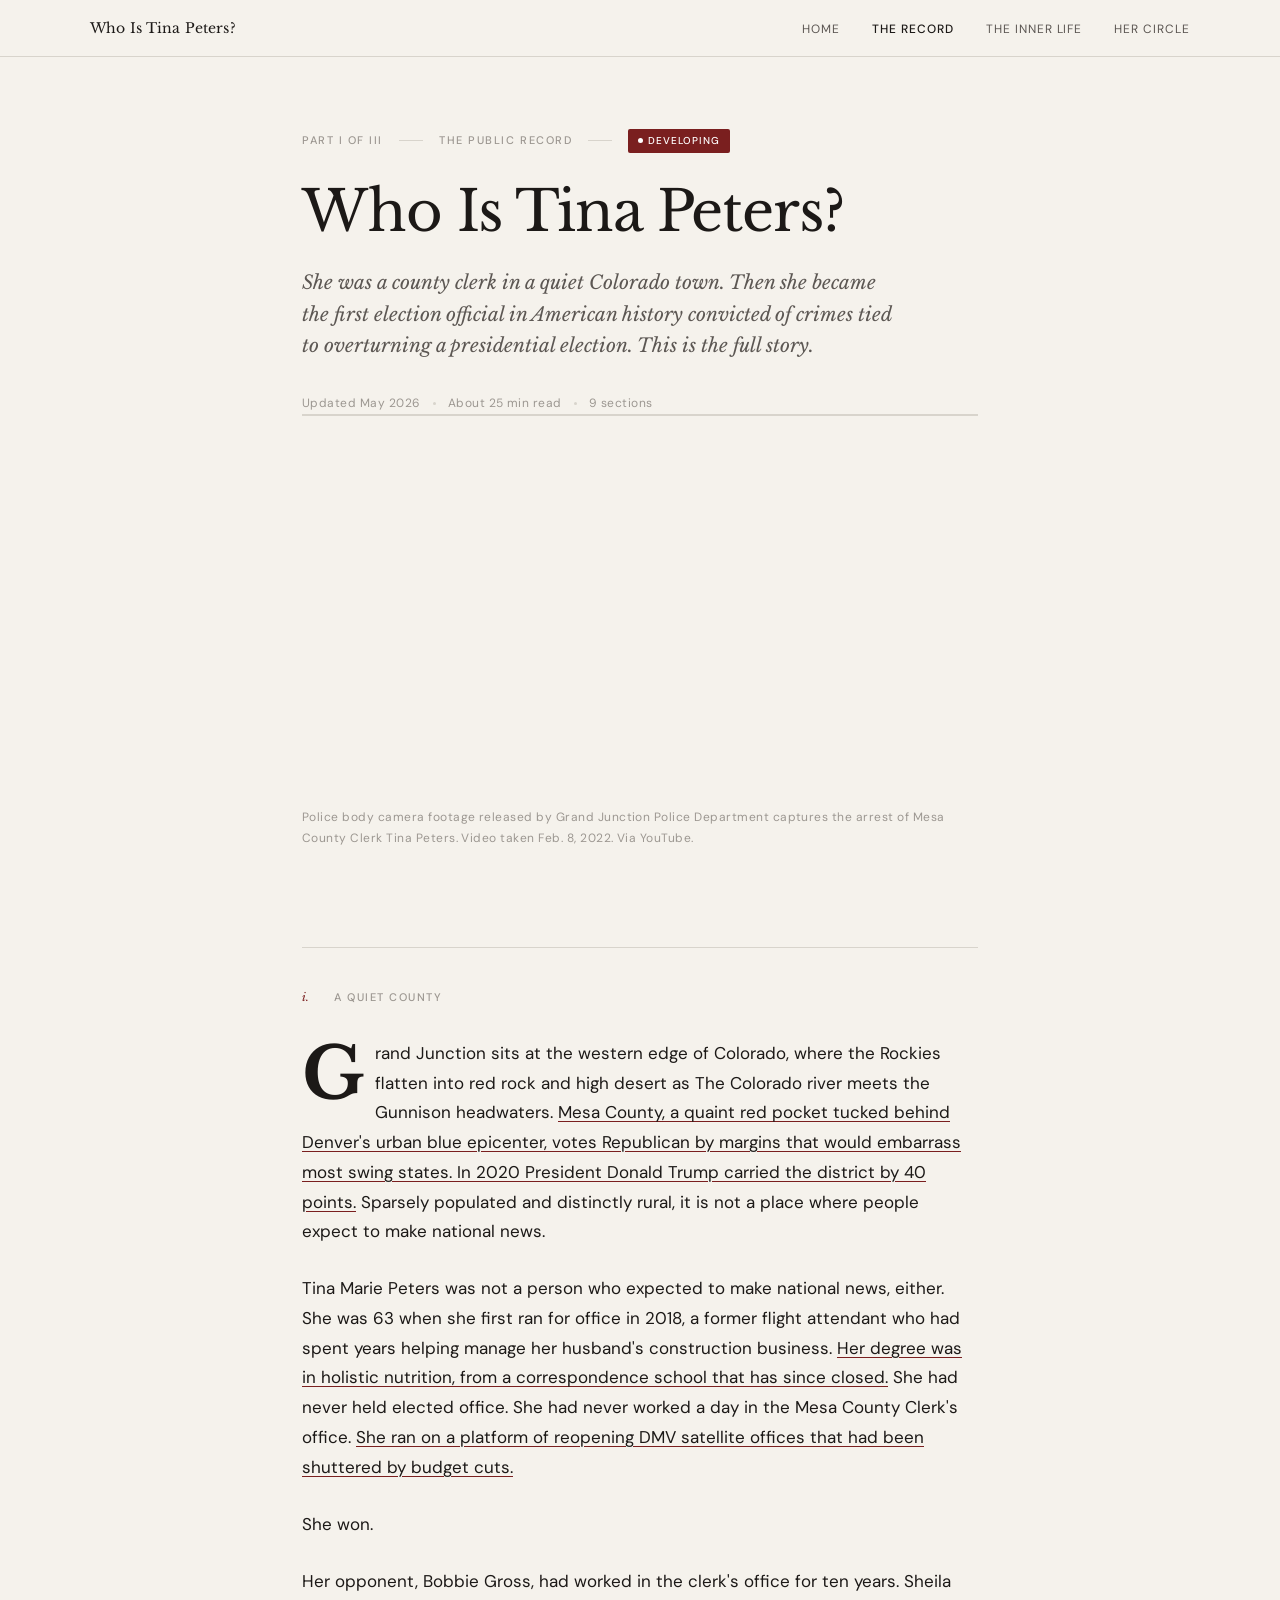
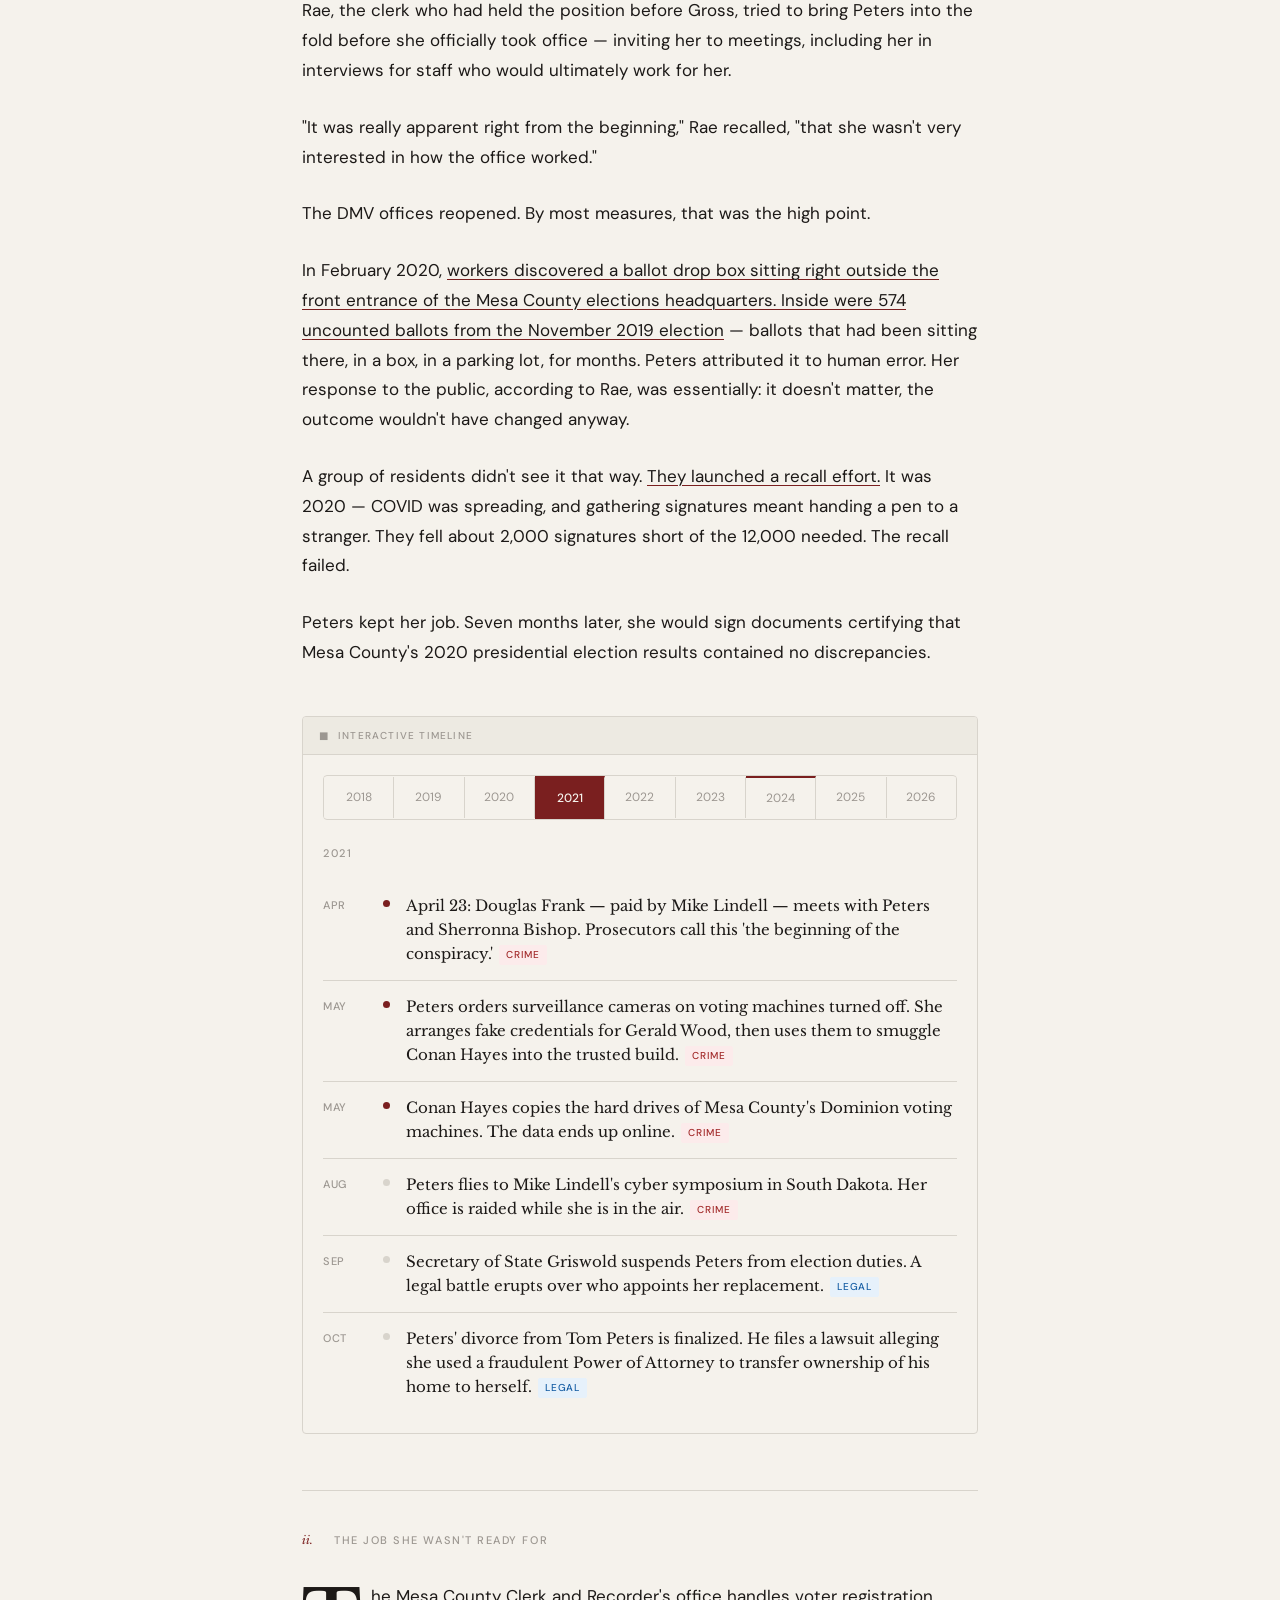
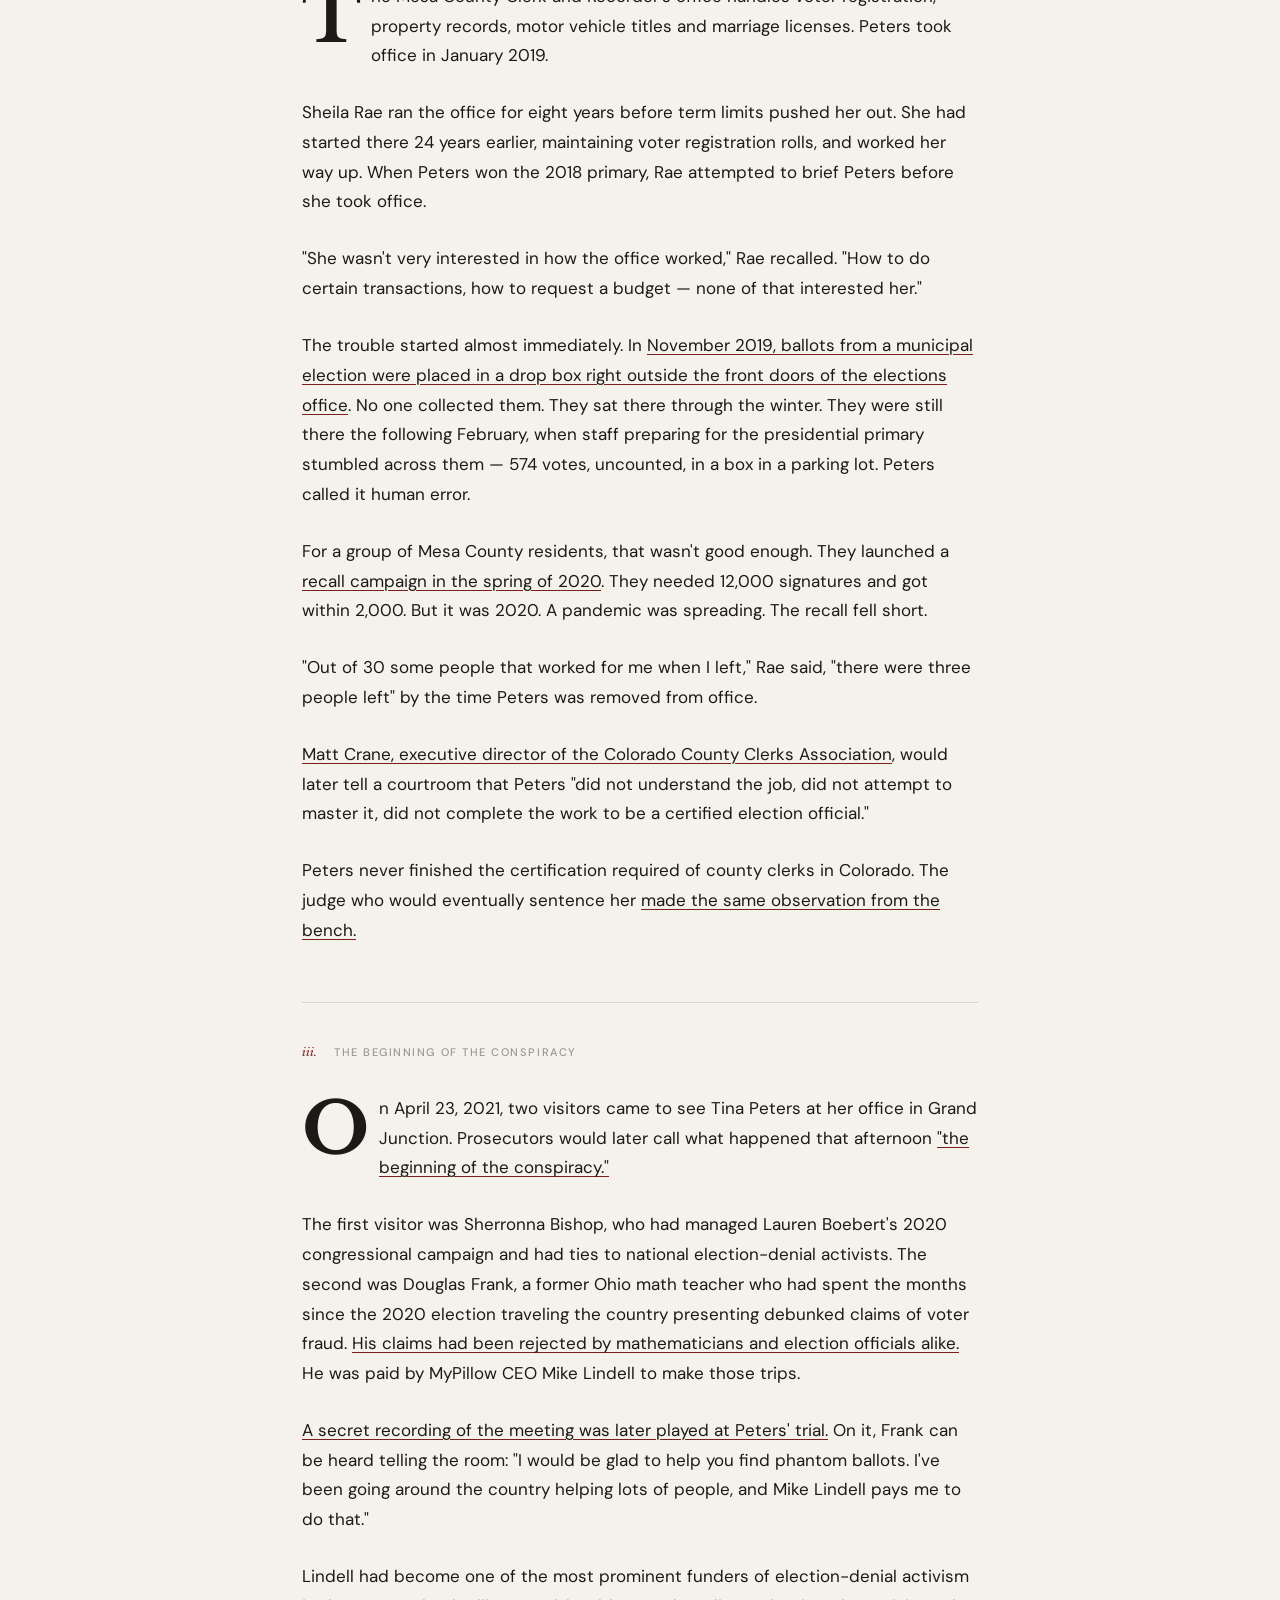
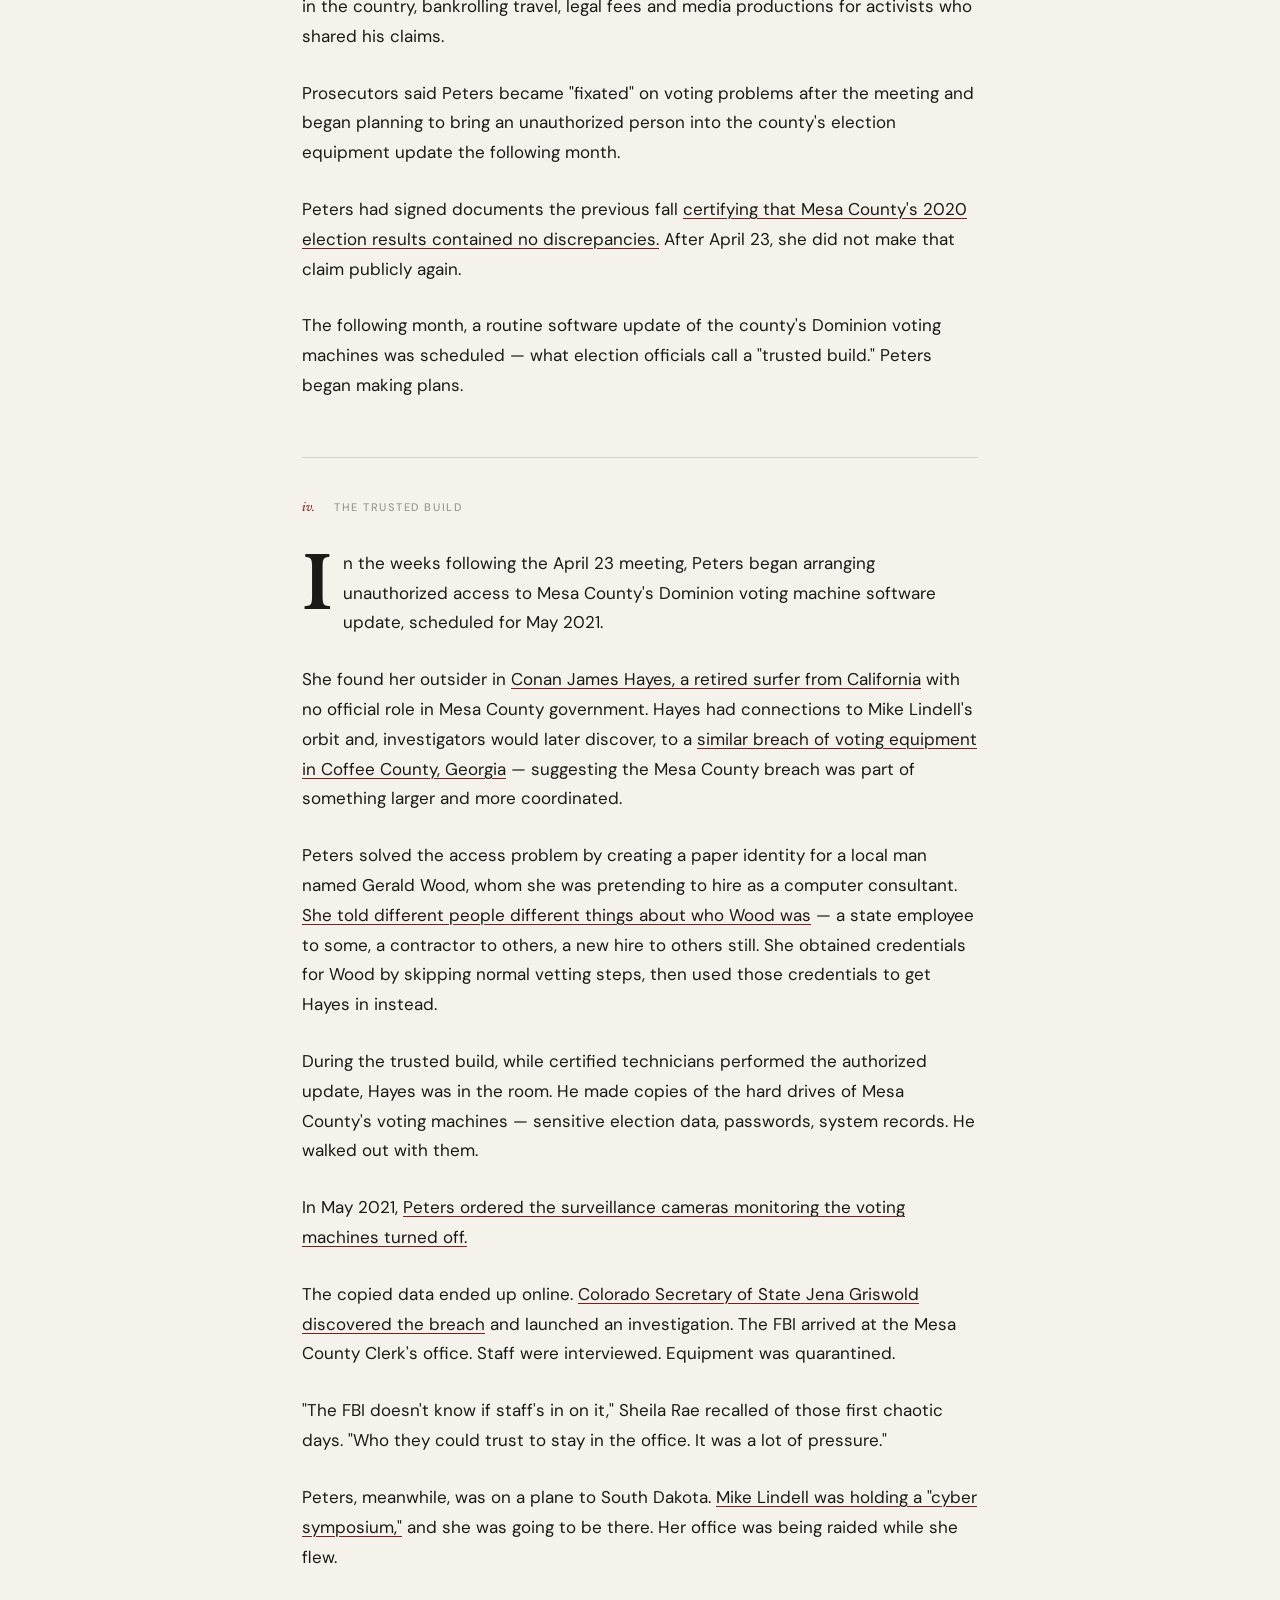
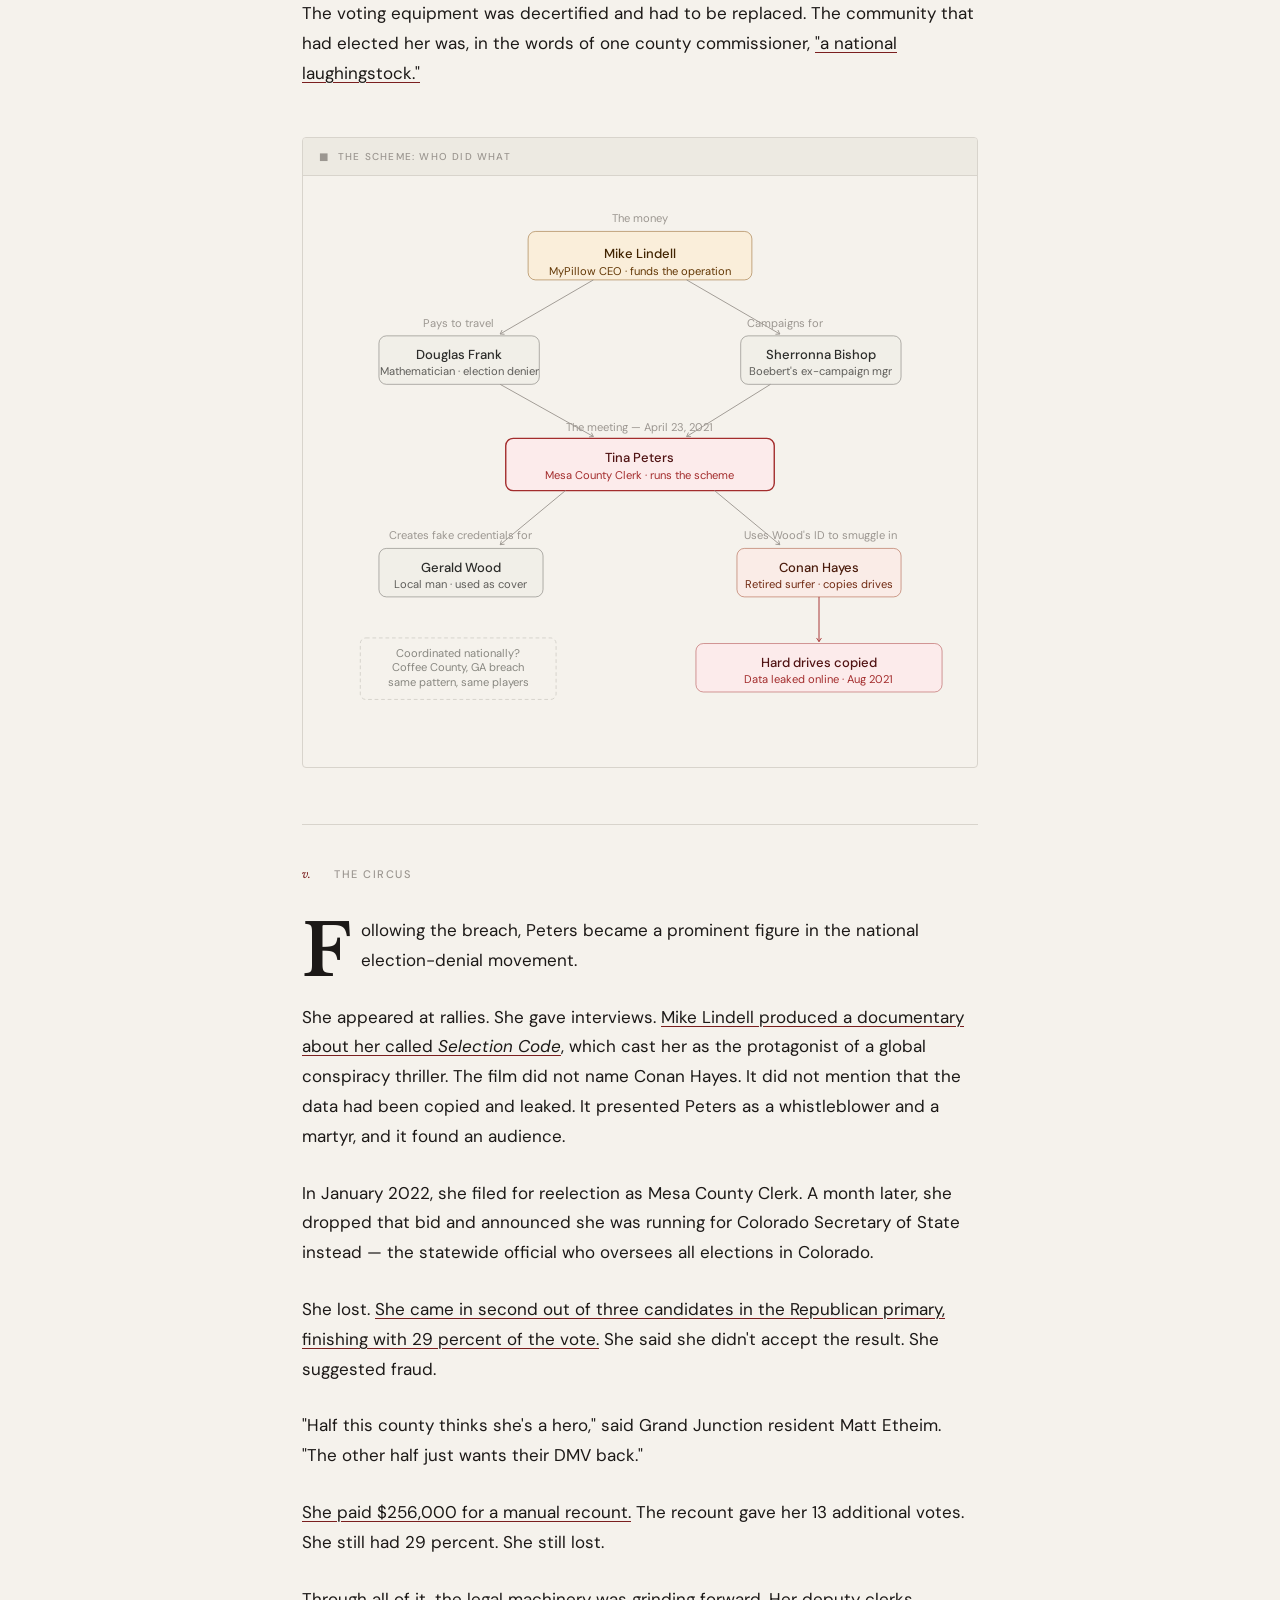
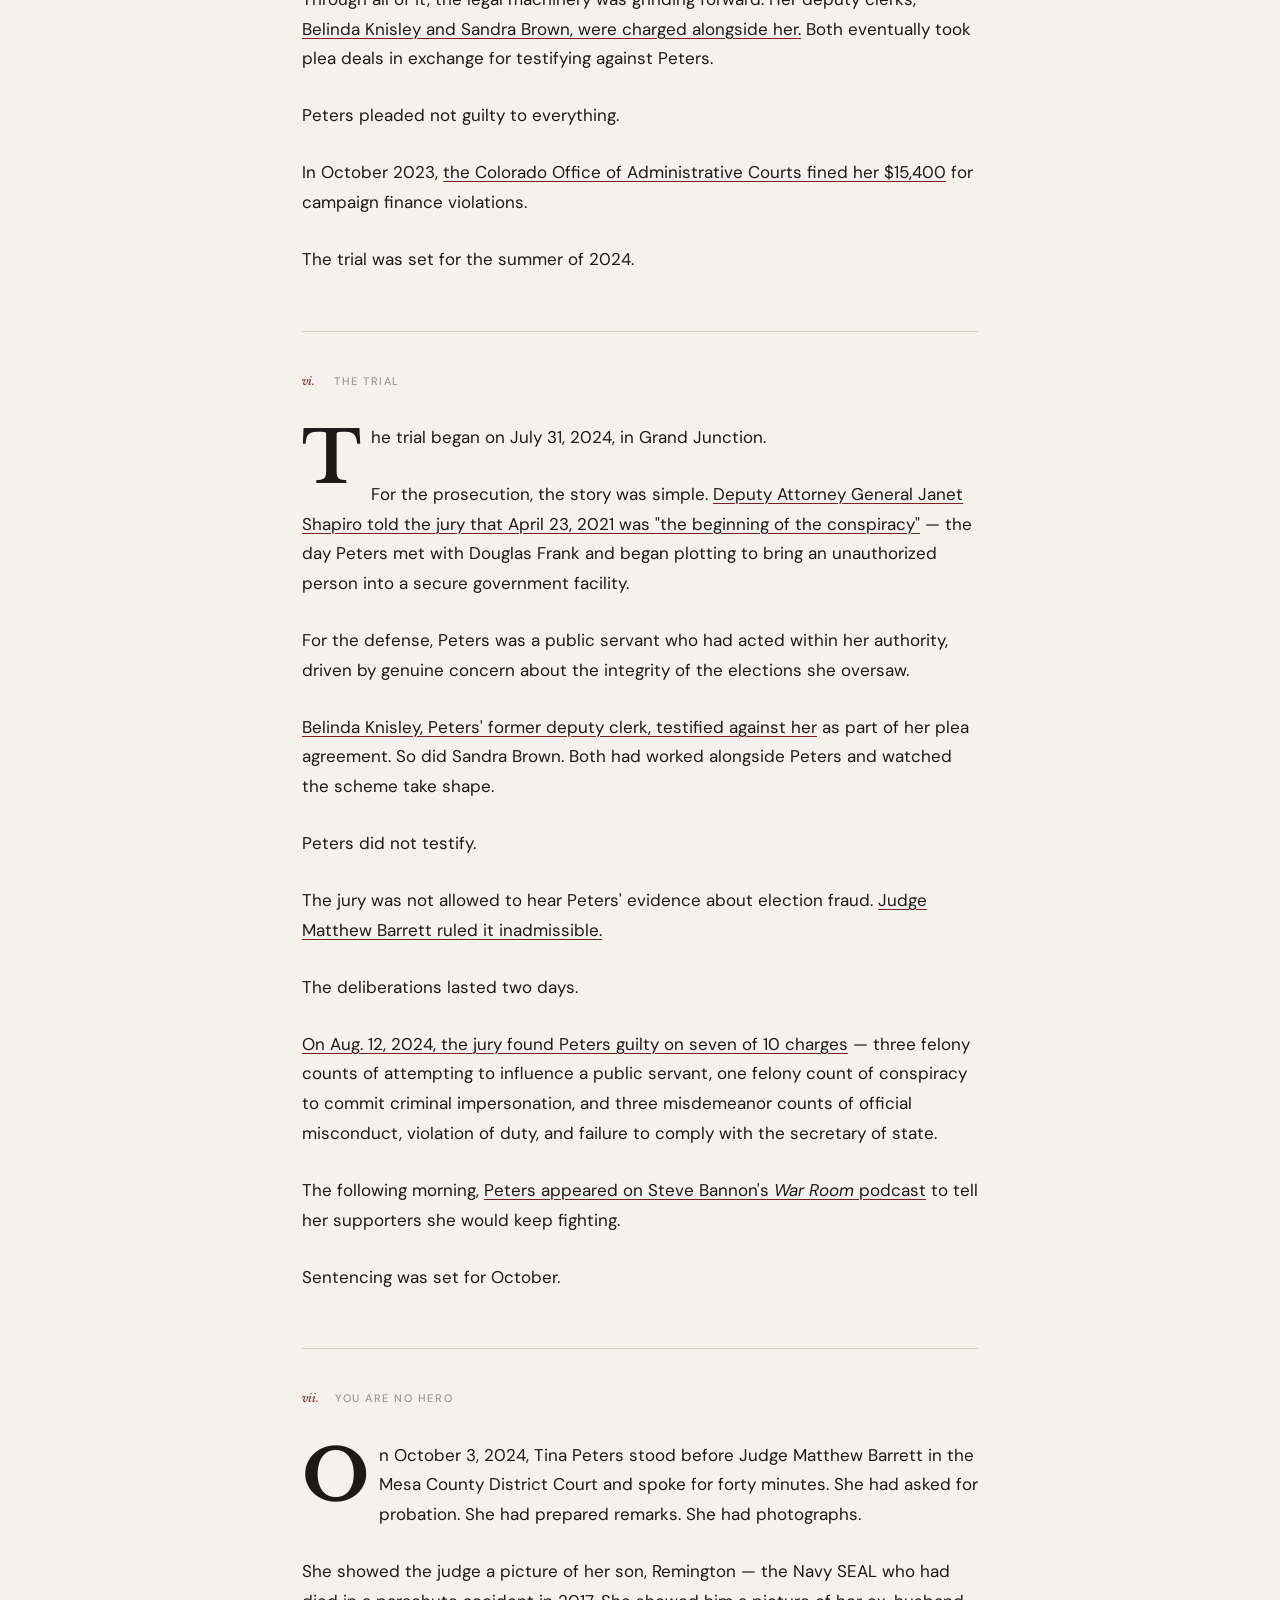
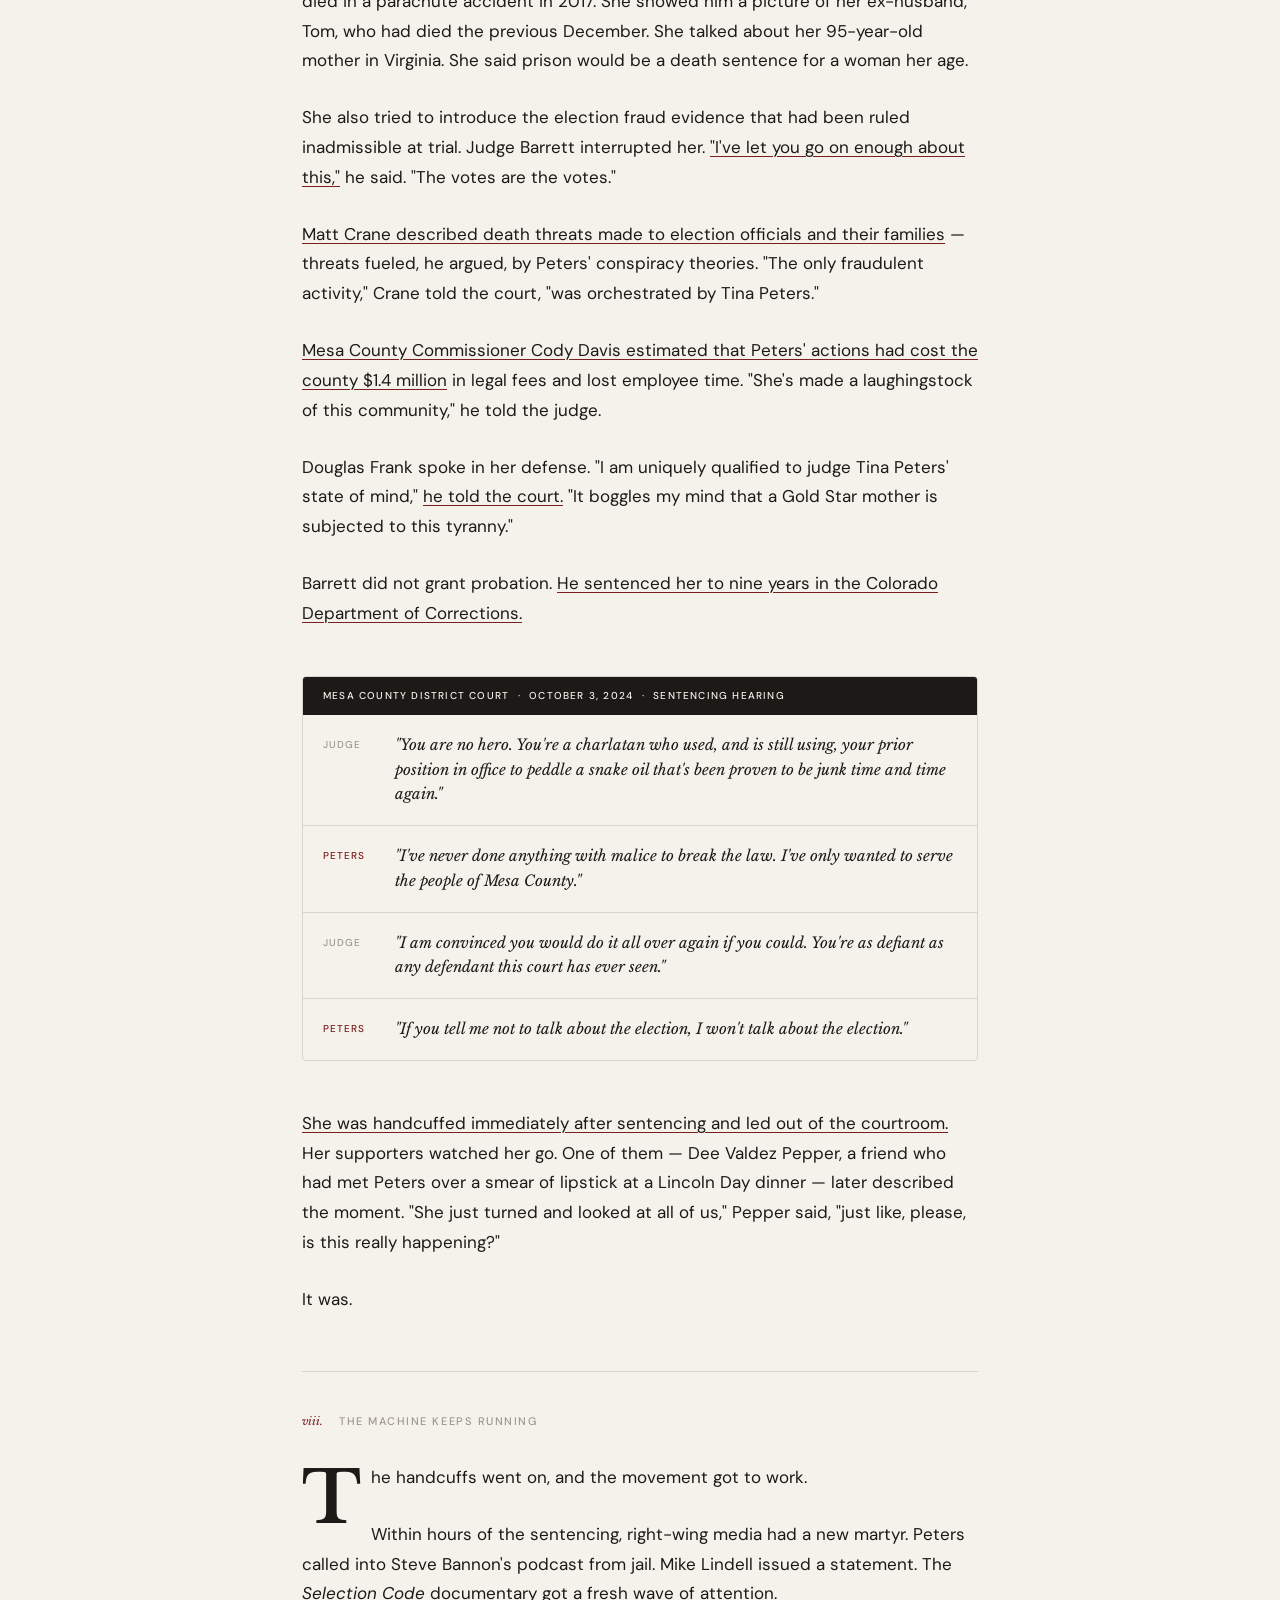
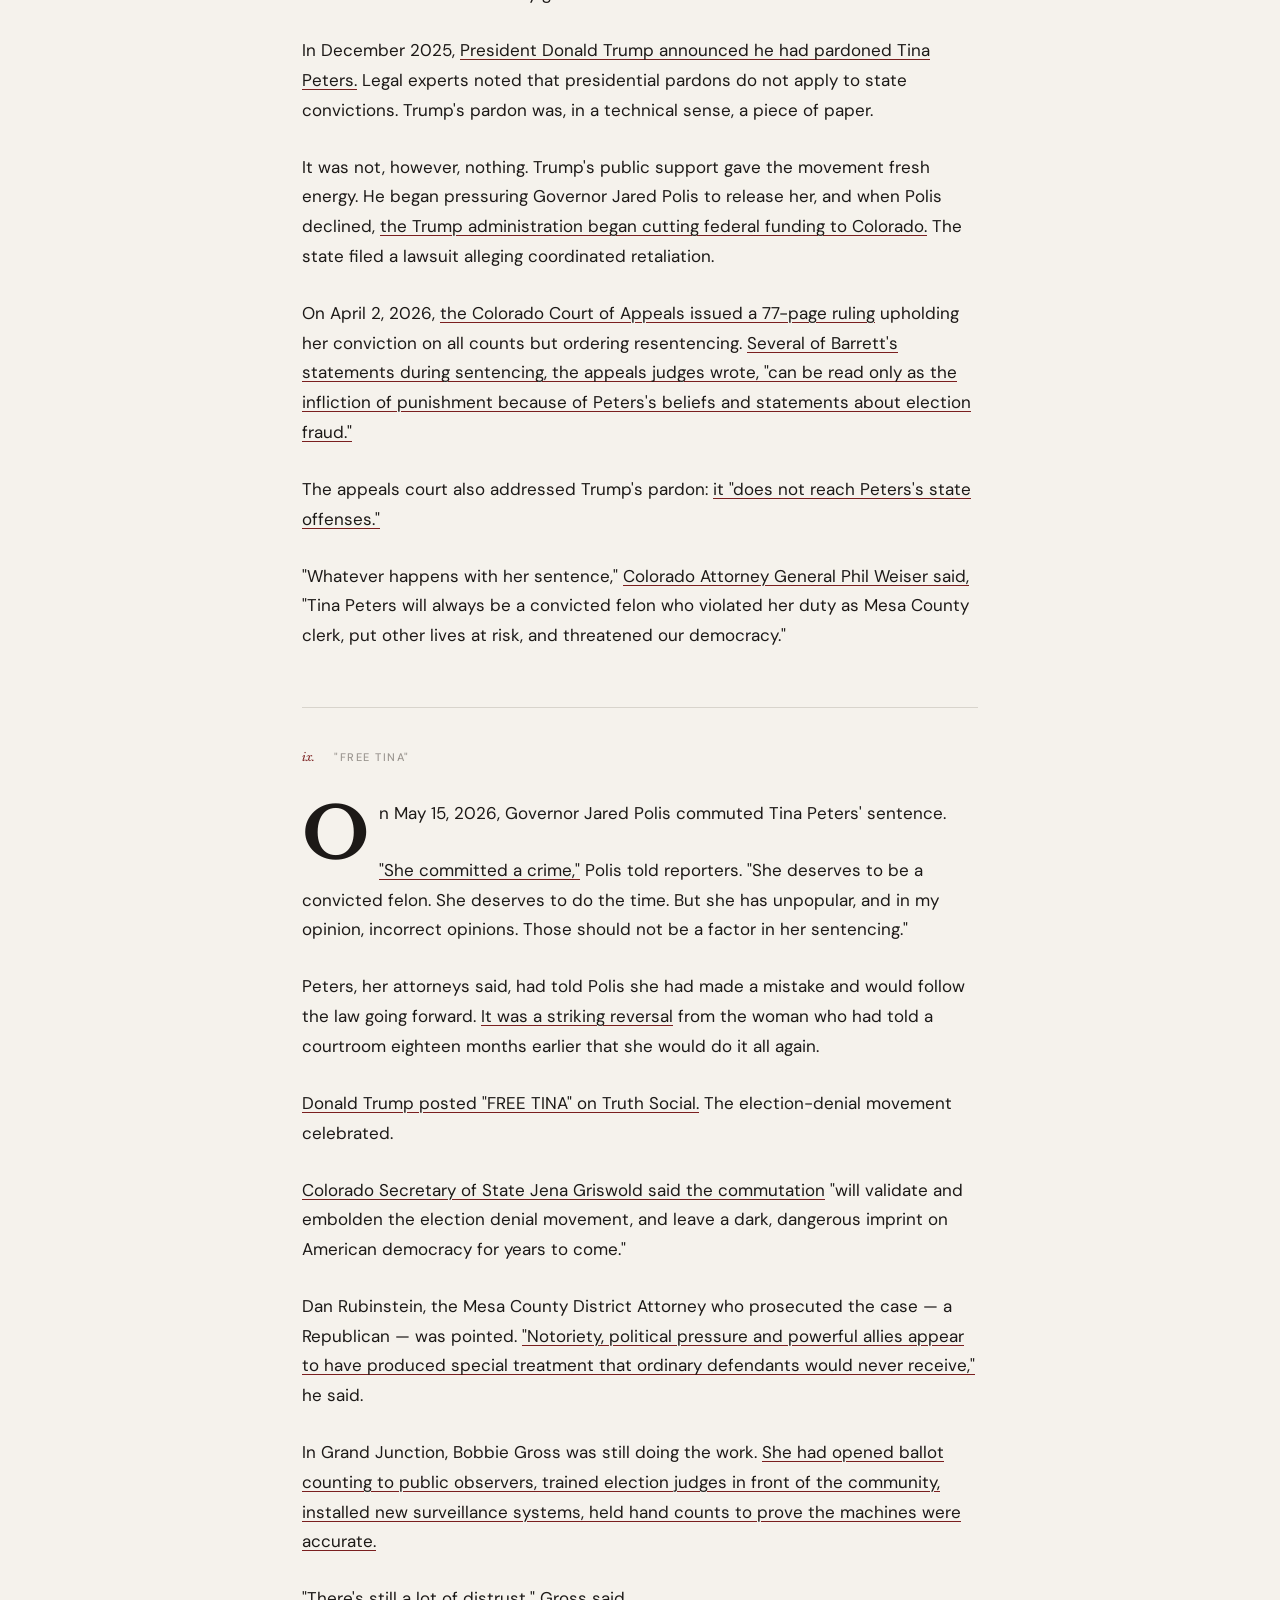
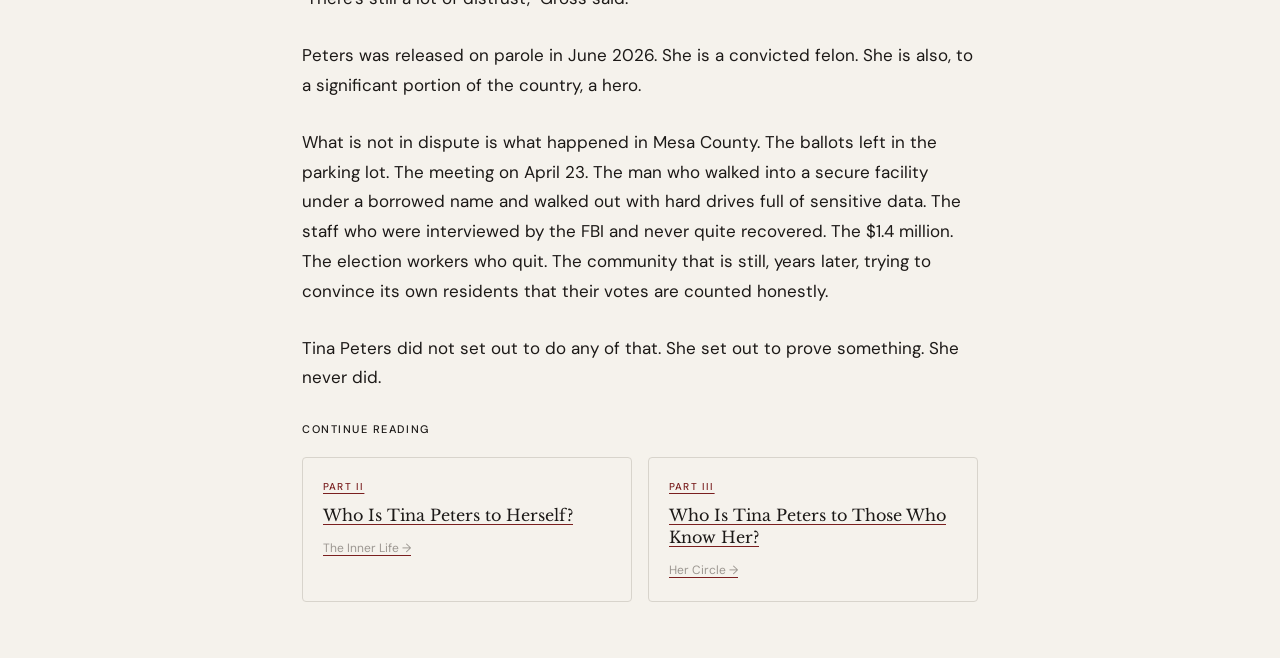
==== article1.html @ 59afc491 "Update article1.html" ====
<!DOCTYPE html>
<html lang="en">
<head>
  <meta charset="UTF-8">
  <meta name="viewport" content="width=device-width, initial-scale=1.0">
  <title>Who Is Tina Peters? — Part I: The Public Record</title>
  <meta name="description" content="The full documented story of Tina Peters: her election, her radicalization, her crime, her conviction, and her imminent release.">
  <link rel="stylesheet" href="style.css">
</head>
<body>

  <nav class="site-nav" aria-label="Site navigation">
    <div class="nav-inner">
      <a href="index.html" class="nav-brand">Who Is Tina Peters?</a>
      <ul class="nav-links">
        <li><a href="index.html">Home</a></li>
        <li><a href="article1.html" class="active">The Record</a></li>
        <li><a href="article2.html">The Inner Life</a></li>
        <li><a href="article3.html">Her Circle</a></li>
      </ul>
    </div>
  </nav>

  <div class="article-wrap">

    <header class="article-header">
      <div class="article-kicker">
        <span class="kicker-part">Part I of III</span>
        <span class="kicker-divider"></span>
        <span class="kicker-part">The Public Record</span>
        <span class="kicker-divider"></span>
        <span class="live-tag"><span class="live-dot"></span>Developing</span>
      </div>
      <h1 class="article-hed">Who Is Tina Peters?</h1>
      <p class="article-deck">She was a county clerk in a quiet Colorado town. Then she became the first election official in American history convicted of crimes tied to overturning a presidential election. This is the full story.</p>
      <div class="article-meta">
        <span>Updated May 2026</span>
        <span class="meta-dot"></span>
        <span>About 25 min read</span>
        <span class="meta-dot"></span>
        <span>9 sections</span>
      </div>
    </header>

    <figure style="margin: 0; border-top: 1px solid var(--border);">
      <div style="position: relative; padding-bottom: 56.25%; height: 0; overflow: hidden;">
        <iframe
          style="position: absolute; top: 0; left: 0; width: 100%; height: 100%; border: none;"
          src="https://www.youtube.com/embed/eYUF5rhIjxo?si=dyir1z9od_dv4leF&start=100"
          title="Police body camera footage of Tina Peters arrest, Grand Junction, February 2022"
          frameborder="0"
          allow="accelerometer; autoplay; clipboard-write; encrypted-media; gyroscope; picture-in-picture; web-share"
          referrerpolicy="strict-origin-when-cross-origin"
          allowfullscreen>
        </iframe>
      </div>
      <figcaption style="font-size: 12px; color: var(--ink-muted); padding: 10px 0; letter-spacing: 0.04em;">
        Police body camera footage released by Grand Junction Police Department captures the arrest of Mesa County Clerk Tina Peters. Video taken Feb. 8, 2022. Via YouTube.
      </figcaption>
    </figure>

    <div class="prose">

      <!-- SECTION I -->
      <div class="section-label">
        <span class="section-num">i.</span>
        <span class="section-title">A Quiet County</span>
      </div>

      <p class="drop-cap">Grand Junction sits at the western edge of Colorado, where the Rockies flatten into red rock and high desert as The Colorado river meets the Gunnison headwaters. <a href="https://coloradosun.com/2022/03/09/tina-peters-investigations-indictments/" target="_blank">Mesa County, a quaint red pocket tucked behind Denver's urban blue epicenter, votes Republican by margins that would embarrass most swing states. In 2020 President Donald Trump carried the district by 40 points.</a> Sparsely populated and distinctly rural, it is not a place where people expect to make national news.</p>

      <p>Tina Marie Peters was not a person who expected to make national news, either. She was 63 when she first ran for office in 2018, a former flight attendant who had spent years helping manage her husband's construction business. <a href="https://ballotpedia.org/Tina_Peters" target="_blank">Her degree was in holistic nutrition, from a correspondence school that has since closed.</a> She had never held elected office. She had never worked a day in the Mesa County Clerk's office. <a href="https://ballotpedia.org/Tina_Peters" target="_blank">She ran on a platform of reopening DMV satellite offices that had been shuttered by budget cuts.</a></p>

      <p>She won.</p>

      <p>Her opponent, Bobbie Gross, had worked in the clerk's office for ten years. Sheila Rae, the clerk who had held the position before Gross, tried to bring Peters into the fold before she officially took office — inviting her to meetings, including her in interviews for staff who would ultimately work for her.</p>

      <p>"It was really apparent right from the beginning," Rae recalled, "that she wasn't very interested in how the office worked."</p>

      <p>The DMV offices reopened. By most measures, that was the high point.</p>

      <p>In February 2020, <a href="https://coloradosun.com/2022/03/09/tina-peters-investigations-indictments/" target="_blank">workers discovered a ballot drop box sitting right outside the front entrance of the Mesa County elections headquarters. Inside were 574 uncounted ballots from the November 2019 election</a> — ballots that had been sitting there, in a box, in a parking lot, for months. Peters attributed it to human error. Her response to the public, according to Rae, was essentially: it doesn't matter, the outcome wouldn't have changed anyway.</p>

      <p>A group of residents didn't see it that way. <a href="https://coloradosun.com/2022/03/09/tina-peters-investigations-indictments/" target="_blank">They launched a recall effort.</a> It was 2020 — COVID was spreading, and gathering signatures meant handing a pen to a stranger. They fell about 2,000 signatures short of the 12,000 needed. The recall failed.</p>

      <p>Peters kept her job. Seven months later, she would sign documents certifying that Mesa County's 2020 presidential election results contained no discrepancies.</p>

      <div class="embed-block">
        <div class="embed-label-bar">&#9632;&nbsp; Interactive Timeline</div>
        <div style="padding: 20px;">
          <style>
            .tl-years { display: flex; align-items: center; gap: 0; border: 1px solid #D8D4CC; border-radius: 4px; overflow: hidden; margin-bottom: 24px; }
            .tl-yr { flex: 1; padding: 10px 4px; text-align: center; font-size: 12px; font-family: 'DM Sans', sans-serif; font-weight: 400; color: #9C9791; cursor: pointer; border-right: 1px solid #D8D4CC; background: #F5F2EC; transition: background 0.15s, color 0.15s; user-select: none; }
            .tl-yr:last-child { border-right: none; }
            .tl-yr:hover { background: #EDEAE2; color: #1C1917; }
            .tl-yr.tl-active { background: #1C1917; color: #F5F2EC; font-weight: 500; }
            .tl-yr.tl-pivot { border-top: 2px solid #7A1F1F; }
            .tl-yr.tl-pivot.tl-active { background: #7A1F1F; }
            .tl-content { min-height: 200px; }
            .tl-panel { display: none; }
            .tl-panel.tl-active { display: block; }
            .tl-year-label { font-size: 11px; font-family: 'DM Sans', sans-serif; font-weight: 500; letter-spacing: 0.14em; text-transform: uppercase; color: #9C9791; margin-bottom: 16px; }
            .tl-event { display: flex; gap: 16px; padding: 14px 0; border-bottom: 1px solid #D8D4CC; }
            .tl-event:last-child { border-bottom: none; }
            .tl-month { font-size: 11px; font-family: 'DM Sans', sans-serif; font-weight: 500; letter-spacing: 0.06em; color: #9C9791; min-width: 44px; padding-top: 2px; text-transform: uppercase; }
            .tl-dot { width: 7px; height: 7px; border-radius: 50%; background: #D8D4CC; margin-top: 6px; flex-shrink: 0; }
            .tl-dot.tl-red { background: #7A1F1F; }
            .tl-text { font-size: 15px; line-height: 1.6; color: #1C1917; font-family: 'Libre Baskerville', Georgia, serif; }
            .tl-tag { display: inline-block; font-size: 10px; font-family: 'DM Sans', sans-serif; font-weight: 500; letter-spacing: 0.08em; text-transform: uppercase; padding: 2px 7px; border-radius: 2px; margin-left: 6px; vertical-align: middle; }
            .tl-tag.crime { background: #FCEBEB; color: #A32D2D; }
            .tl-tag.legal { background: #E6F1FB; color: #185FA5; }
            .tl-tag.political { background: #F1EFE8; color: #5F5E5A; }
          </style>
          <div class="tl-years" id="tp-tl-years"></div>
          <div class="tl-content" id="tp-tl-content"></div>
          <script>
          (function() {
            var data = {
              2018: [
                { month: "Jun", text: "Peters wins Republican primary for Mesa County Clerk, defeating Bobbie Gross — a 10-year veteran of the office — with 53% of the vote.", tag: null },
                { month: "Nov", text: "Peters elected Clerk and Recorder. Her campaign platform: reopen shuttered DMV satellite offices.", tag: "political" }
              ],
              2019: [
                { month: "Jan", text: "Peters takes office. Outgoing Clerk Sheila Rae attempts to hand off institutional knowledge. Peters shows little interest.", tag: null },
                { month: "Jun", text: "Mesa County reopens a DMV satellite office in Fruita — Peters' signature campaign promise fulfilled.", tag: null },
                { month: "Nov", text: "574 ballots from a municipal election are placed in a drop box outside the clerk's office. No one collects them.", tag: "crime" }
              ],
              2020: [
                { month: "Feb", text: "Staff preparing for the presidential primary discover the 574 uncounted ballots — still in the box, in the parking lot, months later. Peters calls it human error.", tag: null },
                { month: "Apr", text: "A recall campaign launches. Organizers need 12,129 signatures. It is 2020. COVID is spreading.", tag: "political" },
                { month: "Aug", text: "The recall fails — about 2,000 signatures short. Peters keeps her job.", tag: "political" },
                { month: "Nov", text: "Presidential election. Trump loses. Peters signs documents certifying Mesa County's results contain no discrepancies.", tag: null }
              ],
              2021: [
                { month: "Apr", text: "April 23: Douglas Frank — paid by Mike Lindell — meets with Peters and Sherronna Bishop. Prosecutors call this 'the beginning of the conspiracy.'", tag: "crime", red: true },
                { month: "May", text: "Peters orders surveillance cameras on voting machines turned off. She arranges fake credentials for Gerald Wood, then uses them to smuggle Conan Hayes into the trusted build.", tag: "crime", red: true },
                { month: "May", text: "Conan Hayes copies the hard drives of Mesa County's Dominion voting machines. The data ends up online.", tag: "crime", red: true },
                { month: "Aug", text: "Peters flies to Mike Lindell's cyber symposium in South Dakota. Her office is raided while she is in the air.", tag: "crime" },
                { month: "Sep", text: "Secretary of State Griswold suspends Peters from election duties. A legal battle erupts over who appoints her replacement.", tag: "legal" },
                { month: "Oct", text: "Peters' divorce from Tom Peters is finalized. He files a lawsuit alleging she used a fraudulent Power of Attorney to transfer ownership of his home to herself.", tag: "legal" }
              ],
              2022: [
                { month: "Jan", text: "Peters files for reelection as Mesa County Clerk. One month later, she drops the bid and announces a run for Colorado Secretary of State.", tag: "political" },
                { month: "Mar", text: "Peters is indicted on 10 charges related to the security breach.", tag: "legal" },
                { month: "Jun", text: "Peters loses the Republican primary for Secretary of State with 29% of the vote. She says she doesn't accept the result.", tag: "political" },
                { month: "Jul", text: "Peters pays $256,000 for a manual recount. She gains 13 votes. She still has 29%. She still loses.", tag: "political" },
                { month: "Aug", text: "Deputy Clerk Belinda Knisley takes a plea deal, agreeing to testify against Peters.", tag: "legal" },
                { month: "Nov", text: "Sandra Brown, another deputy, takes a plea deal and agrees to testify.", tag: "legal" }
              ],
              2023: [
                { month: "Mar", text: "Peters convicted of misdemeanor obstruction for recording a court proceeding on her iPad.", tag: "legal" },
                { month: "Oct", text: "Fined $15,400 for Fair Campaign Practice Act violations.", tag: "legal" },
                { month: "Dec", text: "Tom Peters dies. He and Tina were married for 36 years.", tag: null }
              ],
              2024: [
                { month: "Jul", text: "Criminal trial begins in Grand Junction. Knisley and Brown testify against Peters. Peters does not take the stand.", tag: "legal" },
                { month: "Aug", text: "Jury convicts Peters on 7 of 10 charges — four felonies. The following morning, she appears on Steve Bannon's War Room podcast.", tag: "legal", red: true },
                { month: "Oct", text: "Judge Barrett sentences Peters to 9 years in prison. 'You are no hero. You're a charlatan.' She is handcuffed and taken into custody immediately.", tag: "legal", red: true }
              ],
              2025: [
                { month: "Dec", text: "President Trump announces he has pardoned Peters. Legal experts note that presidential pardons do not apply to state convictions. The pardon is legally meaningless.", tag: "political" }
              ],
              2026: [
                { month: "Apr", text: "Colorado Court of Appeals upholds Peters' conviction 3-0 but orders resentencing, finding that Judge Barrett improperly punished her for protected speech.", tag: "legal" },
                { month: "May", text: "Governor Polis commutes Peters' sentence. She reportedly admitted she 'made a mistake.' Trump posts 'FREE TINA.' Peters is eligible for parole June 1, 2026.", tag: "political", red: true }
              ]
            };
            var pivotYears = [2021, 2024];
            var yearsEl = document.getElementById('tp-tl-years');
            var contentEl = document.getElementById('tp-tl-content');
            var years = Object.keys(data).map(Number);
            years.forEach(function(yr) {
              var btn = document.createElement('div');
              btn.className = 'tl-yr' + (pivotYears.indexOf(yr) > -1 ? ' tl-pivot' : '');
              btn.textContent = yr;
              btn.dataset.year = yr;
              btn.addEventListener('click', function() { activate(yr); });
              yearsEl.appendChild(btn);
              var panel = document.createElement('div');
              panel.className = 'tl-panel';
              panel.id = 'tp-panel-' + yr;
              panel.innerHTML = '<div class="tl-year-label">' + yr + '</div>' +
                data[yr].map(function(e) {
                  return '<div class="tl-event"><div class="tl-month">' + e.month + '</div><div class="tl-dot' + (e.red ? ' tl-red' : '') + '"></div><div class="tl-text">' + e.text + (e.tag ? '<span class="tl-tag ' + e.tag + '">' + e.tag + '</span>' : '') + '</div></div>';
                }).join('');
              contentEl.appendChild(panel);
            });
            function activate(yr) {
              yearsEl.querySelectorAll('.tl-yr').forEach(function(b) { b.classList.toggle('tl-active', parseInt(b.dataset.year) === yr); });
              contentEl.querySelectorAll('.tl-panel').forEach(function(p) { p.classList.toggle('tl-active', p.id === 'tp-panel-' + yr); });
            }
            activate(2021);
          })();
          </script>
        </div>
      </div>

      <!-- SECTION II -->
      <div class="section-label">
        <span class="section-num">ii.</span>
        <span class="section-title">The Job She Wasn't Ready For</span>
      </div>

      <p class="drop-cap">The Mesa County Clerk and Recorder's office handles voter registration, property records, motor vehicle titles and marriage licenses. Peters took office in January 2019.</p>

      <p>Sheila Rae ran the office for eight years before term limits pushed her out. She had started there 24 years earlier, maintaining voter registration rolls, and worked her way up. When Peters won the 2018 primary, Rae attempted to brief Peters before she took office.</p>

      <p>"She wasn't very interested in how the office worked," Rae recalled. "How to do certain transactions, how to request a budget — none of that interested her."</p>

      <p>The trouble started almost immediately. In <a href="https://coloradosun.com/2022/03/09/tina-peters-investigations-indictments/" target="_blank">November 2019, ballots from a municipal election were placed in a drop box right outside the front doors of the elections office</a>. No one collected them. They sat there through the winter. They were still there the following February, when staff preparing for the presidential primary stumbled across them — 574 votes, uncounted, in a box in a parking lot. Peters called it human error.</p>

      <p>For a group of Mesa County residents, that wasn't good enough. They launched a <a href="https://coloradosun.com/2022/03/09/tina-peters-investigations-indictments/" target="_blank">recall campaign in the spring of 2020</a>. They needed 12,000 signatures and got within 2,000. But it was 2020. A pandemic was spreading. The recall fell short.</p>

      <p>"Out of 30 some people that worked for me when I left," Rae said, "there were three people left" by the time Peters was removed from office.</p>

      <p><a href="https://coloradonewsline.com/2024/10/03/tina-peters-former-mesa-county-clerk-sentenced-to-9-years-in-prison-over-voting-systems-breach/" target="_blank">Matt Crane, executive director of the Colorado County Clerks Association</a>, would later tell a courtroom that Peters "did not understand the job, did not attempt to master it, did not complete the work to be a certified election official."</p>

      <p>Peters never finished the certification required of county clerks in Colorado. The judge who would eventually sentence her <a href="https://www.cpr.org/2024/10/03/tina-peters-former-mesa-county-clerk-prison/" target="_blank">made the same observation from the bench.</a></p>

      <!-- SECTION III -->
      <div class="section-label">
        <span class="section-num">iii.</span>
        <span class="section-title">The Beginning of the Conspiracy</span>
      </div>

      <p class="drop-cap">On April 23, 2021, two visitors came to see Tina Peters at her office in Grand Junction. Prosecutors would later call what happened that afternoon <a href="https://www.cpr.org/2024/07/31/tina-peters-trial-opening-statements/" target="_blank">"the beginning of the conspiracy."</a></p>

      <p>The first visitor was Sherronna Bishop, who had managed Lauren Boebert's 2020 congressional campaign and had ties to national election-denial activists. The second was Douglas Frank, a former Ohio math teacher who had spent the months since the 2020 election traveling the country presenting debunked claims of voter fraud. <a href="https://coloradotimesrecorder.com/2024/08/review-the-2022-documentary-defending-convicted-clerk-tina-peters-has-aged-worse-than-milk/63715/" target="_blank">His claims had been rejected by mathematicians and election officials alike.</a> He was paid by MyPillow CEO Mike Lindell to make those trips.</p>

      <p><a href="https://www.cpr.org/2024/07/31/tina-peters-trial-opening-statements/" target="_blank">A secret recording of the meeting was later played at Peters' trial.</a> On it, Frank can be heard telling the room: "I would be glad to help you find phantom ballots. I've been going around the country helping lots of people, and Mike Lindell pays me to do that."</p>

      <p>Lindell had become one of the most prominent funders of election-denial activism in the country, bankrolling travel, legal fees and media productions for activists who shared his claims.</p>

      <p>Prosecutors said Peters became "fixated" on voting problems after the meeting and began planning to bring an unauthorized person into the county's election equipment update the following month.</p>

      <p>Peters had signed documents the previous fall <a href="https://en.wikipedia.org/wiki/Tina_Peters_(politician)" target="_blank">certifying that Mesa County's 2020 election results contained no discrepancies.</a> After April 23, she did not make that claim publicly again.</p>

      <p>The following month, a routine software update of the county's Dominion voting machines was scheduled — what election officials call a "trusted build." Peters began making plans.</p>

      <!-- SECTION IV -->
      <div class="section-label">
        <span class="section-num">iv.</span>
        <span class="section-title">The Trusted Build</span>
      </div>

      <p class="drop-cap">In the weeks following the April 23 meeting, Peters began arranging unauthorized access to Mesa County's Dominion voting machine software update, scheduled for May 2021.</p>

      <p>She found her outsider in <a href="https://www.cpr.org/2024/07/31/tina-peters-trial-opening-statements/" target="_blank">Conan James Hayes, a retired surfer from California</a> with no official role in Mesa County government. Hayes had connections to Mike Lindell's orbit and, investigators would later discover, to a <a href="https://coloradosun.com/2022/03/09/tina-peters-investigations-indictments/" target="_blank">similar breach of voting equipment in Coffee County, Georgia</a> — suggesting the Mesa County breach was part of something larger and more coordinated.</p>

      <p>Peters solved the access problem by creating a paper identity for a local man named Gerald Wood, whom she was pretending to hire as a computer consultant. <a href="https://coloradosun.com/2024/10/03/tina-peters-election-security-trial-sentenced/" target="_blank">She told different people different things about who Wood was</a> — a state employee to some, a contractor to others, a new hire to others still. She obtained credentials for Wood by skipping normal vetting steps, then used those credentials to get Hayes in instead.</p>

      <p>During the trusted build, while certified technicians performed the authorized update, Hayes was in the room. He made copies of the hard drives of Mesa County's voting machines — sensitive election data, passwords, system records. He walked out with them.</p>

      <p>In May 2021, <a href="https://en.wikipedia.org/wiki/Tina_Peters_(politician)" target="_blank">Peters ordered the surveillance cameras monitoring the voting machines turned off.</a></p>

      <p>The copied data ended up online. <a href="https://www.cpr.org/2024/10/03/tina-peters-former-mesa-county-clerk-prison/" target="_blank">Colorado Secretary of State Jena Griswold discovered the breach</a> and launched an investigation. The FBI arrived at the Mesa County Clerk's office. Staff were interviewed. Equipment was quarantined.</p>

      <p>"The FBI doesn't know if staff's in on it," Sheila Rae recalled of those first chaotic days. "Who they could trust to stay in the office. It was a lot of pressure."</p>

      <p>Peters, meanwhile, was on a plane to South Dakota. <a href="https://coloradosun.com/2022/03/09/tina-peters-investigations-indictments/" target="_blank">Mike Lindell was holding a "cyber symposium,"</a> and she was going to be there. Her office was being raided while she flew.</p>

      <p>The voting equipment was decertified and had to be replaced. The community that had elected her was, in the words of one county commissioner, <a href="https://coloradonewsline.com/2024/10/03/tina-peters-former-mesa-county-clerk-sentenced-to-9-years-in-prison-over-voting-systems-breach/" target="_blank">"a national laughingstock."</a></p>

      <div class="embed-block">
        <div class="embed-label-bar">&#9632;&nbsp; The Scheme: Who Did What</div>
        <div style="padding: 20px;">
          <svg width="100%" viewBox="0 0 680 580" role="img">
            <title>The scheme: how Peters got an unauthorized person into Mesa County's voting machines</title>
            <desc>A flowchart showing the chain of people involved in the Mesa County election security breach.</desc>
            <defs>
              <marker id="arrow2" viewBox="0 0 10 10" refX="8" refY="5" markerWidth="6" markerHeight="6" orient="auto-start-reverse">
                <path d="M2 1L8 5L2 9" fill="none" stroke="context-stroke" stroke-width="1.5" stroke-linecap="round" stroke-linejoin="round"/>
              </marker>
            </defs>
            <text font-size="12" font-family="'DM Sans', sans-serif" fill="#9C9791" x="340" y="28" text-anchor="middle">The money</text>
            <rect x="220" y="38" width="240" height="52" rx="8" fill="#FAEEDA" stroke="#854F0B" stroke-width="0.5"/>
            <text font-size="14" font-weight="500" font-family="'DM Sans', sans-serif" fill="#412402" x="340" y="62" text-anchor="middle" dominant-baseline="central">Mike Lindell</text>
            <text font-size="12" font-family="'DM Sans', sans-serif" fill="#633806" x="340" y="80" text-anchor="middle" dominant-baseline="central">MyPillow CEO · funds the operation</text>
            <line x1="290" y1="90" x2="190" y2="148" stroke="#9C9791" stroke-width="1" marker-end="url(#arrow2)" fill="none"/>
            <line x1="390" y1="90" x2="490" y2="148" stroke="#9C9791" stroke-width="1" marker-end="url(#arrow2)" fill="none"/>
            <text font-size="12" font-family="'DM Sans', sans-serif" fill="#9C9791" x="145" y="140" text-anchor="middle">Pays to travel</text>
            <rect x="60" y="150" width="172" height="52" rx="8" fill="#F1EFE8" stroke="#5F5E5A" stroke-width="0.5"/>
            <text font-size="14" font-weight="500" font-family="'DM Sans', sans-serif" fill="#2C2C2A" x="146" y="170" text-anchor="middle" dominant-baseline="central">Douglas Frank</text>
            <text font-size="12" font-family="'DM Sans', sans-serif" fill="#5F5E5A" x="146" y="188" text-anchor="middle" dominant-baseline="central">Mathematician · election denier</text>
            <text font-size="12" font-family="'DM Sans', sans-serif" fill="#9C9791" x="495" y="140" text-anchor="middle">Campaigns for</text>
            <rect x="448" y="150" width="172" height="52" rx="8" fill="#F1EFE8" stroke="#5F5E5A" stroke-width="0.5"/>
            <text font-size="14" font-weight="500" font-family="'DM Sans', sans-serif" fill="#2C2C2A" x="534" y="170" text-anchor="middle" dominant-baseline="central">Sherronna Bishop</text>
            <text font-size="12" font-family="'DM Sans', sans-serif" fill="#5F5E5A" x="534" y="188" text-anchor="middle" dominant-baseline="central">Boebert's ex-campaign mgr</text>
            <line x1="190" y1="202" x2="290" y2="258" stroke="#9C9791" stroke-width="1" marker-end="url(#arrow2)" fill="none"/>
            <line x1="480" y1="202" x2="390" y2="258" stroke="#9C9791" stroke-width="1" marker-end="url(#arrow2)" fill="none"/>
            <text font-size="12" font-family="'DM Sans', sans-serif" fill="#9C9791" x="340" y="252" text-anchor="middle">The meeting — April 23, 2021</text>
            <rect x="196" y="260" width="288" height="56" rx="8" fill="#FCEBEB" stroke="#A32D2D" stroke-width="1.5"/>
            <text font-size="14" font-weight="500" font-family="'DM Sans', sans-serif" fill="#501313" x="340" y="281" text-anchor="middle" dominant-baseline="central">Tina Peters</text>
            <text font-size="12" font-family="'DM Sans', sans-serif" fill="#A32D2D" x="340" y="299" text-anchor="middle" dominant-baseline="central">Mesa County Clerk · runs the scheme</text>
            <line x1="260" y1="316" x2="190" y2="374" stroke="#9C9791" stroke-width="1" marker-end="url(#arrow2)" fill="none"/>
            <line x1="420" y1="316" x2="490" y2="374" stroke="#9C9791" stroke-width="1" marker-end="url(#arrow2)" fill="none"/>
            <text font-size="12" font-family="'DM Sans', sans-serif" fill="#9C9791" x="148" y="368" text-anchor="middle">Creates fake credentials for</text>
            <rect x="60" y="378" width="176" height="52" rx="8" fill="#F1EFE8" stroke="#5F5E5A" stroke-width="0.5"/>
            <text font-size="14" font-weight="500" font-family="'DM Sans', sans-serif" fill="#2C2C2A" x="148" y="398" text-anchor="middle" dominant-baseline="central">Gerald Wood</text>
            <text font-size="12" font-family="'DM Sans', sans-serif" fill="#5F5E5A" x="148" y="416" text-anchor="middle" dominant-baseline="central">Local man · used as cover</text>
            <text font-size="12" font-family="'DM Sans', sans-serif" fill="#9C9791" x="534" y="368" text-anchor="middle">Uses Wood's ID to smuggle in</text>
            <rect x="444" y="378" width="176" height="52" rx="8" fill="#FAECE7" stroke="#993C1D" stroke-width="0.5"/>
            <text font-size="14" font-weight="500" font-family="'DM Sans', sans-serif" fill="#4A1B0C" x="532" y="398" text-anchor="middle" dominant-baseline="central">Conan Hayes</text>
            <text font-size="12" font-family="'DM Sans', sans-serif" fill="#712B13" x="532" y="416" text-anchor="middle" dominant-baseline="central">Retired surfer · copies drives</text>
            <line x1="532" y1="430" x2="532" y2="478" stroke="#A32D2D" stroke-width="1" marker-end="url(#arrow2)" fill="none"/>
            <rect x="400" y="480" width="264" height="52" rx="8" fill="#FCEBEB" stroke="#A32D2D" stroke-width="0.5"/>
            <text font-size="14" font-weight="500" font-family="'DM Sans', sans-serif" fill="#501313" x="532" y="500" text-anchor="middle" dominant-baseline="central">Hard drives copied</text>
            <text font-size="12" font-family="'DM Sans', sans-serif" fill="#A32D2D" x="532" y="518" text-anchor="middle" dominant-baseline="central">Data leaked online · Aug 2021</text>
            <rect x="40" y="474" width="210" height="66" rx="6" fill="none" stroke="#B4B2A9" stroke-width="0.5" stroke-dasharray="4 3"/>
            <text font-size="12" font-family="'DM Sans', sans-serif" fill="#888780" x="145" y="494" text-anchor="middle">Coordinated nationally?</text>
            <text font-size="12" font-family="'DM Sans', sans-serif" fill="#888780" x="145" y="510" text-anchor="middle">Coffee County, GA breach</text>
            <text font-size="12" font-family="'DM Sans', sans-serif" fill="#888780" x="145" y="526" text-anchor="middle">same pattern, same players</text>
          </svg>
        </div>
      </div>

      <!-- SECTION V -->
      <div class="section-label">
        <span class="section-num">v.</span>
        <span class="section-title">The Circus</span>
      </div>

      <p class="drop-cap">Following the breach, Peters became a prominent figure in the national election-denial movement.</p>

      <p>She appeared at rallies. She gave interviews. <a href="https://coloradotimesrecorder.com/2024/08/review-the-2022-documentary-defending-convicted-clerk-tina-peters-has-aged-worse-than-milk/63715/" target="_blank">Mike Lindell produced a documentary about her called <em>Selection Code</em></a>, which cast her as the protagonist of a global conspiracy thriller. The film did not name Conan Hayes. It did not mention that the data had been copied and leaked. It presented Peters as a whistleblower and a martyr, and it found an audience.</p>

      <p>In January 2022, she filed for reelection as Mesa County Clerk. A month later, she dropped that bid and announced she was running for Colorado Secretary of State instead — the statewide official who oversees all elections in Colorado.</p>

      <p>She lost. <a href="https://en.wikipedia.org/wiki/Tina_Peters_(politician)" target="_blank">She came in second out of three candidates in the Republican primary, finishing with 29 percent of the vote.</a> She said she didn't accept the result. She suggested fraud.</p>

      <p>"Half this county thinks she's a hero," said Grand Junction resident Matt Etheim. "The other half just wants their DMV back."</p>

      <p><a href="https://en.wikipedia.org/wiki/Tina_Peters_(politician)" target="_blank">She paid $256,000 for a manual recount.</a> The recount gave her 13 additional votes. She still had 29 percent. She still lost.</p>

      <p>Through all of it, the legal machinery was grinding forward. Her deputy clerks, <a href="https://coloradosun.com/2022/03/09/tina-peters-investigations-indictments/" target="_blank">Belinda Knisley and Sandra Brown, were charged alongside her.</a> Both eventually took plea deals in exchange for testifying against Peters.</p>

      <p>Peters pleaded not guilty to everything.</p>

      <p>In October 2023, <a href="https://en.wikipedia.org/wiki/Tina_Peters_(politician)" target="_blank">the Colorado Office of Administrative Courts fined her $15,400</a> for campaign finance violations.</p>

      <p>The trial was set for the summer of 2024.</p>

      <!-- SECTION VI -->
      <div class="section-label">
        <span class="section-num">vi.</span>
        <span class="section-title">The Trial</span>
      </div>

      <p class="drop-cap">The trial began on July 31, 2024, in Grand Junction.</p>

      <p>For the prosecution, the story was simple. <a href="https://www.cpr.org/2024/07/31/tina-peters-trial-opening-statements/" target="_blank">Deputy Attorney General Janet Shapiro told the jury that April 23, 2021 was "the beginning of the conspiracy"</a> — the day Peters met with Douglas Frank and began plotting to bring an unauthorized person into a secure government facility.</p>

      <p>For the defense, Peters was a public servant who had acted within her authority, driven by genuine concern about the integrity of the elections she oversaw.</p>

      <p><a href="https://coloradosun.com/2022/03/09/tina-peters-investigations-indictments/" target="_blank">Belinda Knisley, Peters' former deputy clerk, testified against her</a> as part of her plea agreement. So did Sandra Brown. Both had worked alongside Peters and watched the scheme take shape.</p>

      <p>Peters did not testify.</p>

      <p>The jury was not allowed to hear Peters' evidence about election fraud. <a href="https://www.cpr.org/2024/10/03/tina-peters-former-mesa-county-clerk-prison/" target="_blank">Judge Matthew Barrett ruled it inadmissible.</a></p>

      <p>The deliberations lasted two days.</p>

      <p><a href="https://coloradonewsline.com/2024/10/03/tina-peters-former-mesa-county-clerk-sentenced-to-9-years-in-prison-over-voting-systems-breach/" target="_blank">On Aug. 12, 2024, the jury found Peters guilty on seven of 10 charges</a> — three felony counts of attempting to influence a public servant, one felony count of conspiracy to commit criminal impersonation, and three misdemeanor counts of official misconduct, violation of duty, and failure to comply with the secretary of state.</p>

      <p>The following morning, <a href="https://en.wikipedia.org/wiki/Tina_Peters_(politician)" target="_blank">Peters appeared on Steve Bannon's <em>War Room</em> podcast</a> to tell her supporters she would keep fighting.</p>

      <p>Sentencing was set for October.</p>

      <!-- SECTION VII -->
      <div class="section-label">
        <span class="section-num">vii.</span>
        <span class="section-title">You Are No Hero</span>
      </div>

      <p class="drop-cap">On October 3, 2024, Tina Peters stood before Judge Matthew Barrett in the Mesa County District Court and spoke for forty minutes. She had asked for probation. She had prepared remarks. She had photographs.</p>

      <p>She showed the judge a picture of her son, Remington — the Navy SEAL who had died in a parachute accident in 2017. She showed him a picture of her ex-husband, Tom, who had died the previous December. She talked about her 95-year-old mother in Virginia. She said prison would be a death sentence for a woman her age.</p>

      <p>She also tried to introduce the election fraud evidence that had been ruled inadmissible at trial. Judge Barrett interrupted her. <a href="https://www.cpr.org/2024/10/03/tina-peters-former-mesa-county-clerk-prison/" target="_blank">"I've let you go on enough about this,"</a> he said. "The votes are the votes."</p>

      <p><a href="https://coloradonewsline.com/2024/10/03/tina-peters-former-mesa-county-clerk-sentenced-to-9-years-in-prison-over-voting-systems-breach/" target="_blank">Matt Crane described death threats made to election officials and their families</a> — threats fueled, he argued, by Peters' conspiracy theories. "The only fraudulent activity," Crane told the court, "was orchestrated by Tina Peters."</p>

      <p><a href="https://coloradonewsline.com/2024/10/03/tina-peters-former-mesa-county-clerk-sentenced-to-9-years-in-prison-over-voting-systems-breach/" target="_blank">Mesa County Commissioner Cody Davis estimated that Peters' actions had cost the county $1.4 million</a> in legal fees and lost employee time. "She's made a laughingstock of this community," he told the judge.</p>

      <p>Douglas Frank spoke in her defense. "I am uniquely qualified to judge Tina Peters' state of mind," <a href="https://coloradonewsline.com/2024/10/03/tina-peters-former-mesa-county-clerk-sentenced-to-9-years-in-prison-over-voting-systems-breach/" target="_blank">he told the court.</a> "It boggles my mind that a Gold Star mother is subjected to this tyranny."</p>

      <p>Barrett did not grant probation. <a href="https://coloradosun.com/2024/10/03/tina-peters-election-security-trial-sentenced/" target="_blank">He sentenced her to nine years in the Colorado Department of Corrections.</a></p>

      <div class="court-exchange">
        <div class="exchange-header">Mesa County District Court &nbsp;·&nbsp; October 3, 2024 &nbsp;·&nbsp; Sentencing Hearing</div>
        <div class="exchange-line">
          <span class="exchange-speaker judge">Judge</span>
          <span class="exchange-words">"You are no hero. You're a charlatan who used, and is still using, your prior position in office to peddle a snake oil that's been proven to be junk time and time again."</span>
        </div>
        <div class="exchange-line">
          <span class="exchange-speaker peters">Peters</span>
          <span class="exchange-words">"I've never done anything with malice to break the law. I've only wanted to serve the people of Mesa County."</span>
        </div>
        <div class="exchange-line">
          <span class="exchange-speaker judge">Judge</span>
          <span class="exchange-words">"I am convinced you would do it all over again if you could. You're as defiant as any defendant this court has ever seen."</span>
        </div>
        <div class="exchange-line">
          <span class="exchange-speaker peters">Peters</span>
          <span class="exchange-words">"If you tell me not to talk about the election, I won't talk about the election."</span>
        </div>
      </div>

      <p><a href="https://coloradosun.com/2024/10/03/tina-peters-election-security-trial-sentenced/" target="_blank">She was handcuffed immediately after sentencing and led out of the courtroom.</a> Her supporters watched her go. One of them — Dee Valdez Pepper, a friend who had met Peters over a smear of lipstick at a Lincoln Day dinner — later described the moment. "She just turned and looked at all of us," Pepper said, "just like, please, is this really happening?"</p>

      <p>It was.</p>

      <!-- SECTION VIII -->
      <div class="section-label">
        <span class="section-num">viii.</span>
        <span class="section-title">The Machine Keeps Running</span>
      </div>

      <p class="drop-cap">The handcuffs went on, and the movement got to work.</p>

      <p>Within hours of the sentencing, right-wing media had a new martyr. Peters called into Steve Bannon's podcast from jail. Mike Lindell issued a statement. The <em>Selection Code</em> documentary got a fresh wave of attention.</p>

      <p>In December 2025, <a href="https://en.wikipedia.org/wiki/Tina_Peters_(politician)" target="_blank">President Donald Trump announced he had pardoned Tina Peters.</a> Legal experts noted that presidential pardons do not apply to state convictions. Trump's pardon was, in a technical sense, a piece of paper.</p>

      <p>It was not, however, nothing. Trump's public support gave the movement fresh energy. He began pressuring Governor Jared Polis to release her, and when Polis declined, <a href="https://www.cpr.org/2026/04/02/tina-peters-appeal/" target="_blank">the Trump administration began cutting federal funding to Colorado.</a> The state filed a lawsuit alleging coordinated retaliation.</p>

      <p>On April 2, 2026, <a href="https://coloradosun.com/2026/04/02/colorado-court-of-appeals-overturns-tina-peters-sentence/" target="_blank">the Colorado Court of Appeals issued a 77-page ruling</a> upholding her conviction on all counts but ordering resentencing. <a href="https://coloradosun.com/2026/04/02/colorado-court-of-appeals-overturns-tina-peters-sentence/" target="_blank">Several of Barrett's statements during sentencing, the appeals judges wrote, "can be read only as the infliction of punishment because of Peters's beliefs and statements about election fraud."</a></p>

      <p>The appeals court also addressed Trump's pardon: <a href="https://www.kktv.com/2026/04/02/colorado-court-appeals-upholds-conviction-former-mesa-county-clerk-tina-peters-asks-resentencing/" target="_blank">it "does not reach Peters's state offenses."</a></p>

      <p>"Whatever happens with her sentence," <a href="https://coloradosun.com/2026/04/02/colorado-court-of-appeals-overturns-tina-peters-sentence/" target="_blank">Colorado Attorney General Phil Weiser said,</a> "Tina Peters will always be a convicted felon who violated her duty as Mesa County clerk, put other lives at risk, and threatened our democracy."</p>

      <!-- SECTION IX -->
      <div class="section-label">
        <span class="section-num">ix.</span>
        <span class="section-title">"Free Tina"</span>
      </div>

      <p class="drop-cap">On May 15, 2026, Governor Jared Polis commuted Tina Peters' sentence.</p>

      <p><a href="https://www.denver7.com/news/politics/gov-jared-polis-grants-tina-peters-clemency-cuts-sentence-of-disgraced-former-mesa-county-clerk-in-half" target="_blank">"She committed a crime,"</a> Polis told reporters. "She deserves to be a convicted felon. She deserves to do the time. But she has unpopular, and in my opinion, incorrect opinions. Those should not be a factor in her sentencing."</p>

      <p>Peters, her attorneys said, had told Polis she had made a mistake and would follow the law going forward. <a href="https://www.cnn.com/2026/05/15/politics/tina-peters-clemency-elections-jared-polis-colorado" target="_blank">It was a striking reversal</a> from the woman who had told a courtroom eighteen months earlier that she would do it all again.</p>

      <p><a href="https://www.denver7.com/news/politics/gov-jared-polis-grants-tina-peters-clemency-cuts-sentence-of-disgraced-former-mesa-county-clerk-in-half" target="_blank">Donald Trump posted "FREE TINA" on Truth Social.</a> The election-denial movement celebrated.</p>

      <p><a href="https://coloradosun.com/2026/04/02/colorado-court-of-appeals-overturns-tina-peters-sentence/" target="_blank">Colorado Secretary of State Jena Griswold said the commutation</a> "will validate and embolden the election denial movement, and leave a dark, dangerous imprint on American democracy for years to come."</p>

      <p>Dan Rubinstein, the Mesa County District Attorney who prosecuted the case — a Republican — was pointed. <a href="https://en.wikipedia.org/wiki/Tina_Peters_(politician)" target="_blank">"Notoriety, political pressure and powerful allies appear to have produced special treatment that ordinary defendants would never receive,"</a> he said.</p>

      <p>In Grand Junction, Bobbie Gross was still doing the work. <a href="https://www.rmpbs.org/news/election-2024/mesa-county-election-security" target="_blank">She had opened ballot counting to public observers, trained election judges in front of the community, installed new surveillance systems, held hand counts to prove the machines were accurate.</a></p>

      <p>"There's still a lot of distrust," Gross said.</p>

      <p>Peters was released on parole in June 2026. She is a convicted felon. She is also, to a significant portion of the country, a hero.</p>

      <p>What is not in dispute is what happened in Mesa County. The ballots left in the parking lot. The meeting on April 23. The man who walked into a secure facility under a borrowed name and walked out with hard drives full of sensitive data. The staff who were interviewed by the FBI and never quite recovered. The $1.4 million. The election workers who quit. The community that is still, years later, trying to convince its own residents that their votes are counted honestly.</p>

      <p>Tina Peters did not set out to do any of that. She set out to prove something. She never did.</p>


      <p class="footer-label">Continue Reading</p>
      <div class="footer-series">
        <a href="article2.html" class="series-card">
          <div class="series-card-part">Part II</div>
          <div class="series-card-title">Who Is Tina Peters to Herself?</div>
          <div class="series-card-arrow">The Inner Life &rarr;</div>
        </a>
        <a href="article3.html" class="series-card">
          <div class="series-card-part">Part III</div>
          <div class="series-card-title">Who Is Tina Peters to Those Who Know Her?</div>
          <div class="series-card-arrow">Her Circle &rarr;</div>
        </a>
      </div>
    </footer>

  </div>

</body>
</html>
---- style.css ----
@import url('https://fonts.googleapis.com/css2?family=Libre+Baskerville:ital,wght@0,400;0,700;1,400&family=DM+Sans:ital,opsz,wght@0,9..40,300;0,9..40,400;0,9..40,500;1,9..40,300&display=swap');

/* ─── RESET ─── */
*, *::before, *::after { box-sizing: border-box; margin: 0; padding: 0; }
html { scroll-behavior: smooth; }
img { max-width: 100%; display: block; }
a { color: inherit; text-decoration: none; }

/* ─── TOKENS ─── */
:root {
  --bg:          #F5F2EC;
  --bg-card:     #EDEAE2;
  --ink:         #1C1917;
  --ink-mid:     #5C5753;
  --ink-muted:   #9C9791;
  --accent:      #7A1F1F;
  --accent-warm: #C4A882;
  --border:      #D8D4CC;

  --serif:  'Libre Baskerville', Georgia, serif;
  --sans:   'DM Sans', system-ui, sans-serif;

  --max-w: 740px;
  --wide-w: 1100px;
}

/* ─── BASE ─── */
body {
  background: var(--bg);
  color: var(--ink);
  font-family: var(--sans);
  font-size: 17px;
  line-height: 1.75;
  -webkit-font-smoothing: antialiased;
}

/* ─── SITE NAV ─── */
.site-nav {
  position: sticky;
  top: 0;
  z-index: 100;
  background: var(--bg);
  border-bottom: 1px solid var(--border);
  padding: 0 2rem;
}
.nav-inner {
  max-width: var(--wide-w);
  margin: 0 auto;
  display: flex;
  align-items: center;
  justify-content: space-between;
  height: 56px;
}
.nav-brand {
  font-family: var(--serif);
  font-size: 14px;
  color: var(--ink);
  letter-spacing: 0.01em;
}
.nav-links {
  display: flex;
  gap: 2rem;
  list-style: none;
}
.nav-links a {
  font-size: 12px;
  font-weight: 400;
  letter-spacing: 0.08em;
  text-transform: uppercase;
  color: var(--ink-mid);
  transition: color 0.2s;
}
.nav-links a:hover,
.nav-links a.active {
  color: var(--ink);
}
.nav-links a.active {
  font-weight: 500;
}

/* ─── ARTICLE LAYOUT ─── */
.article-wrap {
  max-width: var(--max-w);
  margin: 0 auto;
  padding: 0 2rem;
}

/* ─── ARTICLE HEADER ─── */
.article-header {
  padding: 72px 0 0;
  border-bottom: 1px solid var(--border);
}
.article-kicker {
  display: flex;
  align-items: center;
  gap: 1rem;
  margin-bottom: 28px;
}
.kicker-part {
  font-size: 11px;
  font-weight: 500;
  letter-spacing: 0.14em;
  text-transform: uppercase;
  color: var(--ink-muted);
}
.kicker-divider {
  width: 24px;
  height: 1px;
  background: var(--border);
}
.live-tag {
  display: inline-flex;
  align-items: center;
  gap: 5px;
  background: var(--accent);
  color: #fff;
  font-size: 10px;
  font-weight: 500;
  letter-spacing: 0.1em;
  text-transform: uppercase;
  padding: 3px 10px;
  border-radius: 2px;
}
.live-dot {
  width: 5px;
  height: 5px;
  border-radius: 50%;
  background: #fff;
  animation: pulse 1.8s ease-in-out infinite;
}
@keyframes pulse {
  0%, 100% { opacity: 1; }
  50% { opacity: 0.3; }
}
.article-hed {
  font-family: var(--serif);
  font-size: clamp(36px, 5vw, 56px);
  font-weight: 400;
  line-height: 1.12;
  letter-spacing: -0.02em;
  color: var(--ink);
  margin-bottom: 24px;
}
.article-deck {
  font-size: 19px;
  line-height: 1.65;
  color: var(--ink-mid);
  max-width: 600px;
  margin-bottom: 32px;
  font-style: italic;
  font-family: var(--serif);
}
.article-meta {
  display: flex;
  align-items: center;
  gap: 12px;
  font-size: 12px;
  color: var(--ink-muted);
  letter-spacing: 0.04em;
}
.meta-dot {
  width: 3px;
  height: 3px;
  border-radius: 50%;
  background: var(--border);
}

/* ─── PROSE ─── */
.prose {
  padding: 32px 0 56px;
}
.prose p {
  margin-bottom: 1.6em;
  color: var(--ink);
}
.prose p.drop-cap::first-letter {
  font-family: var(--serif);
  font-size: 4.2em;
  font-weight: 700;
  float: left;
  line-height: 0.82;
  margin: 6px 10px 0 0;
  color: var(--ink);
}

/* Section labels */
.section-label {
  display: flex;
  align-items: center;
  gap: 16px;
  margin: 56px 0 32px;
  padding-top: 40px;
  border-top: 1px solid var(--border);
}
.section-num {
  font-family: var(--serif);
  font-size: 11px;
  color: var(--accent);
  font-style: italic;
  min-width: 16px;
}
.section-title {
  font-size: 11px;
  font-weight: 500;
  letter-spacing: 0.14em;
  text-transform: uppercase;
  color: var(--ink-muted);
}

/* Pull quotes */
.pullquote {
  margin: 48px -24px;
  padding: 32px 24px;
  border-left: 3px solid var(--accent);
  background: var(--bg-card);
}
.pullquote-text {
  font-family: var(--serif);
  font-size: 22px;
  line-height: 1.5;
  font-style: italic;
  color: var(--ink);
  margin-bottom: 12px;
}
.pullquote-attr {
  font-size: 11px;
  font-weight: 500;
  letter-spacing: 0.1em;
  text-transform: uppercase;
  color: var(--ink-muted);
}

/* Embed placeholder */
.embed-block {
  margin: 48px 0;
  border: 1px solid var(--border);
  border-radius: 4px;
  overflow: hidden;
}
.embed-label-bar {
  display: flex;
  align-items: center;
  gap: 8px;
  padding: 10px 16px;
  background: var(--bg-card);
  border-bottom: 1px solid var(--border);
  font-size: 10px;
  font-weight: 500;
  letter-spacing: 0.12em;
  text-transform: uppercase;
  color: var(--ink-muted);
}
.embed-content {
  padding: 24px;
}
.embed-title {
  font-family: var(--serif);
  font-size: 16px;
  margin-bottom: 6px;
}
.embed-desc {
  font-size: 13px;
  color: var(--ink-mid);
  line-height: 1.5;
}

/* Court exchange */
.court-exchange {
  margin: 48px 0;
  border: 1px solid var(--border);
  border-radius: 4px;
  overflow: hidden;
}
.exchange-header {
  padding: 10px 20px;
  background: var(--ink);
  color: var(--bg);
  font-size: 10px;
  font-weight: 500;
  letter-spacing: 0.12em;
  text-transform: uppercase;
}
.exchange-line {
  display: flex;
  gap: 16px;
  padding: 18px 20px;
  border-bottom: 1px solid var(--border);
}
.exchange-line:last-child { border-bottom: none; }
.exchange-speaker {
  font-size: 10px;
  font-weight: 500;
  letter-spacing: 0.1em;
  text-transform: uppercase;
  min-width: 56px;
  padding-top: 3px;
  flex-shrink: 0;
}
.exchange-speaker.judge { color: var(--ink-muted); }
.exchange-speaker.peters { color: var(--accent); }
.exchange-words {
  font-family: var(--serif);
  font-size: 15px;
  line-height: 1.65;
  font-style: italic;
  color: var(--ink);
}

/* Article footer nav */
.article-footer {
  border-top: 1px solid var(--border);
  padding: 56px 0 80px;
}
.footer-label {
  font-size: 11px;
  font-weight: 500;
  letter-spacing: 0.14em;
  text-transform: uppercase;
  color: var(--ink-muted);
  margin-bottom: 24px;
}
.footer-series {
  display: grid;
  grid-template-columns: 1fr 1fr;
  gap: 16px;
}
.series-card {
  border: 1px solid var(--border);
  border-radius: 4px;
  padding: 20px;
  background: var(--bg);
  transition: background 0.2s, border-color 0.2s;
  display: block;
}
.series-card:hover {
  background: var(--bg-card);
  border-color: var(--ink-mid);
}
.series-card-part {
  font-size: 10px;
  font-weight: 500;
  letter-spacing: 0.12em;
  text-transform: uppercase;
  color: var(--accent);
  margin-bottom: 8px;
}
.series-card-title {
  font-family: var(--serif);
  font-size: 16px;
  line-height: 1.4;
  color: var(--ink);
  margin-bottom: 12px;
}
.series-card-arrow {
  font-size: 12px;
  color: var(--ink-muted);
}

/* ─── HOME PAGE ─── */
.home-hero {
  max-width: var(--wide-w);
  margin: 0 auto;
  padding: 100px 2rem 80px;
  border-bottom: 1px solid var(--border);
}
.home-eyebrow {
  font-size: 11px;
  font-weight: 500;
  letter-spacing: 0.16em;
  text-transform: uppercase;
  color: var(--ink-muted);
  margin-bottom: 32px;
}
.home-hed {
  font-family: var(--serif);
  font-size: clamp(52px, 8vw, 96px);
  font-weight: 400;
  line-height: 1.0;
  letter-spacing: -0.03em;
  color: var(--ink);
  margin-bottom: 40px;
}
.home-hed em {
  font-style: italic;
  color: var(--ink-mid);
}
.home-intro {
  font-size: 18px;
  line-height: 1.7;
  color: var(--ink-mid);
  max-width: 580px;
  font-family: var(--serif);
  font-style: italic;
  margin-bottom: 48px;
}
.home-meta {
  display: flex;
  align-items: center;
  gap: 12px;
  font-size: 12px;
  color: var(--ink-muted);
}

/* Home series grid */
.home-series {
  max-width: var(--wide-w);
  margin: 0 auto;
  padding: 72px 2rem 100px;
}
.series-grid-label {
  font-size: 11px;
  font-weight: 500;
  letter-spacing: 0.16em;
  text-transform: uppercase;
  color: var(--ink-muted);
  margin-bottom: 40px;
  padding-bottom: 16px;
  border-bottom: 1px solid var(--border);
}
.home-series-grid {
  display: grid;
  grid-template-columns: repeat(3, 1fr);
  gap: 2px;
  background: var(--border);
  border: 1px solid var(--border);
}
.home-series-card {
  background: var(--bg);
  padding: 40px 32px 48px;
  display: flex;
  flex-direction: column;
  transition: background 0.25s;
}
.home-series-card:hover { background: var(--bg-card); }
.card-part-num {
  font-family: var(--serif);
  font-size: 72px;
  font-weight: 400;
  line-height: 1;
  color: var(--border);
  margin-bottom: 24px;
  letter-spacing: -0.04em;
}
.card-part-label {
  font-size: 10px;
  font-weight: 500;
  letter-spacing: 0.14em;
  text-transform: uppercase;
  color: var(--accent);
  margin-bottom: 12px;
}
.card-title {
  font-family: var(--serif);
  font-size: 22px;
  line-height: 1.3;
  color: var(--ink);
  margin-bottom: 16px;
}
.card-subtitle {
  font-size: 11px;
  font-weight: 500;
  letter-spacing: 0.1em;
  text-transform: uppercase;
  color: var(--ink-muted);
  margin-bottom: 20px;
}
.card-desc {
  font-size: 14px;
  line-height: 1.65;
  color: var(--ink-mid);
  flex: 1;
  margin-bottom: 32px;
}
.card-read-link {
  font-size: 12px;
  font-weight: 500;
  letter-spacing: 0.06em;
  color: var(--ink);
  display: flex;
  align-items: center;
  gap: 6px;
  transition: gap 0.2s;
}
.home-series-card:hover .card-read-link { gap: 10px; }

/* ─── UTILITIES ─── */
.visually-hidden {
  position: absolute;
  width: 1px; height: 1px;
  padding: 0; margin: -1px;
  overflow: hidden;
  clip: rect(0,0,0,0);
  white-space: nowrap;
  border: 0;
}

/* ─── RESPONSIVE ─── */
@media (max-width: 700px) {
  .nav-links { display: none; }
  .home-series-grid { grid-template-columns: 1fr; }
  .footer-series { grid-template-columns: 1fr; }
  .pullquote { margin: 40px 0; }
  .home-hero { padding: 64px 1.25rem 56px; }
  .home-series { padding: 48px 1.25rem 72px; }
  .article-wrap { padding: 0 1.25rem; }
}
@media (max-width: 700px) {
  .home-hero > div {
    grid-template-columns: 1fr !important;
  }
}
/* ─── CITATION LINKS ─── */
.prose a {
  color: inherit;
  text-decoration: underline;
  text-decoration-color: var(--accent);
  text-decoration-thickness: 1px;
  text-underline-offset: 3px;
  transition: color 0.2s, text-decoration-color 0.2s;
}
.prose a:hover {
  color: var(--accent);
  text-decoration-color: var(--accent);
}
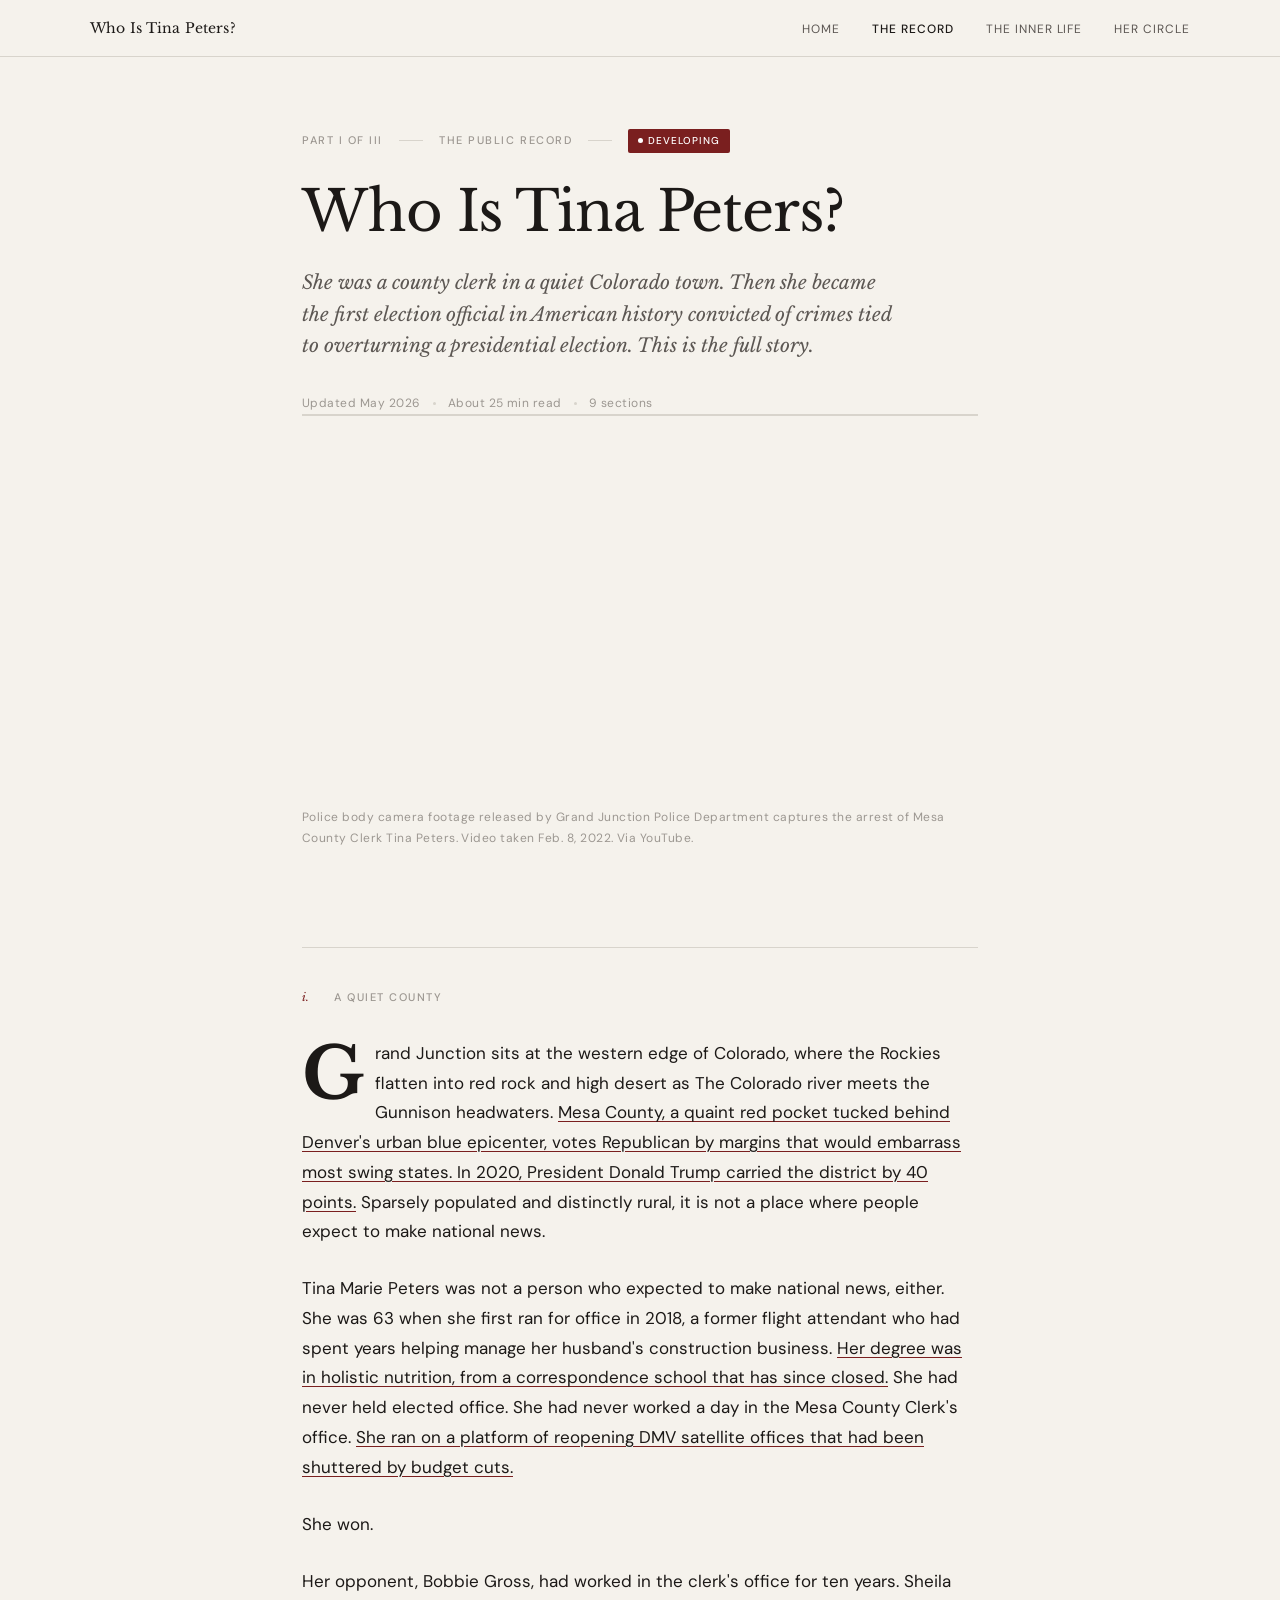
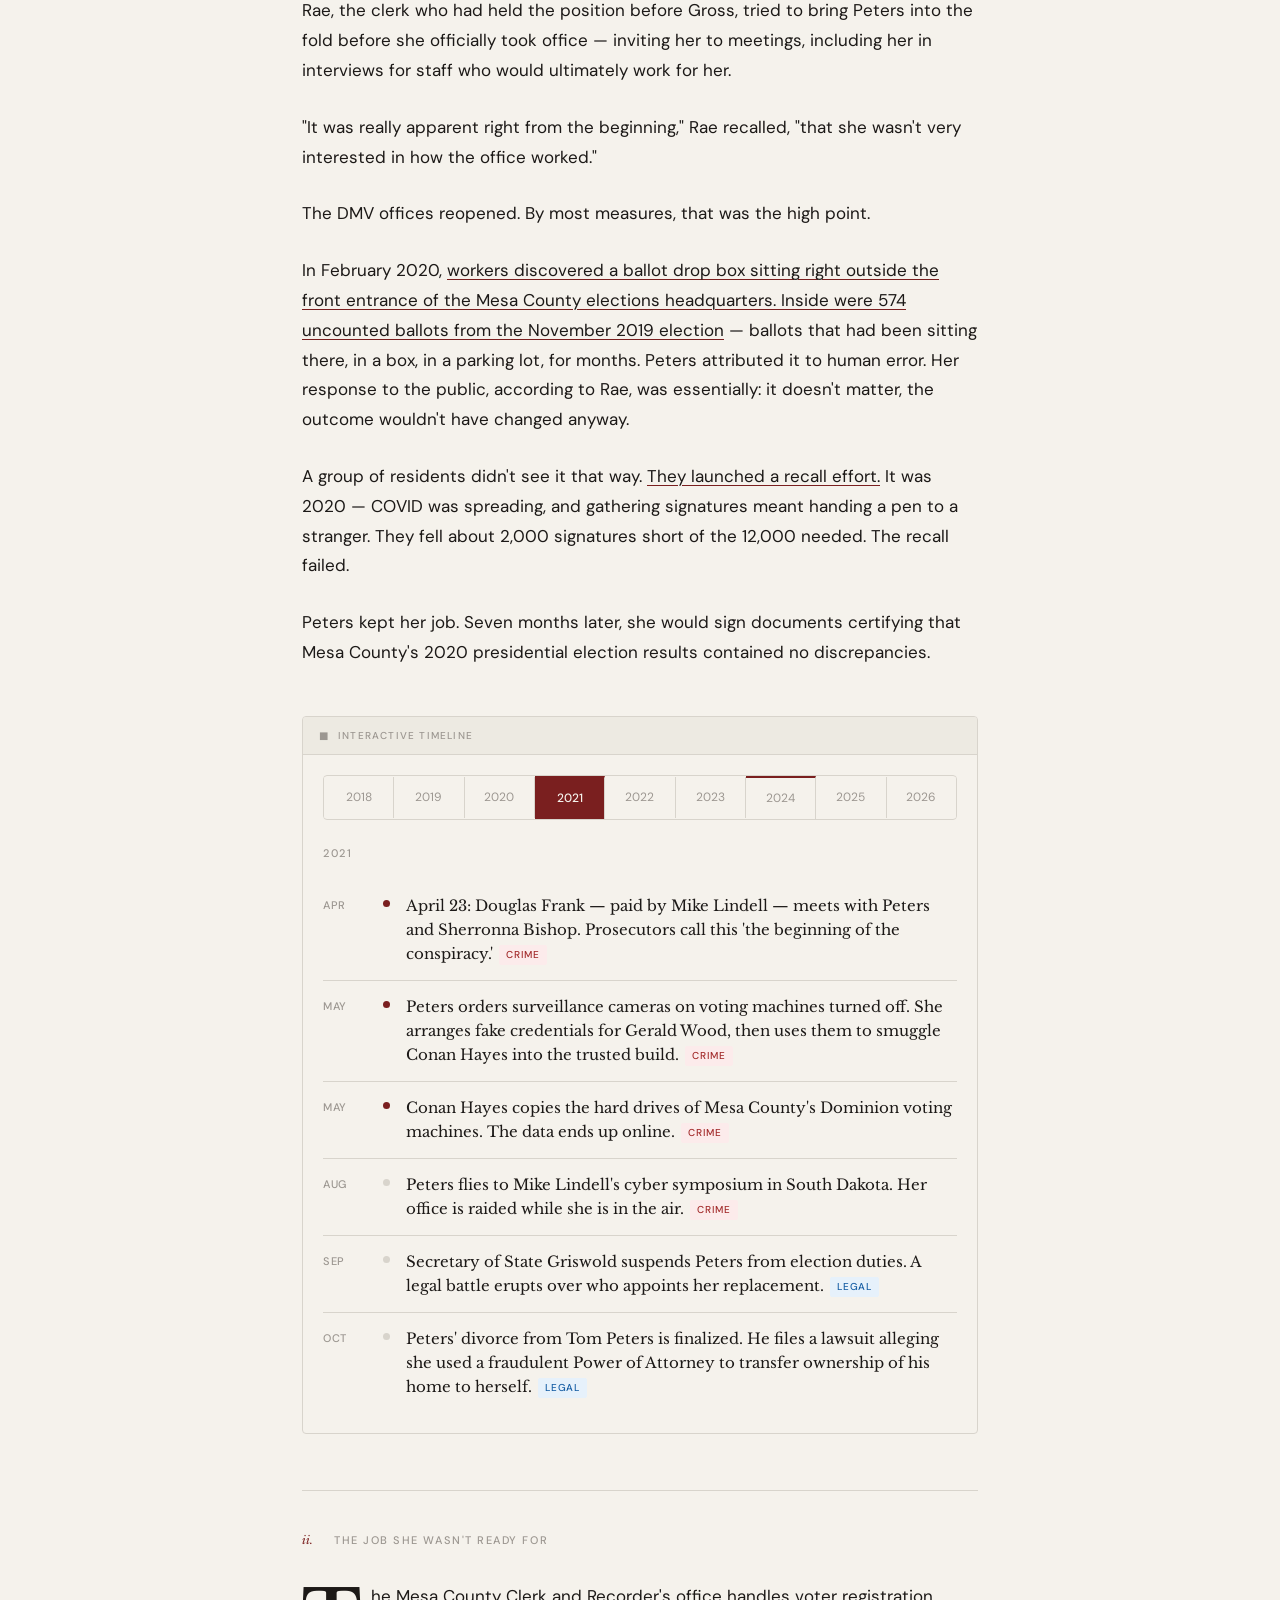
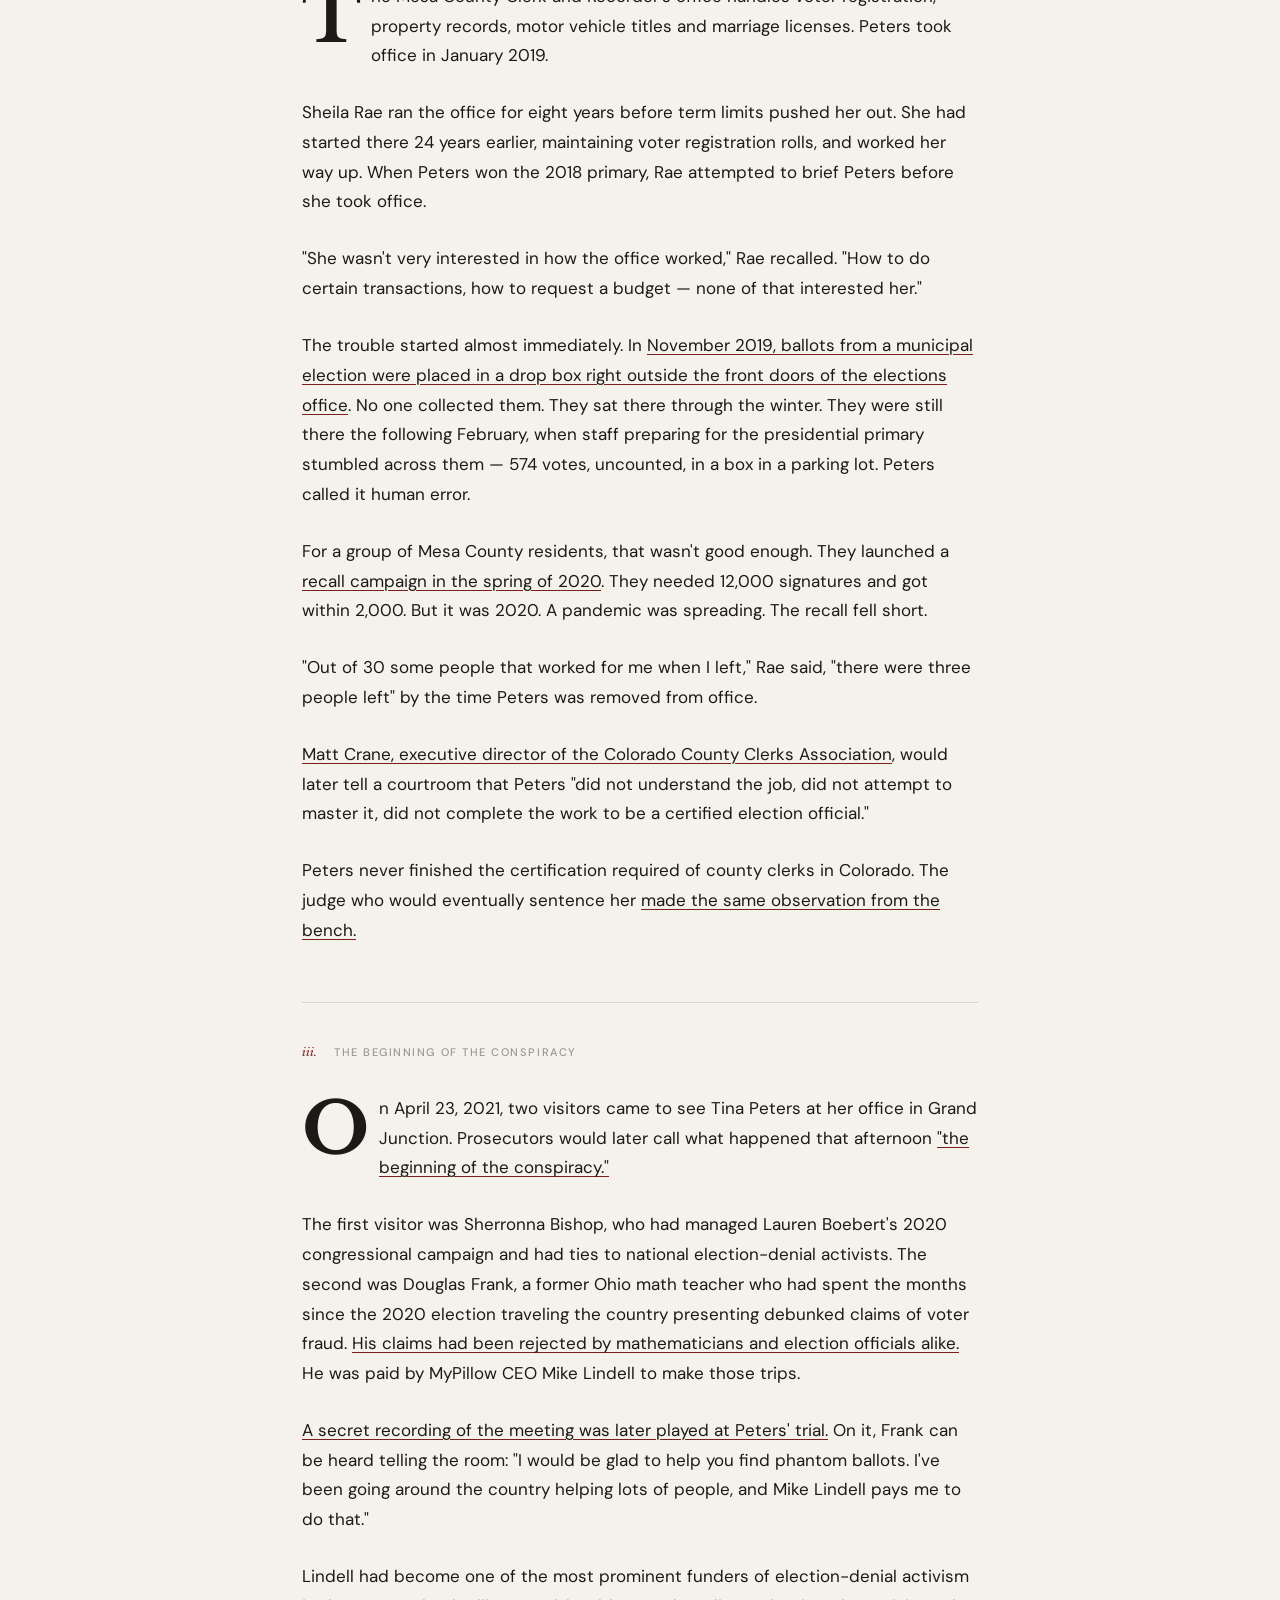
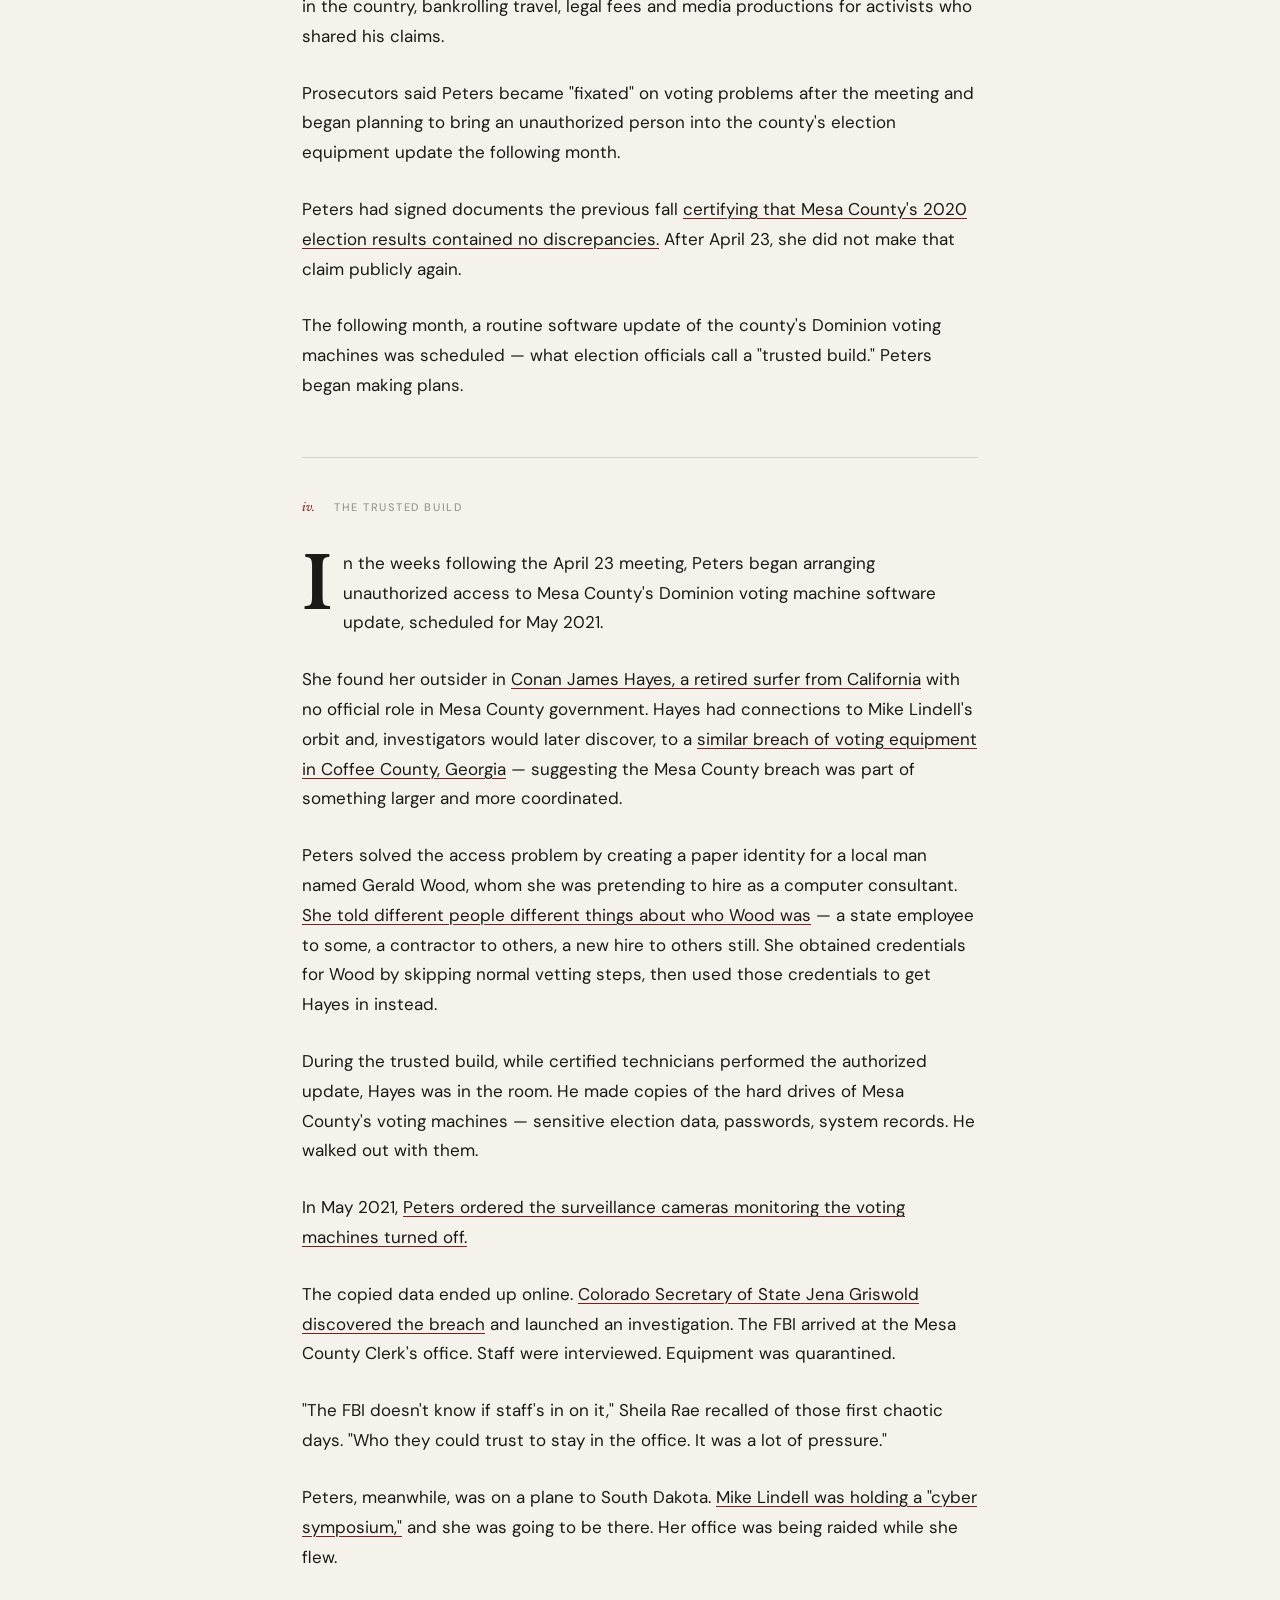
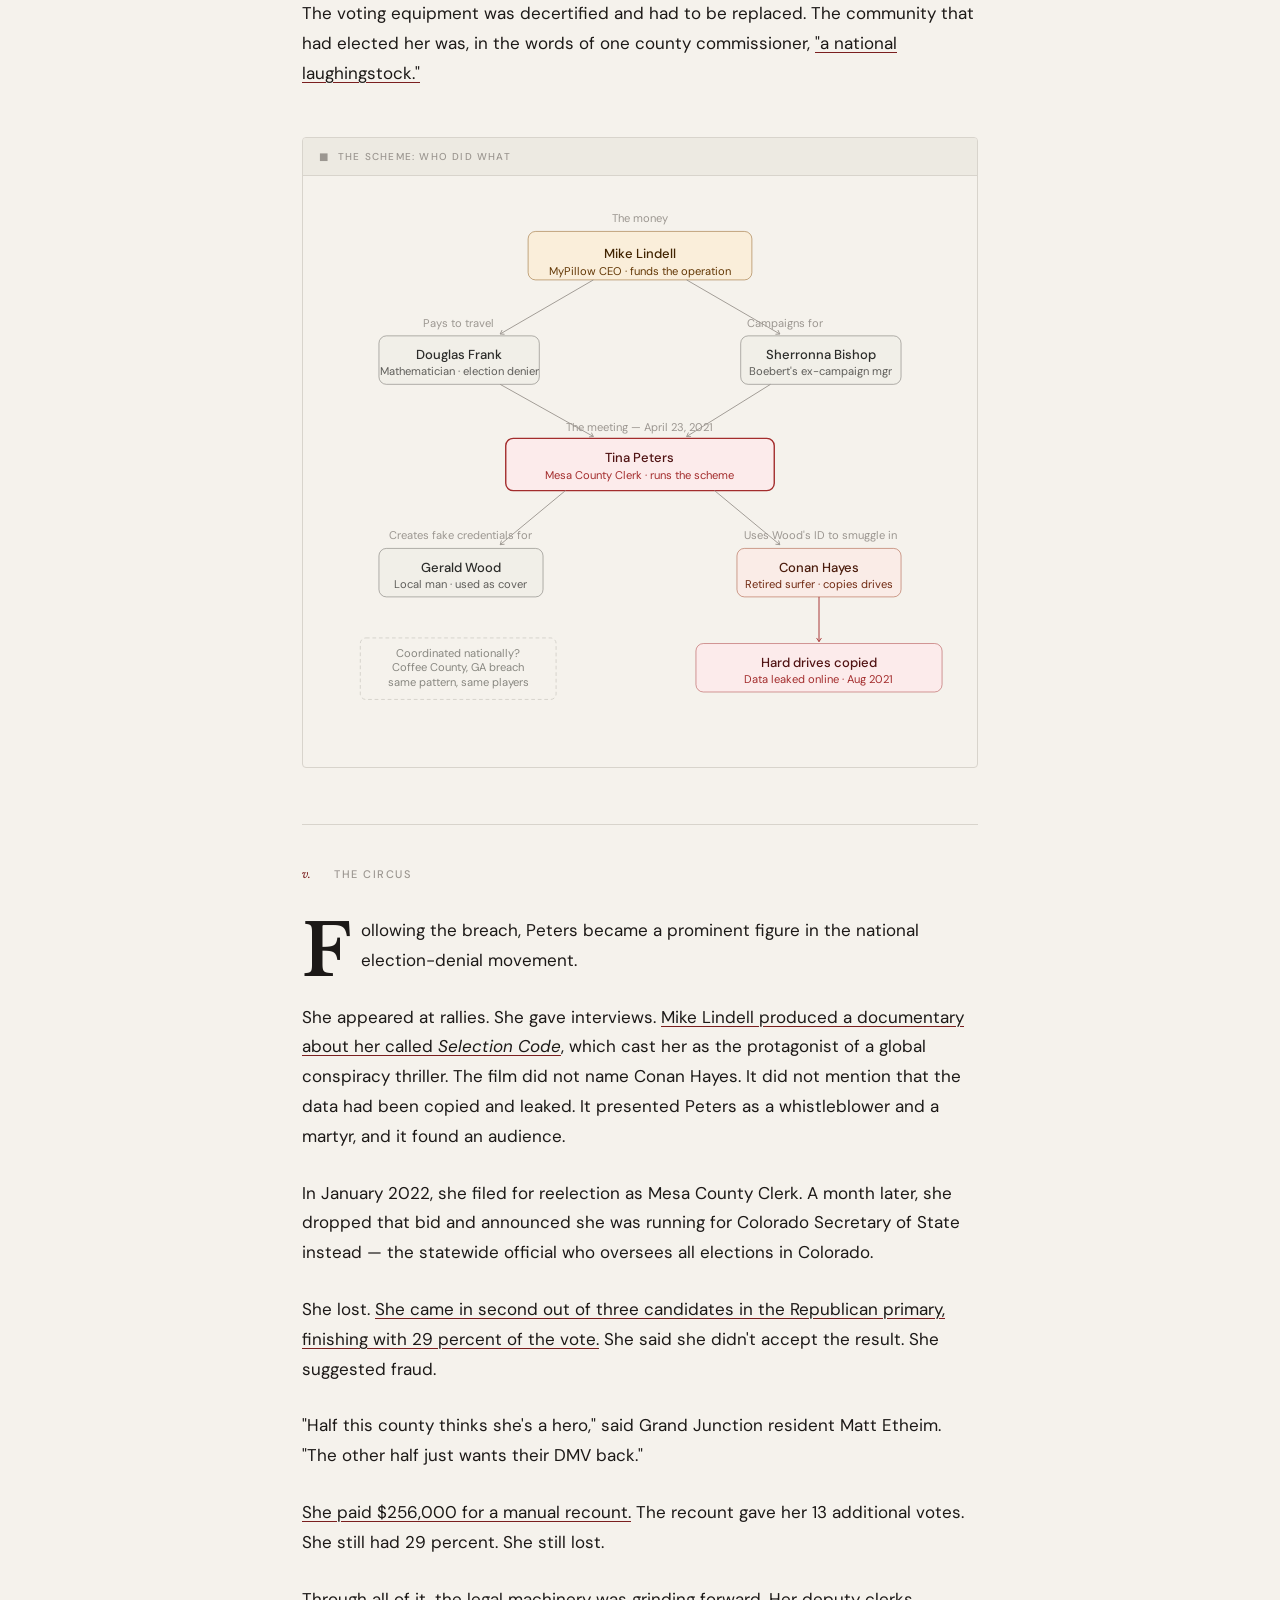
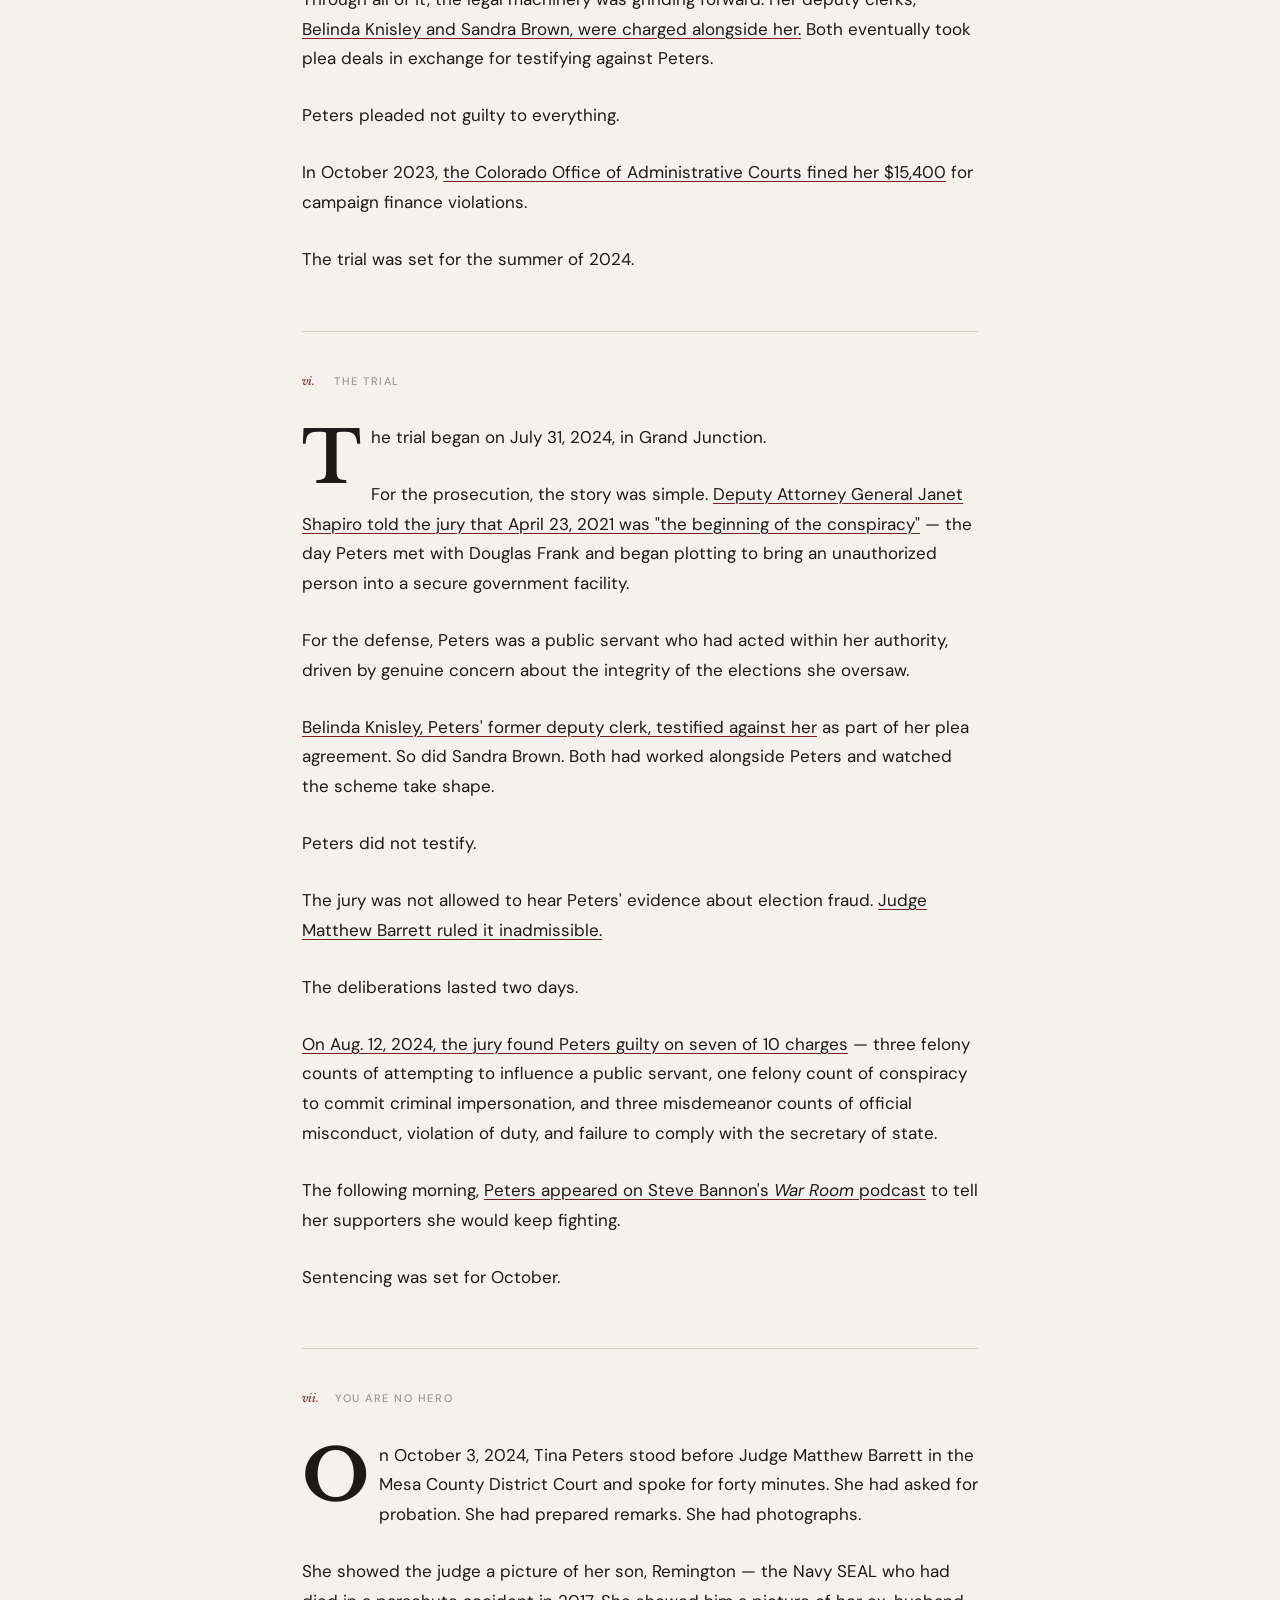
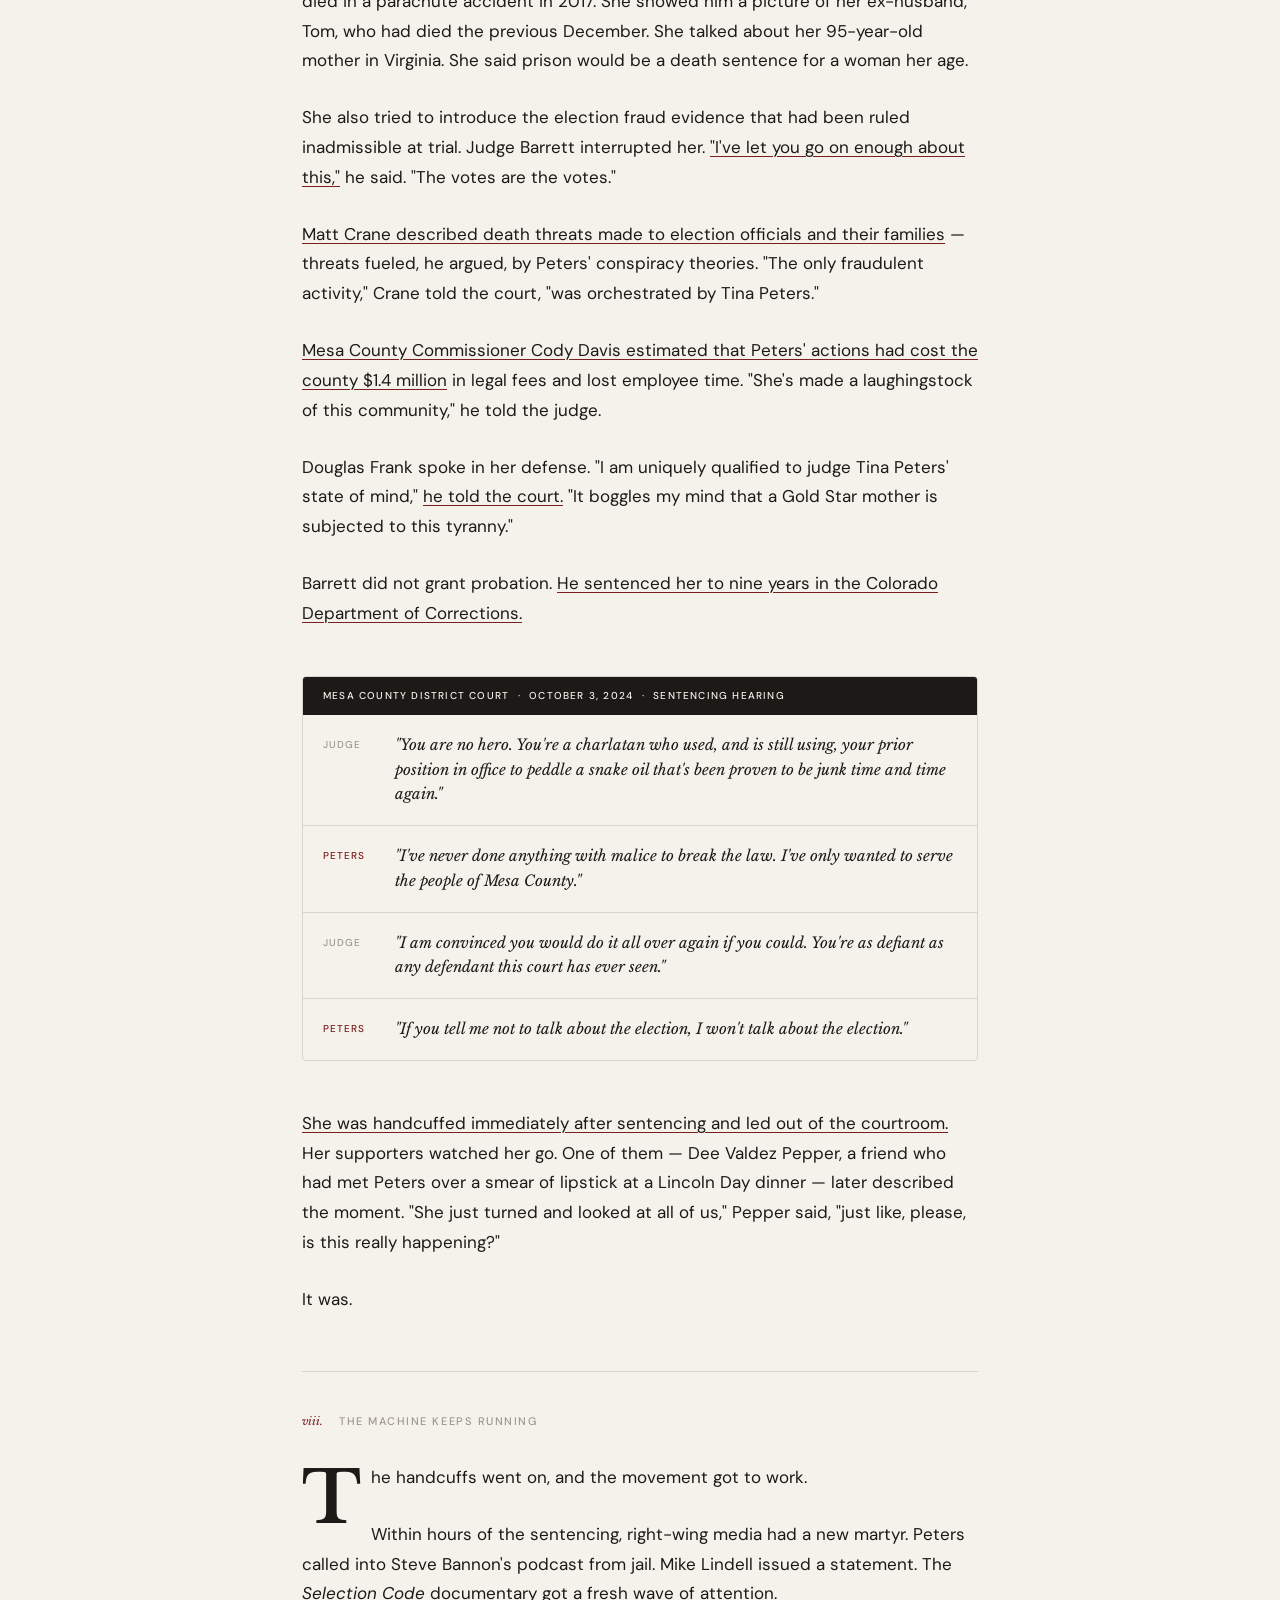
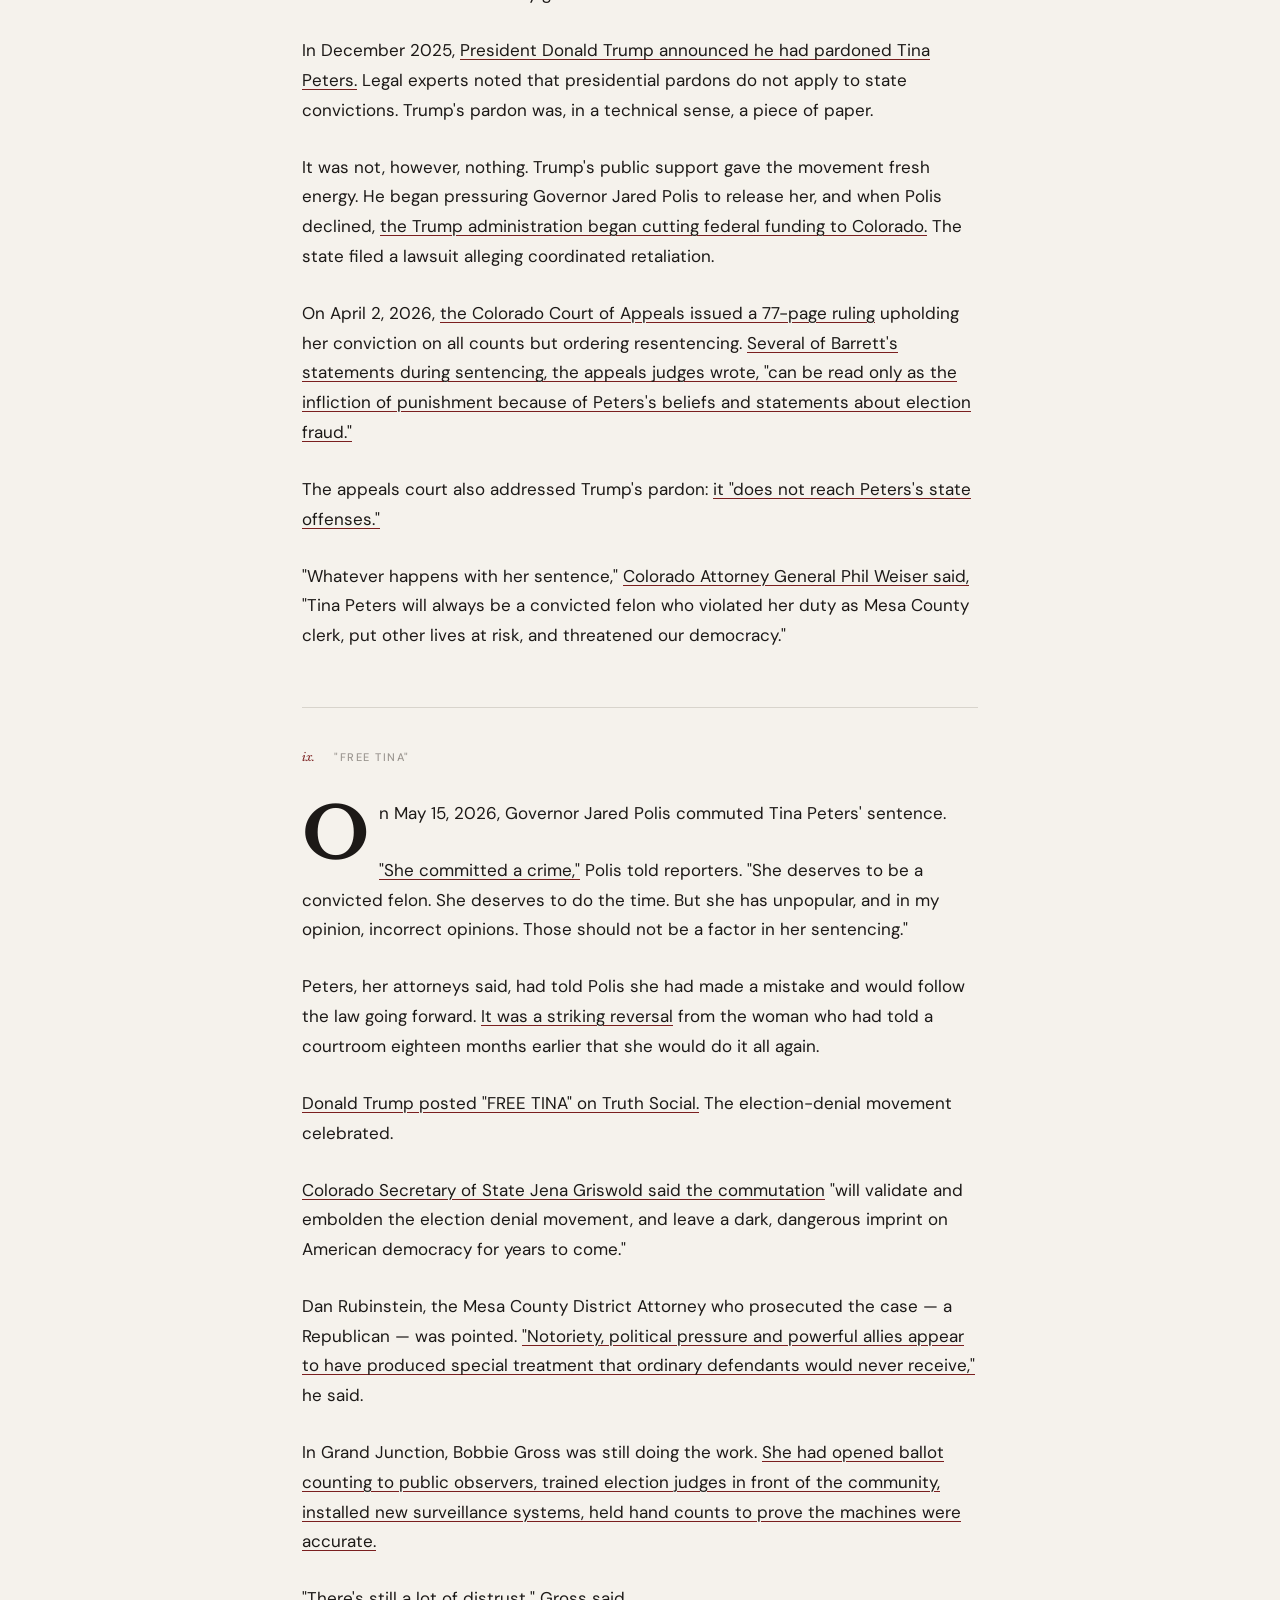
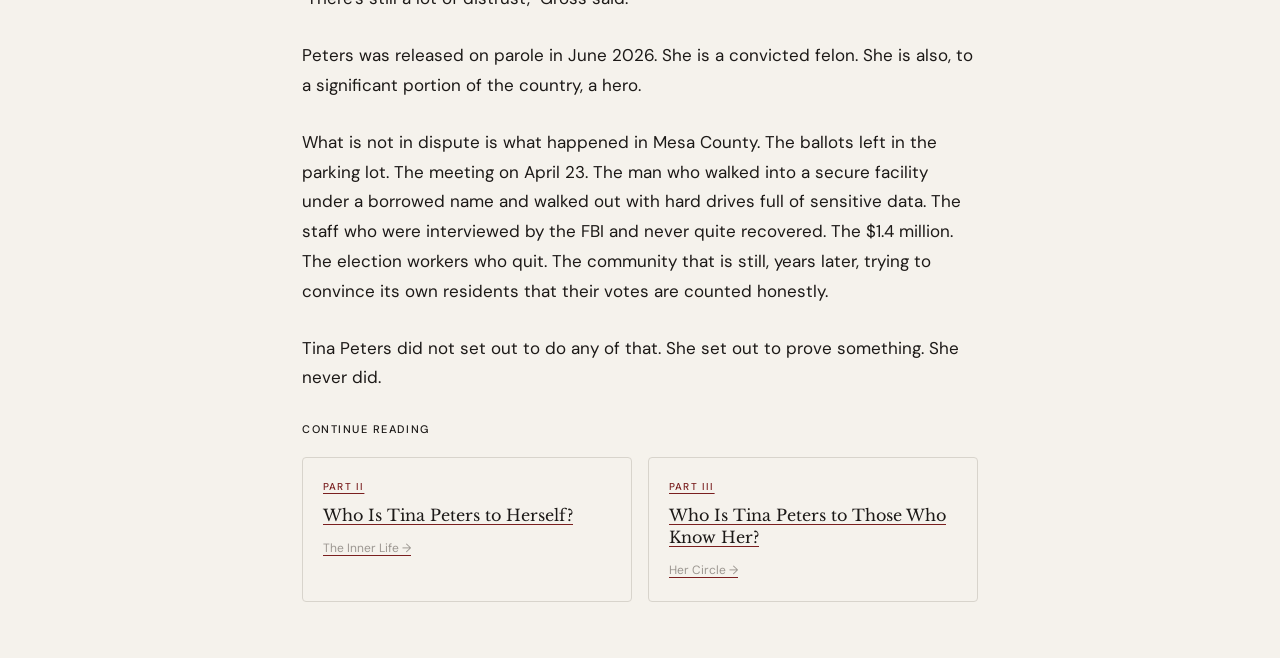
==== commit 53b44a1c: "Update article1.html" ====
--- a/article1.html
+++ b/article1.html
@@ -67,7 +67,7 @@
         <span class="section-title">A Quiet County</span>
       </div>
 
-      <p class="drop-cap">Grand Junction sits at the western edge of Colorado, where the Rockies flatten into red rock and high desert as The Colorado river meets the Gunnison headwaters. <a href="https://coloradosun.com/2022/03/09/tina-peters-investigations-indictments/" target="_blank">Mesa County, a quaint red pocket tucked behind Denver's urban blue epicenter, votes Republican by margins that would embarrass most swing states. In 2020 President Donald Trump carried the district by 40 points.</a> Sparsely populated and distinctly rural, it is not a place where people expect to make national news.</p>
+      <p class="drop-cap">Grand Junction sits at the western edge of Colorado, where the Rockies flatten into red rock and high desert as The Colorado river meets the Gunnison headwaters. <a href="https://coloradosun.com/2022/03/09/tina-peters-investigations-indictments/" target="_blank">Mesa County, a quaint red pocket tucked behind Denver's urban blue epicenter, votes Republican by margins that would embarrass most swing states. In 2020, President Donald Trump carried the district by 40 points.</a> Sparsely populated and distinctly rural, it is not a place where people expect to make national news.</p>
 
       <p>Tina Marie Peters was not a person who expected to make national news, either. She was 63 when she first ran for office in 2018, a former flight attendant who had spent years helping manage her husband's construction business. <a href="https://ballotpedia.org/Tina_Peters" target="_blank">Her degree was in holistic nutrition, from a correspondence school that has since closed.</a> She had never held elected office. She had never worked a day in the Mesa County Clerk's office. <a href="https://ballotpedia.org/Tina_Peters" target="_blank">She ran on a platform of reopening DMV satellite offices that had been shuttered by budget cuts.</a></p>
 
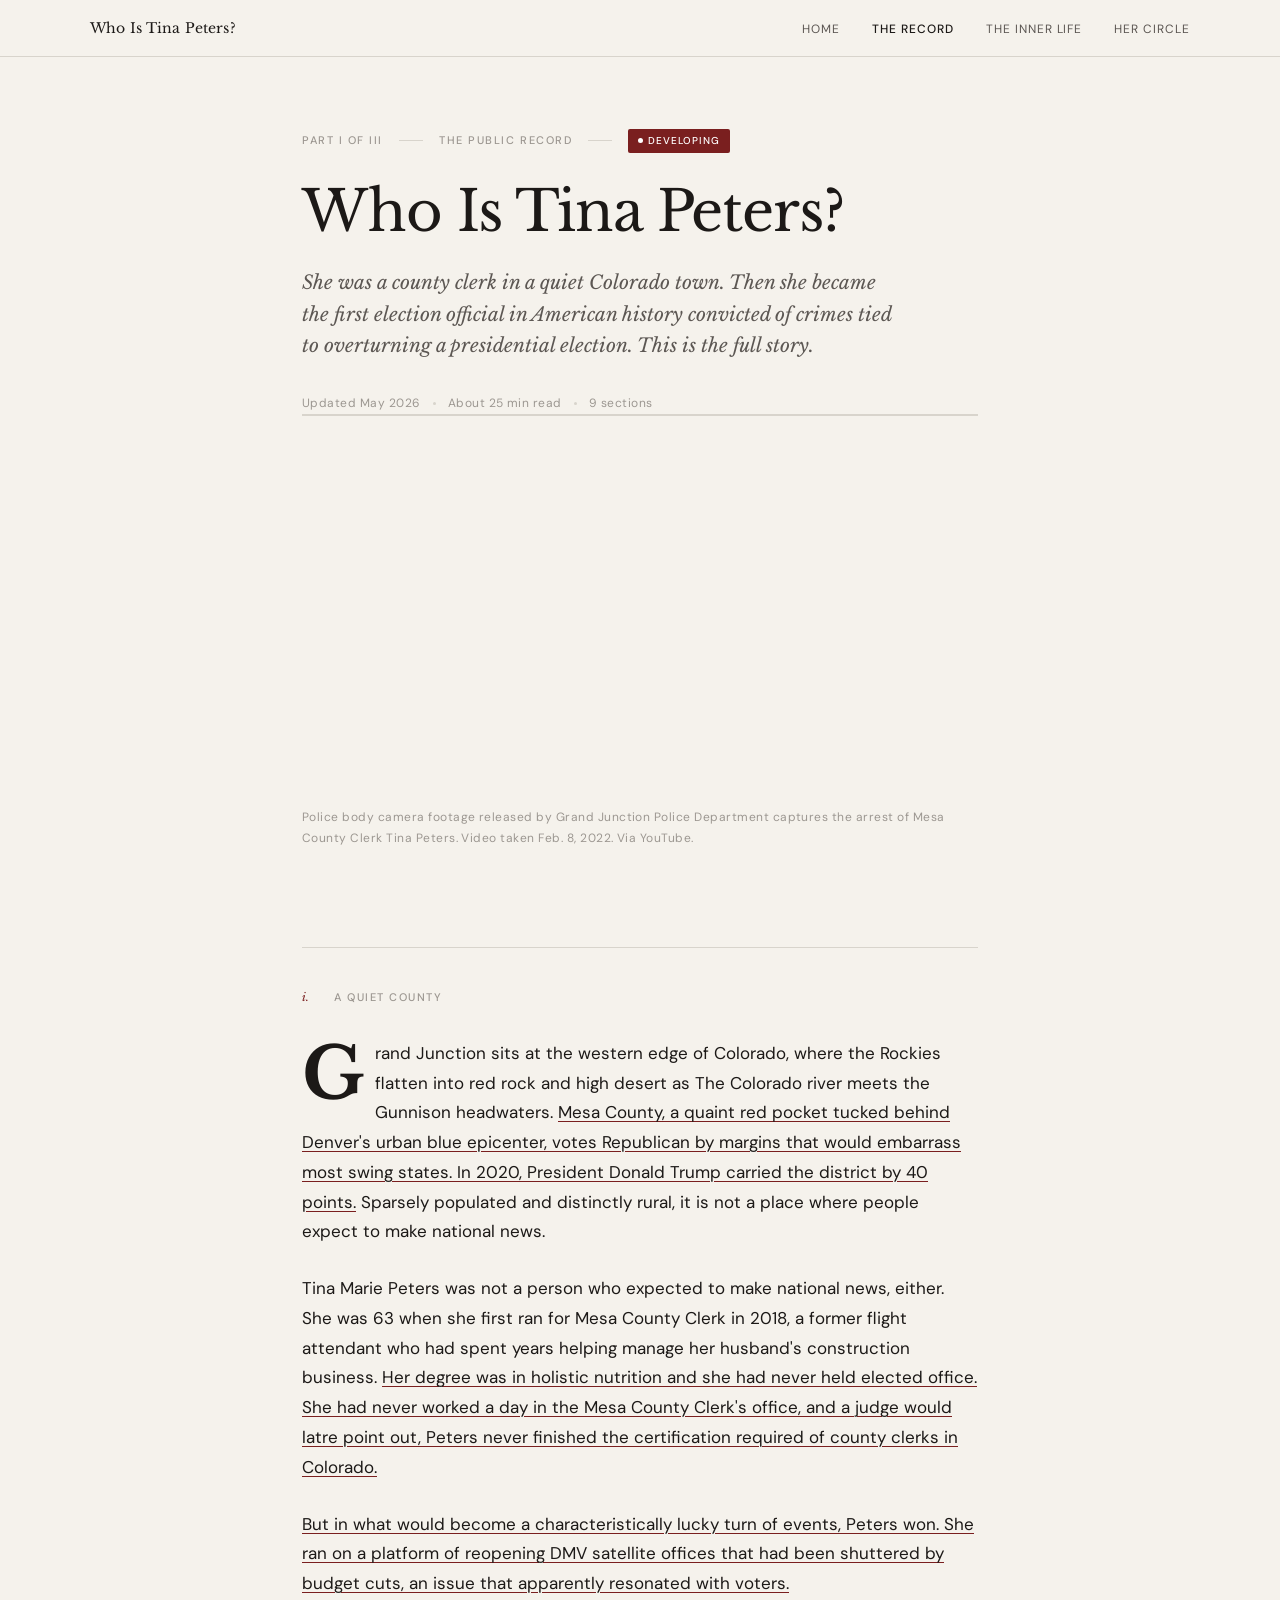
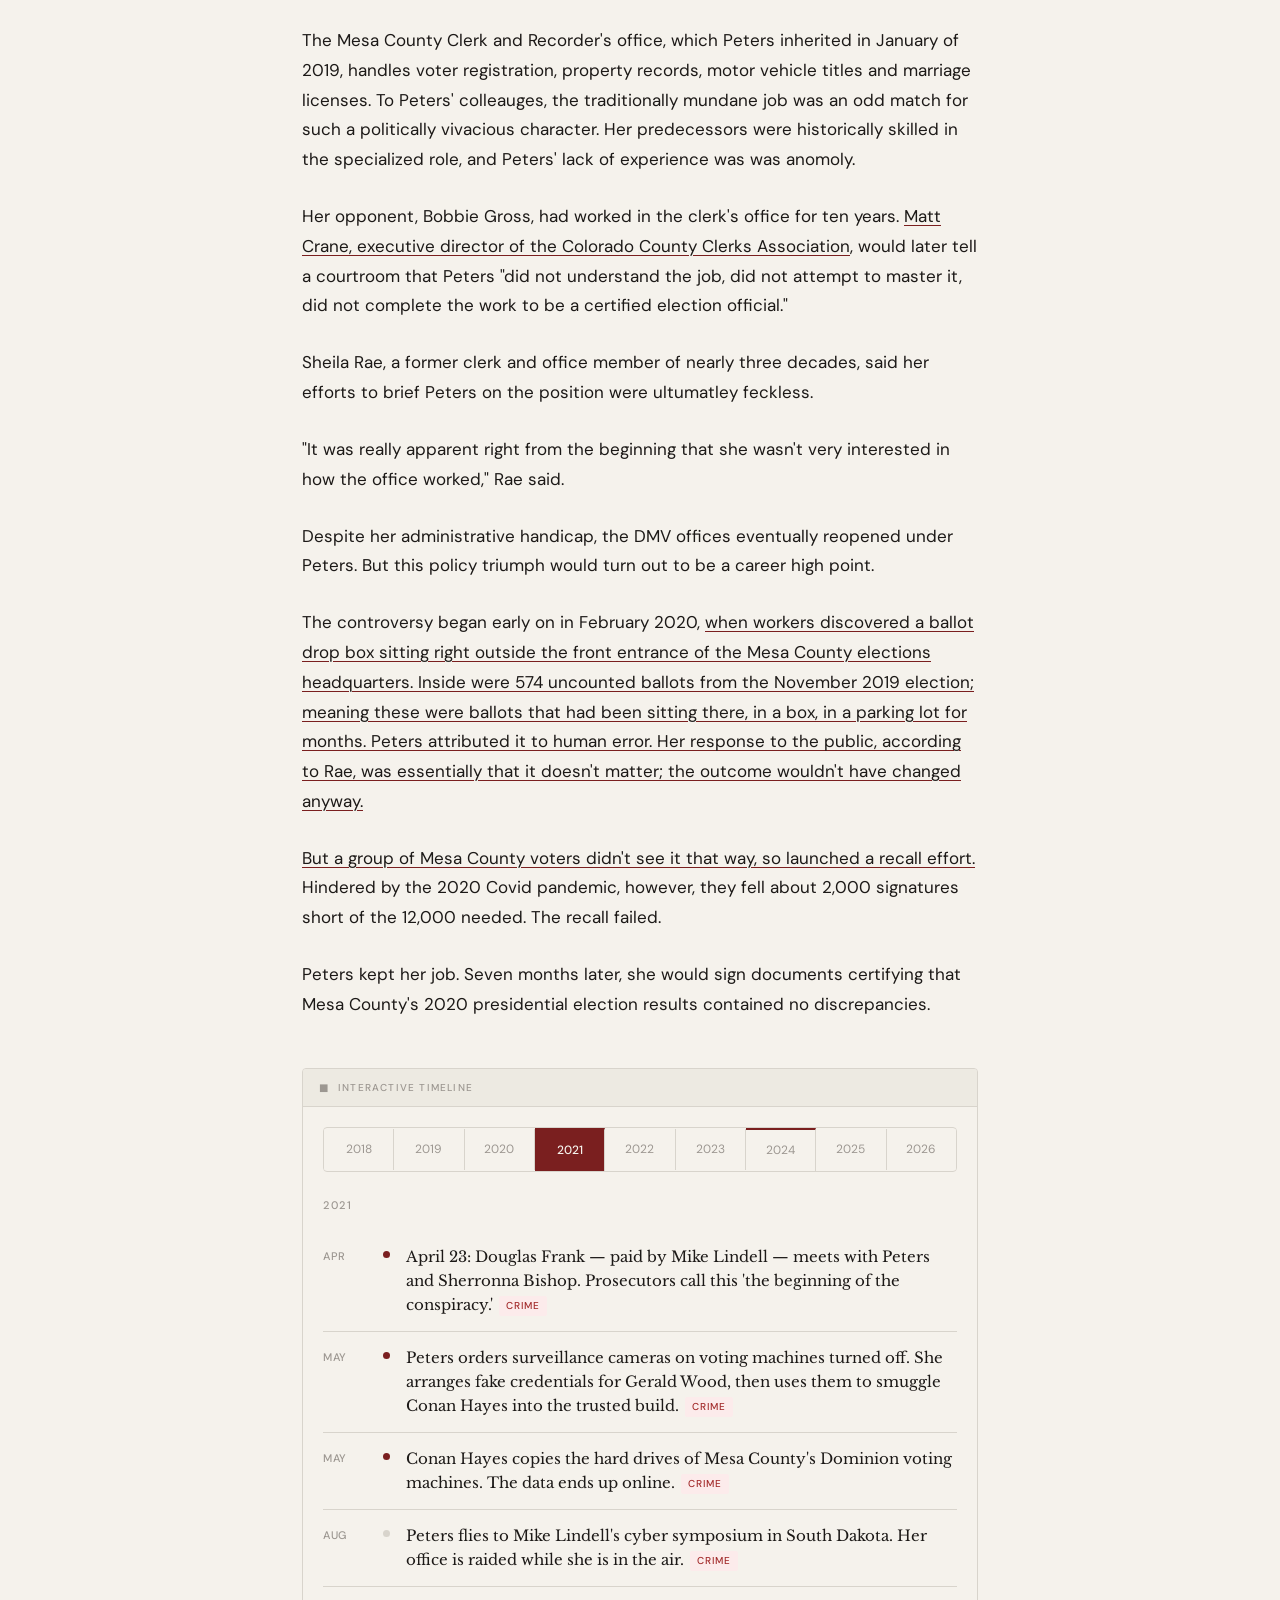
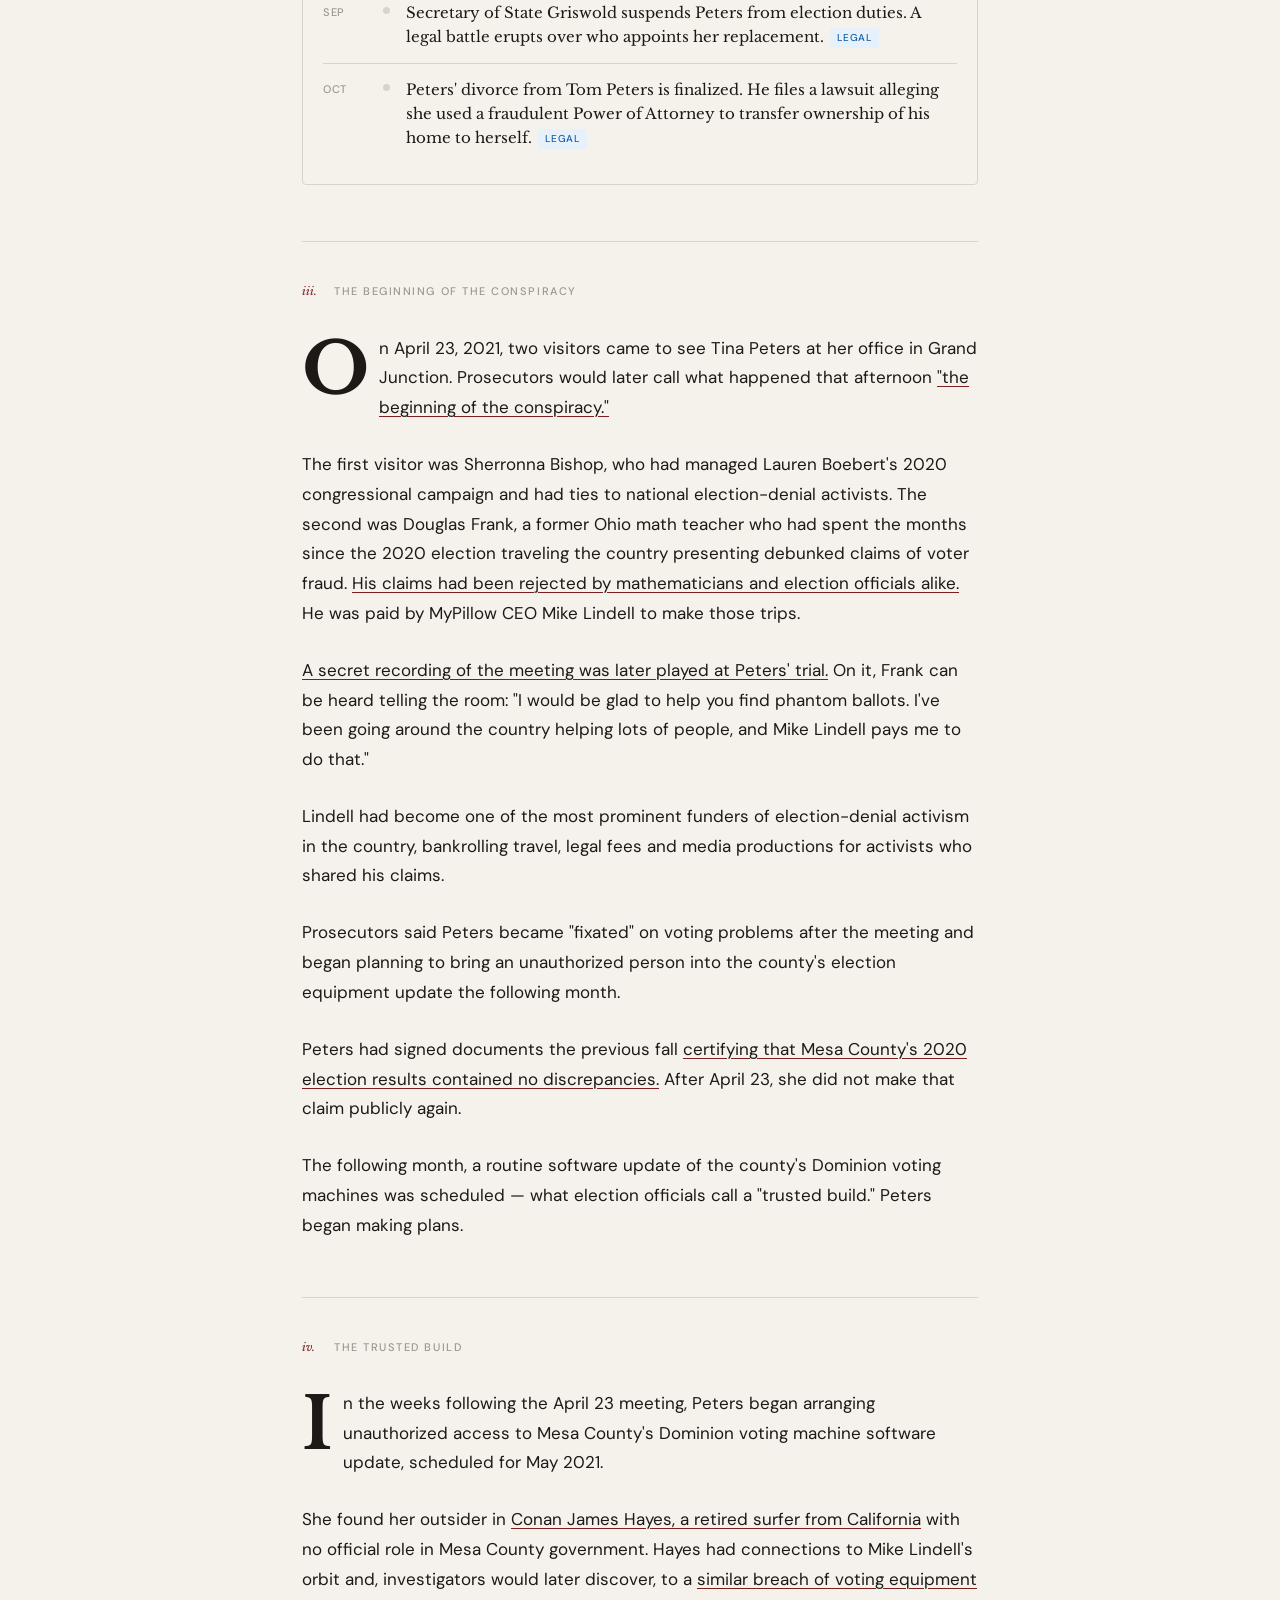
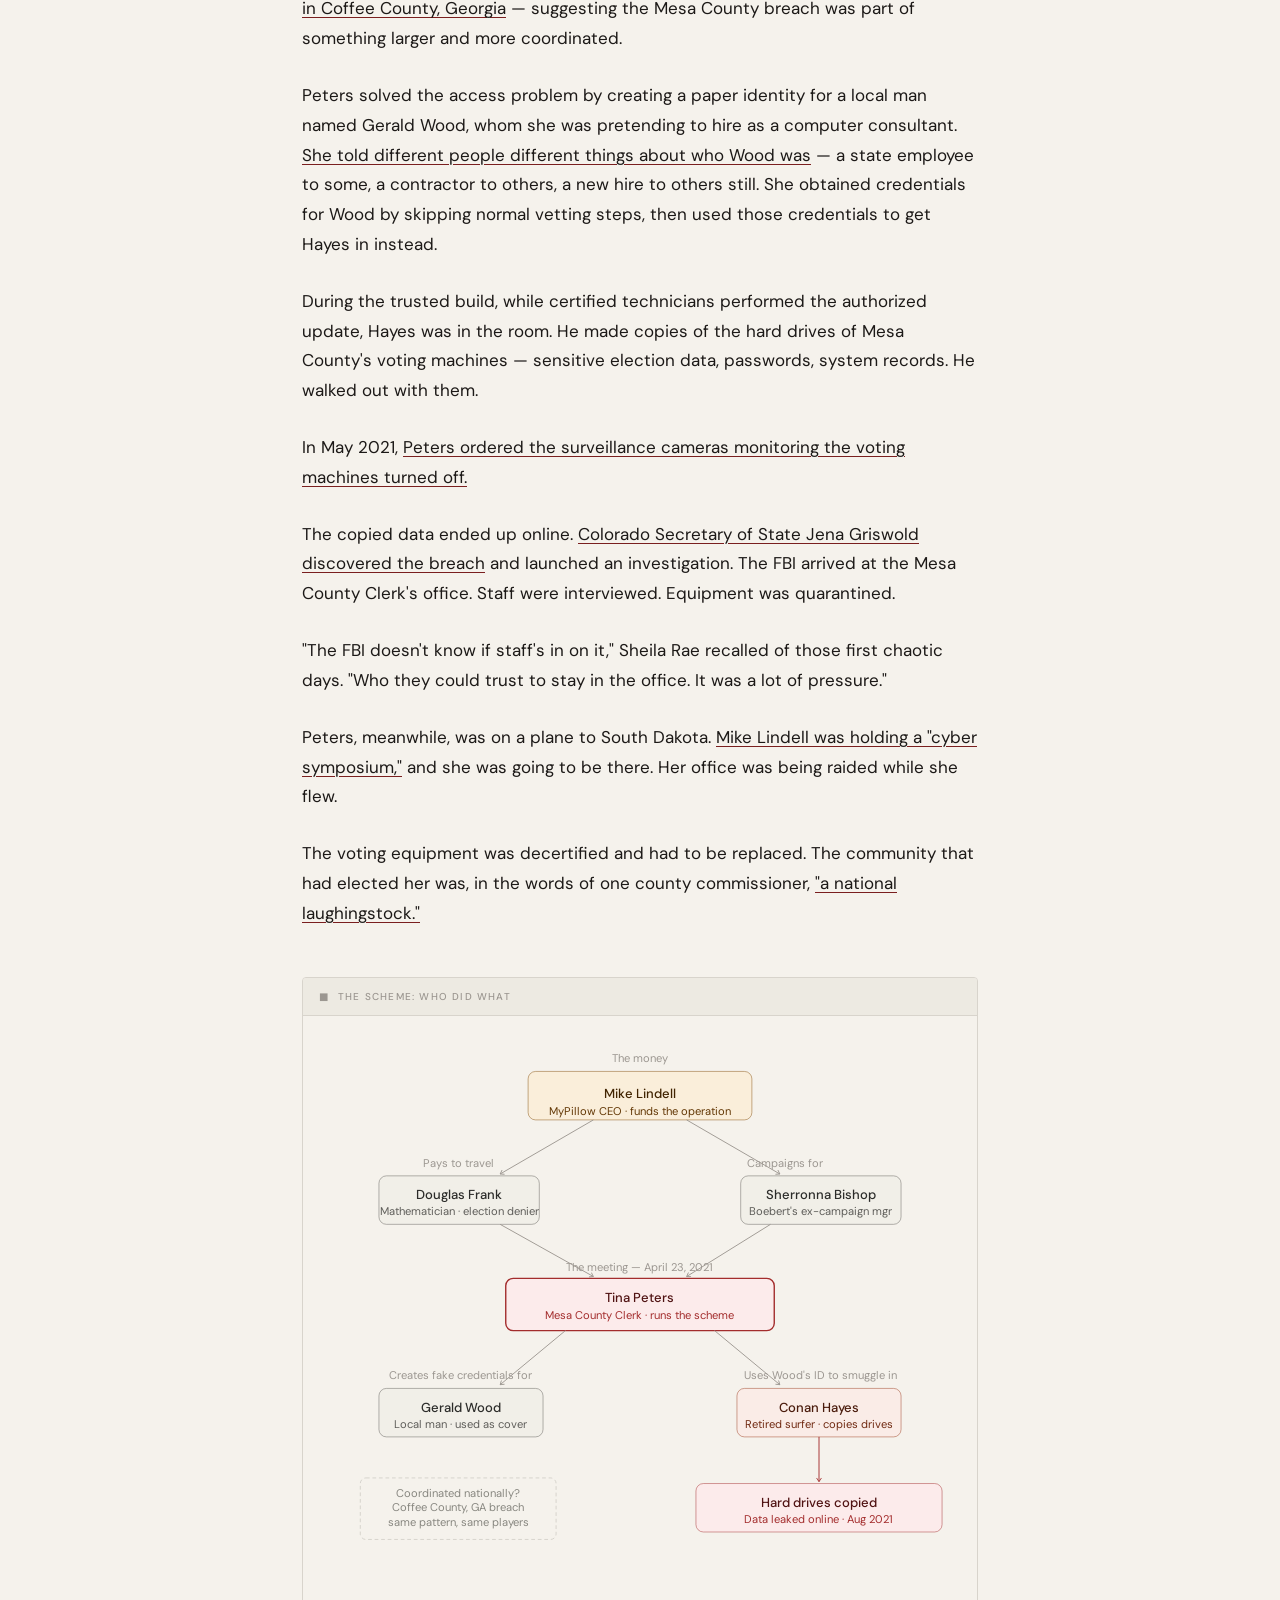
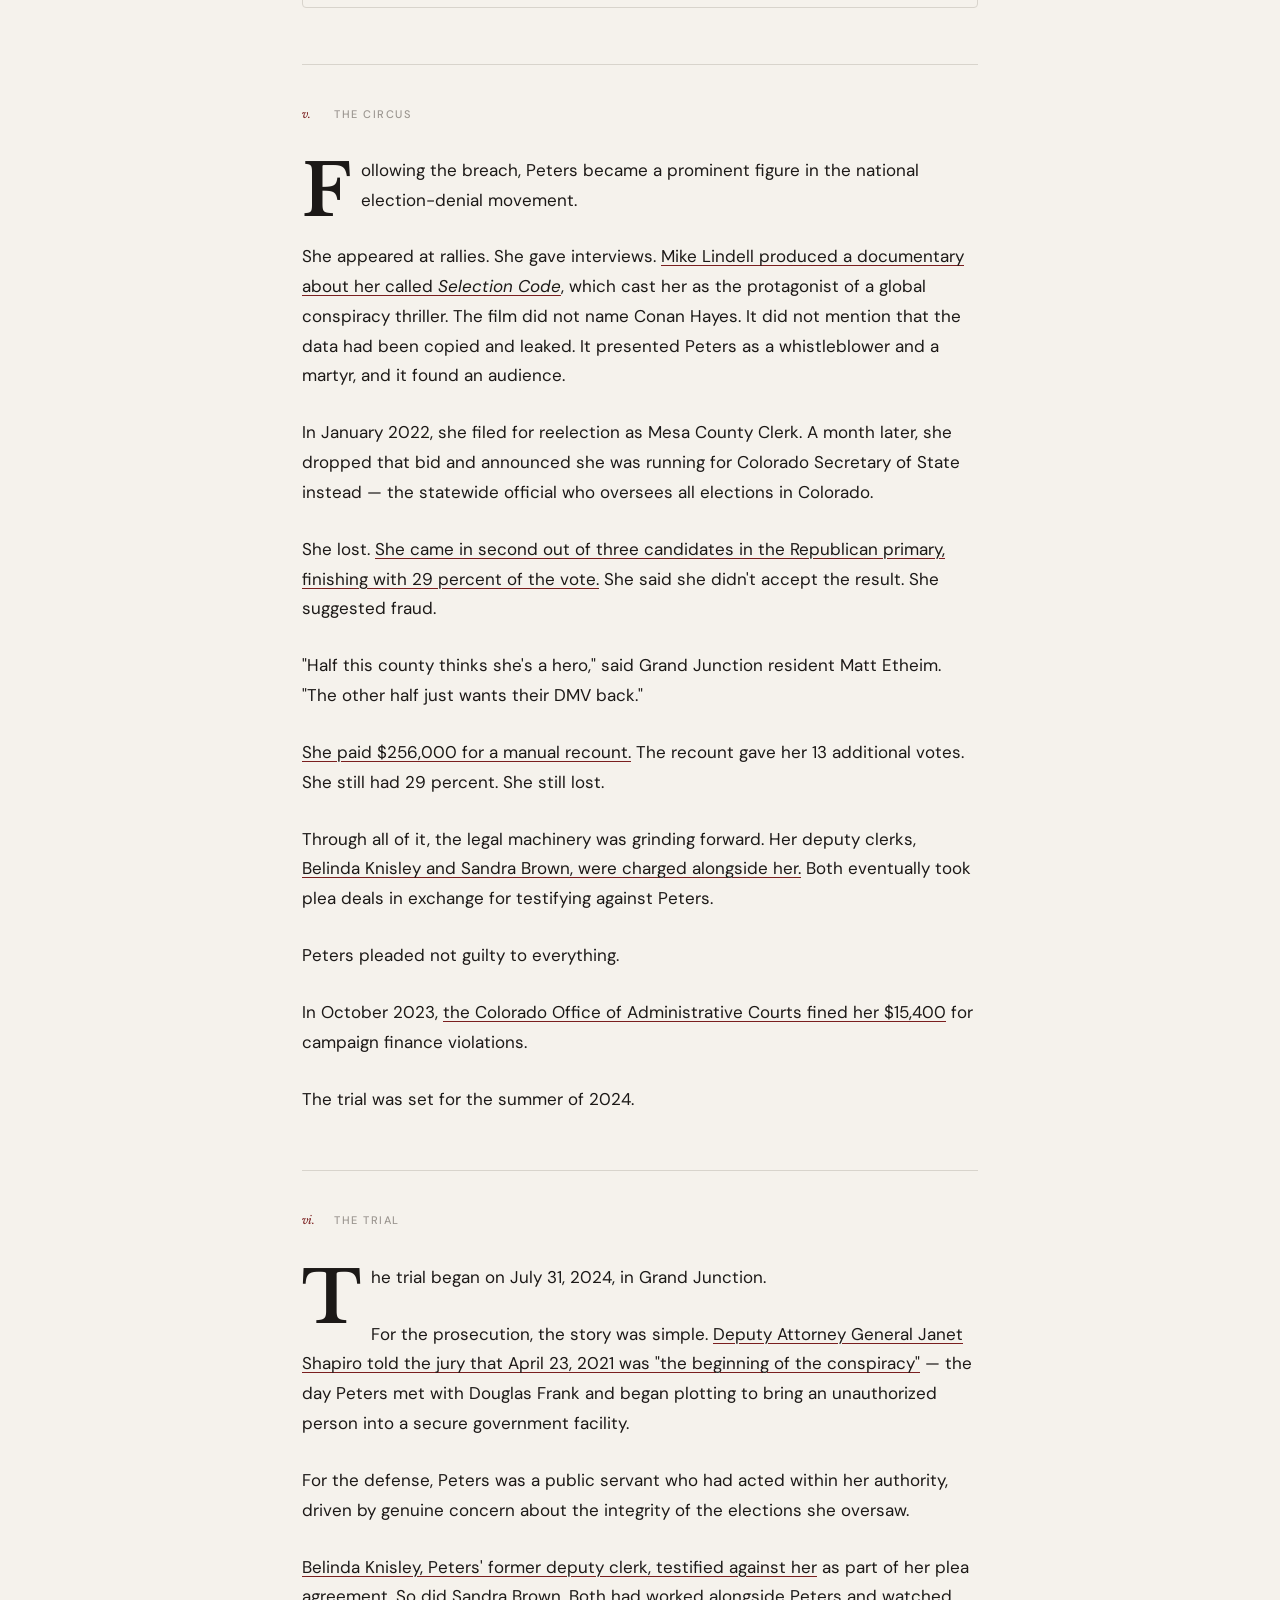
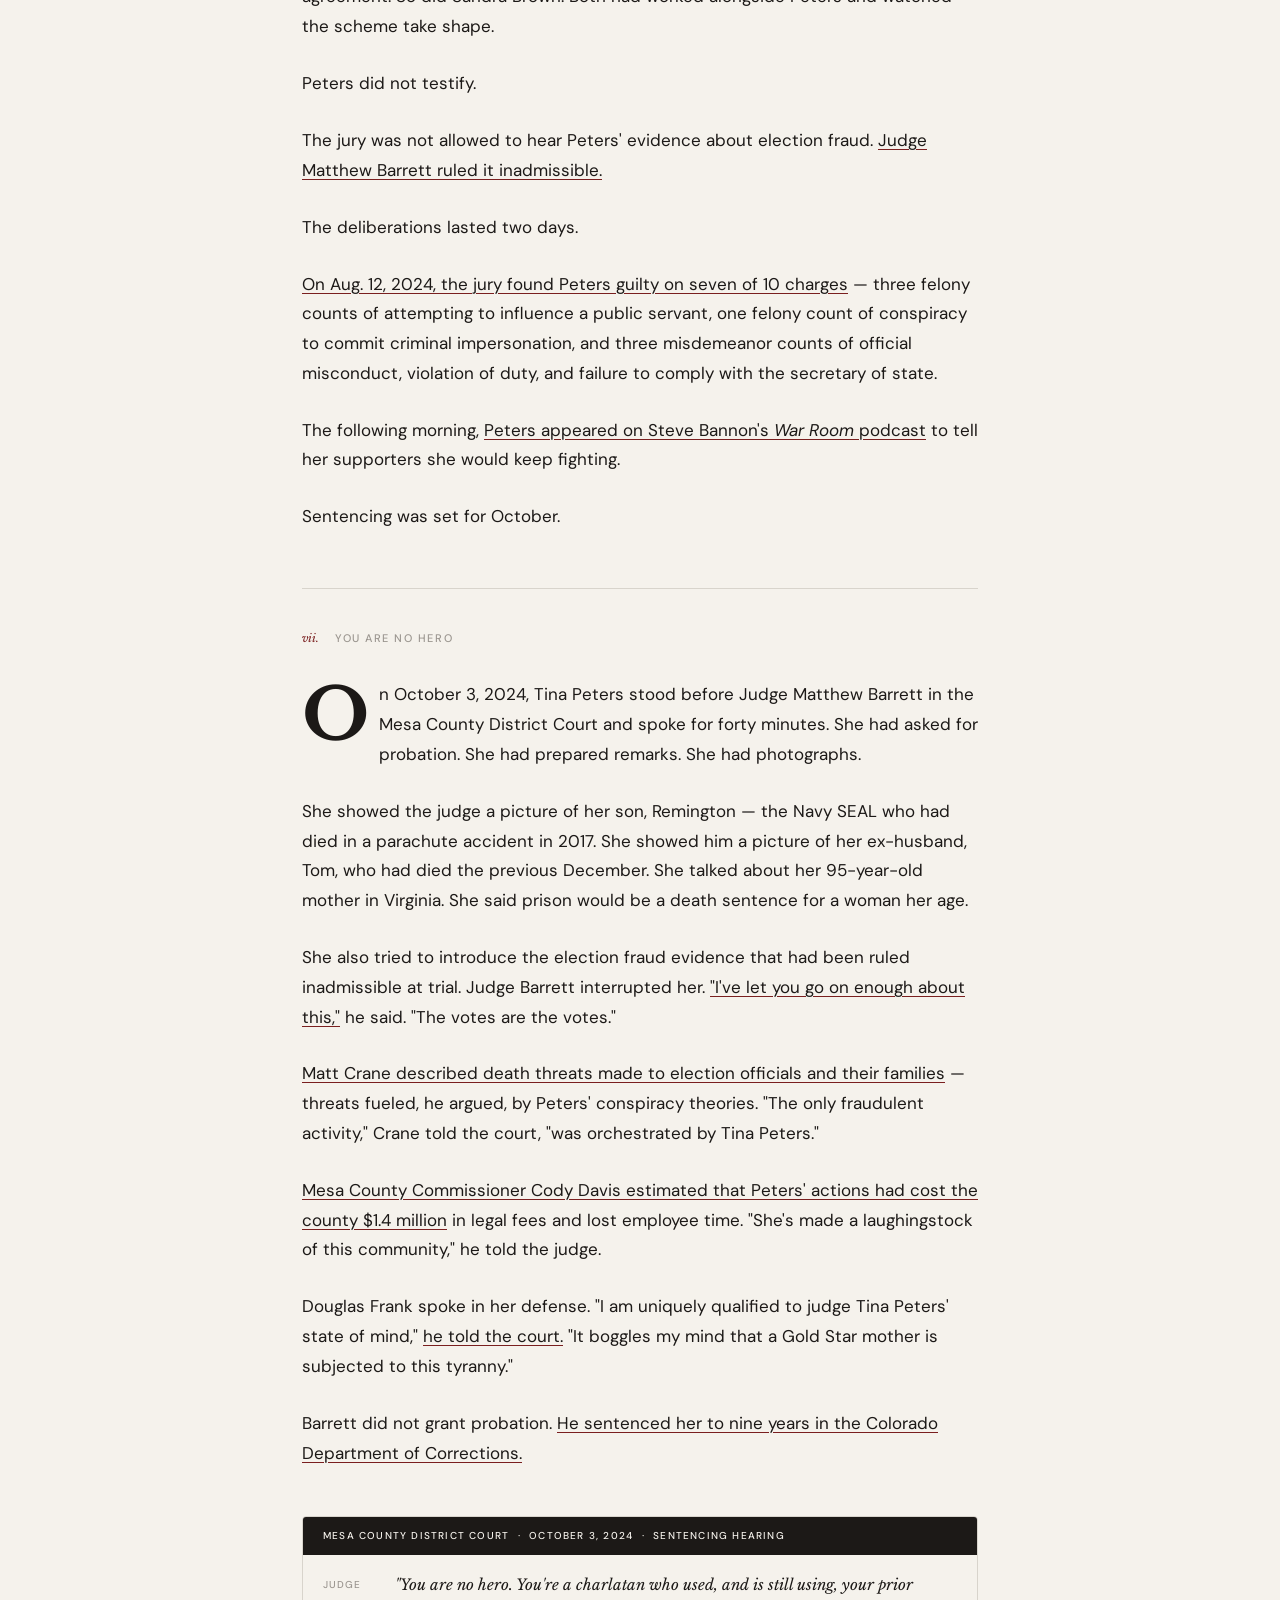
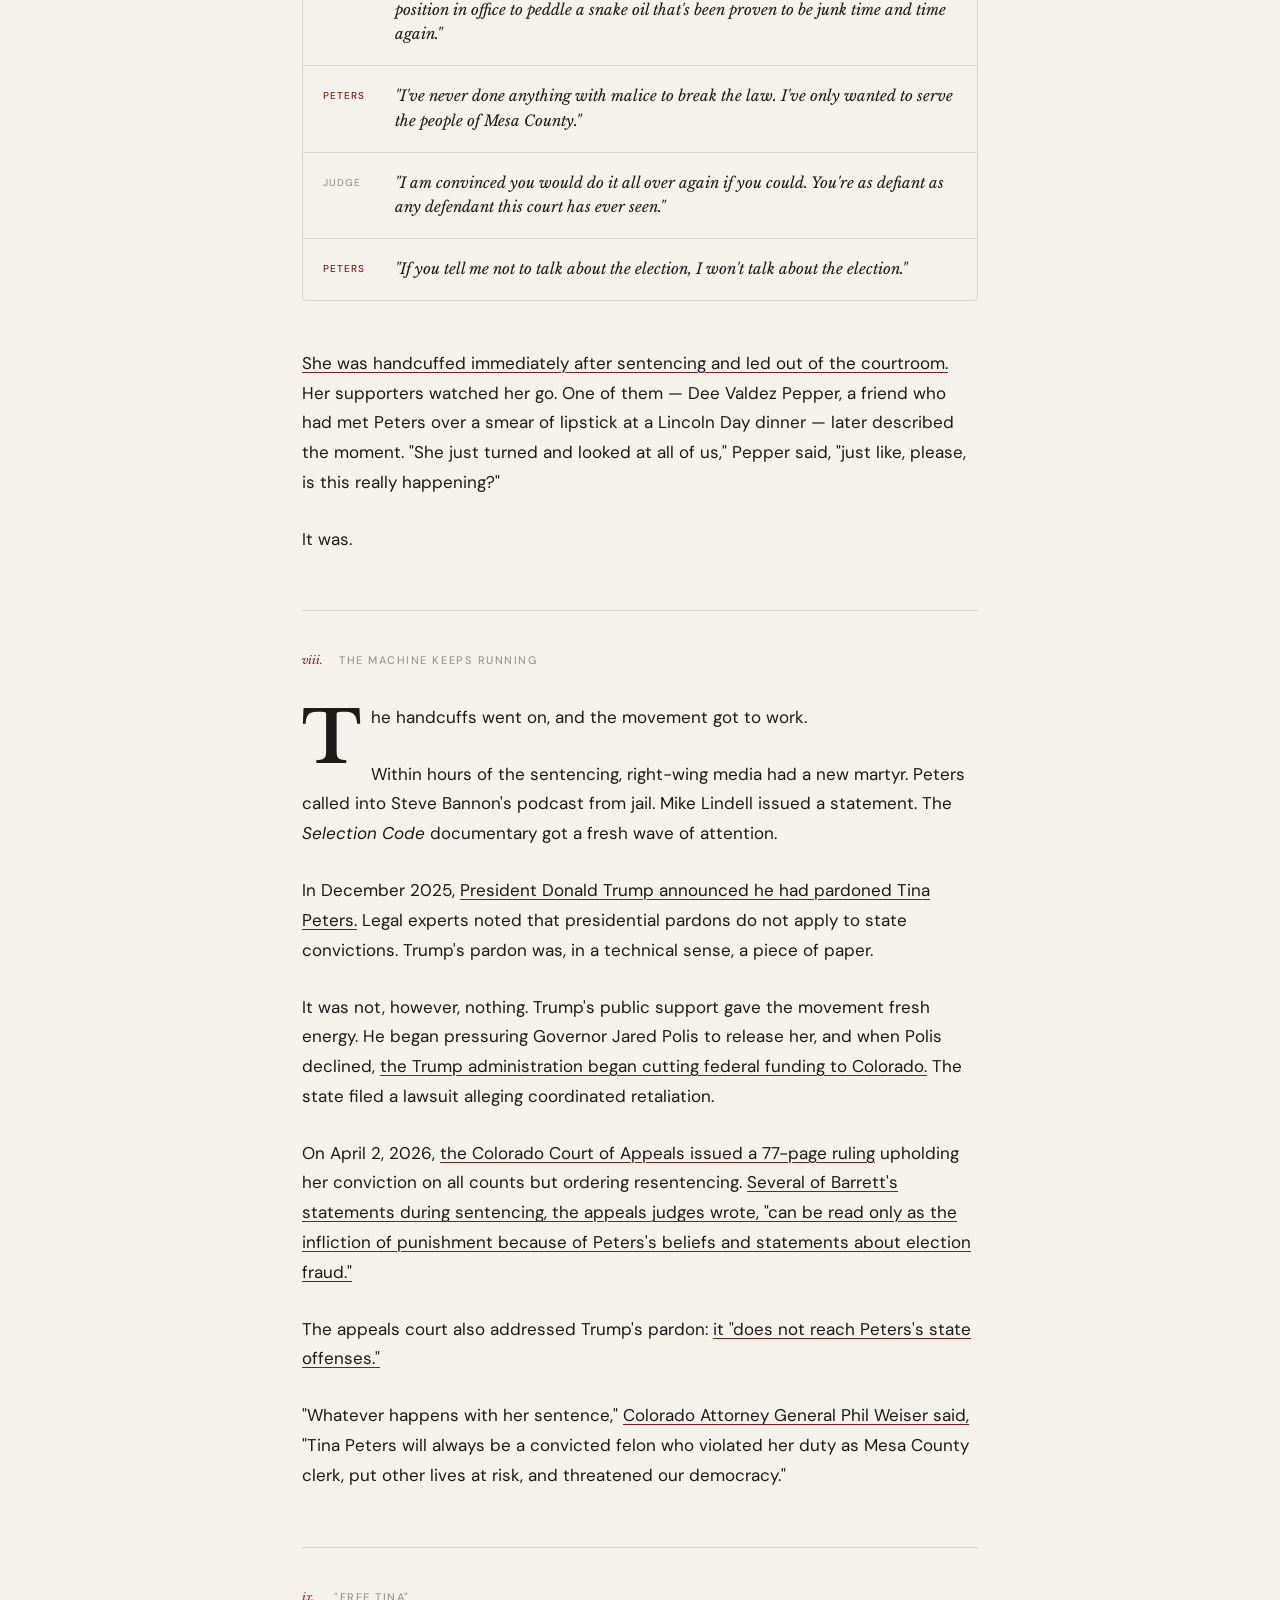
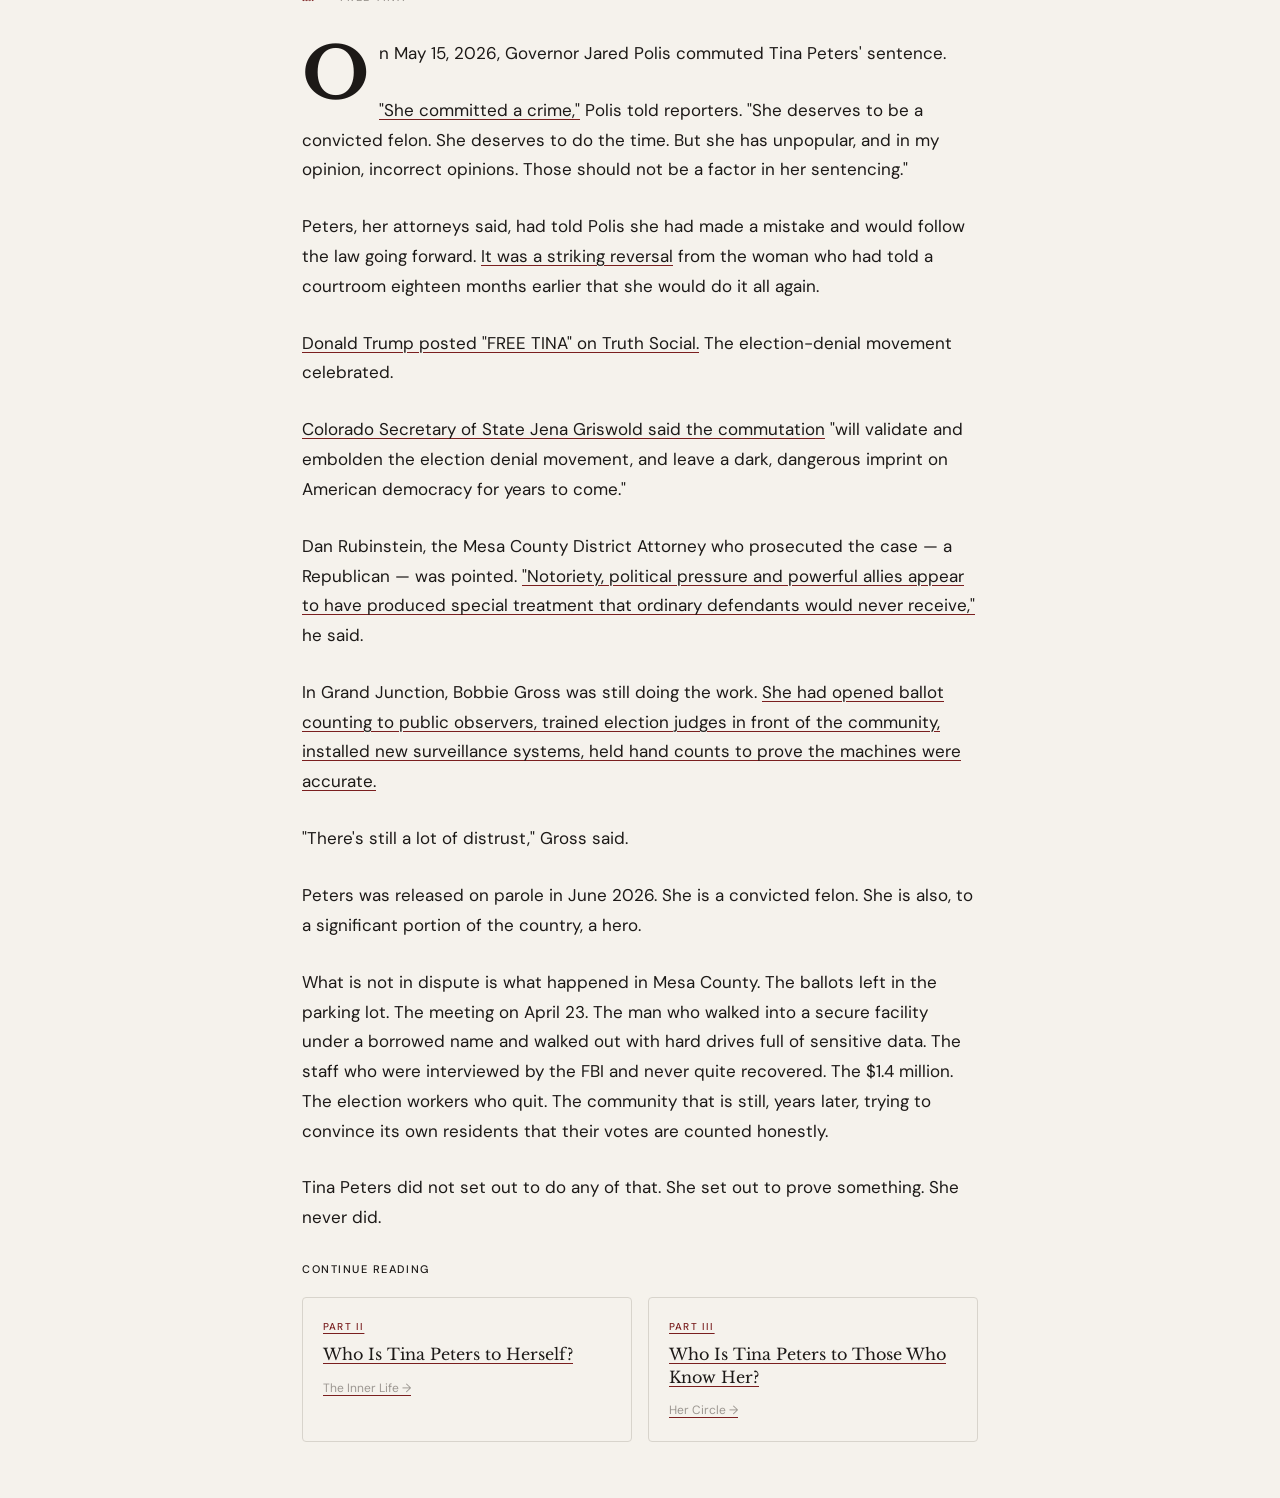
==== commit 6ee6b454: "Update article1.html" ====
--- a/article1.html
+++ b/article1.html
@@ -69,19 +69,23 @@
 
       <p class="drop-cap">Grand Junction sits at the western edge of Colorado, where the Rockies flatten into red rock and high desert as The Colorado river meets the Gunnison headwaters. <a href="https://coloradosun.com/2022/03/09/tina-peters-investigations-indictments/" target="_blank">Mesa County, a quaint red pocket tucked behind Denver's urban blue epicenter, votes Republican by margins that would embarrass most swing states. In 2020, President Donald Trump carried the district by 40 points.</a> Sparsely populated and distinctly rural, it is not a place where people expect to make national news.</p>
 
-      <p>Tina Marie Peters was not a person who expected to make national news, either. She was 63 when she first ran for office in 2018, a former flight attendant who had spent years helping manage her husband's construction business. <a href="https://ballotpedia.org/Tina_Peters" target="_blank">Her degree was in holistic nutrition, from a correspondence school that has since closed.</a> She had never held elected office. She had never worked a day in the Mesa County Clerk's office. <a href="https://ballotpedia.org/Tina_Peters" target="_blank">She ran on a platform of reopening DMV satellite offices that had been shuttered by budget cuts.</a></p>
-
-      <p>She won.</p>
-
-      <p>Her opponent, Bobbie Gross, had worked in the clerk's office for ten years. Sheila Rae, the clerk who had held the position before Gross, tried to bring Peters into the fold before she officially took office — inviting her to meetings, including her in interviews for staff who would ultimately work for her.</p>
-
-      <p>"It was really apparent right from the beginning," Rae recalled, "that she wasn't very interested in how the office worked."</p>
-
-      <p>The DMV offices reopened. By most measures, that was the high point.</p>
-
-      <p>In February 2020, <a href="https://coloradosun.com/2022/03/09/tina-peters-investigations-indictments/" target="_blank">workers discovered a ballot drop box sitting right outside the front entrance of the Mesa County elections headquarters. Inside were 574 uncounted ballots from the November 2019 election</a> — ballots that had been sitting there, in a box, in a parking lot, for months. Peters attributed it to human error. Her response to the public, according to Rae, was essentially: it doesn't matter, the outcome wouldn't have changed anyway.</p>
-
-      <p>A group of residents didn't see it that way. <a href="https://coloradosun.com/2022/03/09/tina-peters-investigations-indictments/" target="_blank">They launched a recall effort.</a> It was 2020 — COVID was spreading, and gathering signatures meant handing a pen to a stranger. They fell about 2,000 signatures short of the 12,000 needed. The recall failed.</p>
+      <p>Tina Marie Peters was not a person who expected to make national news, either. She was 63 when she first ran for Mesa County Clerk in 2018, a former flight attendant who had spent years helping manage her husband's construction business. <a href="https://ballotpedia.org/Tina_Peters" target="_blank">Her degree was in holistic nutrition and she had never held elected office. She had never worked a day in the Mesa County Clerk's office, and a judge would latre point out, Peters never finished the certification required of county clerks in Colorado. <a href="https://ballotpedia.org/Tina_Peters" target="_blank"> </p>
+        
+      <p>But in what would become a characteristically lucky turn of events, Peters won. She ran on a platform of reopening DMV satellite offices that had been shuttered by budget cuts, an issue that apparently resonated with voters.</a></p>
+
+      The Mesa County Clerk and Recorder's office, which Peters inherited in January of 2019, handles voter registration, property records, motor vehicle titles and marriage licenses. To Peters' colleauges, the traditionally mundane job was an odd match for such a politically vivacious character. Her predecessors were historically skilled in the specialized role, and Peters' lack of experience was was anomoly. </p>
+
+      <p>Her opponent, Bobbie Gross, had worked in the clerk's office for ten years. <a href="https://coloradonewsline.com/2024/10/03/tina-peters-former-mesa-county-clerk-sentenced-to-9-years-in-prison-over-voting-systems-breach/" target="_blank">Matt Crane, executive director of the Colorado County Clerks Association</a>, would later tell a courtroom that Peters "did not understand the job, did not attempt to master it, did not complete the work to be a certified election official."</p> Sheila Rae, a former clerk and office member of nearly three decades, said her efforts to brief Peters on the position were ultumatley feckless.</p>
+
+      <p>"It was really apparent right from the beginning that she wasn't very interested in how the office worked," Rae said.</p>
+
+      <p>Despite her administrative handicap, the DMV offices eventually reopened under Peters. But this policy triumph would turn out to be a career high point.</p>
+
+      
+
+      <p>The controversy began early on in February 2020, <a href="https://coloradosun.com/2022/03/09/tina-peters-investigations-indictments/" target="_blank"> when workers discovered a ballot drop box sitting right outside the front entrance of the Mesa County elections headquarters. Inside were 574 uncounted ballots from the November 2019 election; meaning these were ballots that had been sitting there, in a box, in a parking lot for months. Peters attributed it to human error. Her response to the public, according to Rae, was essentially that it doesn't matter; the outcome wouldn't have changed anyway.</p>
+
+      <p>But a group of Mesa County voters didn't see it that way, <a href="https://coloradosun.com/2022/03/09/tina-peters-investigations-indictments/" target="_blank">so launched a recall effort.</a> Hindered by the 2020 Covid pandemic, however, they fell about 2,000 signatures short of the 12,000 needed. The recall failed.</p>
 
       <p>Peters kept her job. Seven months later, she would sign documents certifying that Mesa County's 2020 presidential election results contained no discrepancies.</p>
 
@@ -195,29 +199,8 @@
         </div>
       </div>
 
+
       <!-- SECTION II -->
-      <div class="section-label">
-        <span class="section-num">ii.</span>
-        <span class="section-title">The Job She Wasn't Ready For</span>
-      </div>
-
-      <p class="drop-cap">The Mesa County Clerk and Recorder's office handles voter registration, property records, motor vehicle titles and marriage licenses. Peters took office in January 2019.</p>
-
-      <p>Sheila Rae ran the office for eight years before term limits pushed her out. She had started there 24 years earlier, maintaining voter registration rolls, and worked her way up. When Peters won the 2018 primary, Rae attempted to brief Peters before she took office.</p>
-
-      <p>"She wasn't very interested in how the office worked," Rae recalled. "How to do certain transactions, how to request a budget — none of that interested her."</p>
-
-      <p>The trouble started almost immediately. In <a href="https://coloradosun.com/2022/03/09/tina-peters-investigations-indictments/" target="_blank">November 2019, ballots from a municipal election were placed in a drop box right outside the front doors of the elections office</a>. No one collected them. They sat there through the winter. They were still there the following February, when staff preparing for the presidential primary stumbled across them — 574 votes, uncounted, in a box in a parking lot. Peters called it human error.</p>
-
-      <p>For a group of Mesa County residents, that wasn't good enough. They launched a <a href="https://coloradosun.com/2022/03/09/tina-peters-investigations-indictments/" target="_blank">recall campaign in the spring of 2020</a>. They needed 12,000 signatures and got within 2,000. But it was 2020. A pandemic was spreading. The recall fell short.</p>
-
-      <p>"Out of 30 some people that worked for me when I left," Rae said, "there were three people left" by the time Peters was removed from office.</p>
-
-      <p><a href="https://coloradonewsline.com/2024/10/03/tina-peters-former-mesa-county-clerk-sentenced-to-9-years-in-prison-over-voting-systems-breach/" target="_blank">Matt Crane, executive director of the Colorado County Clerks Association</a>, would later tell a courtroom that Peters "did not understand the job, did not attempt to master it, did not complete the work to be a certified election official."</p>
-
-      <p>Peters never finished the certification required of county clerks in Colorado. The judge who would eventually sentence her <a href="https://www.cpr.org/2024/10/03/tina-peters-former-mesa-county-clerk-prison/" target="_blank">made the same observation from the bench.</a></p>
-
-      <!-- SECTION III -->
       <div class="section-label">
         <span class="section-num">iii.</span>
         <span class="section-title">The Beginning of the Conspiracy</span>
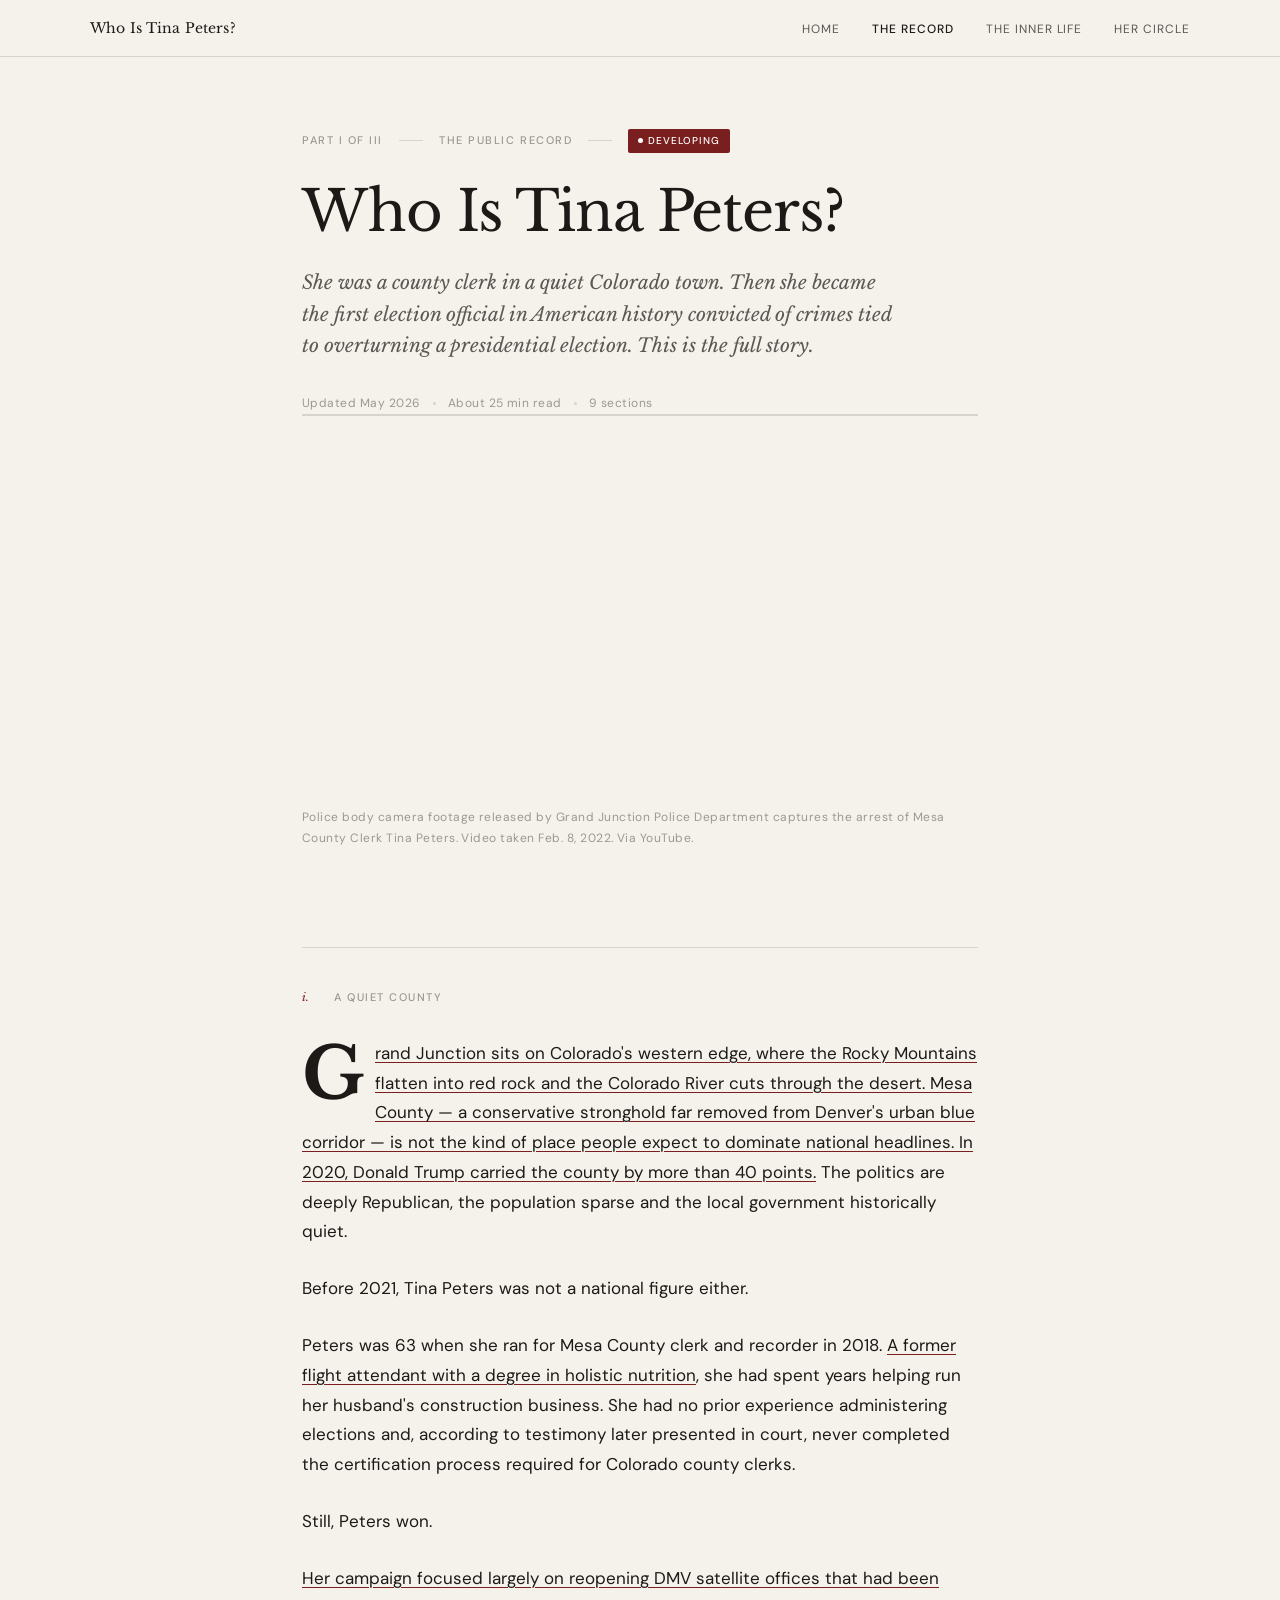
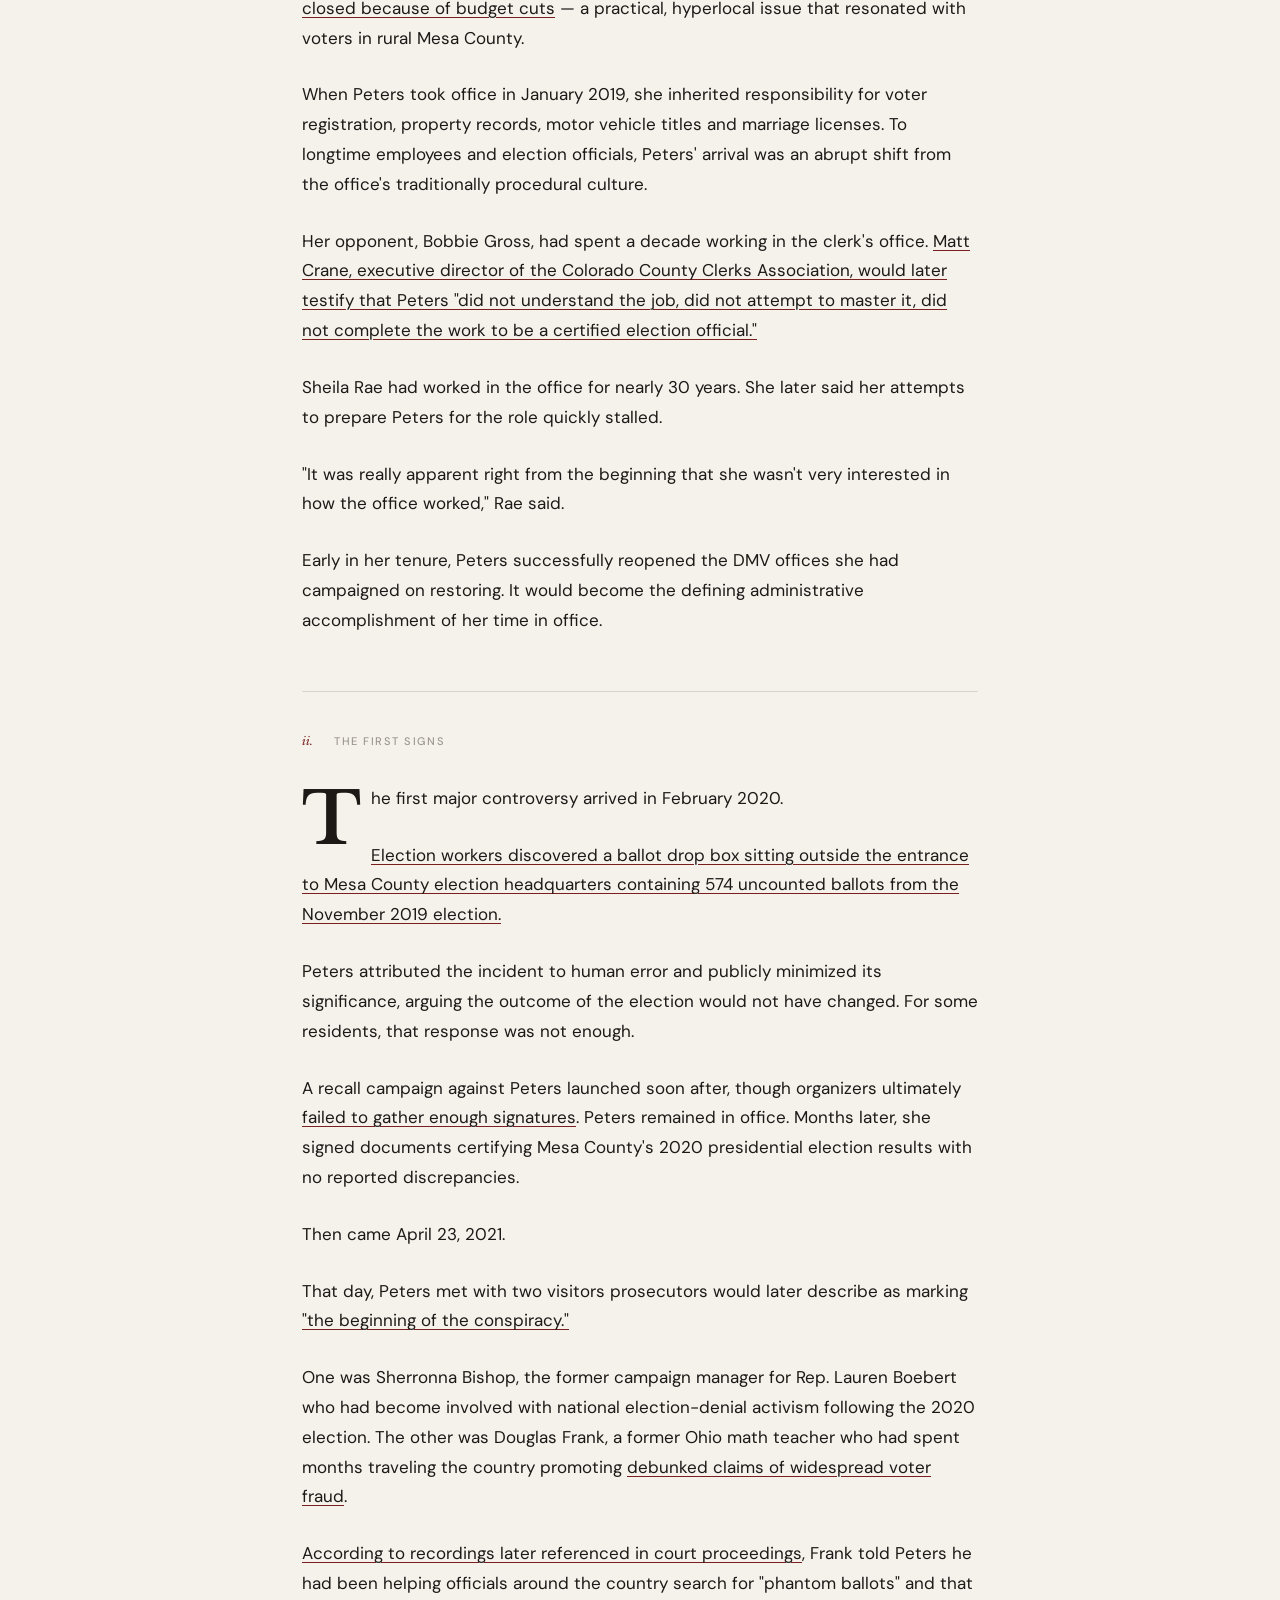
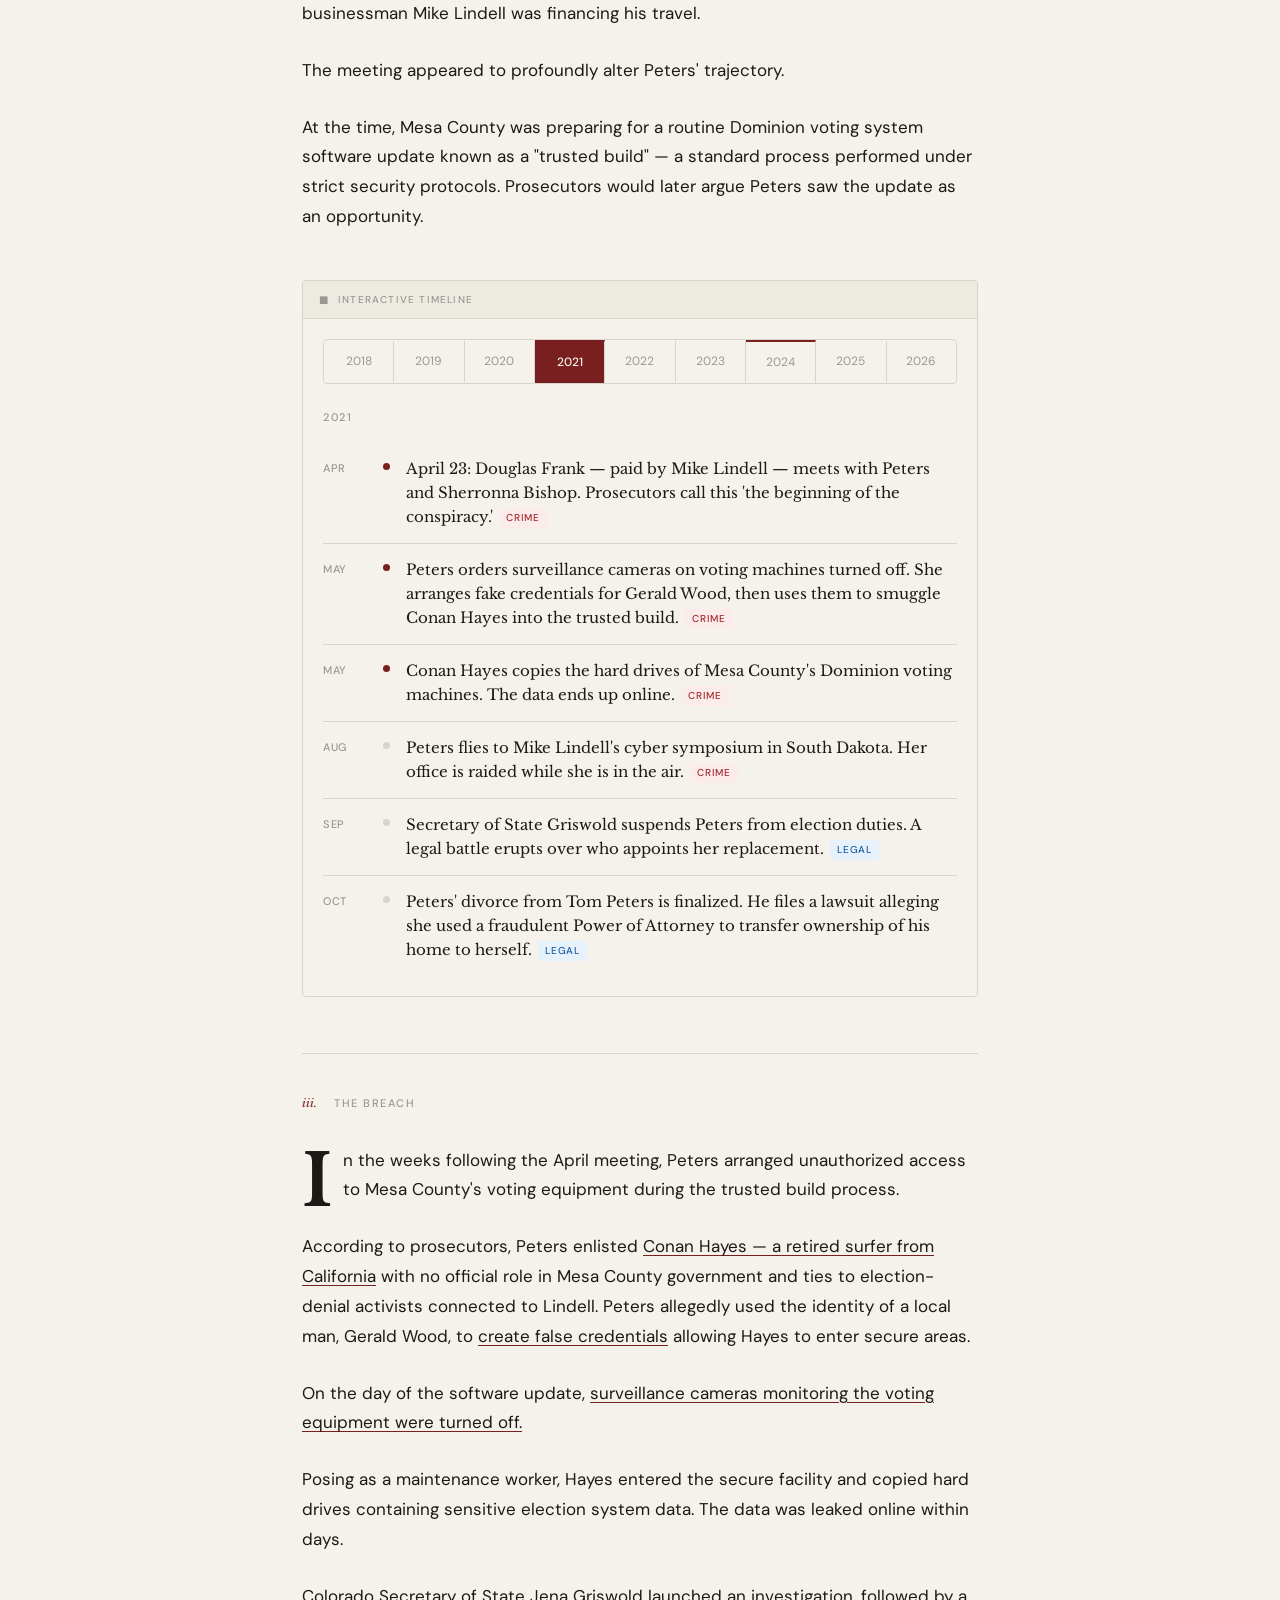
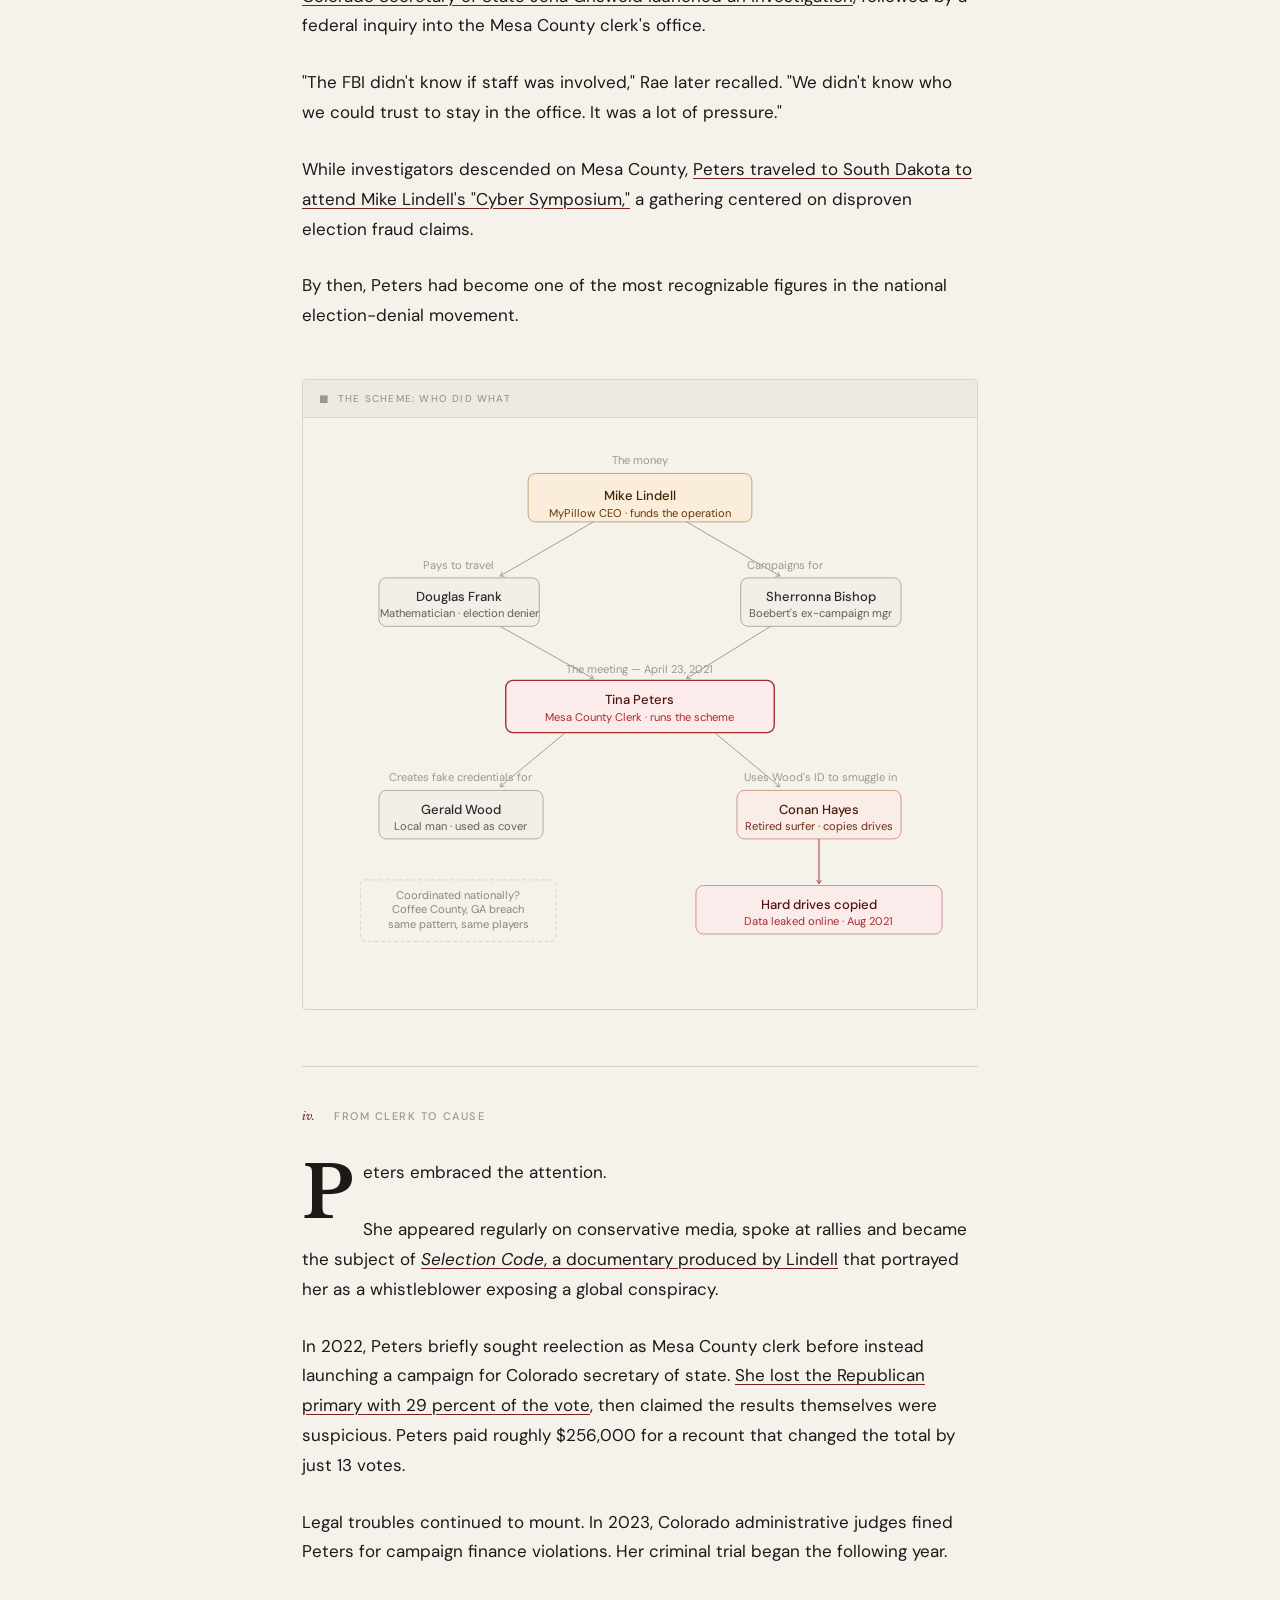
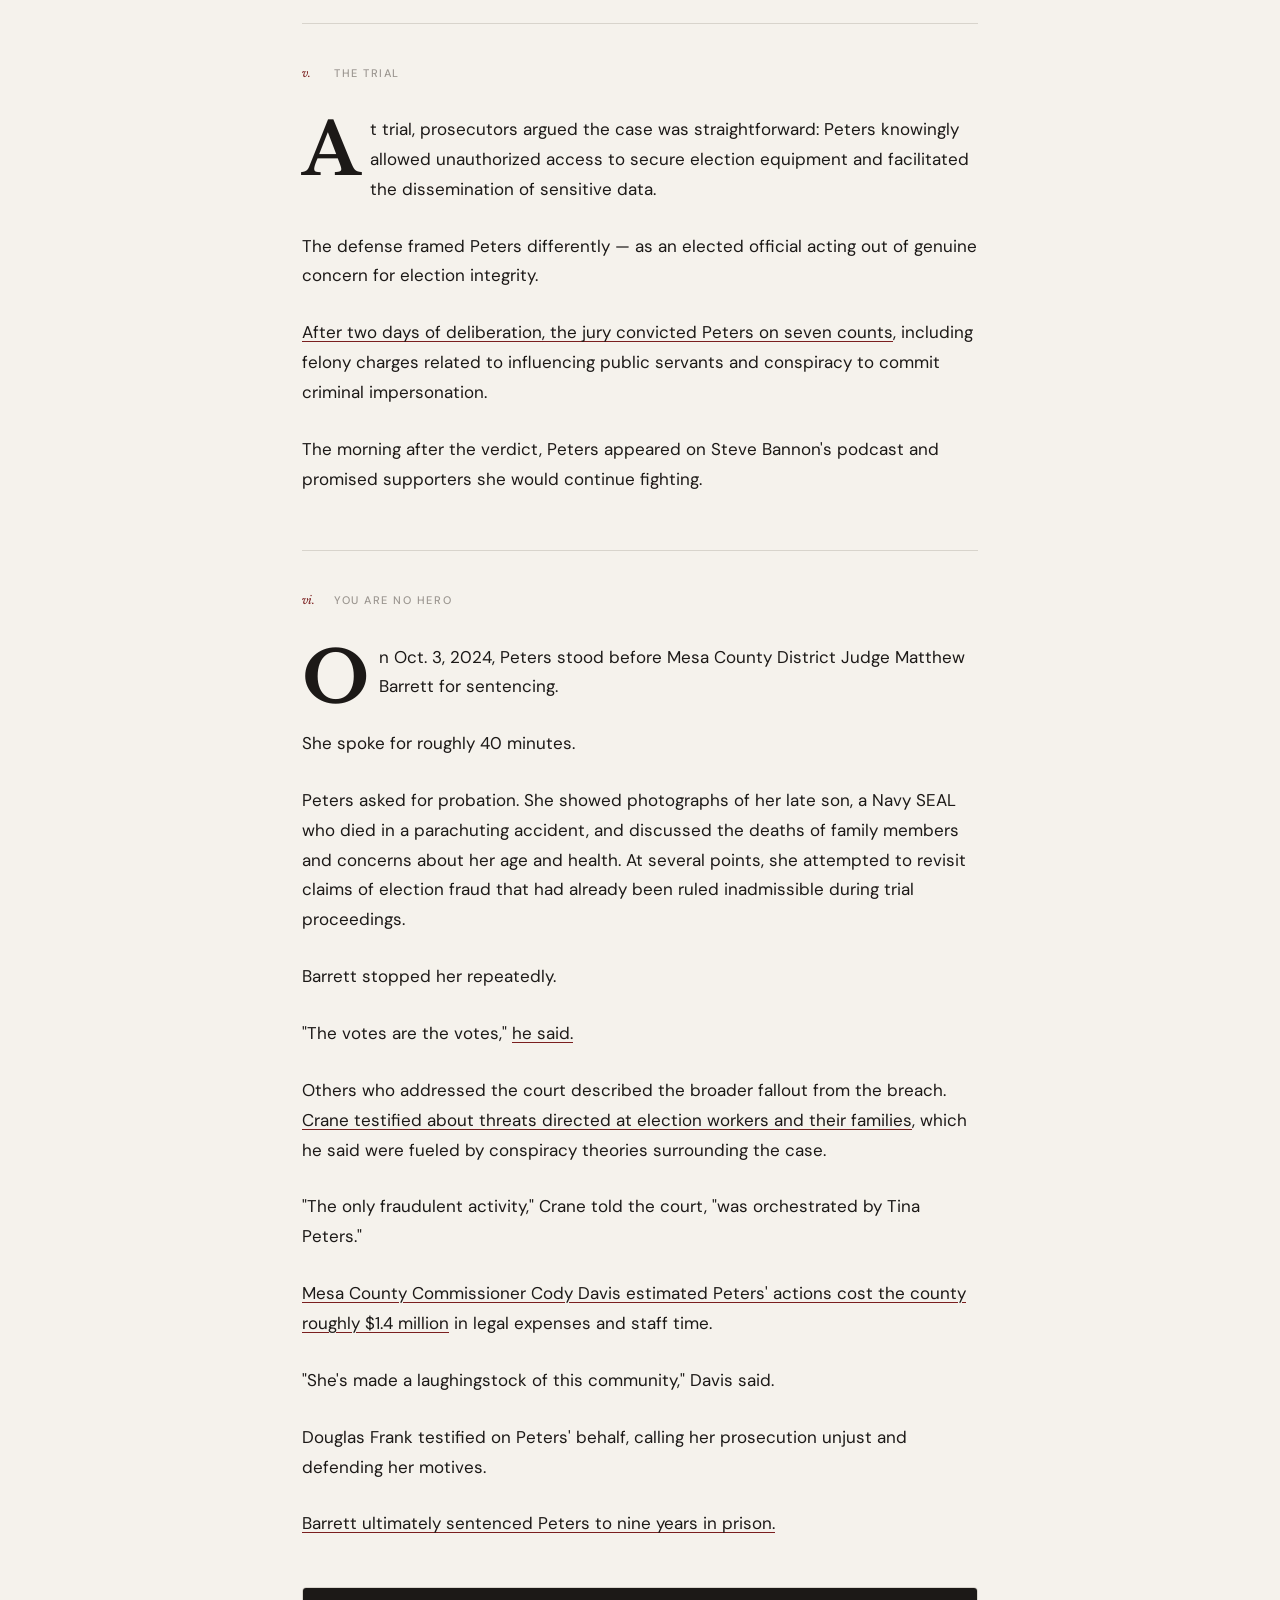
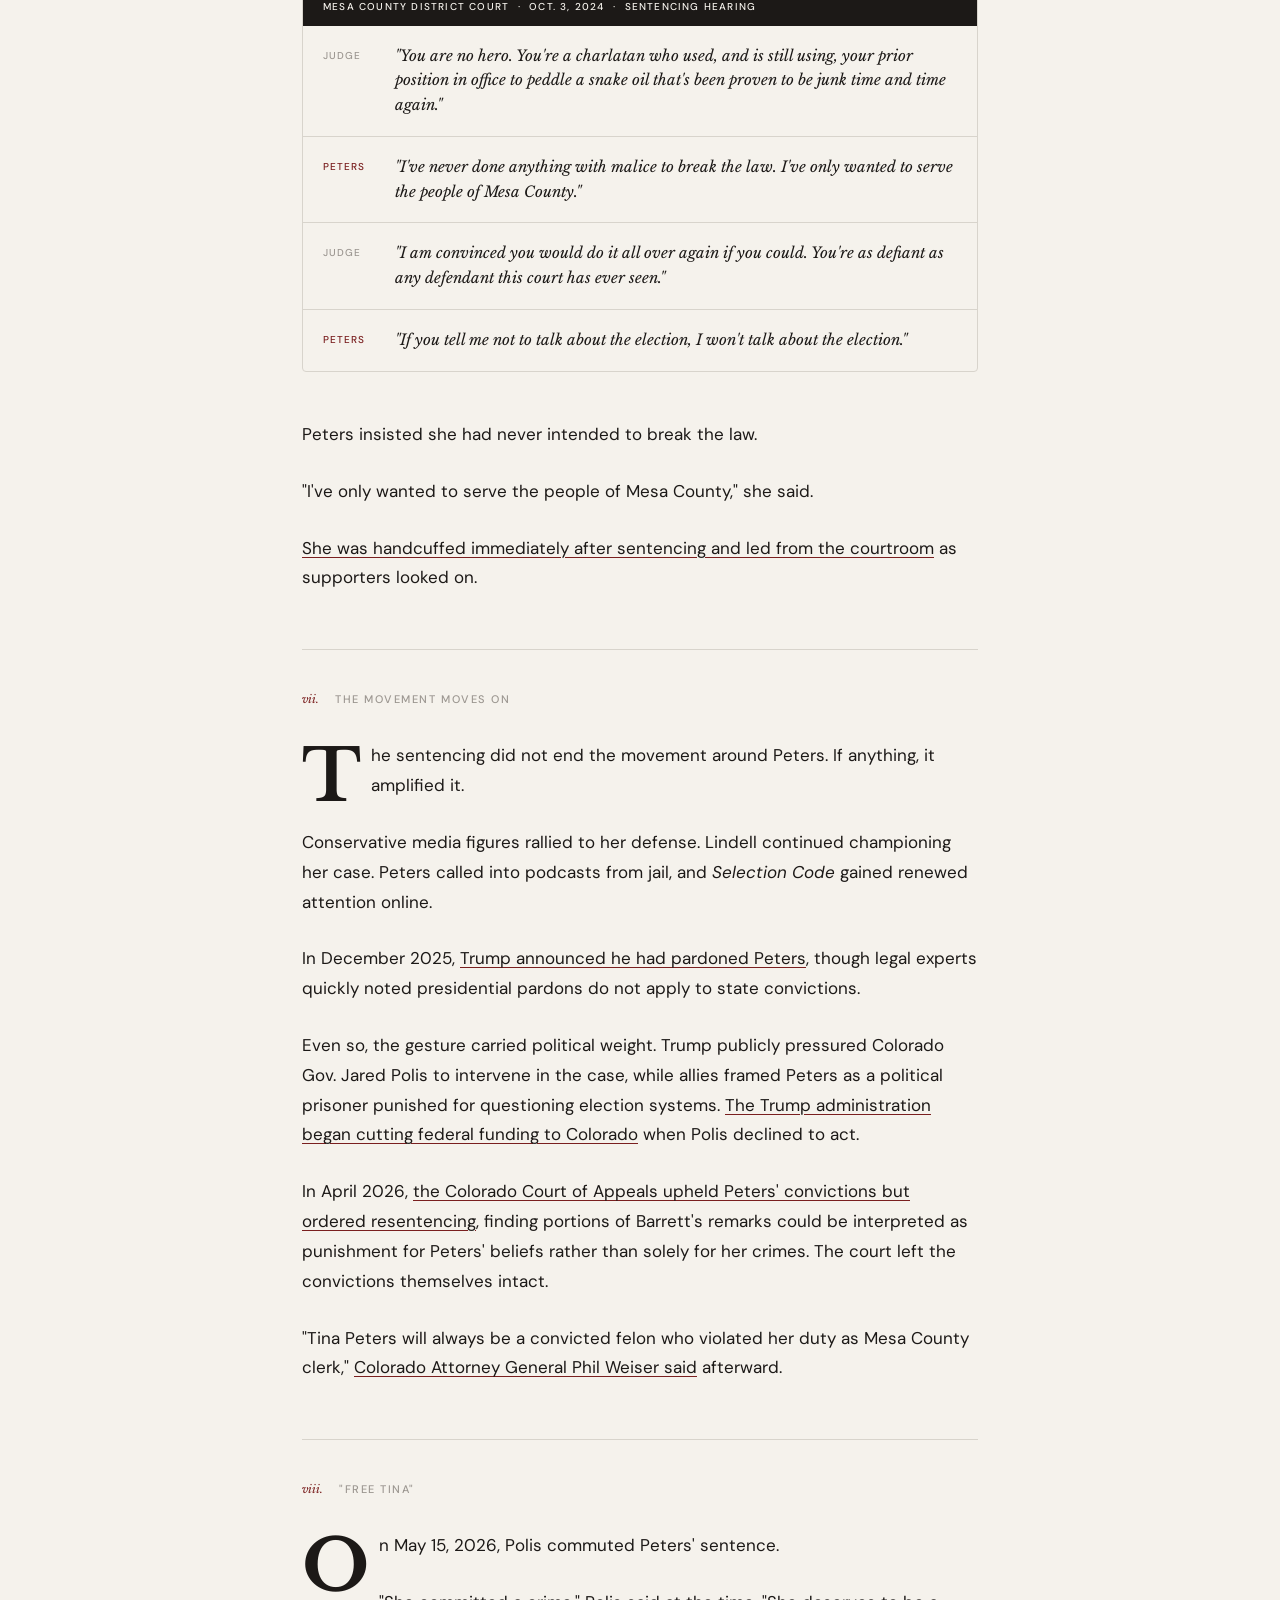
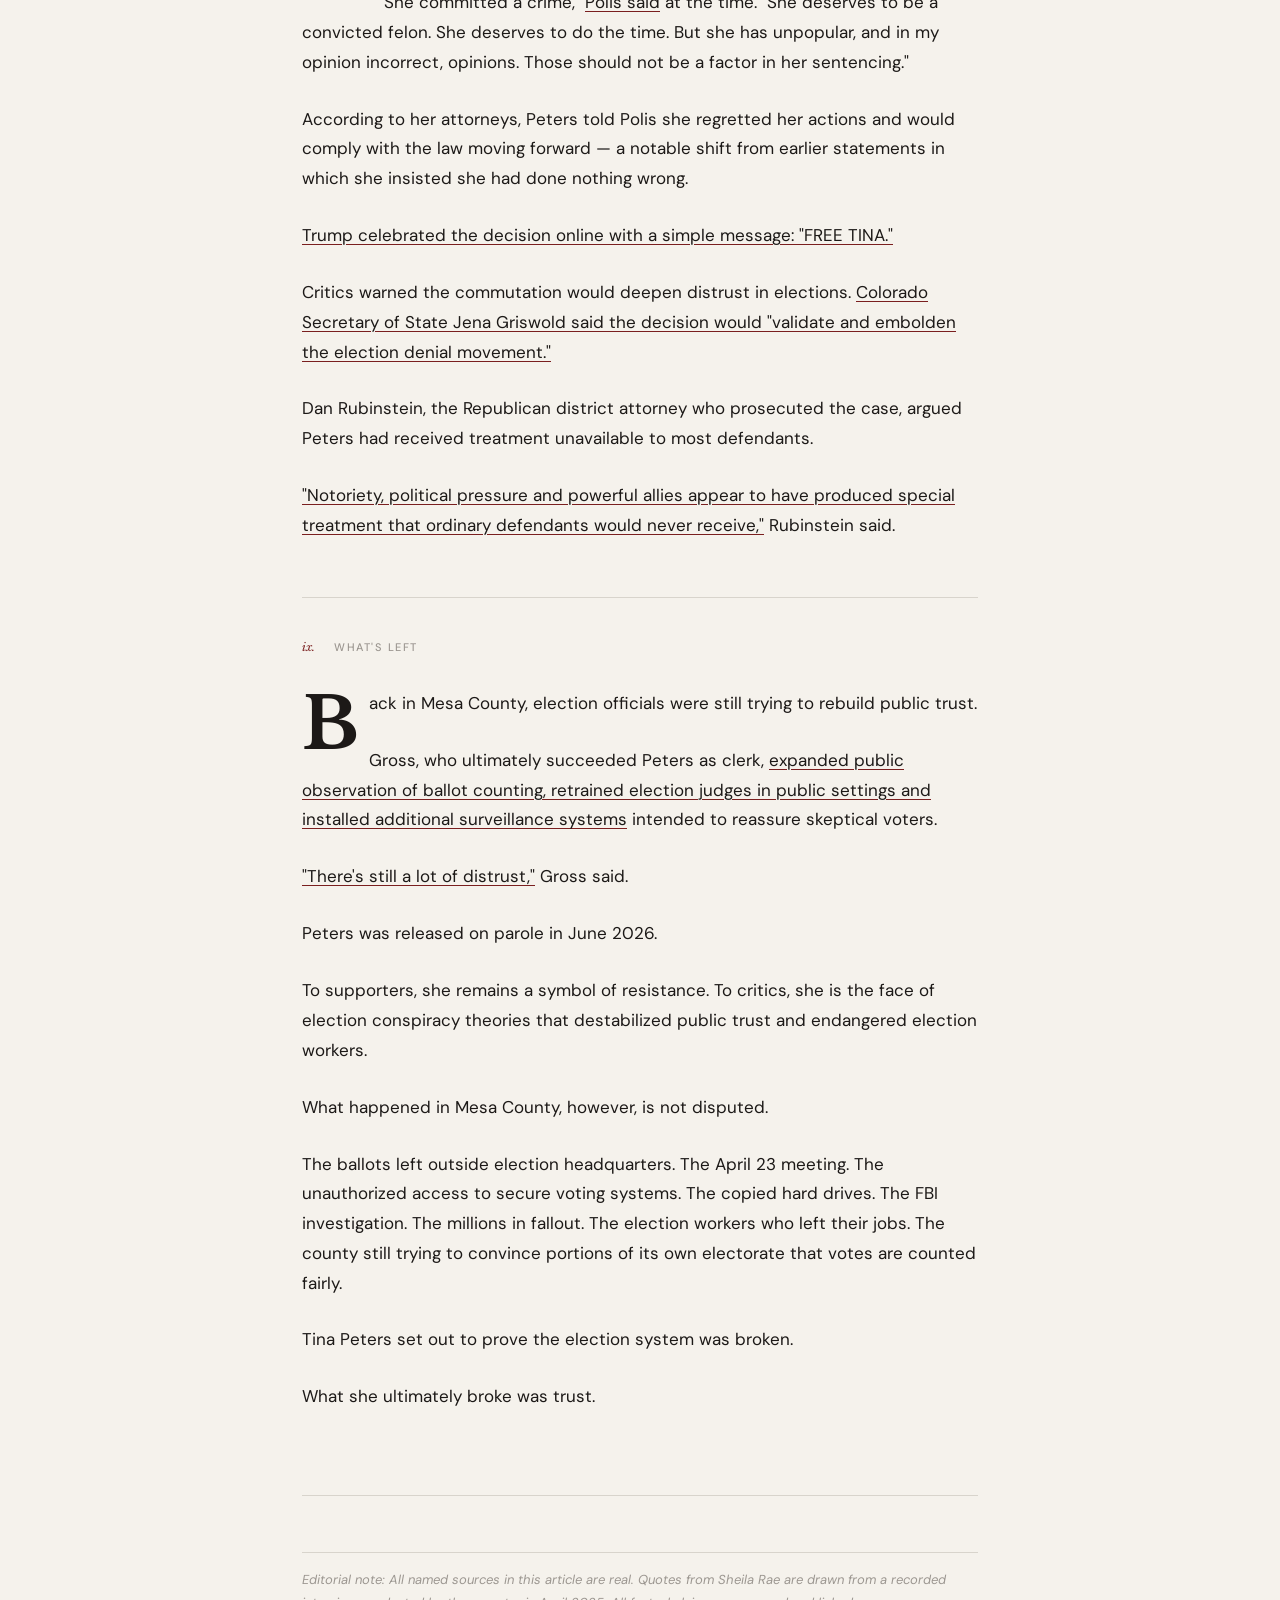
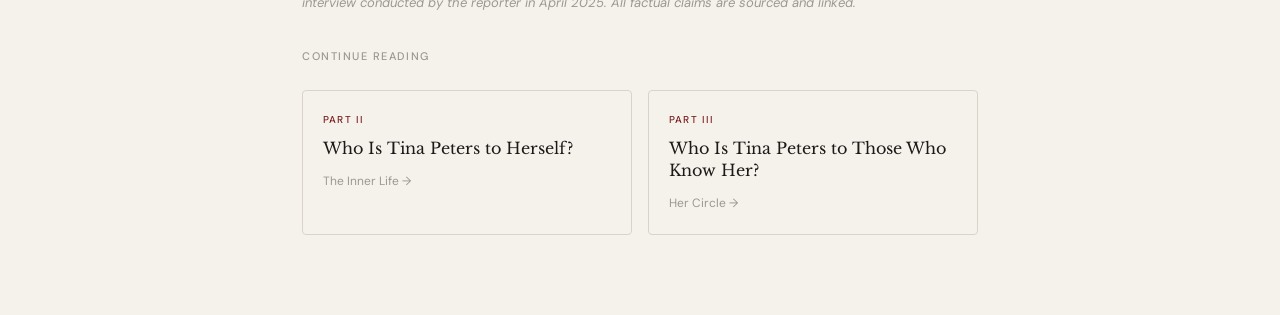
==== commit 12e5a40d: "Update article1.html" ====
--- a/article1.html
+++ b/article1.html
@@ -4,7 +4,7 @@
   <meta charset="UTF-8">
   <meta name="viewport" content="width=device-width, initial-scale=1.0">
   <title>Who Is Tina Peters? — Part I: The Public Record</title>
-  <meta name="description" content="The full documented story of Tina Peters: her election, her radicalization, her crime, her conviction, and her imminent release.">
+  <meta name="description" content="The full documented story of Tina Peters: her election, her radicalization, her crime, her conviction, and her release.">
   <link rel="stylesheet" href="style.css">
 </head>
 <body>
@@ -67,28 +67,53 @@
         <span class="section-title">A Quiet County</span>
       </div>
 
-      <p class="drop-cap">Grand Junction sits at the western edge of Colorado, where the Rockies flatten into red rock and high desert as The Colorado river meets the Gunnison headwaters. <a href="https://coloradosun.com/2022/03/09/tina-peters-investigations-indictments/" target="_blank">Mesa County, a quaint red pocket tucked behind Denver's urban blue epicenter, votes Republican by margins that would embarrass most swing states. In 2020, President Donald Trump carried the district by 40 points.</a> Sparsely populated and distinctly rural, it is not a place where people expect to make national news.</p>
-
-      <p>Tina Marie Peters was not a person who expected to make national news, either. She was 63 when she first ran for Mesa County Clerk in 2018, a former flight attendant who had spent years helping manage her husband's construction business. <a href="https://ballotpedia.org/Tina_Peters" target="_blank">Her degree was in holistic nutrition and she had never held elected office. She had never worked a day in the Mesa County Clerk's office, and a judge would latre point out, Peters never finished the certification required of county clerks in Colorado. <a href="https://ballotpedia.org/Tina_Peters" target="_blank"> </p>
-        
-      <p>But in what would become a characteristically lucky turn of events, Peters won. She ran on a platform of reopening DMV satellite offices that had been shuttered by budget cuts, an issue that apparently resonated with voters.</a></p>
-
-      The Mesa County Clerk and Recorder's office, which Peters inherited in January of 2019, handles voter registration, property records, motor vehicle titles and marriage licenses. To Peters' colleauges, the traditionally mundane job was an odd match for such a politically vivacious character. Her predecessors were historically skilled in the specialized role, and Peters' lack of experience was was anomoly. </p>
-
-      <p>Her opponent, Bobbie Gross, had worked in the clerk's office for ten years. <a href="https://coloradonewsline.com/2024/10/03/tina-peters-former-mesa-county-clerk-sentenced-to-9-years-in-prison-over-voting-systems-breach/" target="_blank">Matt Crane, executive director of the Colorado County Clerks Association</a>, would later tell a courtroom that Peters "did not understand the job, did not attempt to master it, did not complete the work to be a certified election official."</p> Sheila Rae, a former clerk and office member of nearly three decades, said her efforts to brief Peters on the position were ultumatley feckless.</p>
+      <p class="drop-cap"><a href="https://coloradosun.com/2022/03/09/tina-peters-investigations-indictments/" target="_blank">Grand Junction sits on Colorado's western edge, where the Rocky Mountains flatten into red rock and the Colorado River cuts through the desert. Mesa County — a conservative stronghold far removed from Denver's urban blue corridor — is not the kind of place people expect to dominate national headlines. In 2020, Donald Trump carried the county by more than 40 points.</a> The politics are deeply Republican, the population sparse and the local government historically quiet.</p>
+
+      <p>Before 2021, Tina Peters was not a national figure either.</p>
+
+      <p>Peters was 63 when she ran for Mesa County clerk and recorder in 2018. <a href="https://ballotpedia.org/Tina_Peters" target="_blank">A former flight attendant with a degree in holistic nutrition</a>, she had spent years helping run her husband's construction business. She had no prior experience administering elections and, according to testimony later presented in court, never completed the certification process required for Colorado county clerks.</p>
+
+      <p>Still, Peters won.</p>
+
+      <p><a href="https://ballotpedia.org/Tina_Peters" target="_blank">Her campaign focused largely on reopening DMV satellite offices that had been closed because of budget cuts</a> — a practical, hyperlocal issue that resonated with voters in rural Mesa County.</p>
+
+      <p>When Peters took office in January 2019, she inherited responsibility for voter registration, property records, motor vehicle titles and marriage licenses. To longtime employees and election officials, Peters' arrival was an abrupt shift from the office's traditionally procedural culture.</p>
+
+      <p>Her opponent, Bobbie Gross, had spent a decade working in the clerk's office. <a href="https://coloradonewsline.com/2024/10/03/tina-peters-former-mesa-county-clerk-sentenced-to-9-years-in-prison-over-voting-systems-breach/" target="_blank">Matt Crane, executive director of the Colorado County Clerks Association, would later testify that Peters "did not understand the job, did not attempt to master it, did not complete the work to be a certified election official."</a></p>
+
+      <p>Sheila Rae had worked in the office for nearly 30 years. She later said her attempts to prepare Peters for the role quickly stalled.</p>
 
       <p>"It was really apparent right from the beginning that she wasn't very interested in how the office worked," Rae said.</p>
 
-      <p>Despite her administrative handicap, the DMV offices eventually reopened under Peters. But this policy triumph would turn out to be a career high point.</p>
-
-      
-
-      <p>The controversy began early on in February 2020, <a href="https://coloradosun.com/2022/03/09/tina-peters-investigations-indictments/" target="_blank"> when workers discovered a ballot drop box sitting right outside the front entrance of the Mesa County elections headquarters. Inside were 574 uncounted ballots from the November 2019 election; meaning these were ballots that had been sitting there, in a box, in a parking lot for months. Peters attributed it to human error. Her response to the public, according to Rae, was essentially that it doesn't matter; the outcome wouldn't have changed anyway.</p>
-
-      <p>But a group of Mesa County voters didn't see it that way, <a href="https://coloradosun.com/2022/03/09/tina-peters-investigations-indictments/" target="_blank">so launched a recall effort.</a> Hindered by the 2020 Covid pandemic, however, they fell about 2,000 signatures short of the 12,000 needed. The recall failed.</p>
-
-      <p>Peters kept her job. Seven months later, she would sign documents certifying that Mesa County's 2020 presidential election results contained no discrepancies.</p>
-
+      <p>Early in her tenure, Peters successfully reopened the DMV offices she had campaigned on restoring. It would become the defining administrative accomplishment of her time in office.</p>
+
+      <!-- SECTION II -->
+      <div class="section-label">
+        <span class="section-num">ii.</span>
+        <span class="section-title">The First Signs</span>
+      </div>
+
+      <p class="drop-cap">The first major controversy arrived in February 2020.</p>
+
+      <p><a href="https://coloradosun.com/2022/03/09/tina-peters-investigations-indictments/" target="_blank">Election workers discovered a ballot drop box sitting outside the entrance to Mesa County election headquarters containing 574 uncounted ballots from the November 2019 election.</a></p>
+
+      <p>Peters attributed the incident to human error and publicly minimized its significance, arguing the outcome of the election would not have changed. For some residents, that response was not enough.</p>
+
+      <p>A recall campaign against Peters launched soon after, though organizers ultimately <a href="https://coloradosun.com/2022/03/09/tina-peters-investigations-indictments/" target="_blank">failed to gather enough signatures</a>. Peters remained in office. Months later, she signed documents certifying Mesa County's 2020 presidential election results with no reported discrepancies.</p>
+
+      <p>Then came April 23, 2021.</p>
+
+      <p>That day, Peters met with two visitors prosecutors would later describe as marking <a href="https://www.cpr.org/2024/07/31/tina-peters-trial-opening-statements/" target="_blank">"the beginning of the conspiracy."</a></p>
+
+      <p>One was Sherronna Bishop, the former campaign manager for Rep. Lauren Boebert who had become involved with national election-denial activism following the 2020 election. The other was Douglas Frank, a former Ohio math teacher who had spent months traveling the country promoting <a href="https://coloradotimesrecorder.com/2024/08/review-the-2022-documentary-defending-convicted-clerk-tina-peters-has-aged-worse-than-milk/63715/" target="_blank">debunked claims of widespread voter fraud</a>.</p>
+
+      <p><a href="https://www.cpr.org/2024/07/31/tina-peters-trial-opening-statements/" target="_blank">According to recordings later referenced in court proceedings</a>, Frank told Peters he had been helping officials around the country search for "phantom ballots" and that businessman Mike Lindell was financing his travel.</p>
+
+      <p>The meeting appeared to profoundly alter Peters' trajectory.</p>
+
+      <p>At the time, Mesa County was preparing for a routine Dominion voting system software update known as a "trusted build" — a standard process performed under strict security protocols. Prosecutors would later argue Peters saw the update as an opportunity.</p>
+
+      <!-- INTERACTIVE TIMELINE -->
       <div class="embed-block">
         <div class="embed-label-bar">&#9632;&nbsp; Interactive Timeline</div>
         <div style="padding: 20px;">
@@ -166,7 +191,7 @@
               ],
               2026: [
                 { month: "Apr", text: "Colorado Court of Appeals upholds Peters' conviction 3-0 but orders resentencing, finding that Judge Barrett improperly punished her for protected speech.", tag: "legal" },
-                { month: "May", text: "Governor Polis commutes Peters' sentence. She reportedly admitted she 'made a mistake.' Trump posts 'FREE TINA.' Peters is eligible for parole June 1, 2026.", tag: "political", red: true }
+                { month: "May", text: "Governor Polis commutes Peters' sentence. She reportedly admitted she 'made a mistake.' Trump posts 'FREE TINA.' Peters is released on parole in June 2026.", tag: "political", red: true }
               ]
             };
             var pivotYears = [2021, 2024];
@@ -199,51 +224,29 @@
         </div>
       </div>
 
-
-      <!-- SECTION II -->
+      <!-- SECTION III -->
       <div class="section-label">
         <span class="section-num">iii.</span>
-        <span class="section-title">The Beginning of the Conspiracy</span>
-      </div>
-
-      <p class="drop-cap">On April 23, 2021, two visitors came to see Tina Peters at her office in Grand Junction. Prosecutors would later call what happened that afternoon <a href="https://www.cpr.org/2024/07/31/tina-peters-trial-opening-statements/" target="_blank">"the beginning of the conspiracy."</a></p>
-
-      <p>The first visitor was Sherronna Bishop, who had managed Lauren Boebert's 2020 congressional campaign and had ties to national election-denial activists. The second was Douglas Frank, a former Ohio math teacher who had spent the months since the 2020 election traveling the country presenting debunked claims of voter fraud. <a href="https://coloradotimesrecorder.com/2024/08/review-the-2022-documentary-defending-convicted-clerk-tina-peters-has-aged-worse-than-milk/63715/" target="_blank">His claims had been rejected by mathematicians and election officials alike.</a> He was paid by MyPillow CEO Mike Lindell to make those trips.</p>
-
-      <p><a href="https://www.cpr.org/2024/07/31/tina-peters-trial-opening-statements/" target="_blank">A secret recording of the meeting was later played at Peters' trial.</a> On it, Frank can be heard telling the room: "I would be glad to help you find phantom ballots. I've been going around the country helping lots of people, and Mike Lindell pays me to do that."</p>
-
-      <p>Lindell had become one of the most prominent funders of election-denial activism in the country, bankrolling travel, legal fees and media productions for activists who shared his claims.</p>
-
-      <p>Prosecutors said Peters became "fixated" on voting problems after the meeting and began planning to bring an unauthorized person into the county's election equipment update the following month.</p>
-
-      <p>Peters had signed documents the previous fall <a href="https://en.wikipedia.org/wiki/Tina_Peters_(politician)" target="_blank">certifying that Mesa County's 2020 election results contained no discrepancies.</a> After April 23, she did not make that claim publicly again.</p>
-
-      <p>The following month, a routine software update of the county's Dominion voting machines was scheduled — what election officials call a "trusted build." Peters began making plans.</p>
-
-      <!-- SECTION IV -->
-      <div class="section-label">
-        <span class="section-num">iv.</span>
-        <span class="section-title">The Trusted Build</span>
-      </div>
-
-      <p class="drop-cap">In the weeks following the April 23 meeting, Peters began arranging unauthorized access to Mesa County's Dominion voting machine software update, scheduled for May 2021.</p>
-
-      <p>She found her outsider in <a href="https://www.cpr.org/2024/07/31/tina-peters-trial-opening-statements/" target="_blank">Conan James Hayes, a retired surfer from California</a> with no official role in Mesa County government. Hayes had connections to Mike Lindell's orbit and, investigators would later discover, to a <a href="https://coloradosun.com/2022/03/09/tina-peters-investigations-indictments/" target="_blank">similar breach of voting equipment in Coffee County, Georgia</a> — suggesting the Mesa County breach was part of something larger and more coordinated.</p>
-
-      <p>Peters solved the access problem by creating a paper identity for a local man named Gerald Wood, whom she was pretending to hire as a computer consultant. <a href="https://coloradosun.com/2024/10/03/tina-peters-election-security-trial-sentenced/" target="_blank">She told different people different things about who Wood was</a> — a state employee to some, a contractor to others, a new hire to others still. She obtained credentials for Wood by skipping normal vetting steps, then used those credentials to get Hayes in instead.</p>
-
-      <p>During the trusted build, while certified technicians performed the authorized update, Hayes was in the room. He made copies of the hard drives of Mesa County's voting machines — sensitive election data, passwords, system records. He walked out with them.</p>
-
-      <p>In May 2021, <a href="https://en.wikipedia.org/wiki/Tina_Peters_(politician)" target="_blank">Peters ordered the surveillance cameras monitoring the voting machines turned off.</a></p>
-
-      <p>The copied data ended up online. <a href="https://www.cpr.org/2024/10/03/tina-peters-former-mesa-county-clerk-prison/" target="_blank">Colorado Secretary of State Jena Griswold discovered the breach</a> and launched an investigation. The FBI arrived at the Mesa County Clerk's office. Staff were interviewed. Equipment was quarantined.</p>
-
-      <p>"The FBI doesn't know if staff's in on it," Sheila Rae recalled of those first chaotic days. "Who they could trust to stay in the office. It was a lot of pressure."</p>
-
-      <p>Peters, meanwhile, was on a plane to South Dakota. <a href="https://coloradosun.com/2022/03/09/tina-peters-investigations-indictments/" target="_blank">Mike Lindell was holding a "cyber symposium,"</a> and she was going to be there. Her office was being raided while she flew.</p>
-
-      <p>The voting equipment was decertified and had to be replaced. The community that had elected her was, in the words of one county commissioner, <a href="https://coloradonewsline.com/2024/10/03/tina-peters-former-mesa-county-clerk-sentenced-to-9-years-in-prison-over-voting-systems-breach/" target="_blank">"a national laughingstock."</a></p>
-
+        <span class="section-title">The Breach</span>
+      </div>
+
+      <p class="drop-cap">In the weeks following the April meeting, Peters arranged unauthorized access to Mesa County's voting equipment during the trusted build process.</p>
+
+      <p>According to prosecutors, Peters enlisted <a href="https://www.cpr.org/2024/07/31/tina-peters-trial-opening-statements/" target="_blank">Conan Hayes — a retired surfer from California</a> with no official role in Mesa County government and ties to election-denial activists connected to Lindell. Peters allegedly used the identity of a local man, Gerald Wood, to <a href="https://coloradosun.com/2024/10/03/tina-peters-election-security-trial-sentenced/" target="_blank">create false credentials</a> allowing Hayes to enter secure areas.</p>
+
+      <p>On the day of the software update, <a href="https://en.wikipedia.org/wiki/Tina_Peters_(politician)" target="_blank">surveillance cameras monitoring the voting equipment were turned off.</a></p>
+
+      <p>Posing as a maintenance worker, Hayes entered the secure facility and copied hard drives containing sensitive election system data. The data was leaked online within days.</p>
+
+      <p><a href="https://www.cpr.org/2024/10/03/tina-peters-former-mesa-county-clerk-prison/" target="_blank">Colorado Secretary of State Jena Griswold launched an investigation</a>, followed by a federal inquiry into the Mesa County clerk's office.</p>
+
+      <p>"The FBI didn't know if staff was involved," Rae later recalled. "We didn't know who we could trust to stay in the office. It was a lot of pressure."</p>
+
+      <p>While investigators descended on Mesa County, <a href="https://coloradosun.com/2022/03/09/tina-peters-investigations-indictments/" target="_blank">Peters traveled to South Dakota to attend Mike Lindell's "Cyber Symposium,"</a> a gathering centered on disproven election fraud claims.</p>
+
+      <p>By then, Peters had become one of the most recognizable figures in the national election-denial movement.</p>
+
+      <!-- SCHEME DIAGRAM -->
       <div class="embed-block">
         <div class="embed-label-bar">&#9632;&nbsp; The Scheme: Who Did What</div>
         <div style="padding: 20px;">
@@ -297,80 +300,64 @@
         </div>
       </div>
 
+      <!-- SECTION IV -->
+      <div class="section-label">
+        <span class="section-num">iv.</span>
+        <span class="section-title">From Clerk to Cause</span>
+      </div>
+
+      <p class="drop-cap">Peters embraced the attention.</p>
+
+      <p>She appeared regularly on conservative media, spoke at rallies and became the subject of <a href="https://coloradotimesrecorder.com/2024/08/review-the-2022-documentary-defending-convicted-clerk-tina-peters-has-aged-worse-than-milk/63715/" target="_blank"><em>Selection Code</em>, a documentary produced by Lindell</a> that portrayed her as a whistleblower exposing a global conspiracy.</p>
+
+      <p>In 2022, Peters briefly sought reelection as Mesa County clerk before instead launching a campaign for Colorado secretary of state. <a href="https://en.wikipedia.org/wiki/Tina_Peters_(politician)" target="_blank">She lost the Republican primary with 29 percent of the vote</a>, then claimed the results themselves were suspicious. Peters paid roughly $256,000 for a recount that changed the total by just 13 votes.</p>
+
+      <p>Legal troubles continued to mount. In 2023, Colorado administrative judges fined Peters for campaign finance violations. Her criminal trial began the following year.</p>
+
       <!-- SECTION V -->
       <div class="section-label">
         <span class="section-num">v.</span>
-        <span class="section-title">The Circus</span>
-      </div>
-
-      <p class="drop-cap">Following the breach, Peters became a prominent figure in the national election-denial movement.</p>
-
-      <p>She appeared at rallies. She gave interviews. <a href="https://coloradotimesrecorder.com/2024/08/review-the-2022-documentary-defending-convicted-clerk-tina-peters-has-aged-worse-than-milk/63715/" target="_blank">Mike Lindell produced a documentary about her called <em>Selection Code</em></a>, which cast her as the protagonist of a global conspiracy thriller. The film did not name Conan Hayes. It did not mention that the data had been copied and leaked. It presented Peters as a whistleblower and a martyr, and it found an audience.</p>
-
-      <p>In January 2022, she filed for reelection as Mesa County Clerk. A month later, she dropped that bid and announced she was running for Colorado Secretary of State instead — the statewide official who oversees all elections in Colorado.</p>
-
-      <p>She lost. <a href="https://en.wikipedia.org/wiki/Tina_Peters_(politician)" target="_blank">She came in second out of three candidates in the Republican primary, finishing with 29 percent of the vote.</a> She said she didn't accept the result. She suggested fraud.</p>
-
-      <p>"Half this county thinks she's a hero," said Grand Junction resident Matt Etheim. "The other half just wants their DMV back."</p>
-
-      <p><a href="https://en.wikipedia.org/wiki/Tina_Peters_(politician)" target="_blank">She paid $256,000 for a manual recount.</a> The recount gave her 13 additional votes. She still had 29 percent. She still lost.</p>
-
-      <p>Through all of it, the legal machinery was grinding forward. Her deputy clerks, <a href="https://coloradosun.com/2022/03/09/tina-peters-investigations-indictments/" target="_blank">Belinda Knisley and Sandra Brown, were charged alongside her.</a> Both eventually took plea deals in exchange for testifying against Peters.</p>
-
-      <p>Peters pleaded not guilty to everything.</p>
-
-      <p>In October 2023, <a href="https://en.wikipedia.org/wiki/Tina_Peters_(politician)" target="_blank">the Colorado Office of Administrative Courts fined her $15,400</a> for campaign finance violations.</p>
-
-      <p>The trial was set for the summer of 2024.</p>
+        <span class="section-title">The Trial</span>
+      </div>
+
+      <p class="drop-cap">At trial, prosecutors argued the case was straightforward: Peters knowingly allowed unauthorized access to secure election equipment and facilitated the dissemination of sensitive data.</p>
+
+      <p>The defense framed Peters differently — as an elected official acting out of genuine concern for election integrity.</p>
+
+      <p><a href="https://coloradosun.com/2022/03/09/tina-peters-investigations-indictments/" target="_blank">After two days of deliberation, the jury convicted Peters on seven counts</a>, including felony charges related to influencing public servants and conspiracy to commit criminal impersonation.</p>
+
+      <p>The morning after the verdict, Peters appeared on Steve Bannon's podcast and promised supporters she would continue fighting.</p>
 
       <!-- SECTION VI -->
       <div class="section-label">
         <span class="section-num">vi.</span>
-        <span class="section-title">The Trial</span>
-      </div>
-
-      <p class="drop-cap">The trial began on July 31, 2024, in Grand Junction.</p>
-
-      <p>For the prosecution, the story was simple. <a href="https://www.cpr.org/2024/07/31/tina-peters-trial-opening-statements/" target="_blank">Deputy Attorney General Janet Shapiro told the jury that April 23, 2021 was "the beginning of the conspiracy"</a> — the day Peters met with Douglas Frank and began plotting to bring an unauthorized person into a secure government facility.</p>
-
-      <p>For the defense, Peters was a public servant who had acted within her authority, driven by genuine concern about the integrity of the elections she oversaw.</p>
-
-      <p><a href="https://coloradosun.com/2022/03/09/tina-peters-investigations-indictments/" target="_blank">Belinda Knisley, Peters' former deputy clerk, testified against her</a> as part of her plea agreement. So did Sandra Brown. Both had worked alongside Peters and watched the scheme take shape.</p>
-
-      <p>Peters did not testify.</p>
-
-      <p>The jury was not allowed to hear Peters' evidence about election fraud. <a href="https://www.cpr.org/2024/10/03/tina-peters-former-mesa-county-clerk-prison/" target="_blank">Judge Matthew Barrett ruled it inadmissible.</a></p>
-
-      <p>The deliberations lasted two days.</p>
-
-      <p><a href="https://coloradonewsline.com/2024/10/03/tina-peters-former-mesa-county-clerk-sentenced-to-9-years-in-prison-over-voting-systems-breach/" target="_blank">On Aug. 12, 2024, the jury found Peters guilty on seven of 10 charges</a> — three felony counts of attempting to influence a public servant, one felony count of conspiracy to commit criminal impersonation, and three misdemeanor counts of official misconduct, violation of duty, and failure to comply with the secretary of state.</p>
-
-      <p>The following morning, <a href="https://en.wikipedia.org/wiki/Tina_Peters_(politician)" target="_blank">Peters appeared on Steve Bannon's <em>War Room</em> podcast</a> to tell her supporters she would keep fighting.</p>
-
-      <p>Sentencing was set for October.</p>
-
-      <!-- SECTION VII -->
-      <div class="section-label">
-        <span class="section-num">vii.</span>
         <span class="section-title">You Are No Hero</span>
       </div>
 
-      <p class="drop-cap">On October 3, 2024, Tina Peters stood before Judge Matthew Barrett in the Mesa County District Court and spoke for forty minutes. She had asked for probation. She had prepared remarks. She had photographs.</p>
-
-      <p>She showed the judge a picture of her son, Remington — the Navy SEAL who had died in a parachute accident in 2017. She showed him a picture of her ex-husband, Tom, who had died the previous December. She talked about her 95-year-old mother in Virginia. She said prison would be a death sentence for a woman her age.</p>
-
-      <p>She also tried to introduce the election fraud evidence that had been ruled inadmissible at trial. Judge Barrett interrupted her. <a href="https://www.cpr.org/2024/10/03/tina-peters-former-mesa-county-clerk-prison/" target="_blank">"I've let you go on enough about this,"</a> he said. "The votes are the votes."</p>
-
-      <p><a href="https://coloradonewsline.com/2024/10/03/tina-peters-former-mesa-county-clerk-sentenced-to-9-years-in-prison-over-voting-systems-breach/" target="_blank">Matt Crane described death threats made to election officials and their families</a> — threats fueled, he argued, by Peters' conspiracy theories. "The only fraudulent activity," Crane told the court, "was orchestrated by Tina Peters."</p>
-
-      <p><a href="https://coloradonewsline.com/2024/10/03/tina-peters-former-mesa-county-clerk-sentenced-to-9-years-in-prison-over-voting-systems-breach/" target="_blank">Mesa County Commissioner Cody Davis estimated that Peters' actions had cost the county $1.4 million</a> in legal fees and lost employee time. "She's made a laughingstock of this community," he told the judge.</p>
-
-      <p>Douglas Frank spoke in her defense. "I am uniquely qualified to judge Tina Peters' state of mind," <a href="https://coloradonewsline.com/2024/10/03/tina-peters-former-mesa-county-clerk-sentenced-to-9-years-in-prison-over-voting-systems-breach/" target="_blank">he told the court.</a> "It boggles my mind that a Gold Star mother is subjected to this tyranny."</p>
-
-      <p>Barrett did not grant probation. <a href="https://coloradosun.com/2024/10/03/tina-peters-election-security-trial-sentenced/" target="_blank">He sentenced her to nine years in the Colorado Department of Corrections.</a></p>
+      <p class="drop-cap">On Oct. 3, 2024, Peters stood before Mesa County District Judge Matthew Barrett for sentencing.</p>
+
+      <p>She spoke for roughly 40 minutes.</p>
+
+      <p>Peters asked for probation. She showed photographs of her late son, a Navy SEAL who died in a parachuting accident, and discussed the deaths of family members and concerns about her age and health. At several points, she attempted to revisit claims of election fraud that had already been ruled inadmissible during trial proceedings.</p>
+
+      <p>Barrett stopped her repeatedly.</p>
+
+      <p>"The votes are the votes," <a href="https://www.cpr.org/2024/10/03/tina-peters-former-mesa-county-clerk-prison/" target="_blank">he said.</a></p>
+
+      <p>Others who addressed the court described the broader fallout from the breach. <a href="https://coloradonewsline.com/2024/10/03/tina-peters-former-mesa-county-clerk-sentenced-to-9-years-in-prison-over-voting-systems-breach/" target="_blank">Crane testified about threats directed at election workers and their families</a>, which he said were fueled by conspiracy theories surrounding the case.</p>
+
+      <p>"The only fraudulent activity," Crane told the court, "was orchestrated by Tina Peters."</p>
+
+      <p><a href="https://coloradonewsline.com/2024/10/03/tina-peters-former-mesa-county-clerk-sentenced-to-9-years-in-prison-over-voting-systems-breach/" target="_blank">Mesa County Commissioner Cody Davis estimated Peters' actions cost the county roughly $1.4 million</a> in legal expenses and staff time.</p>
+
+      <p>"She's made a laughingstock of this community," Davis said.</p>
+
+      <p>Douglas Frank testified on Peters' behalf, calling her prosecution unjust and defending her motives.</p>
+
+      <p><a href="https://coloradosun.com/2024/10/03/tina-peters-election-security-trial-sentenced/" target="_blank">Barrett ultimately sentenced Peters to nine years in prison.</a></p>
 
       <div class="court-exchange">
-        <div class="exchange-header">Mesa County District Court &nbsp;·&nbsp; October 3, 2024 &nbsp;·&nbsp; Sentencing Hearing</div>
+        <div class="exchange-header">Mesa County District Court &nbsp;·&nbsp; Oct. 3, 2024 &nbsp;·&nbsp; Sentencing Hearing</div>
         <div class="exchange-line">
           <span class="exchange-speaker judge">Judge</span>
           <span class="exchange-words">"You are no hero. You're a charlatan who used, and is still using, your prior position in office to peddle a snake oil that's been proven to be junk time and time again."</span>
@@ -389,59 +376,78 @@
         </div>
       </div>
 
-      <p><a href="https://coloradosun.com/2024/10/03/tina-peters-election-security-trial-sentenced/" target="_blank">She was handcuffed immediately after sentencing and led out of the courtroom.</a> Her supporters watched her go. One of them — Dee Valdez Pepper, a friend who had met Peters over a smear of lipstick at a Lincoln Day dinner — later described the moment. "She just turned and looked at all of us," Pepper said, "just like, please, is this really happening?"</p>
-
-      <p>It was.</p>
+      <p>Peters insisted she had never intended to break the law.</p>
+
+      <p>"I've only wanted to serve the people of Mesa County," she said.</p>
+
+      <p><a href="https://coloradosun.com/2024/10/03/tina-peters-election-security-trial-sentenced/" target="_blank">She was handcuffed immediately after sentencing and led from the courtroom</a> as supporters looked on.</p>
+
+      <!-- SECTION VII -->
+      <div class="section-label">
+        <span class="section-num">vii.</span>
+        <span class="section-title">The Movement Moves On</span>
+      </div>
+
+      <p class="drop-cap">The sentencing did not end the movement around Peters. If anything, it amplified it.</p>
+
+      <p>Conservative media figures rallied to her defense. Lindell continued championing her case. Peters called into podcasts from jail, and <em>Selection Code</em> gained renewed attention online.</p>
+
+      <p>In December 2025, <a href="https://en.wikipedia.org/wiki/Tina_Peters_(politician)" target="_blank">Trump announced he had pardoned Peters</a>, though legal experts quickly noted presidential pardons do not apply to state convictions.</p>
+
+      <p>Even so, the gesture carried political weight. Trump publicly pressured Colorado Gov. Jared Polis to intervene in the case, while allies framed Peters as a political prisoner punished for questioning election systems. <a href="https://www.cpr.org/2026/04/02/tina-peters-appeal/" target="_blank">The Trump administration began cutting federal funding to Colorado</a> when Polis declined to act.</p>
+
+      <p>In April 2026, <a href="https://coloradosun.com/2026/04/02/colorado-court-of-appeals-overturns-tina-peters-sentence/" target="_blank">the Colorado Court of Appeals upheld Peters' convictions but ordered resentencing</a>, finding portions of Barrett's remarks could be interpreted as punishment for Peters' beliefs rather than solely for her crimes. The court left the convictions themselves intact.</p>
+
+      <p>"Tina Peters will always be a convicted felon who violated her duty as Mesa County clerk," <a href="https://coloradosun.com/2026/04/02/colorado-court-of-appeals-overturns-tina-peters-sentence/" target="_blank">Colorado Attorney General Phil Weiser said</a> afterward.</p>
 
       <!-- SECTION VIII -->
       <div class="section-label">
         <span class="section-num">viii.</span>
-        <span class="section-title">The Machine Keeps Running</span>
-      </div>
-
-      <p class="drop-cap">The handcuffs went on, and the movement got to work.</p>
-
-      <p>Within hours of the sentencing, right-wing media had a new martyr. Peters called into Steve Bannon's podcast from jail. Mike Lindell issued a statement. The <em>Selection Code</em> documentary got a fresh wave of attention.</p>
-
-      <p>In December 2025, <a href="https://en.wikipedia.org/wiki/Tina_Peters_(politician)" target="_blank">President Donald Trump announced he had pardoned Tina Peters.</a> Legal experts noted that presidential pardons do not apply to state convictions. Trump's pardon was, in a technical sense, a piece of paper.</p>
-
-      <p>It was not, however, nothing. Trump's public support gave the movement fresh energy. He began pressuring Governor Jared Polis to release her, and when Polis declined, <a href="https://www.cpr.org/2026/04/02/tina-peters-appeal/" target="_blank">the Trump administration began cutting federal funding to Colorado.</a> The state filed a lawsuit alleging coordinated retaliation.</p>
-
-      <p>On April 2, 2026, <a href="https://coloradosun.com/2026/04/02/colorado-court-of-appeals-overturns-tina-peters-sentence/" target="_blank">the Colorado Court of Appeals issued a 77-page ruling</a> upholding her conviction on all counts but ordering resentencing. <a href="https://coloradosun.com/2026/04/02/colorado-court-of-appeals-overturns-tina-peters-sentence/" target="_blank">Several of Barrett's statements during sentencing, the appeals judges wrote, "can be read only as the infliction of punishment because of Peters's beliefs and statements about election fraud."</a></p>
-
-      <p>The appeals court also addressed Trump's pardon: <a href="https://www.kktv.com/2026/04/02/colorado-court-appeals-upholds-conviction-former-mesa-county-clerk-tina-peters-asks-resentencing/" target="_blank">it "does not reach Peters's state offenses."</a></p>
-
-      <p>"Whatever happens with her sentence," <a href="https://coloradosun.com/2026/04/02/colorado-court-of-appeals-overturns-tina-peters-sentence/" target="_blank">Colorado Attorney General Phil Weiser said,</a> "Tina Peters will always be a convicted felon who violated her duty as Mesa County clerk, put other lives at risk, and threatened our democracy."</p>
+        <span class="section-title">"Free Tina"</span>
+      </div>
+
+      <p class="drop-cap">On May 15, 2026, Polis commuted Peters' sentence.</p>
+
+      <p>"She committed a crime," <a href="https://www.denver7.com/news/politics/gov-jared-polis-grants-tina-peters-clemency-cuts-sentence-of-disgraced-former-mesa-county-clerk-in-half" target="_blank">Polis said</a> at the time. "She deserves to be a convicted felon. She deserves to do the time. But she has unpopular, and in my opinion incorrect, opinions. Those should not be a factor in her sentencing."</p>
+
+      <p>According to her attorneys, Peters told Polis she regretted her actions and would comply with the law moving forward — a notable shift from earlier statements in which she insisted she had done nothing wrong.</p>
+
+      <p><a href="https://www.denver7.com/news/politics/gov-jared-polis-grants-tina-peters-clemency-cuts-sentence-of-disgraced-former-mesa-county-clerk-in-half" target="_blank">Trump celebrated the decision online with a simple message: "FREE TINA."</a></p>
+
+      <p>Critics warned the commutation would deepen distrust in elections. <a href="https://coloradosun.com/2026/04/02/colorado-court-of-appeals-overturns-tina-peters-sentence/" target="_blank">Colorado Secretary of State Jena Griswold said the decision would "validate and embolden the election denial movement."</a></p>
+
+      <p>Dan Rubinstein, the Republican district attorney who prosecuted the case, argued Peters had received treatment unavailable to most defendants.</p>
+
+      <p><a href="https://en.wikipedia.org/wiki/Tina_Peters_(politician)" target="_blank">"Notoriety, political pressure and powerful allies appear to have produced special treatment that ordinary defendants would never receive,"</a> Rubinstein said.</p>
 
       <!-- SECTION IX -->
       <div class="section-label">
         <span class="section-num">ix.</span>
-        <span class="section-title">"Free Tina"</span>
-      </div>
-
-      <p class="drop-cap">On May 15, 2026, Governor Jared Polis commuted Tina Peters' sentence.</p>
-
-      <p><a href="https://www.denver7.com/news/politics/gov-jared-polis-grants-tina-peters-clemency-cuts-sentence-of-disgraced-former-mesa-county-clerk-in-half" target="_blank">"She committed a crime,"</a> Polis told reporters. "She deserves to be a convicted felon. She deserves to do the time. But she has unpopular, and in my opinion, incorrect opinions. Those should not be a factor in her sentencing."</p>
-
-      <p>Peters, her attorneys said, had told Polis she had made a mistake and would follow the law going forward. <a href="https://www.cnn.com/2026/05/15/politics/tina-peters-clemency-elections-jared-polis-colorado" target="_blank">It was a striking reversal</a> from the woman who had told a courtroom eighteen months earlier that she would do it all again.</p>
-
-      <p><a href="https://www.denver7.com/news/politics/gov-jared-polis-grants-tina-peters-clemency-cuts-sentence-of-disgraced-former-mesa-county-clerk-in-half" target="_blank">Donald Trump posted "FREE TINA" on Truth Social.</a> The election-denial movement celebrated.</p>
-
-      <p><a href="https://coloradosun.com/2026/04/02/colorado-court-of-appeals-overturns-tina-peters-sentence/" target="_blank">Colorado Secretary of State Jena Griswold said the commutation</a> "will validate and embolden the election denial movement, and leave a dark, dangerous imprint on American democracy for years to come."</p>
-
-      <p>Dan Rubinstein, the Mesa County District Attorney who prosecuted the case — a Republican — was pointed. <a href="https://en.wikipedia.org/wiki/Tina_Peters_(politician)" target="_blank">"Notoriety, political pressure and powerful allies appear to have produced special treatment that ordinary defendants would never receive,"</a> he said.</p>
-
-      <p>In Grand Junction, Bobbie Gross was still doing the work. <a href="https://www.rmpbs.org/news/election-2024/mesa-county-election-security" target="_blank">She had opened ballot counting to public observers, trained election judges in front of the community, installed new surveillance systems, held hand counts to prove the machines were accurate.</a></p>
-
-      <p>"There's still a lot of distrust," Gross said.</p>
-
-      <p>Peters was released on parole in June 2026. She is a convicted felon. She is also, to a significant portion of the country, a hero.</p>
-
-      <p>What is not in dispute is what happened in Mesa County. The ballots left in the parking lot. The meeting on April 23. The man who walked into a secure facility under a borrowed name and walked out with hard drives full of sensitive data. The staff who were interviewed by the FBI and never quite recovered. The $1.4 million. The election workers who quit. The community that is still, years later, trying to convince its own residents that their votes are counted honestly.</p>
-
-      <p>Tina Peters did not set out to do any of that. She set out to prove something. She never did.</p>
-
-
+        <span class="section-title">What's Left</span>
+      </div>
+
+      <p class="drop-cap">Back in Mesa County, election officials were still trying to rebuild public trust.</p>
+
+      <p>Gross, who ultimately succeeded Peters as clerk, <a href="https://www.rmpbs.org/news/election-2024/mesa-county-election-security" target="_blank">expanded public observation of ballot counting, retrained election judges in public settings and installed additional surveillance systems</a> intended to reassure skeptical voters.</p>
+
+      <p><a href="https://www.rmpbs.org/news/election-2024/mesa-county-election-security" target="_blank">"There's still a lot of distrust,"</a> Gross said.</p>
+
+      <p>Peters was released on parole in June 2026.</p>
+
+      <p>To supporters, she remains a symbol of resistance. To critics, she is the face of election conspiracy theories that destabilized public trust and endangered election workers.</p>
+
+      <p>What happened in Mesa County, however, is not disputed.</p>
+
+      <p>The ballots left outside election headquarters. The April 23 meeting. The unauthorized access to secure voting systems. The copied hard drives. The FBI investigation. The millions in fallout. The election workers who left their jobs. The county still trying to convince portions of its own electorate that votes are counted fairly.</p>
+
+      <p>Tina Peters set out to prove the election system was broken.</p>
+
+      <p>What she ultimately broke was trust.</p>
+
+    </div>
+
+    <footer class="article-footer">
+      <p style="font-size: 13px; color: var(--ink-muted); border-top: 1px solid var(--border); padding-top: 16px; margin-bottom: 32px;"><em>Editorial note: All named sources in this article are real. Quotes from Sheila Rae are drawn from a recorded interview conducted by the reporter in April 2025. All factual claims are sourced and linked.</em></p>
       <p class="footer-label">Continue Reading</p>
       <div class="footer-series">
         <a href="article2.html" class="series-card">
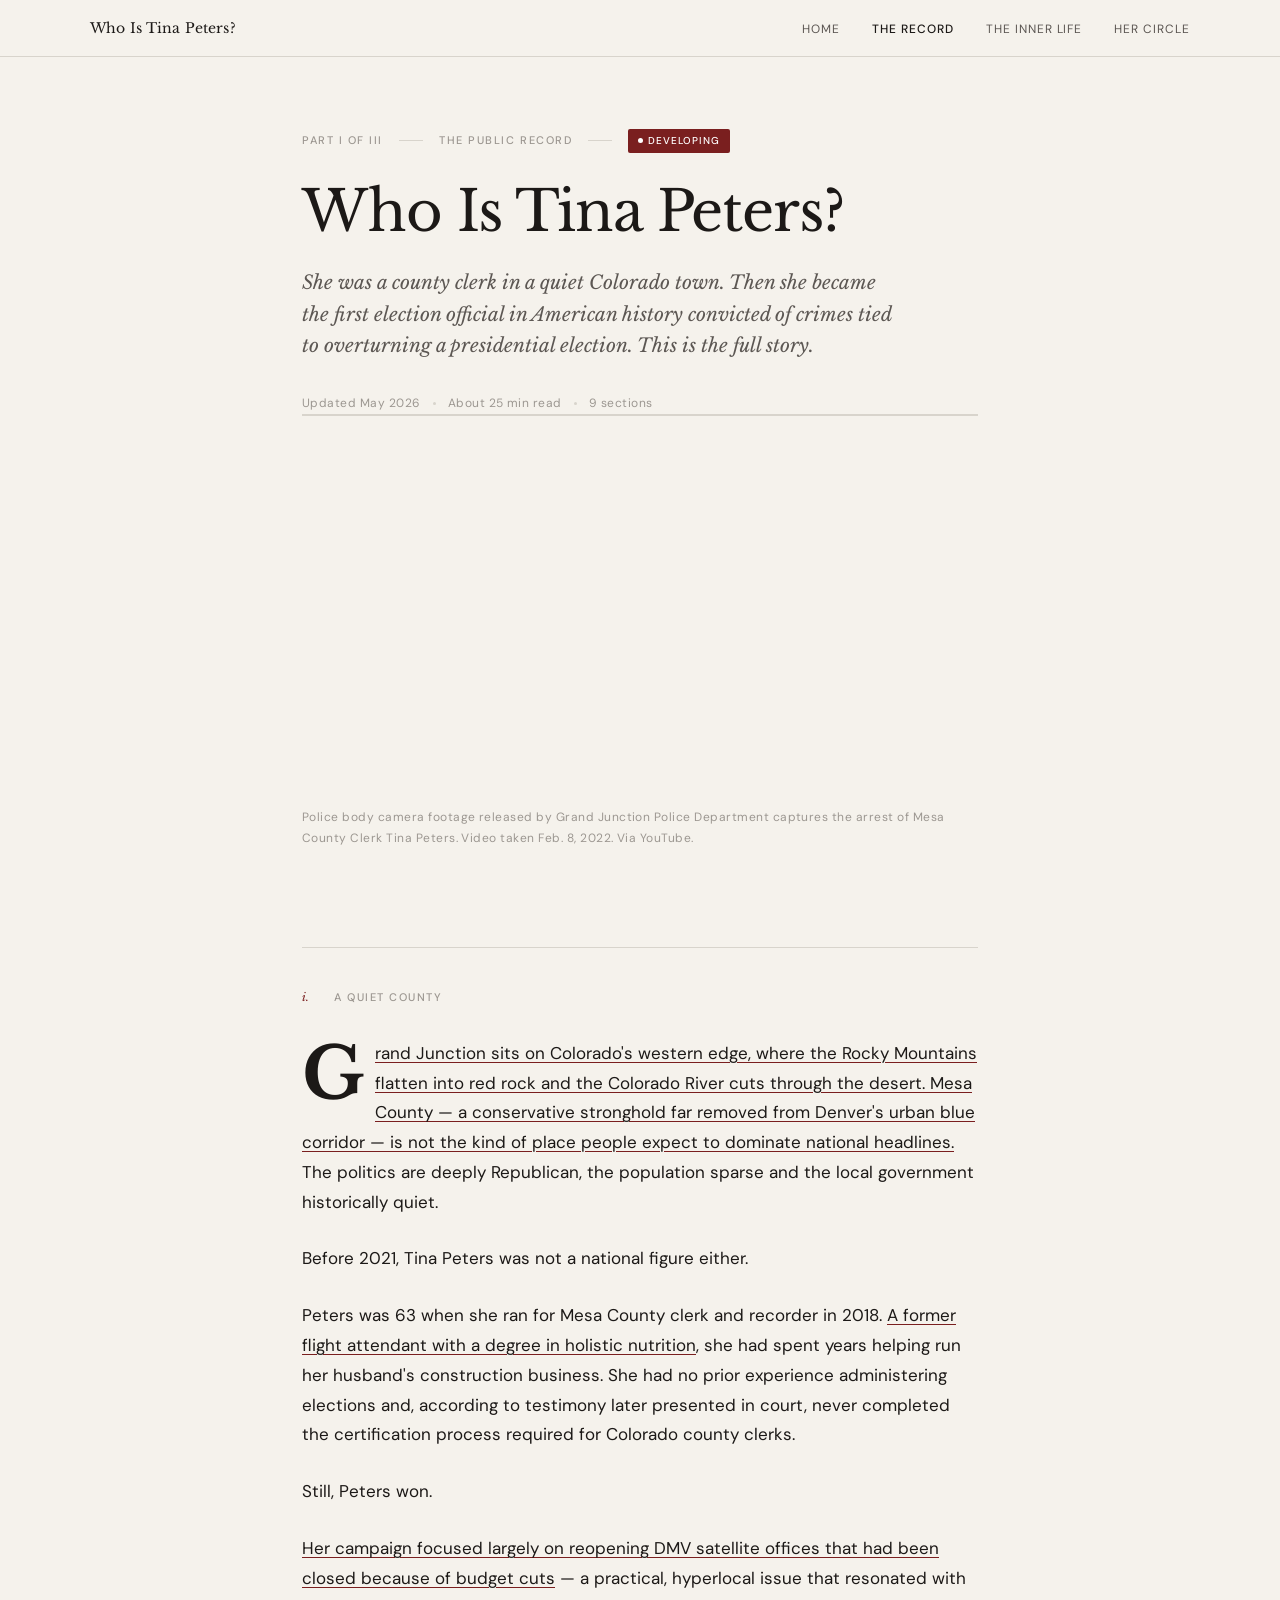
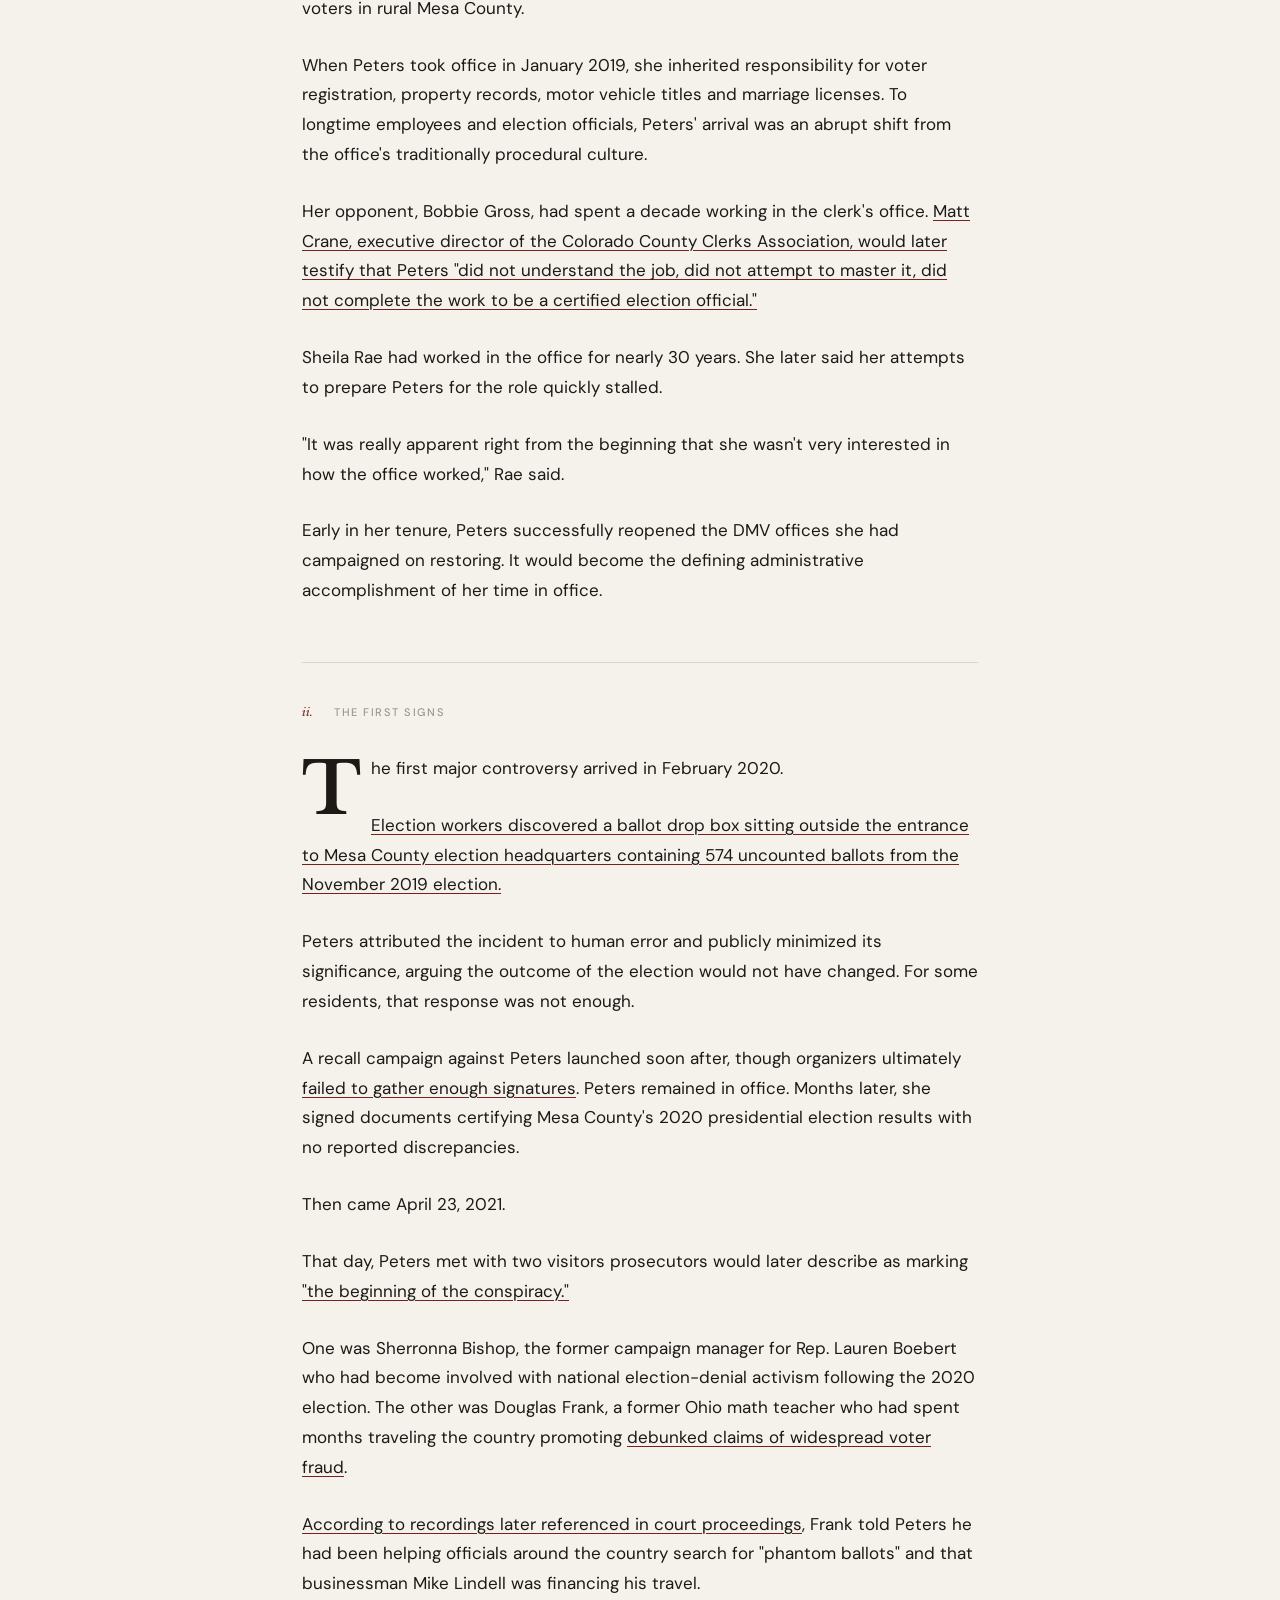
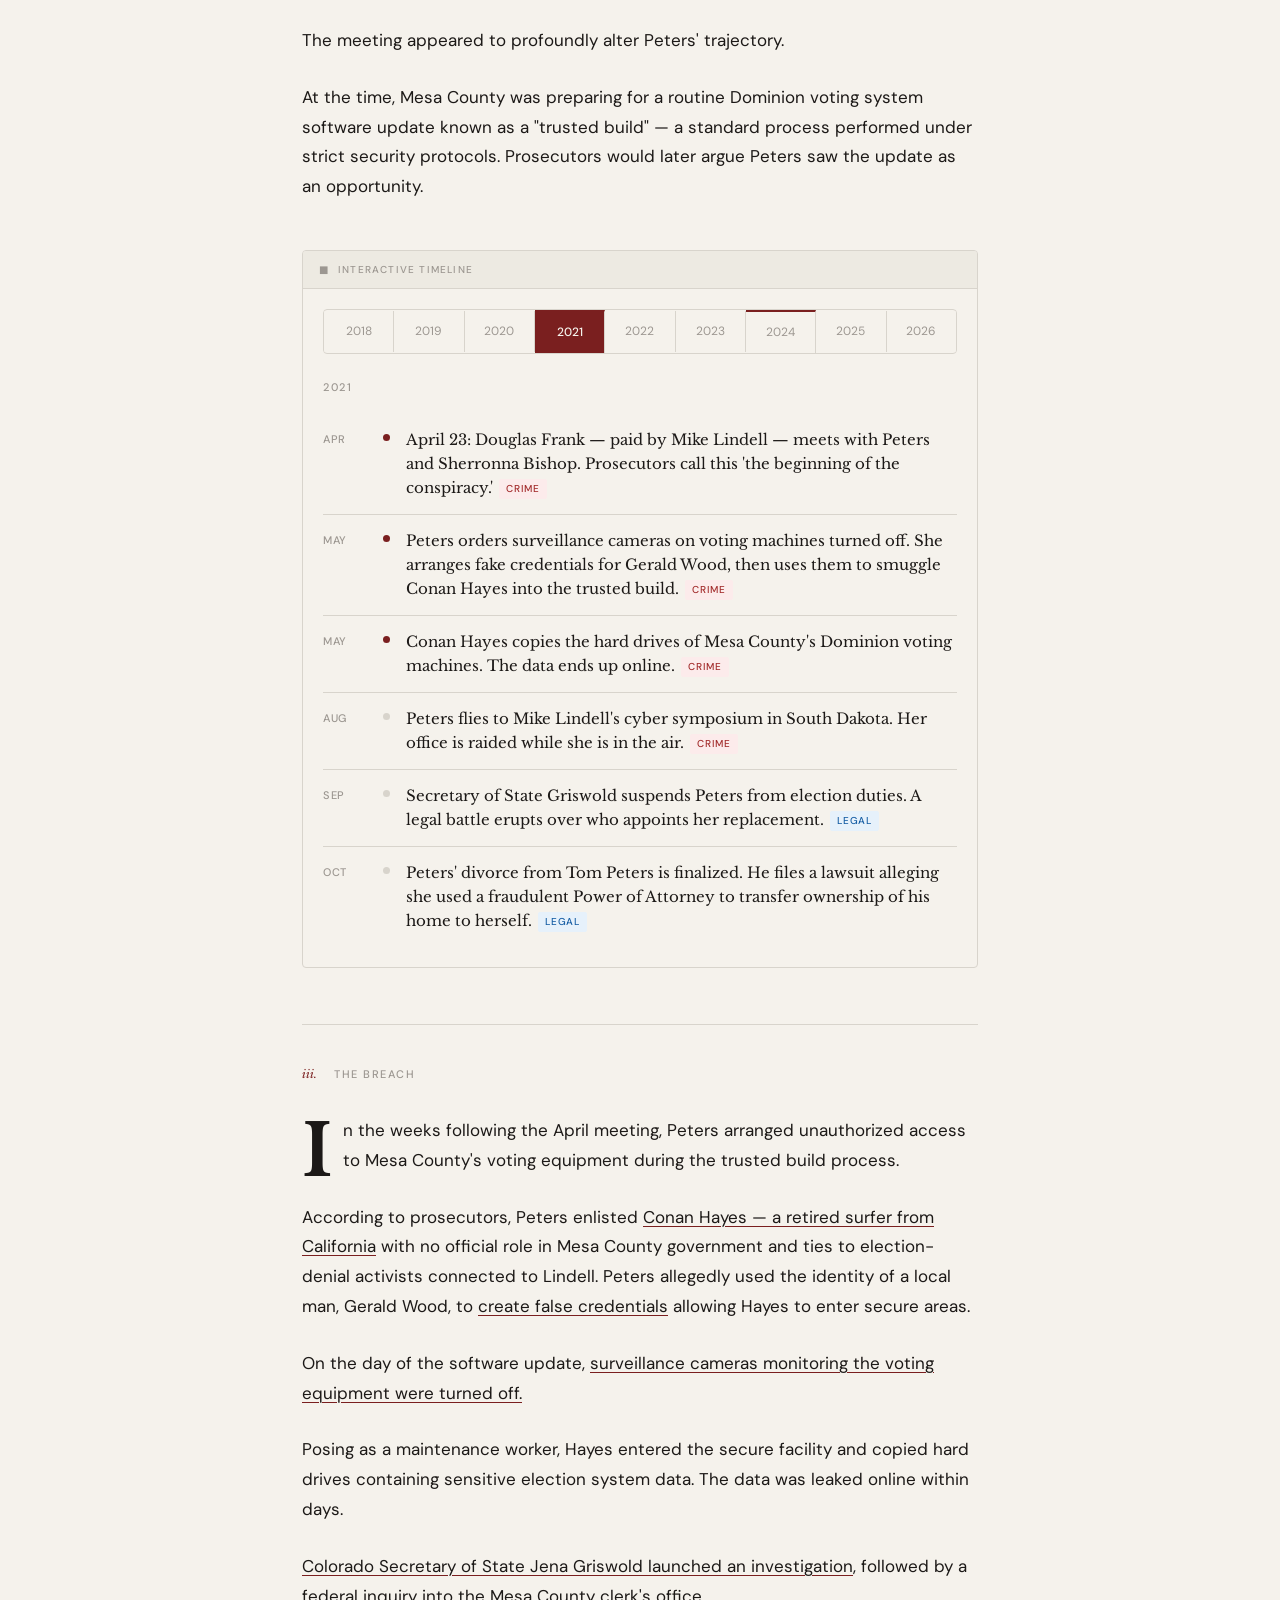
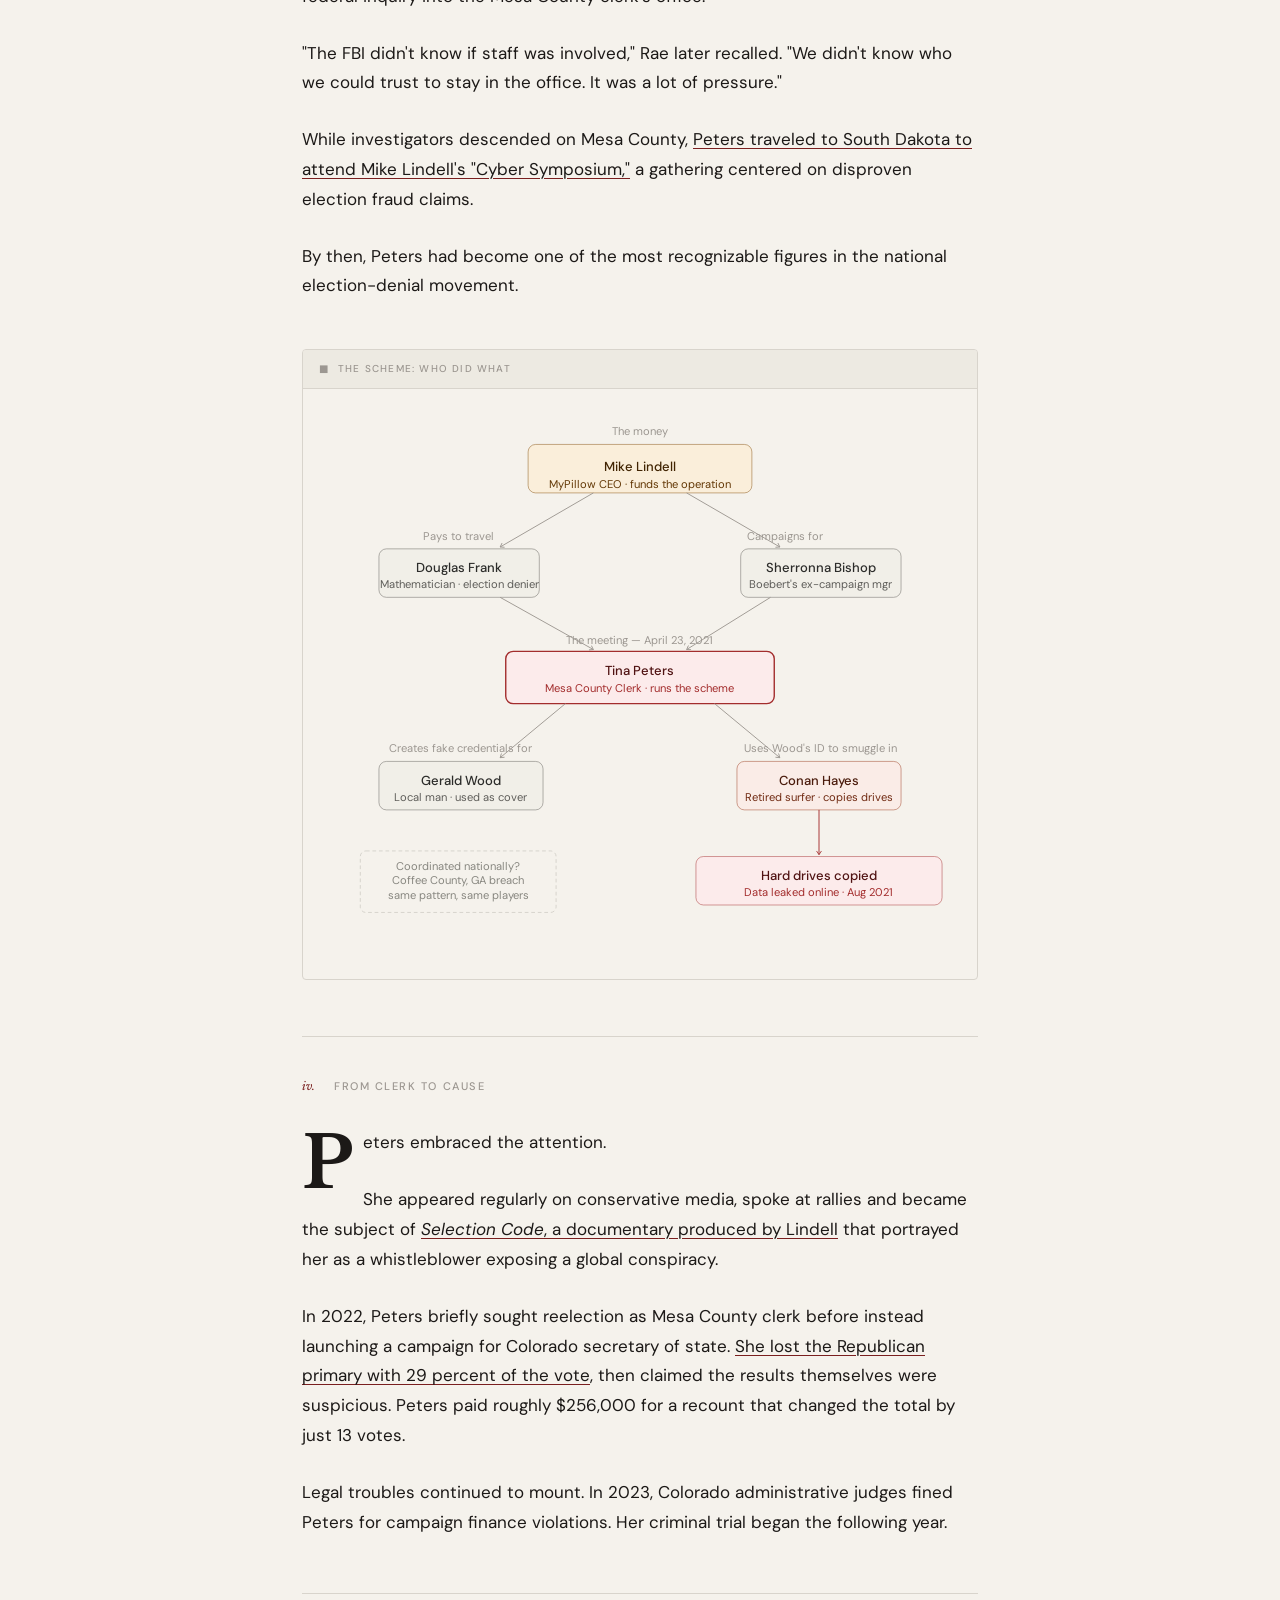
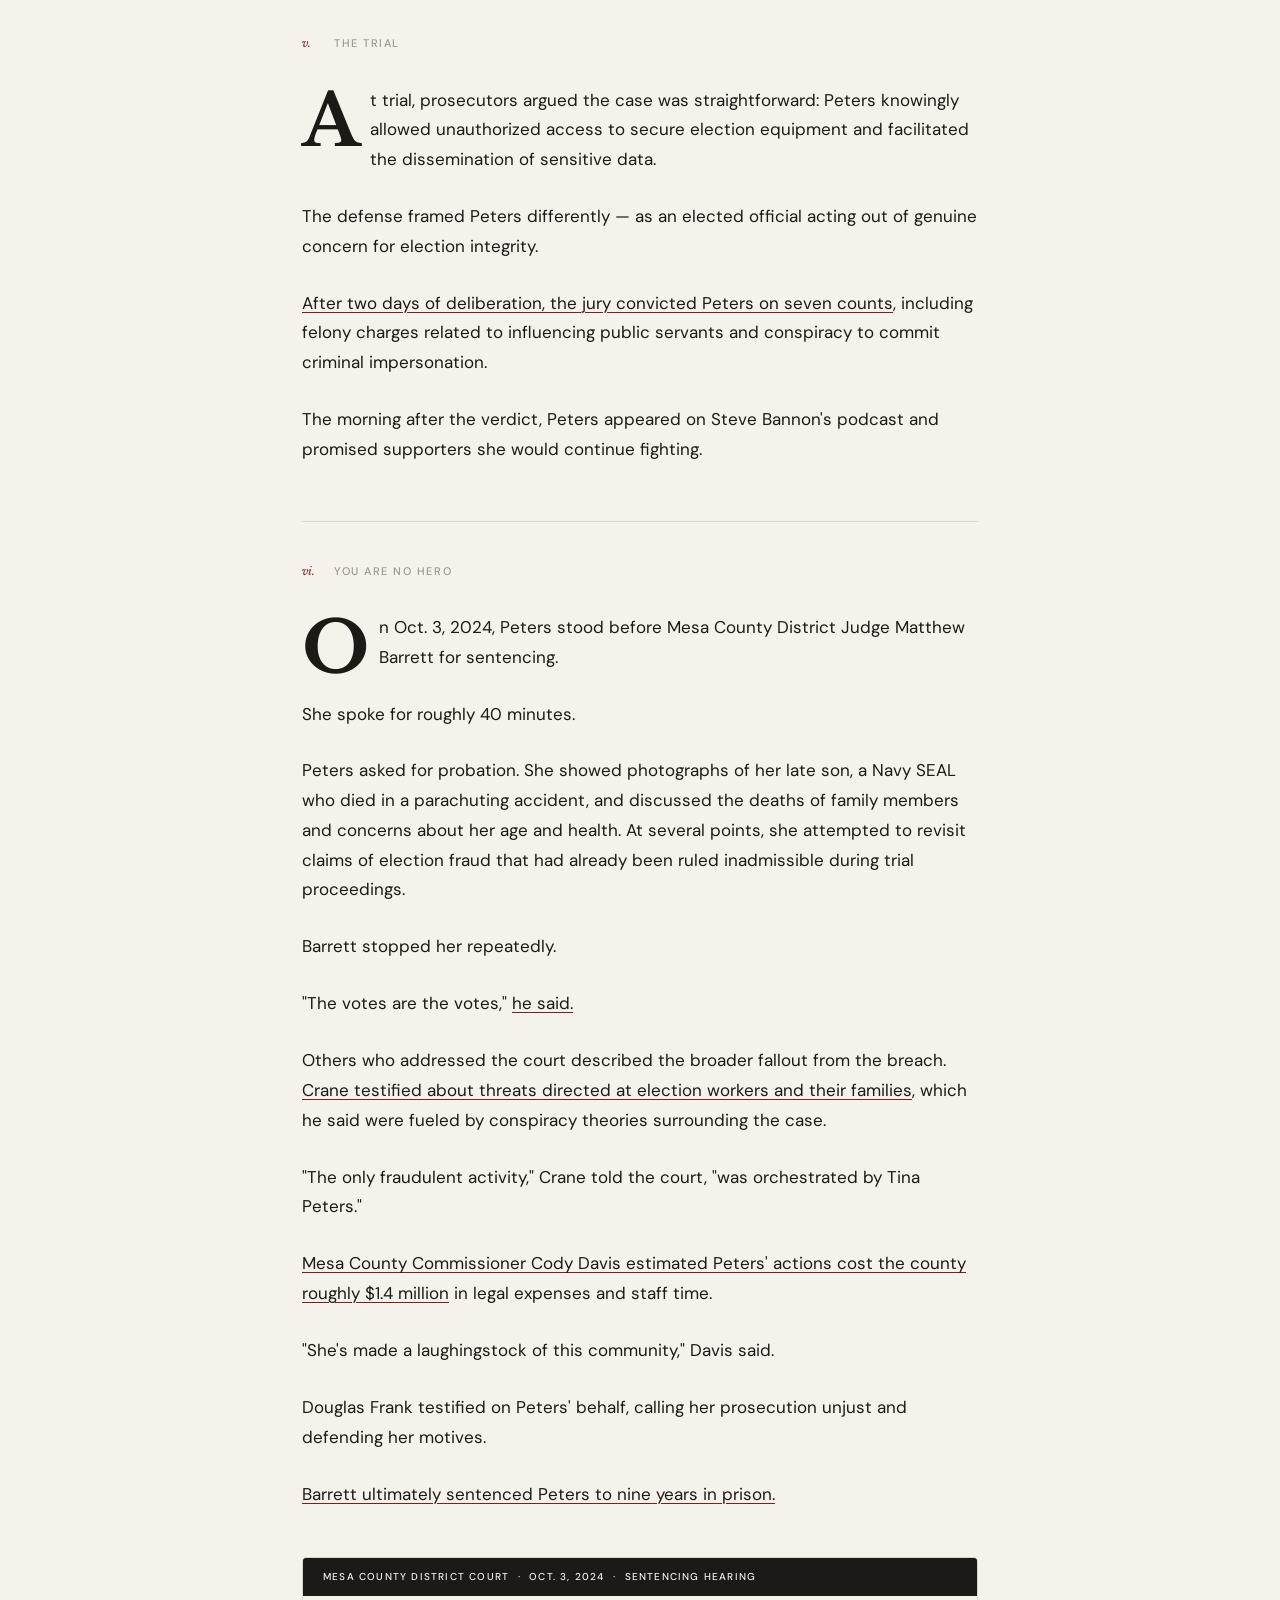
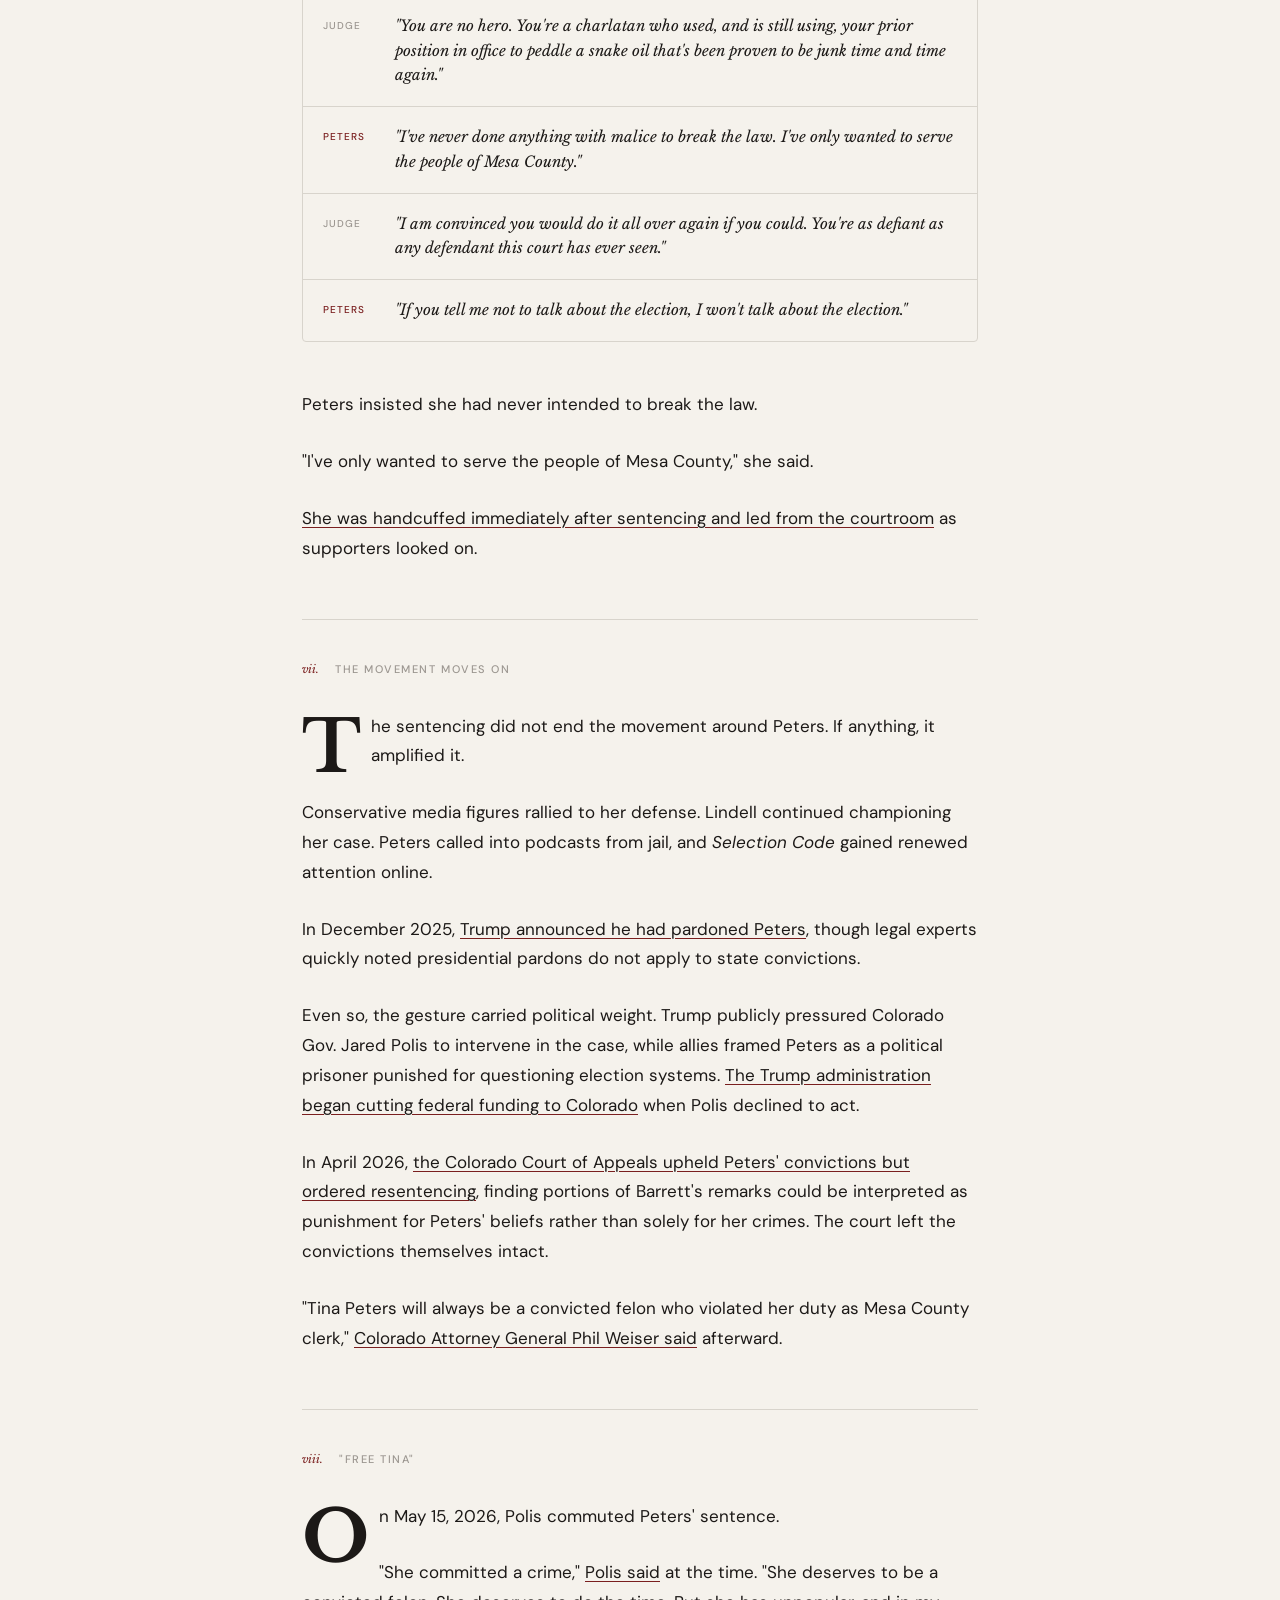
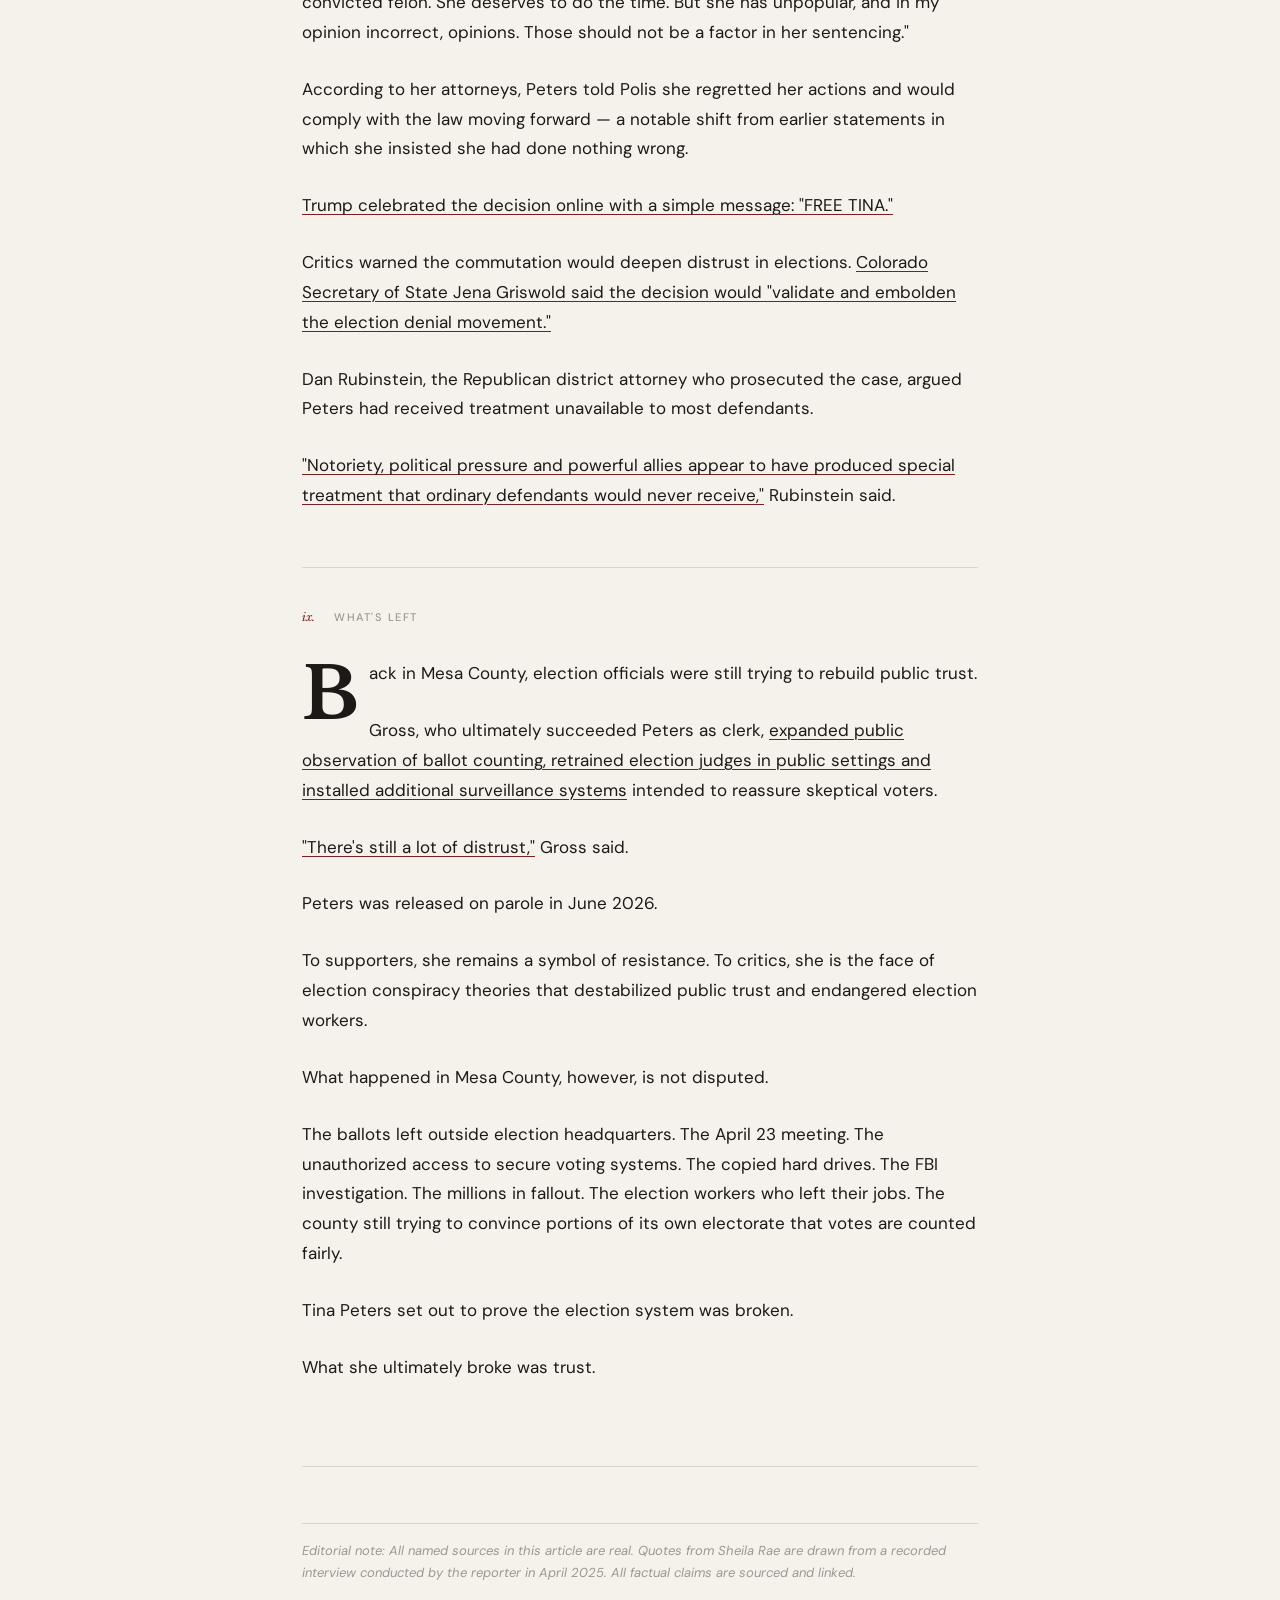
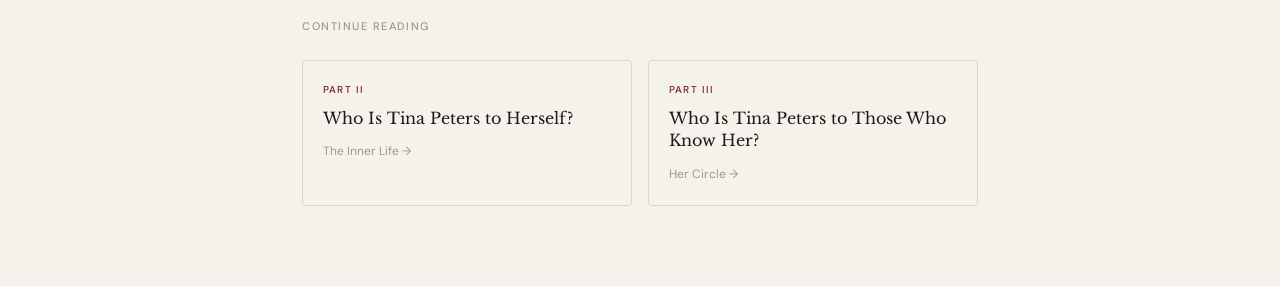
==== commit efae953e: "Update article1.html" ====
--- a/article1.html
+++ b/article1.html
@@ -67,7 +67,7 @@
         <span class="section-title">A Quiet County</span>
       </div>
 
-      <p class="drop-cap"><a href="https://coloradosun.com/2022/03/09/tina-peters-investigations-indictments/" target="_blank">Grand Junction sits on Colorado's western edge, where the Rocky Mountains flatten into red rock and the Colorado River cuts through the desert. Mesa County — a conservative stronghold far removed from Denver's urban blue corridor — is not the kind of place people expect to dominate national headlines. In 2020, Donald Trump carried the county by more than 40 points.</a> The politics are deeply Republican, the population sparse and the local government historically quiet.</p>
+      <p class="drop-cap"><a href="https://coloradosun.com/2022/03/09/tina-peters-investigations-indictments/" target="_blank">Grand Junction sits on Colorado's western edge, where the Rocky Mountains flatten into red rock and the Colorado River cuts through the desert. Mesa County — a conservative stronghold far removed from Denver's urban blue corridor — is not the kind of place people expect to dominate national headlines.</a> The politics are deeply Republican, the population sparse and the local government historically quiet.</p>
 
       <p>Before 2021, Tina Peters was not a national figure either.</p>
 
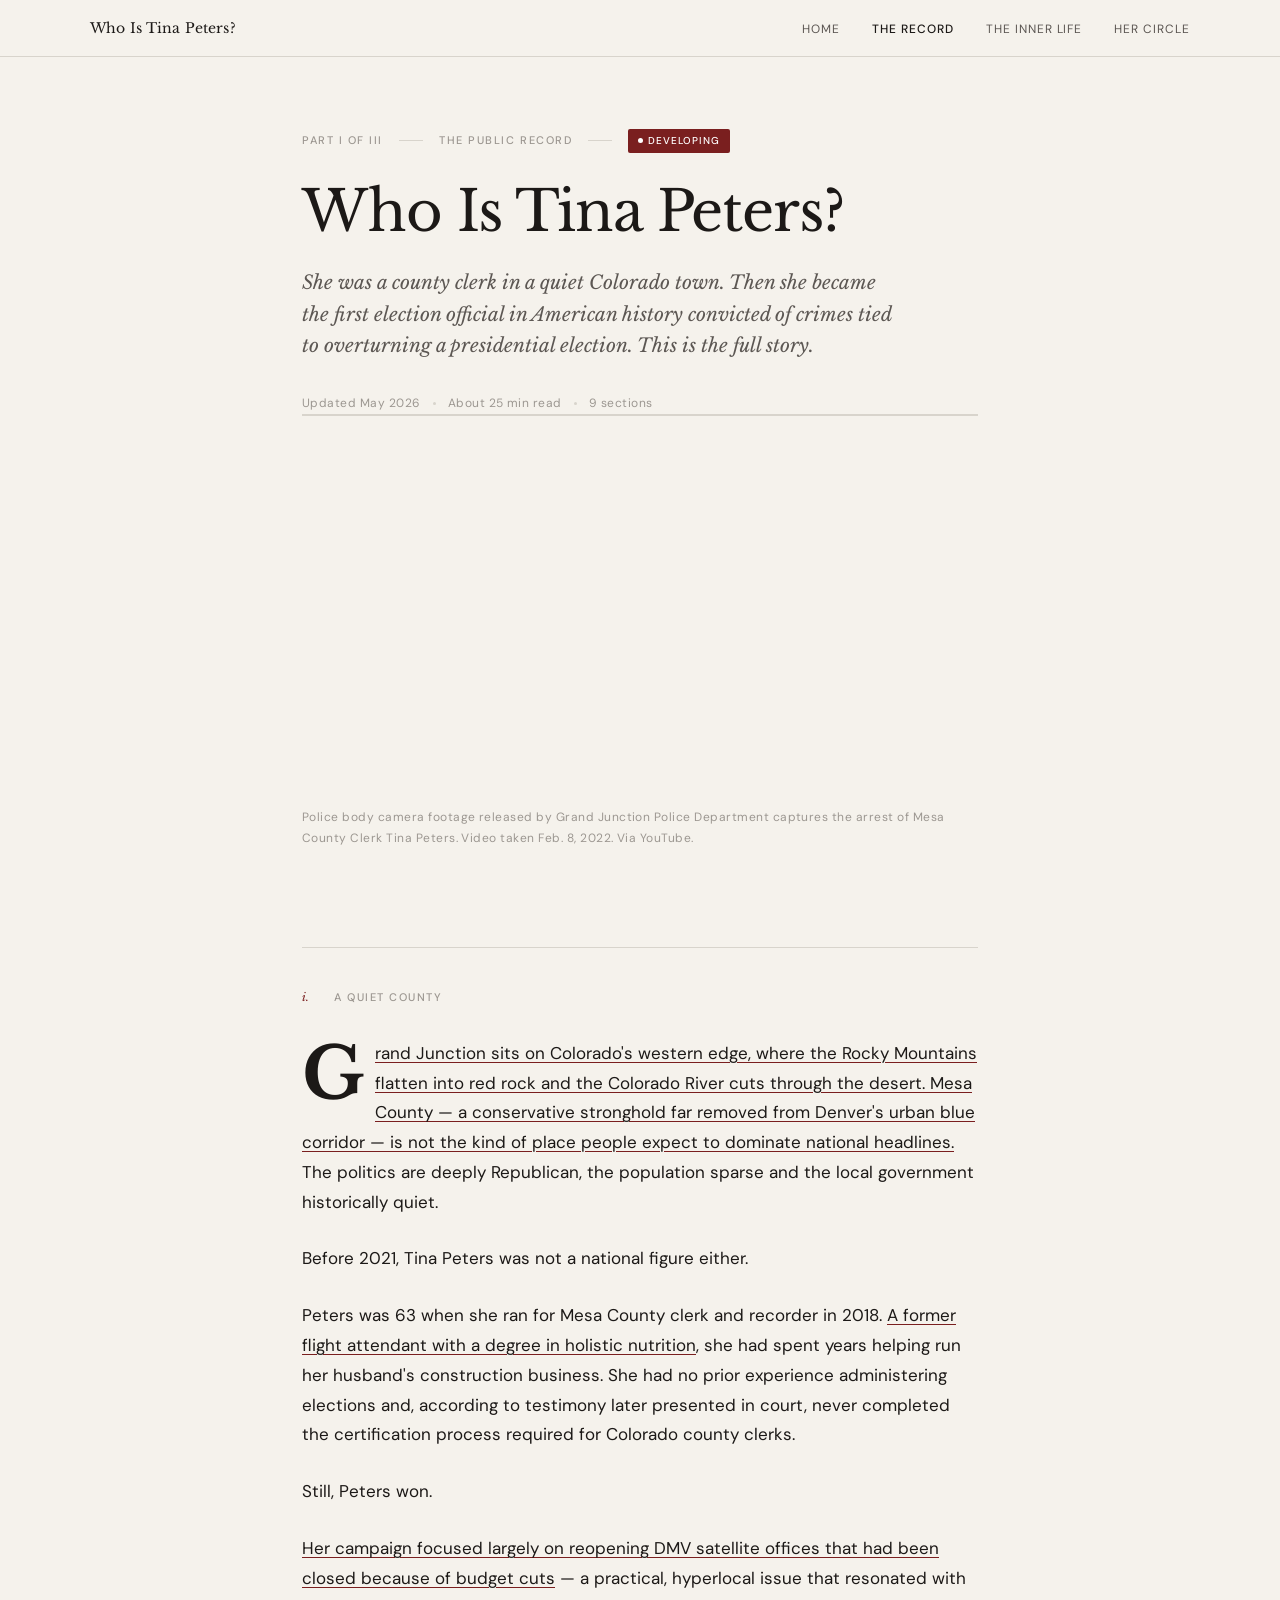
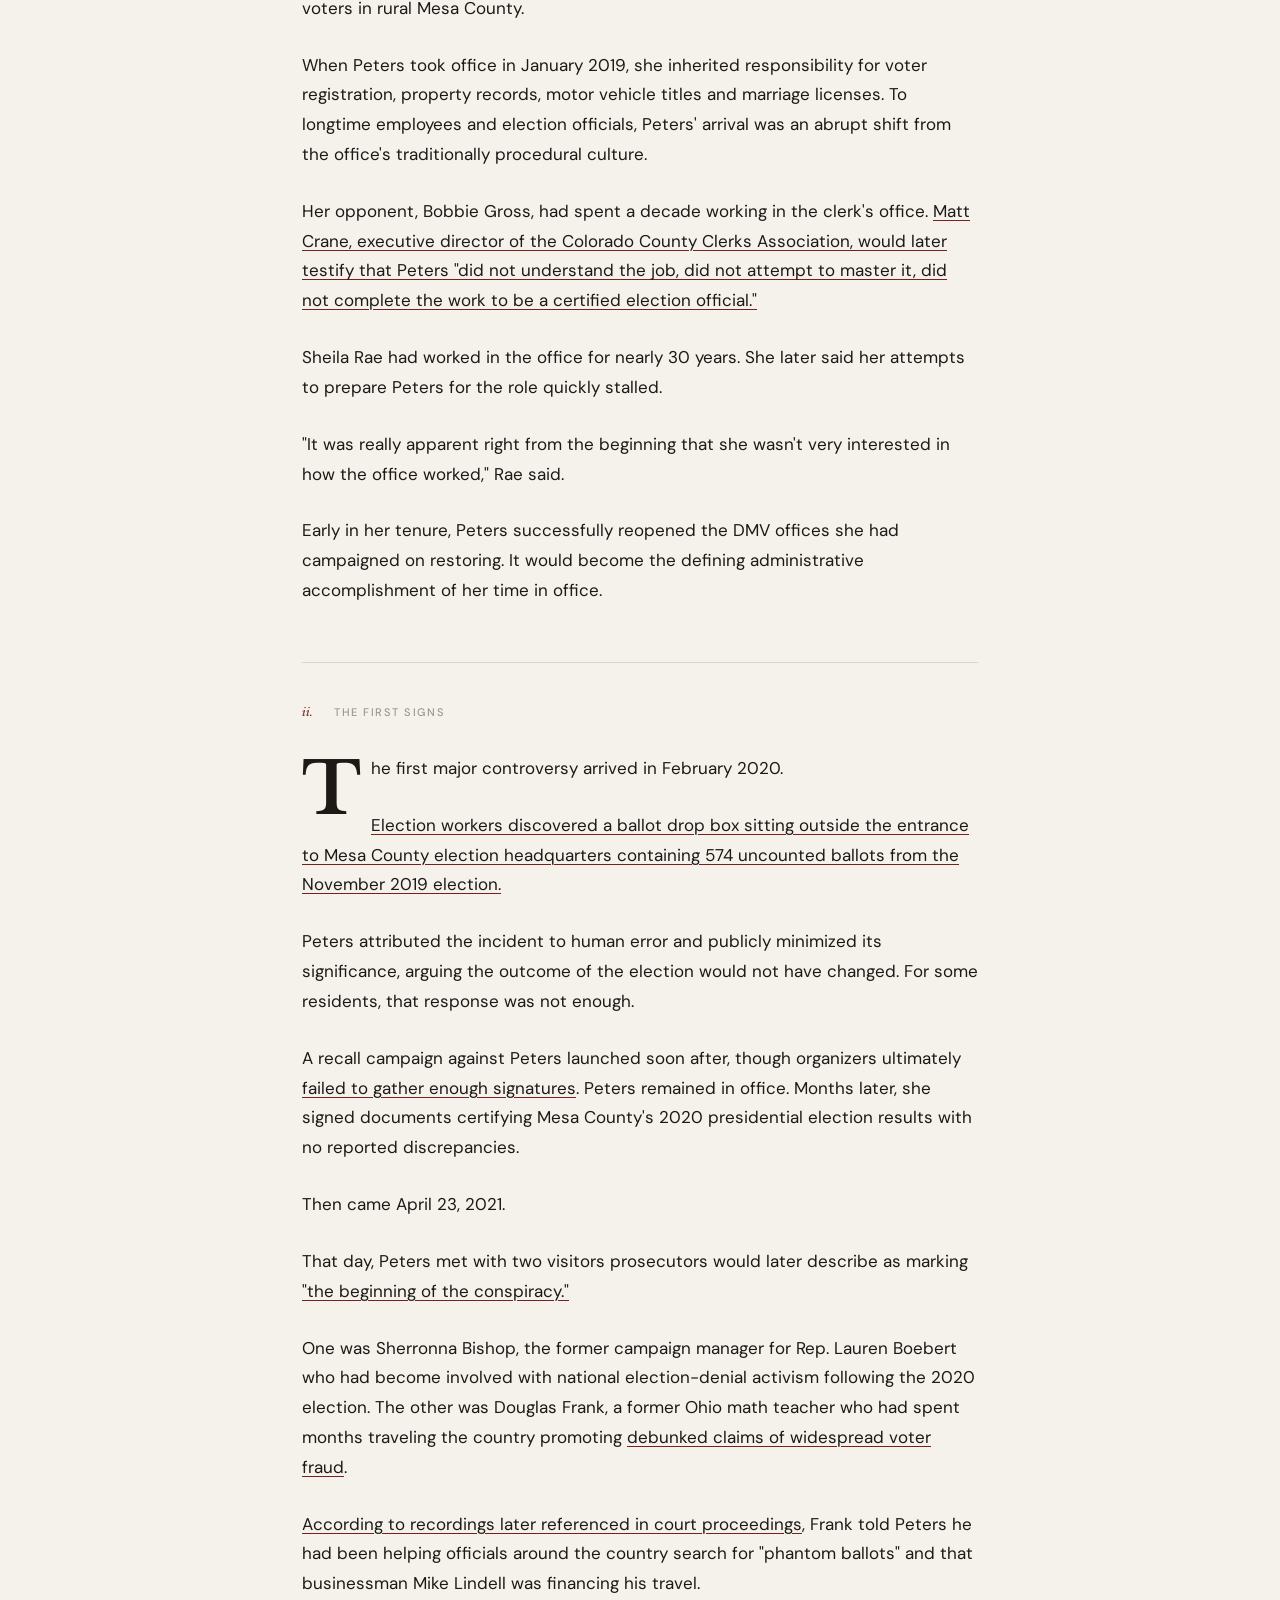
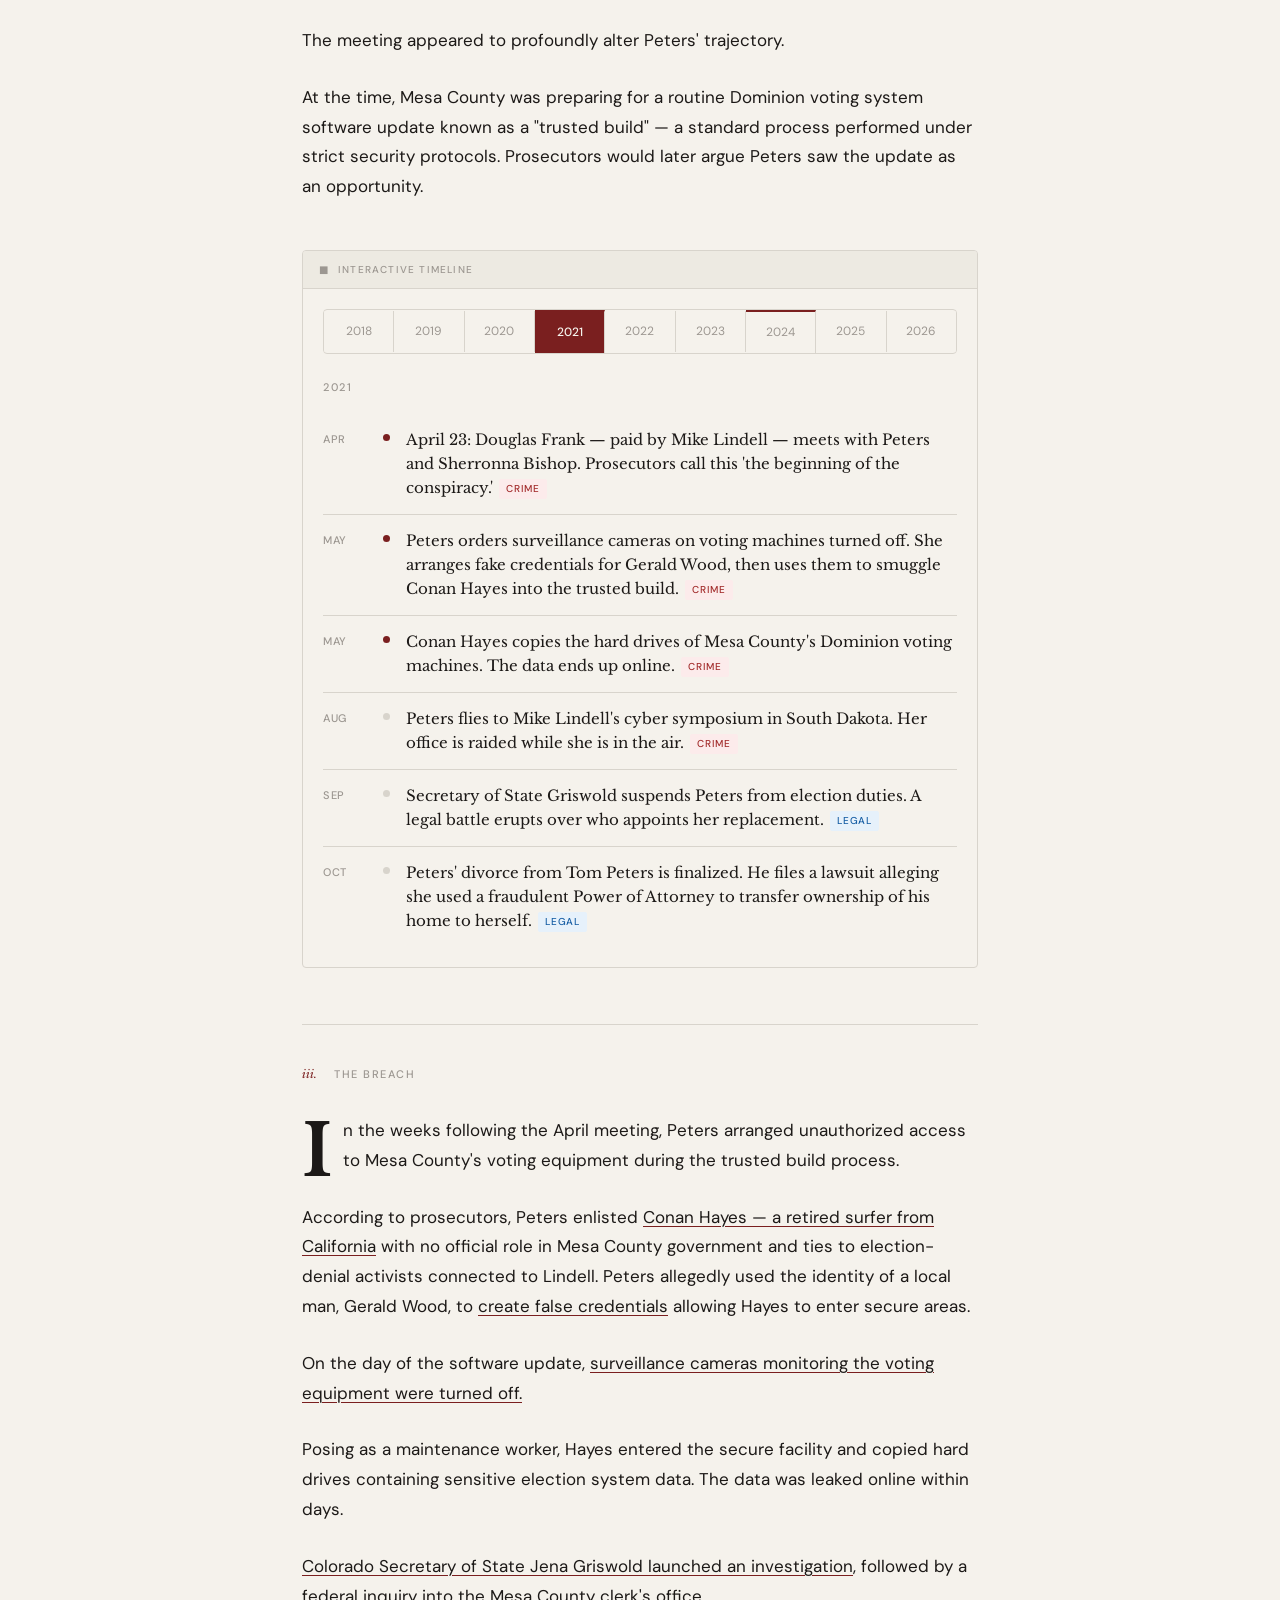
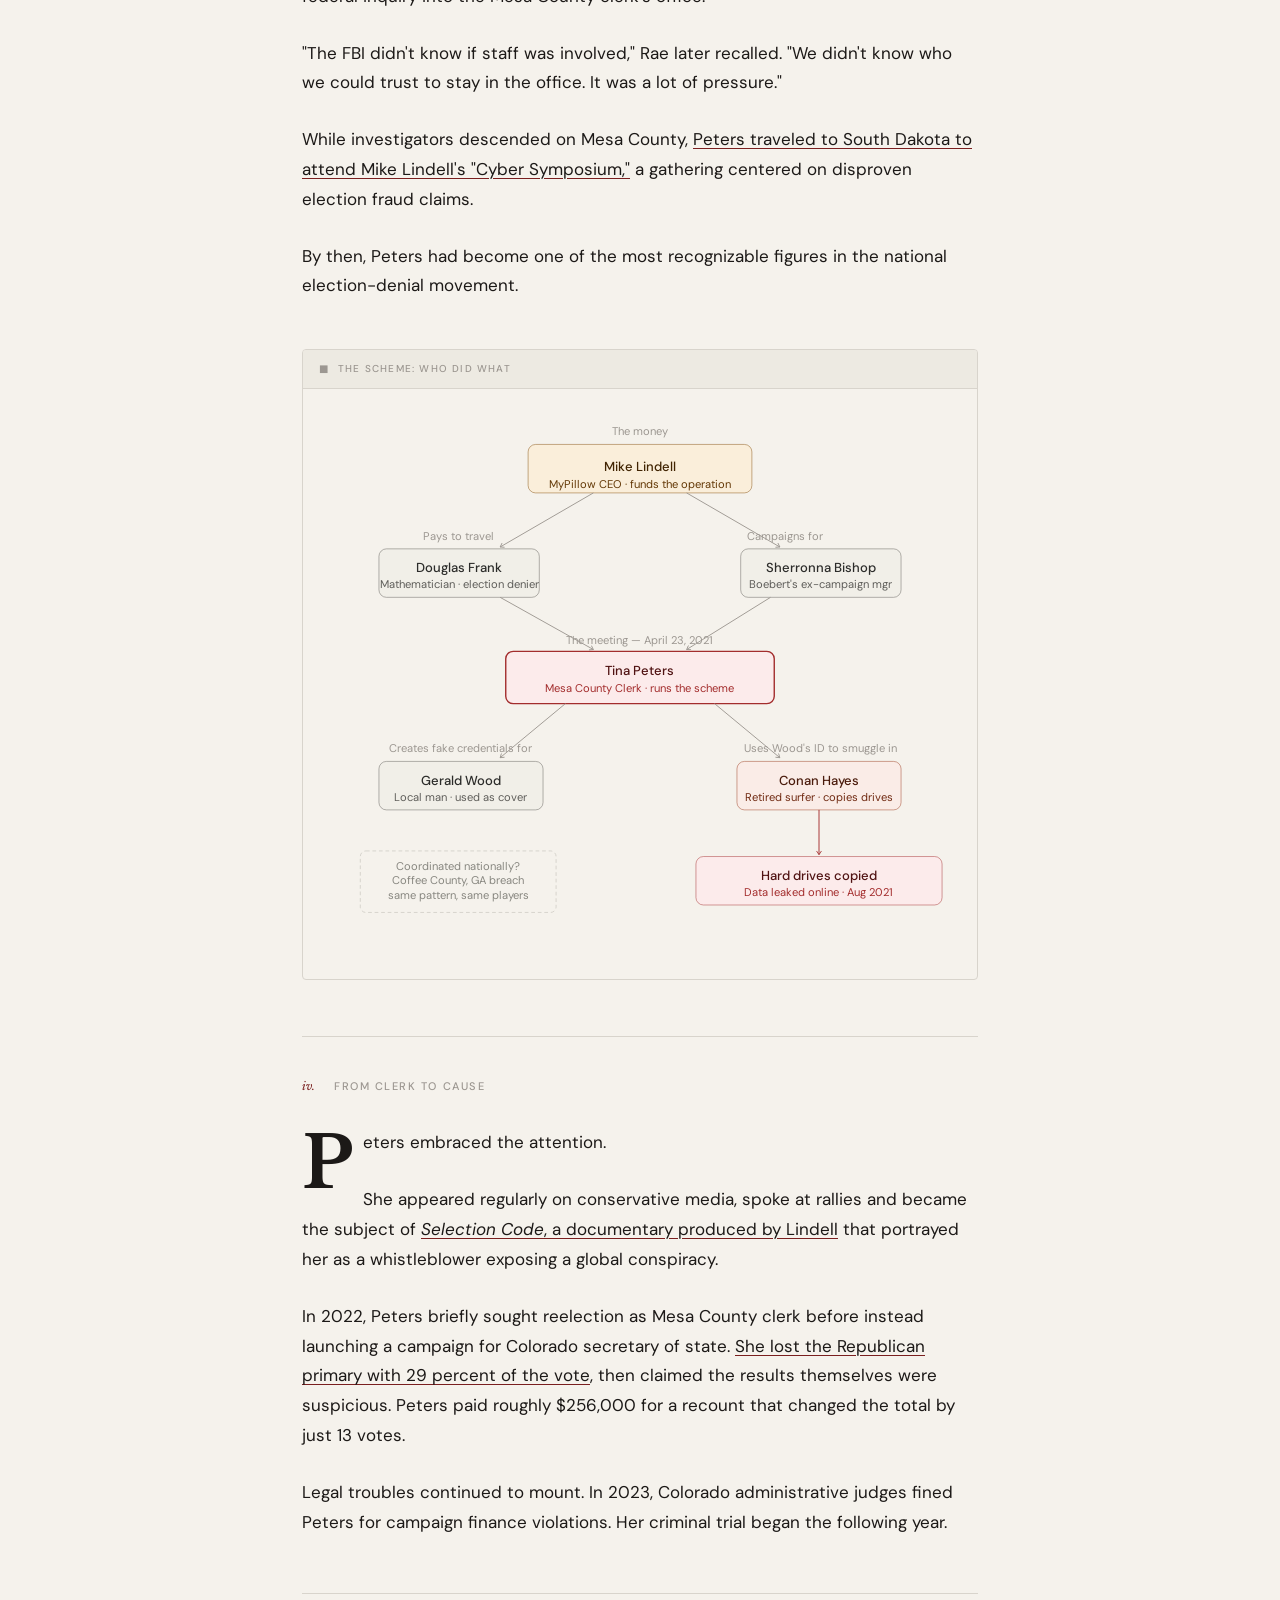
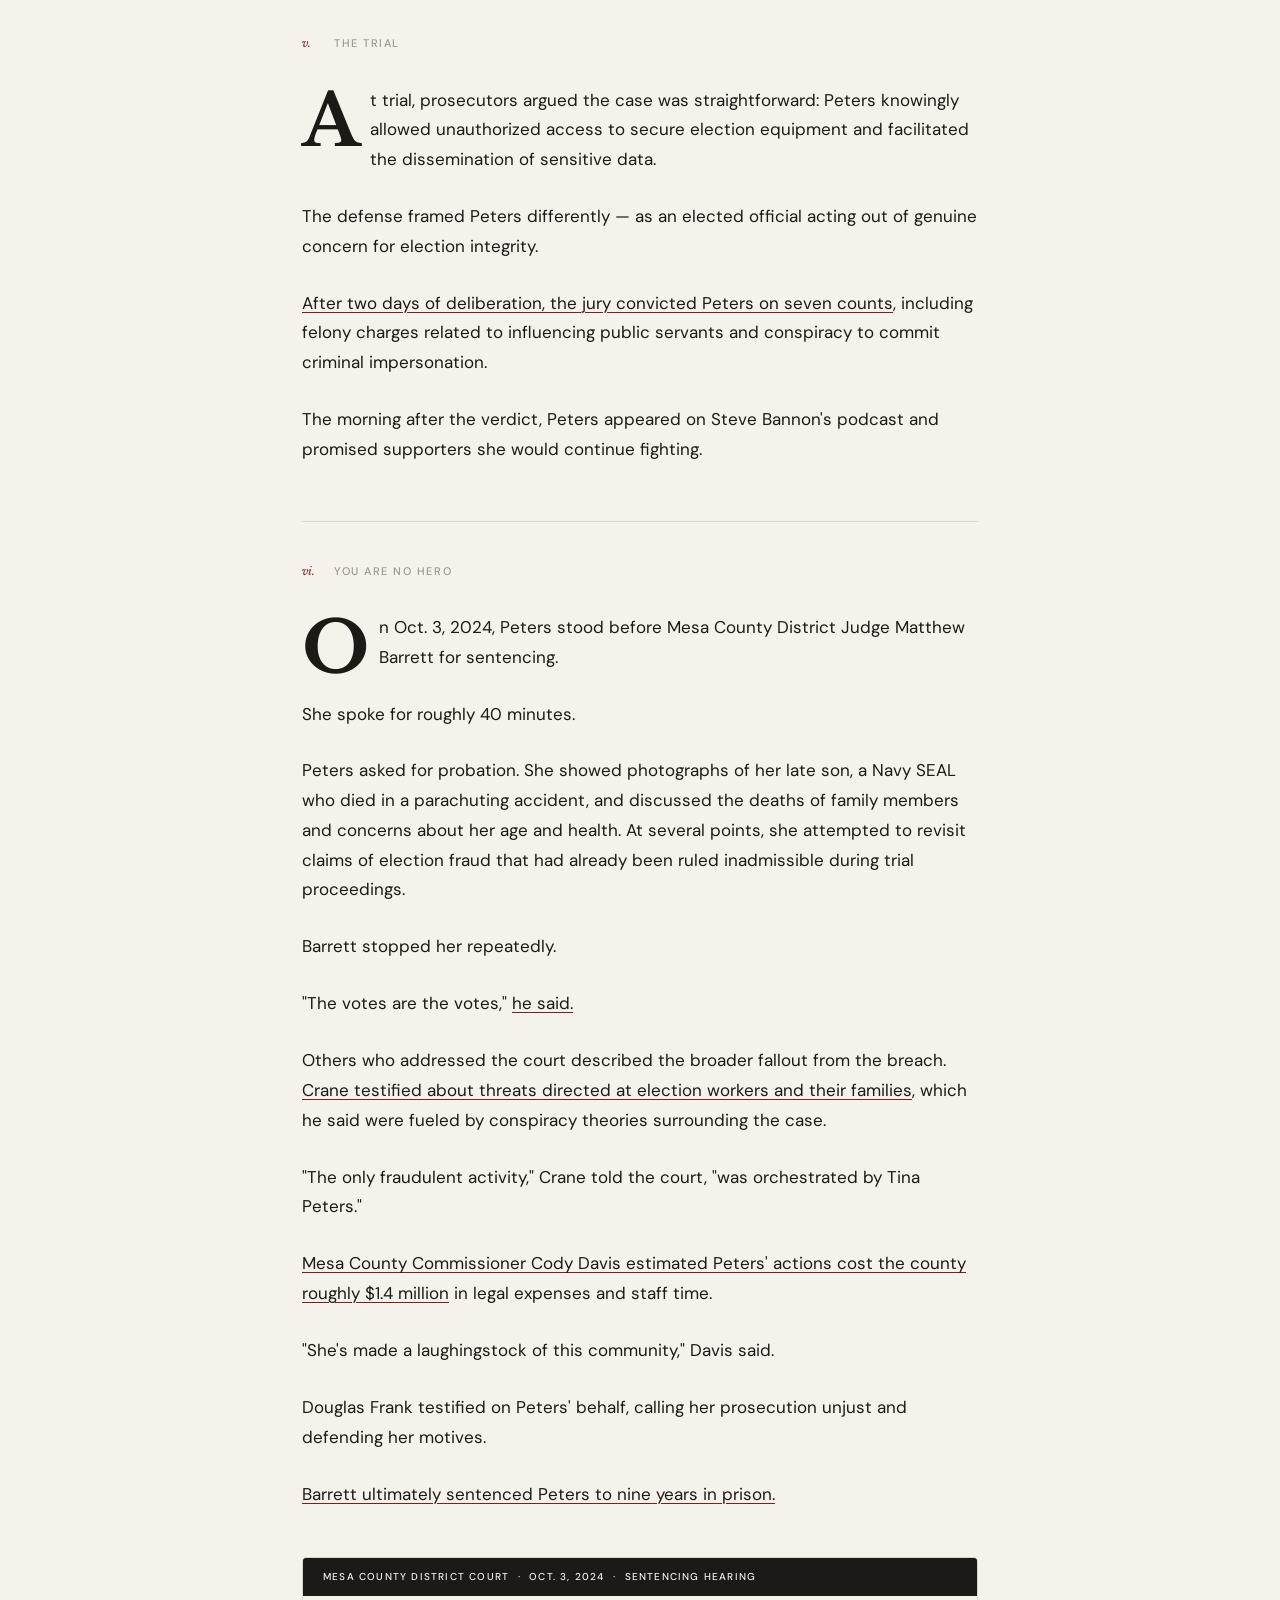
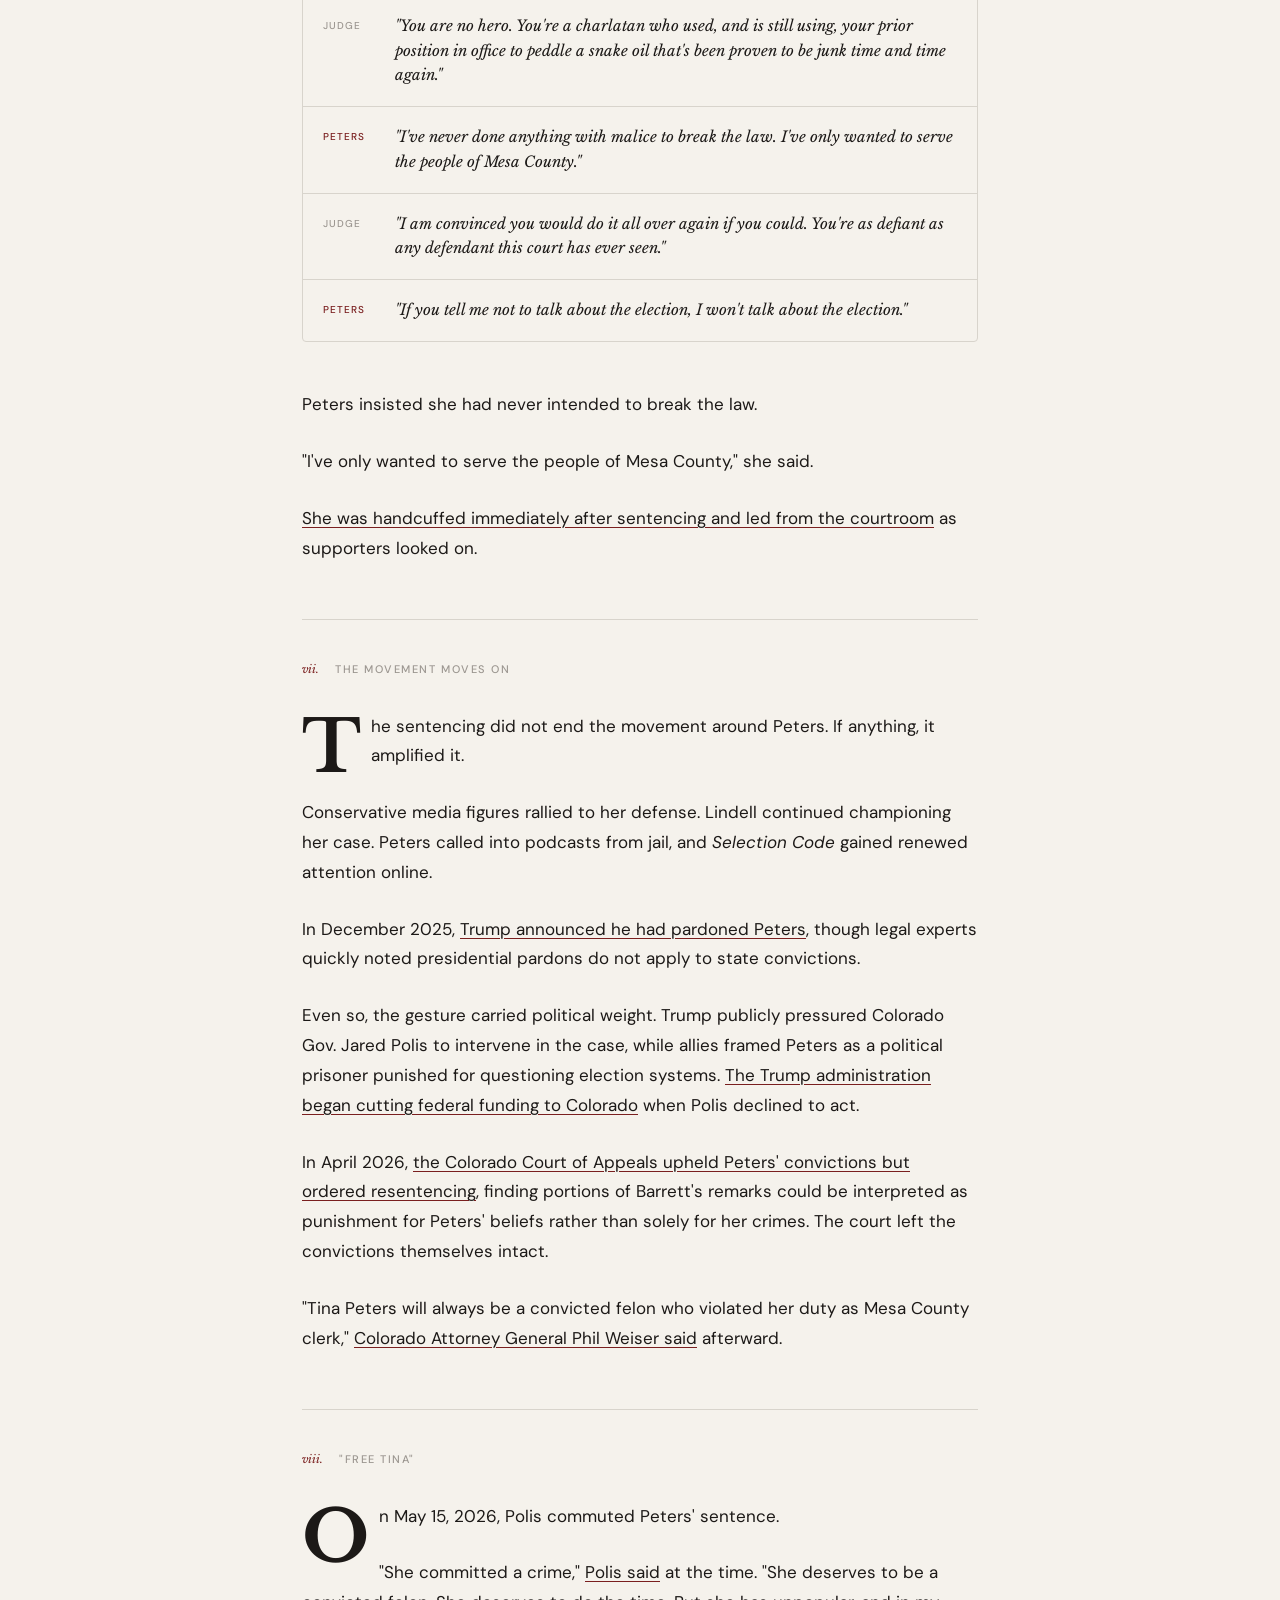
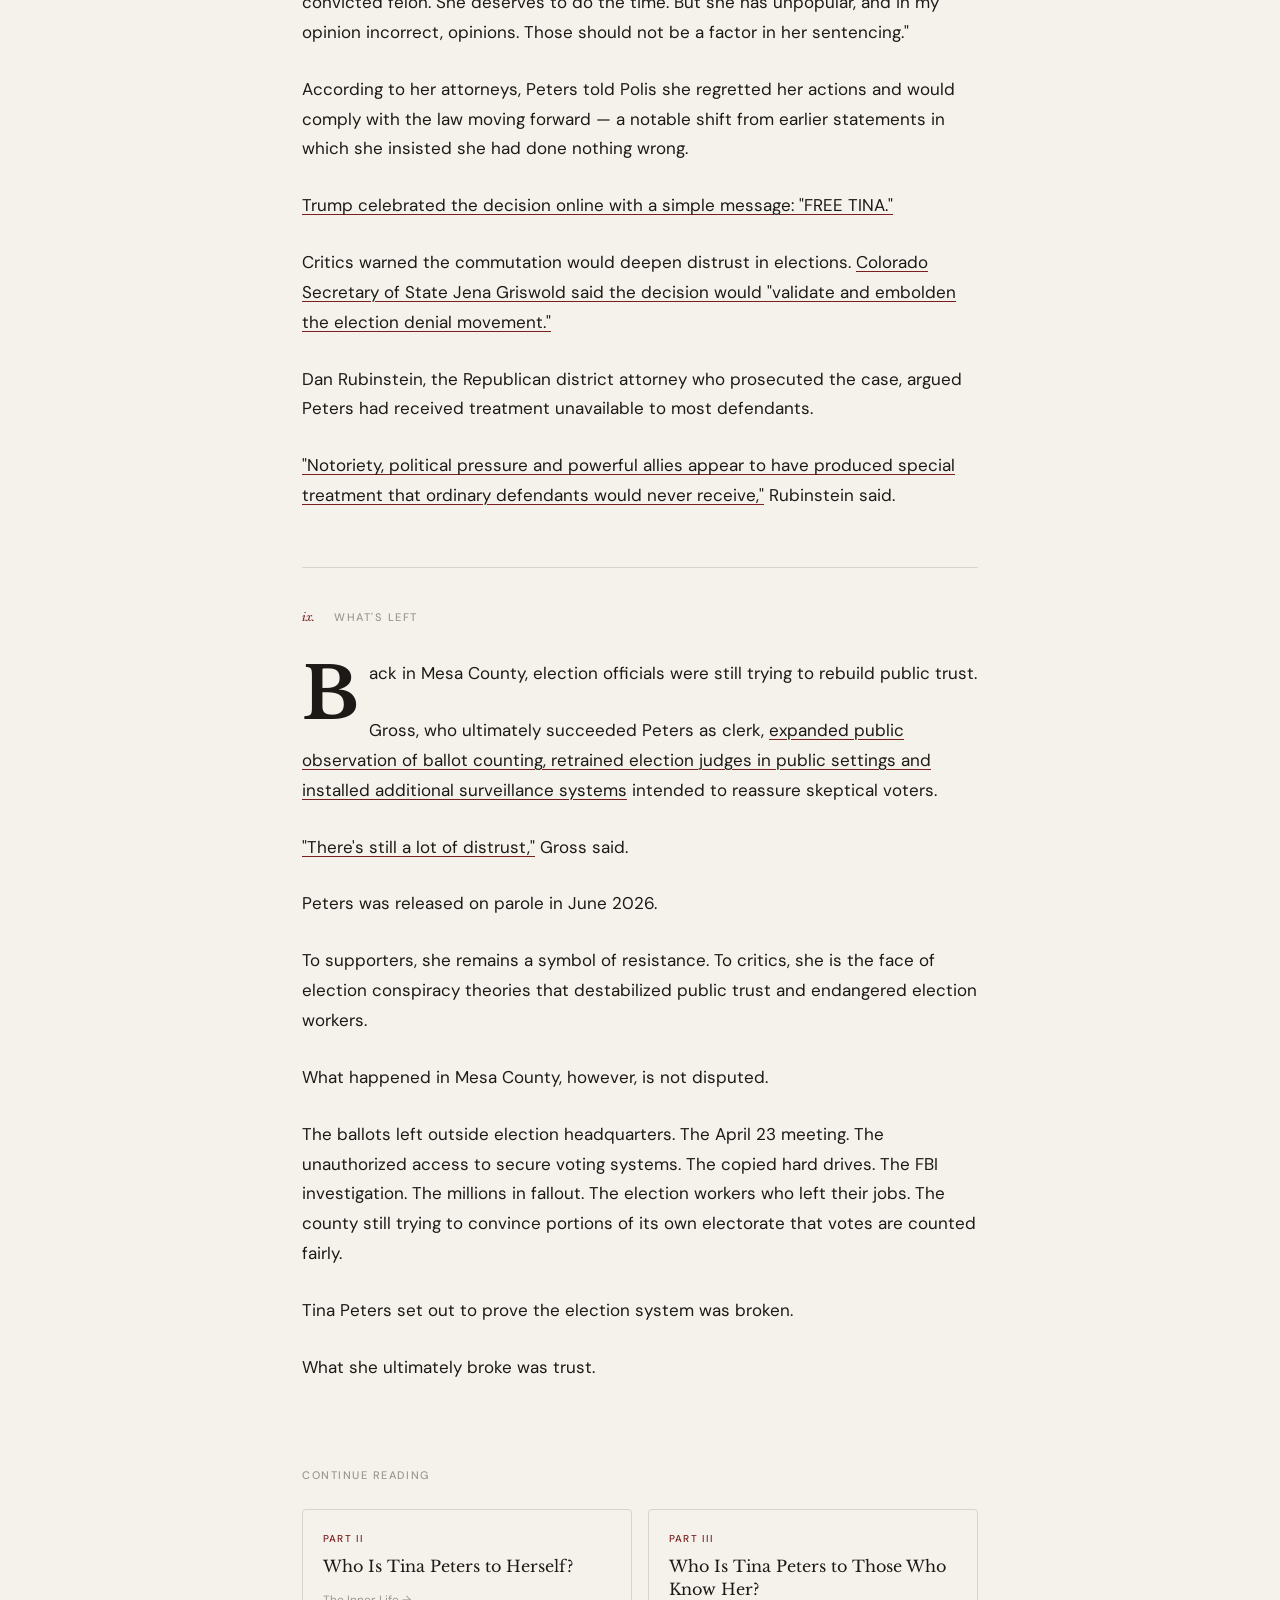
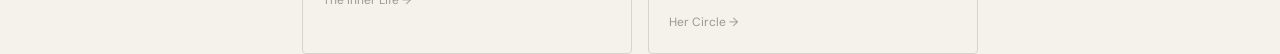
==== commit 23087c86: "Update article1.html" ====
--- a/article1.html
+++ b/article1.html
@@ -446,8 +446,6 @@
 
     </div>
 
-    <footer class="article-footer">
-      <p style="font-size: 13px; color: var(--ink-muted); border-top: 1px solid var(--border); padding-top: 16px; margin-bottom: 32px;"><em>Editorial note: All named sources in this article are real. Quotes from Sheila Rae are drawn from a recorded interview conducted by the reporter in April 2025. All factual claims are sourced and linked.</em></p>
       <p class="footer-label">Continue Reading</p>
       <div class="footer-series">
         <a href="article2.html" class="series-card">
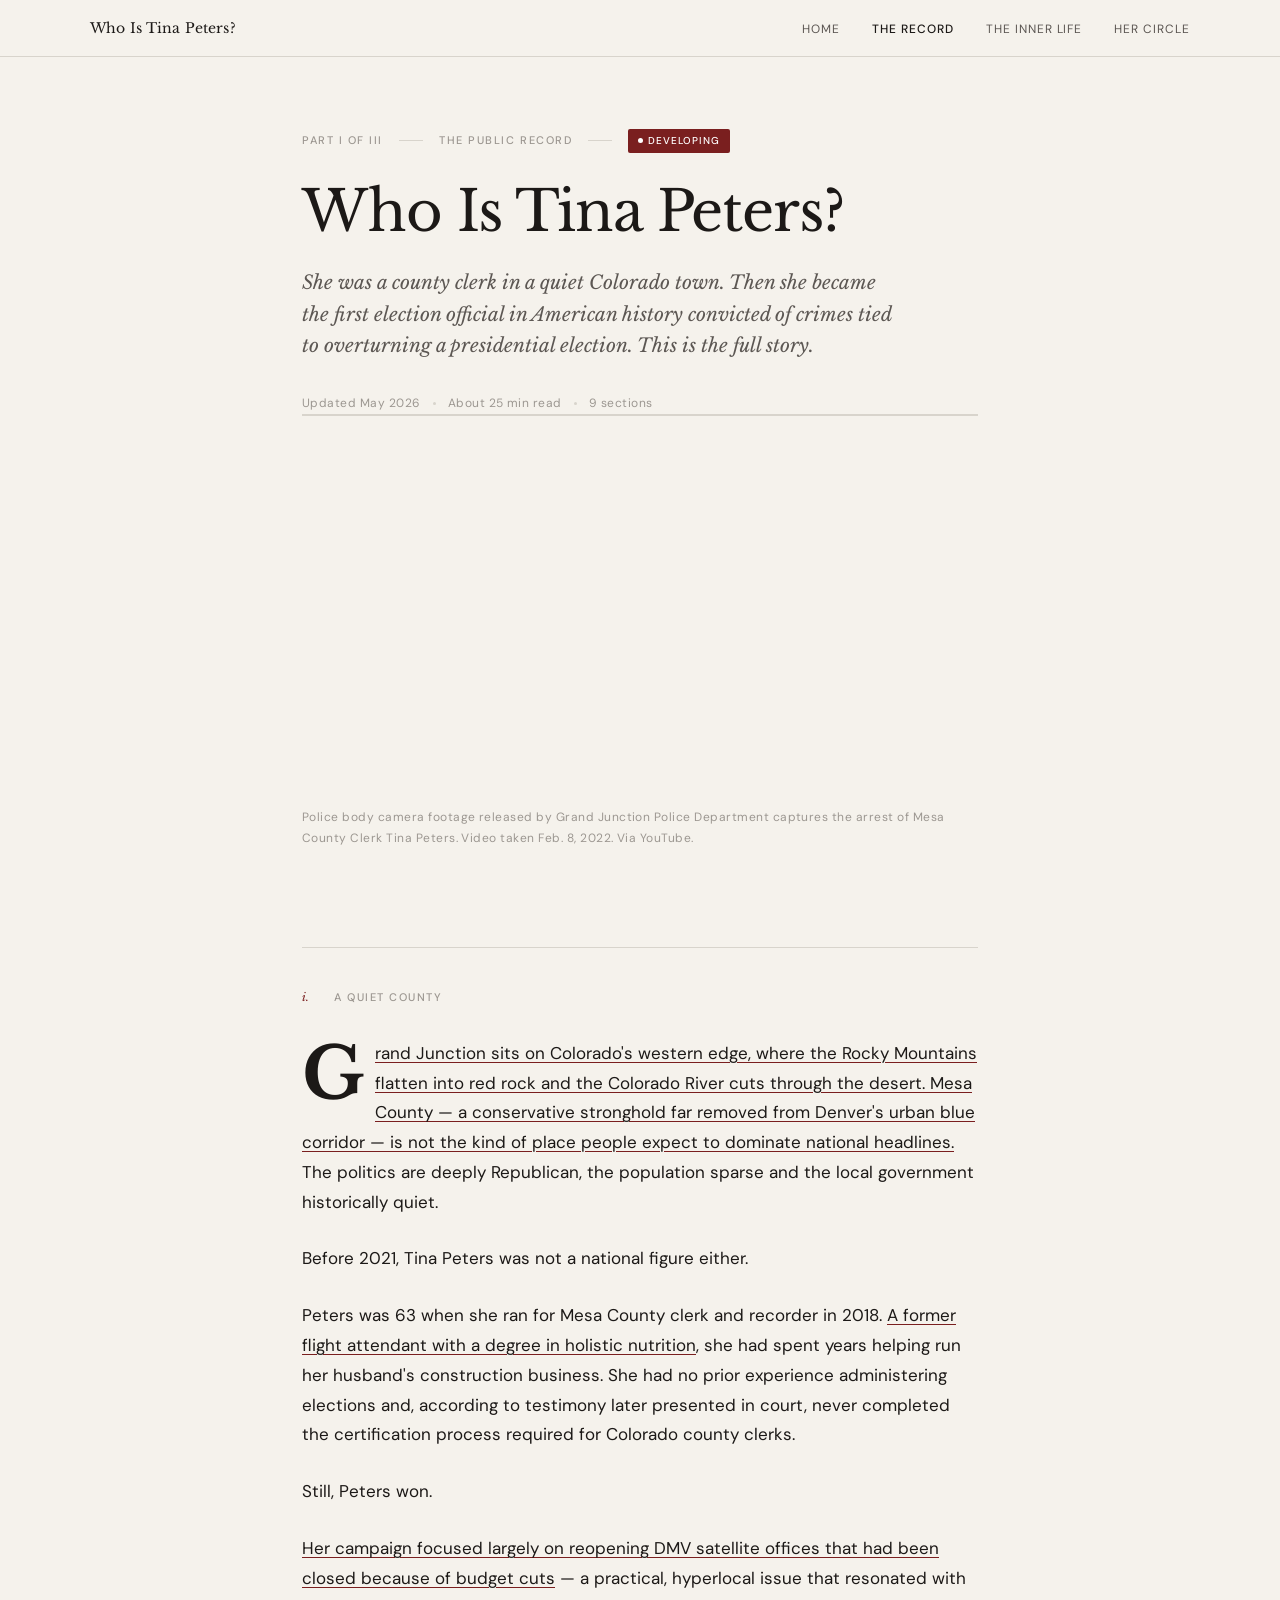
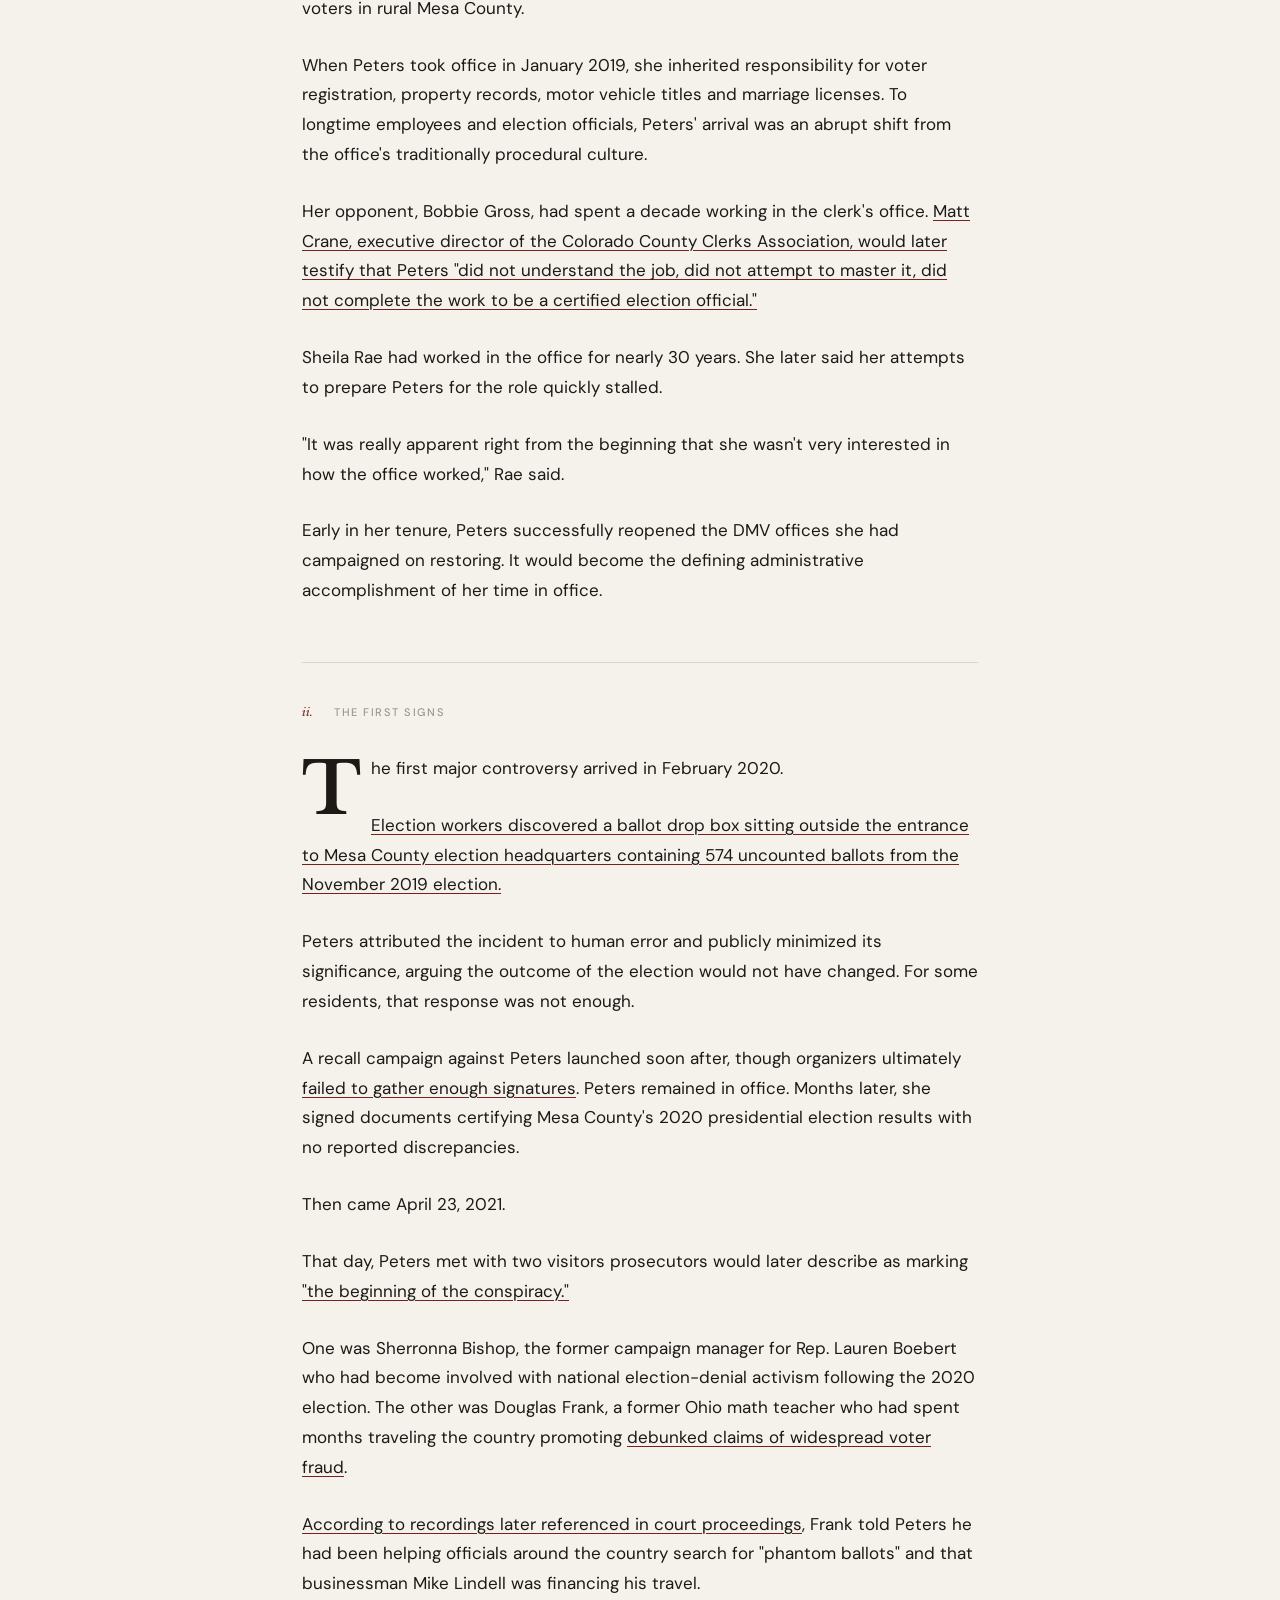
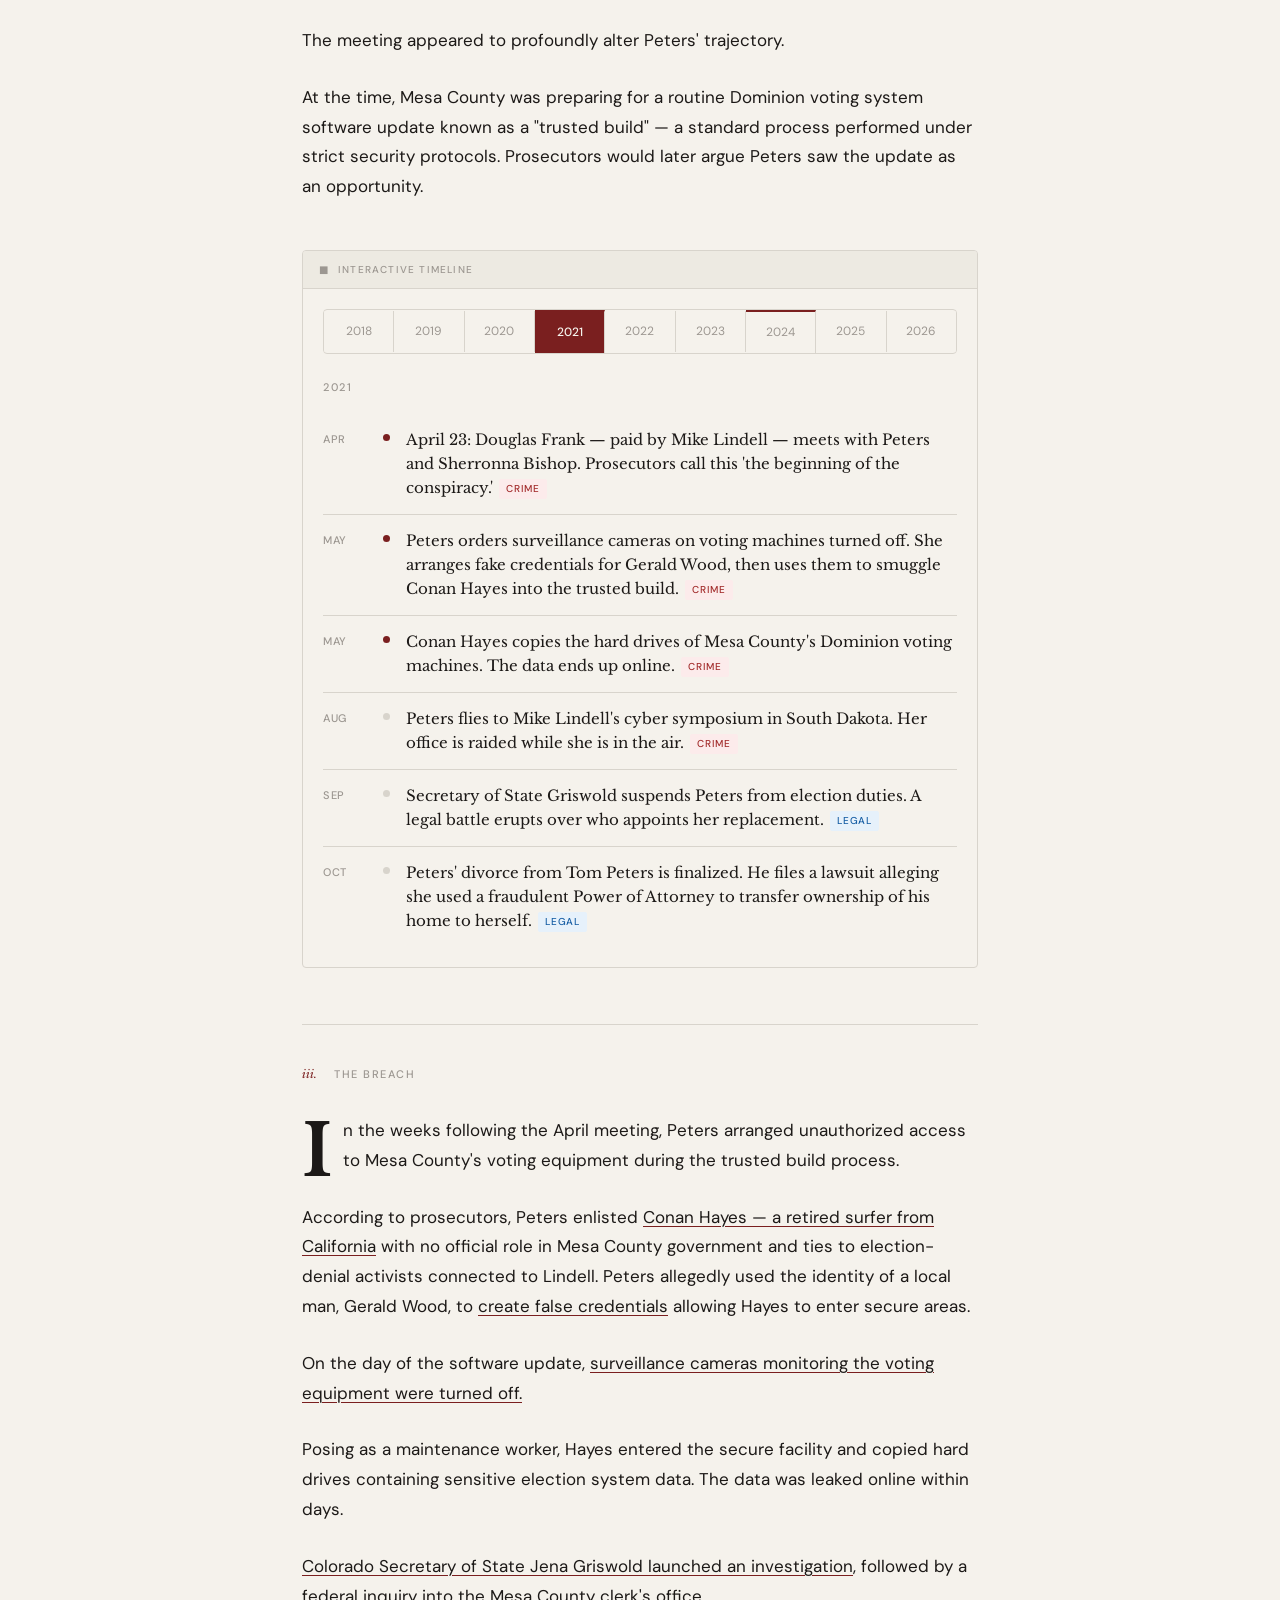
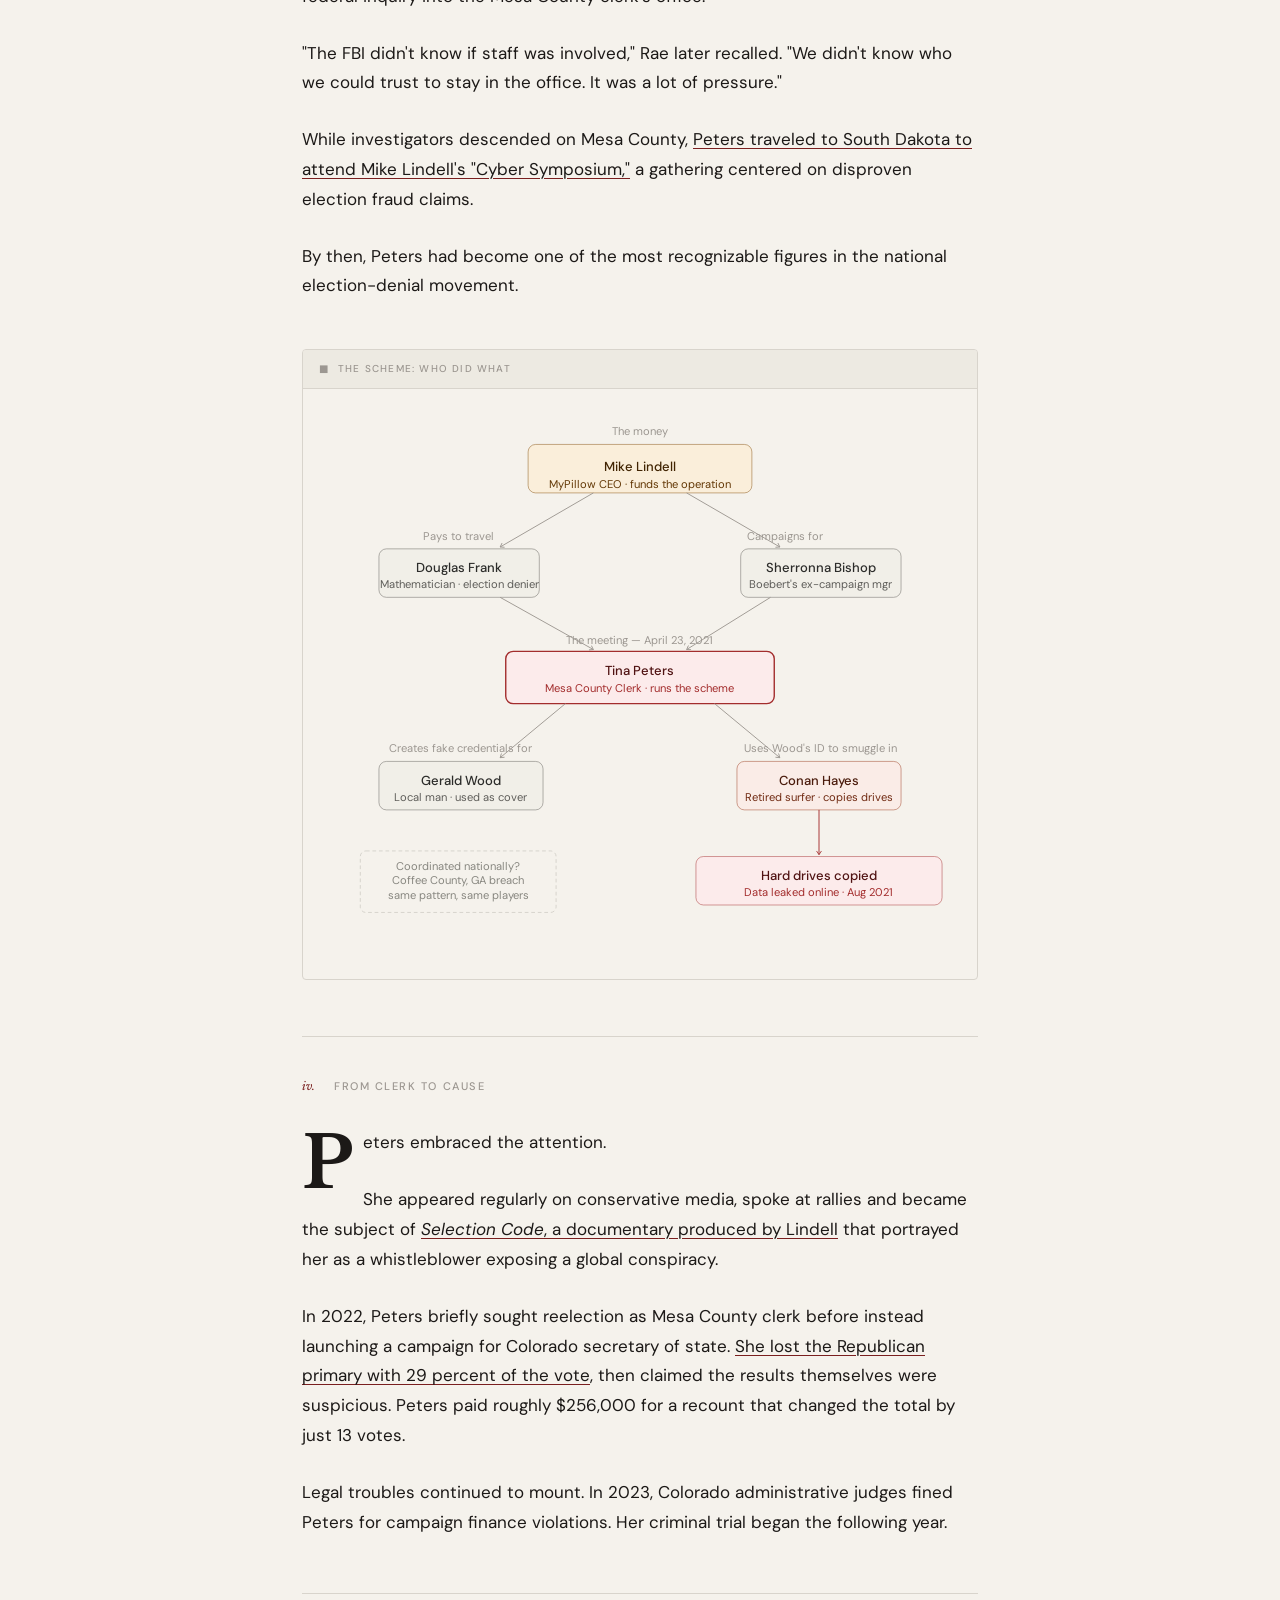
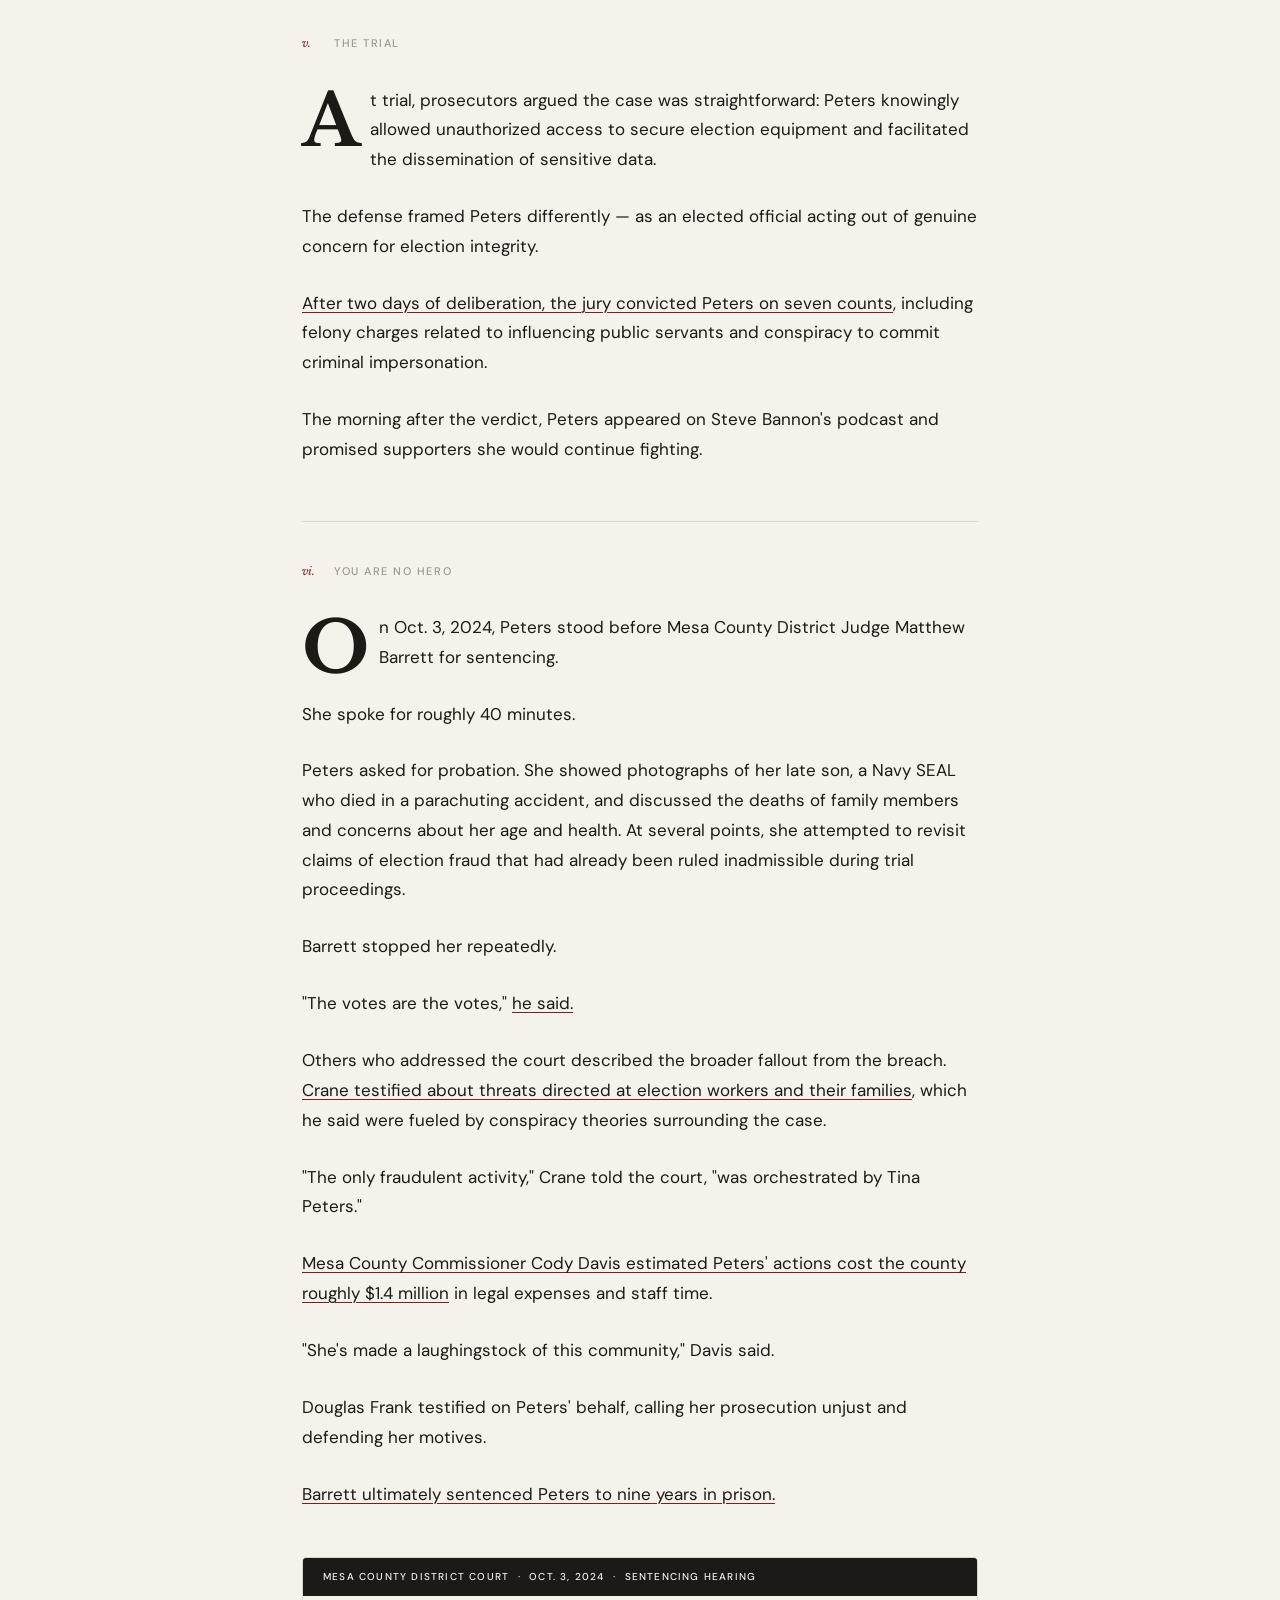
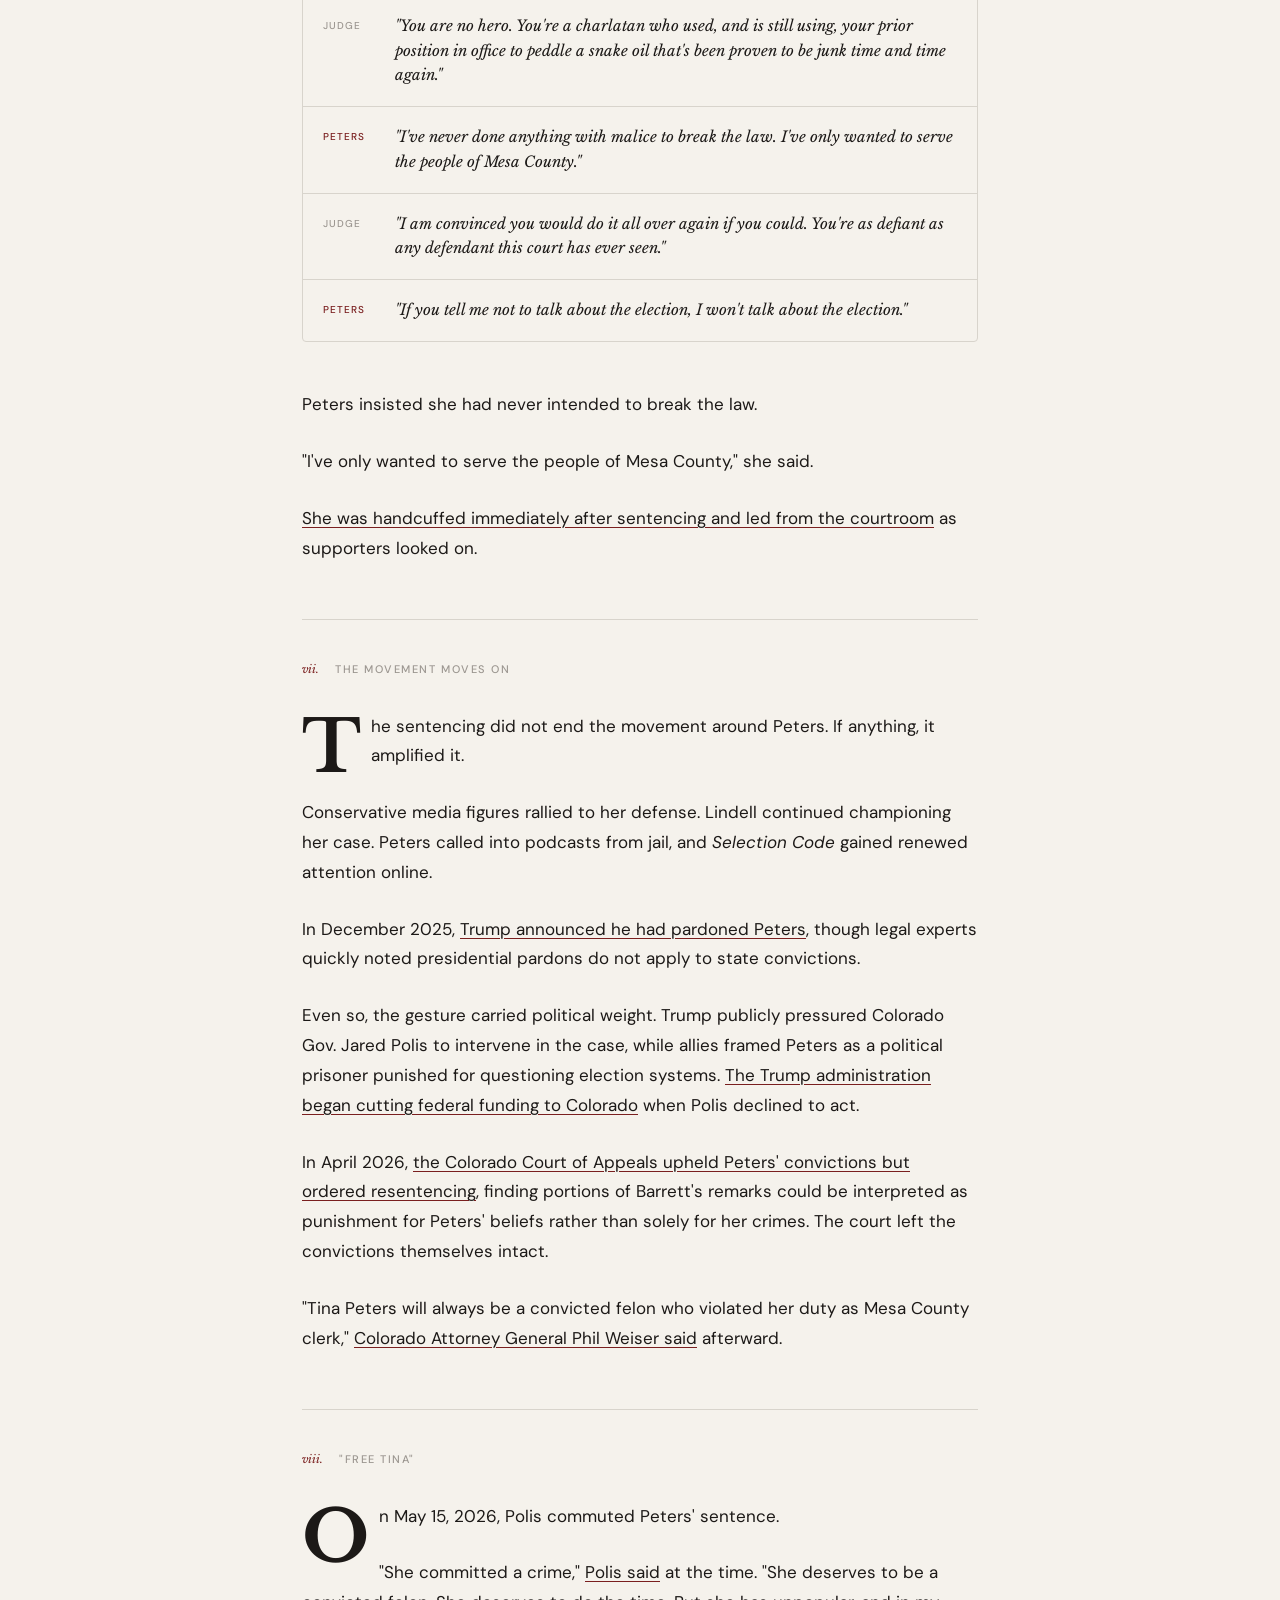
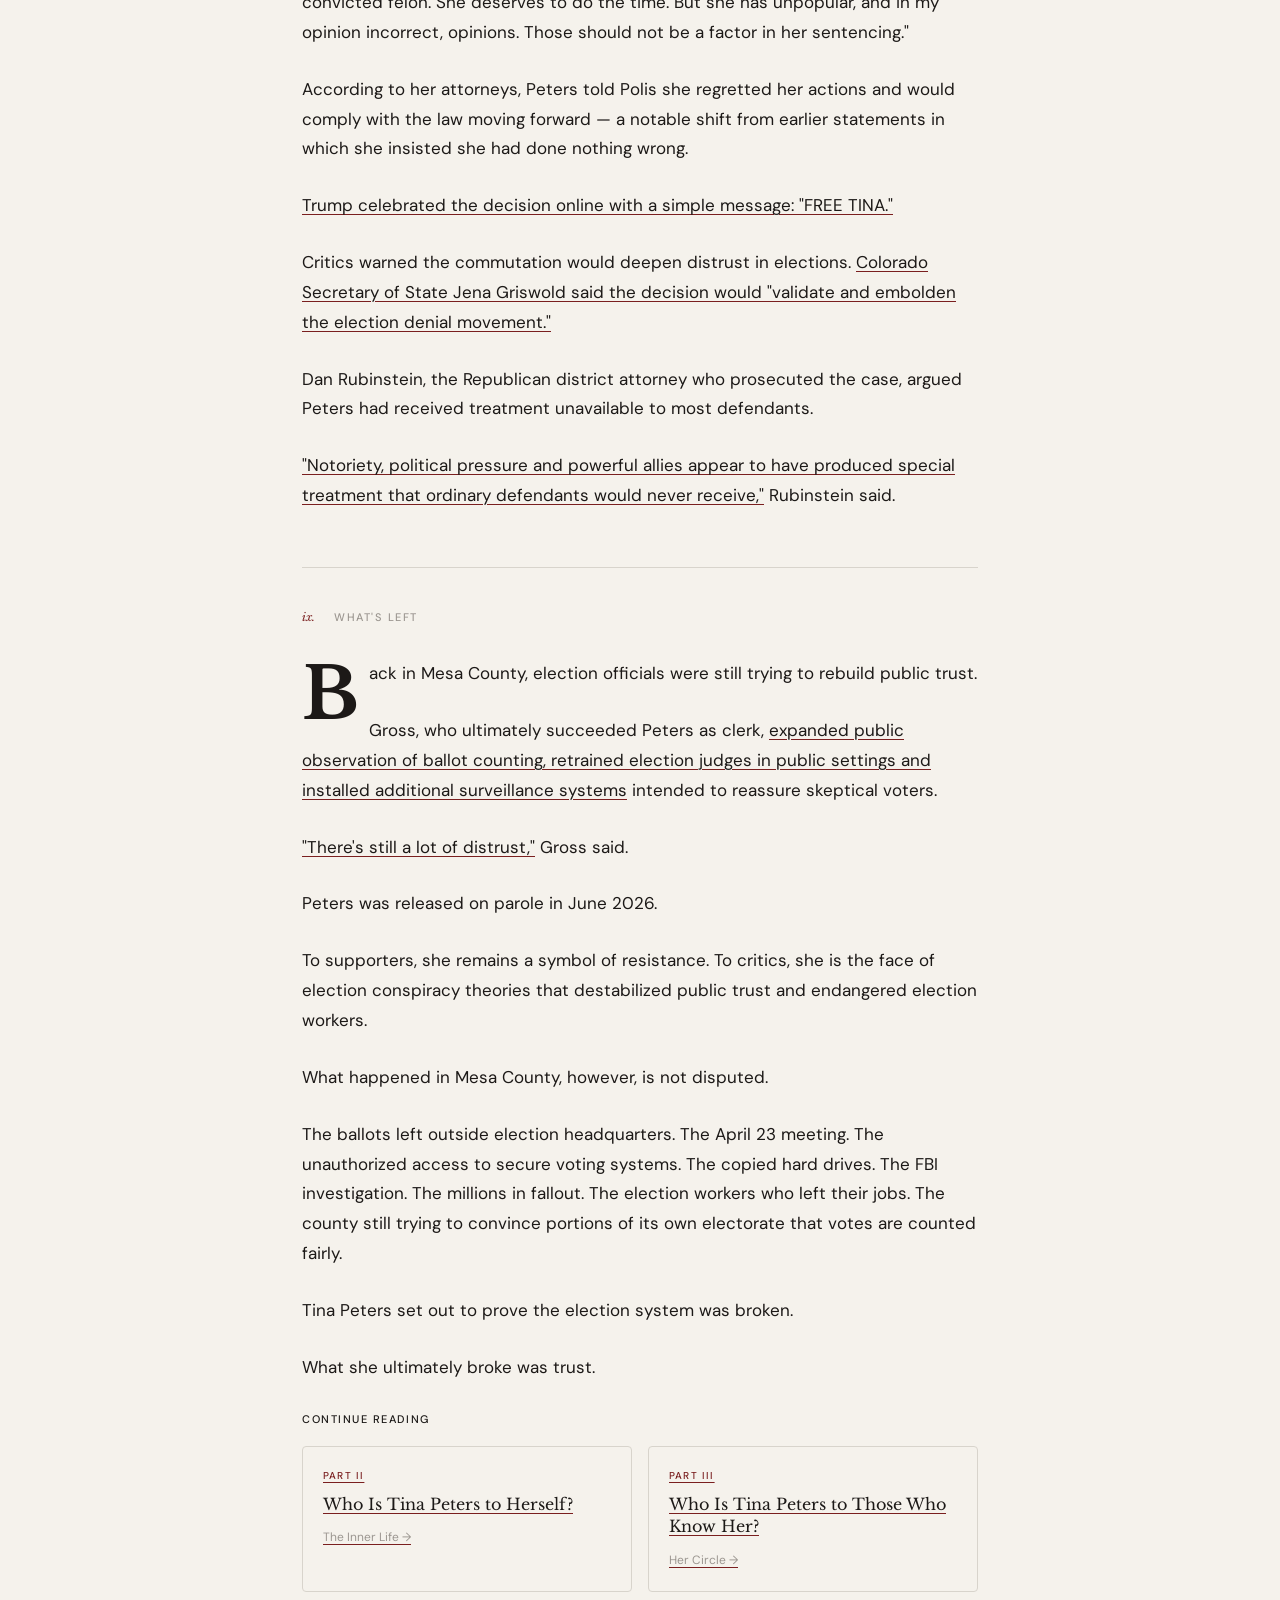
==== commit 8d0380ad: "Update article1.html" ====
--- a/article1.html
+++ b/article1.html
@@ -444,7 +444,6 @@
 
       <p>What she ultimately broke was trust.</p>
 
-    </div>
 
       <p class="footer-label">Continue Reading</p>
       <div class="footer-series">
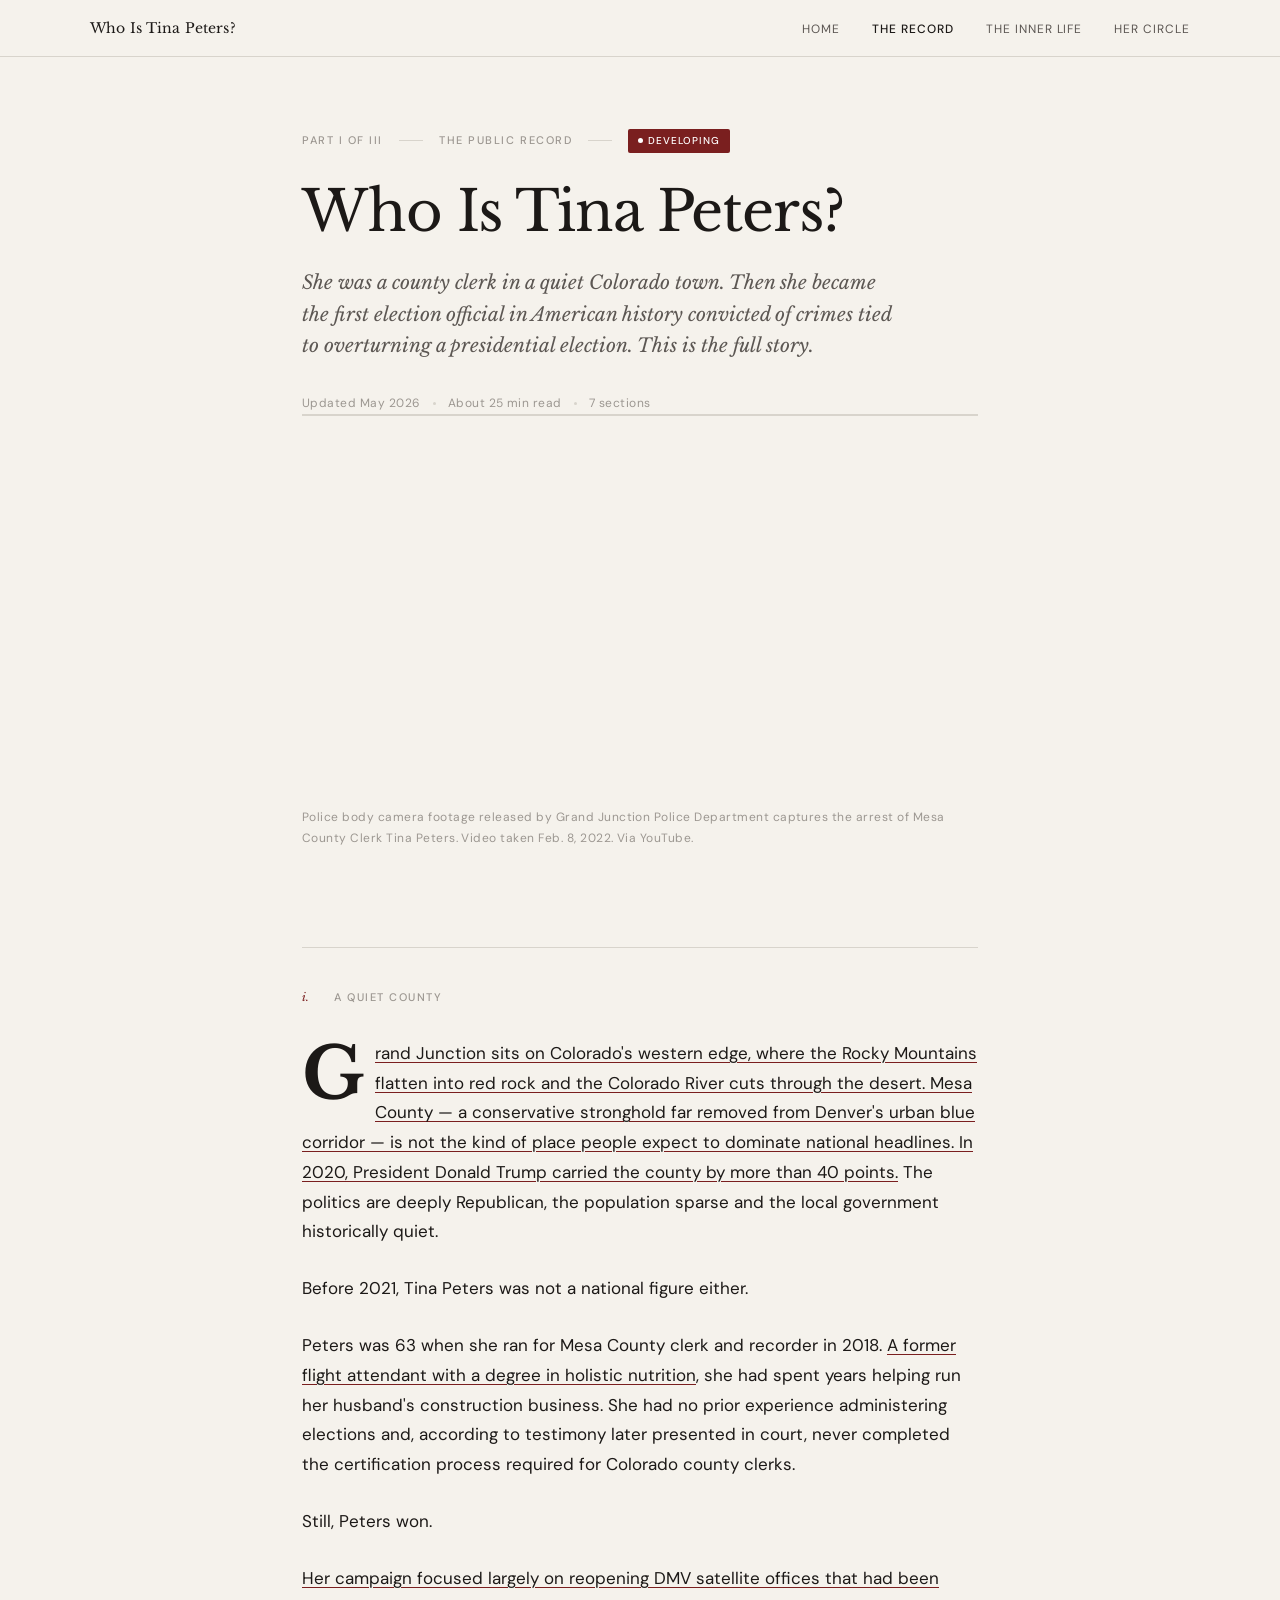
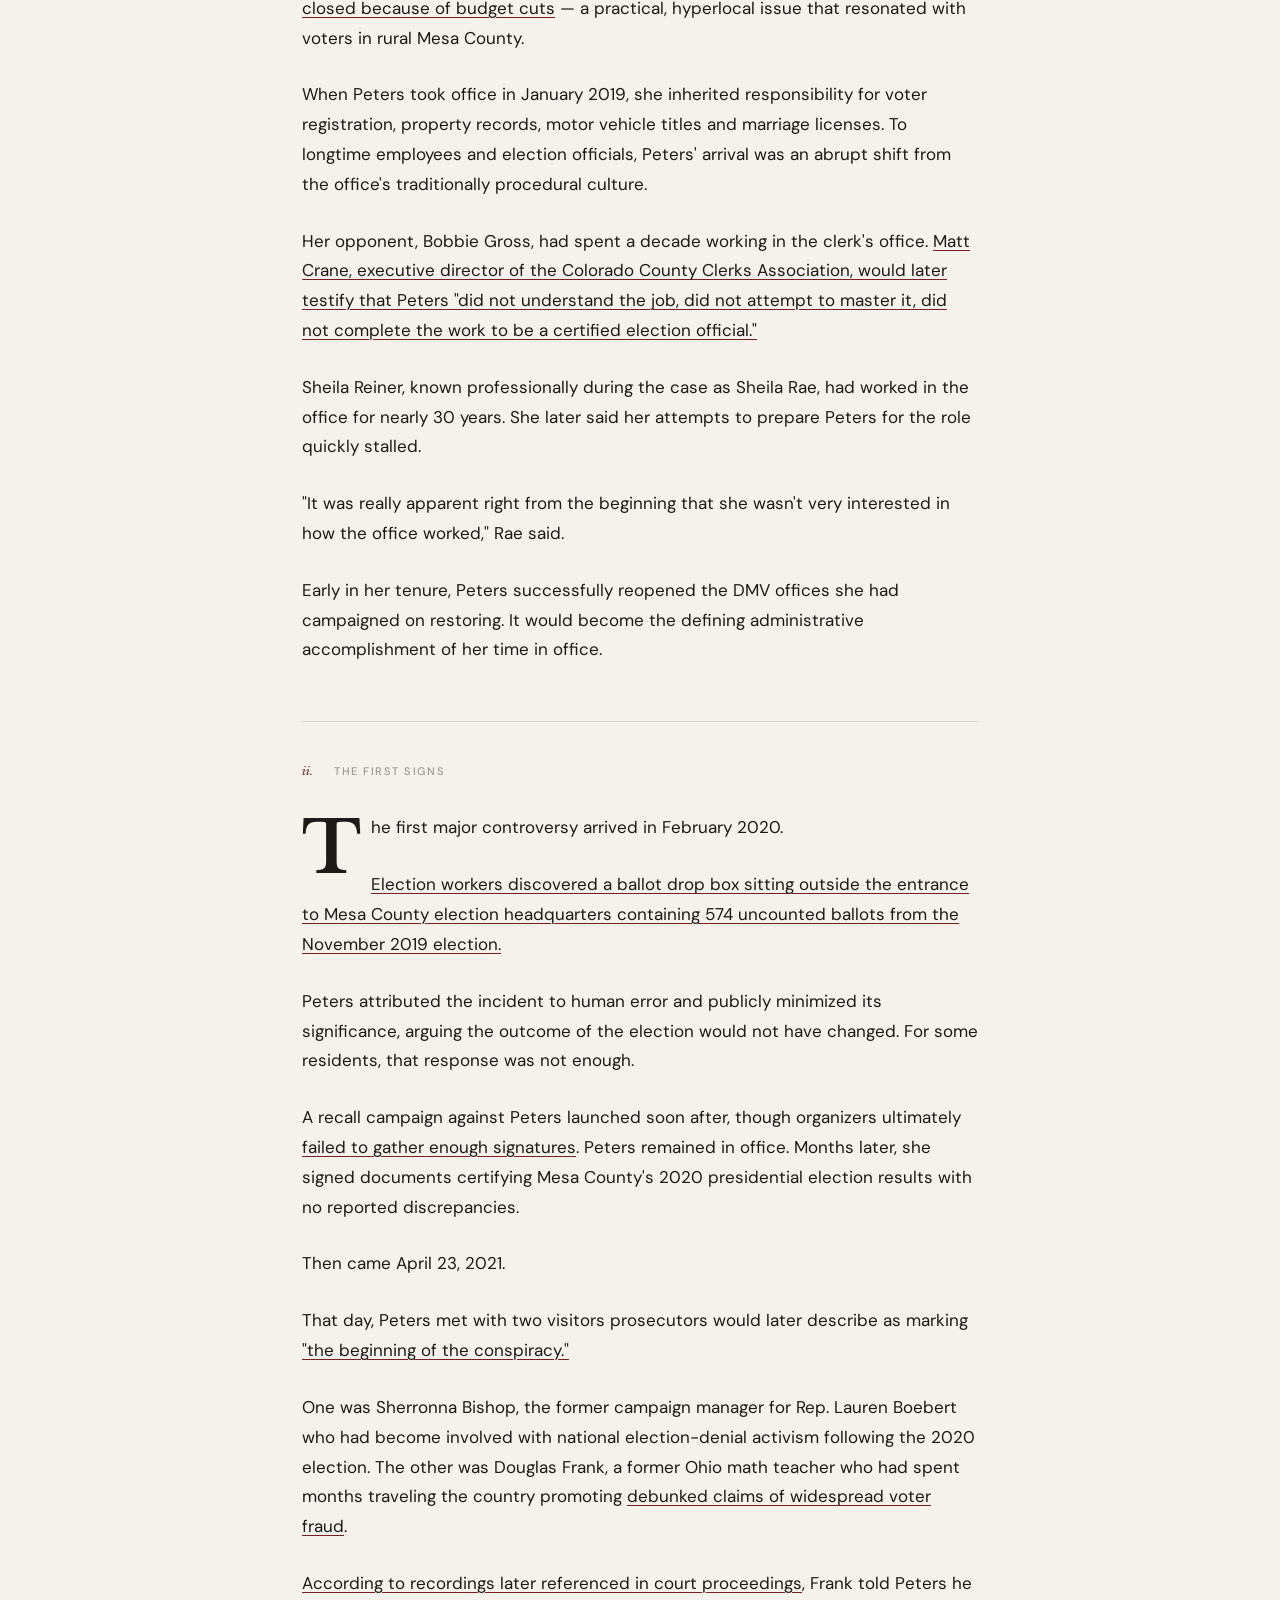
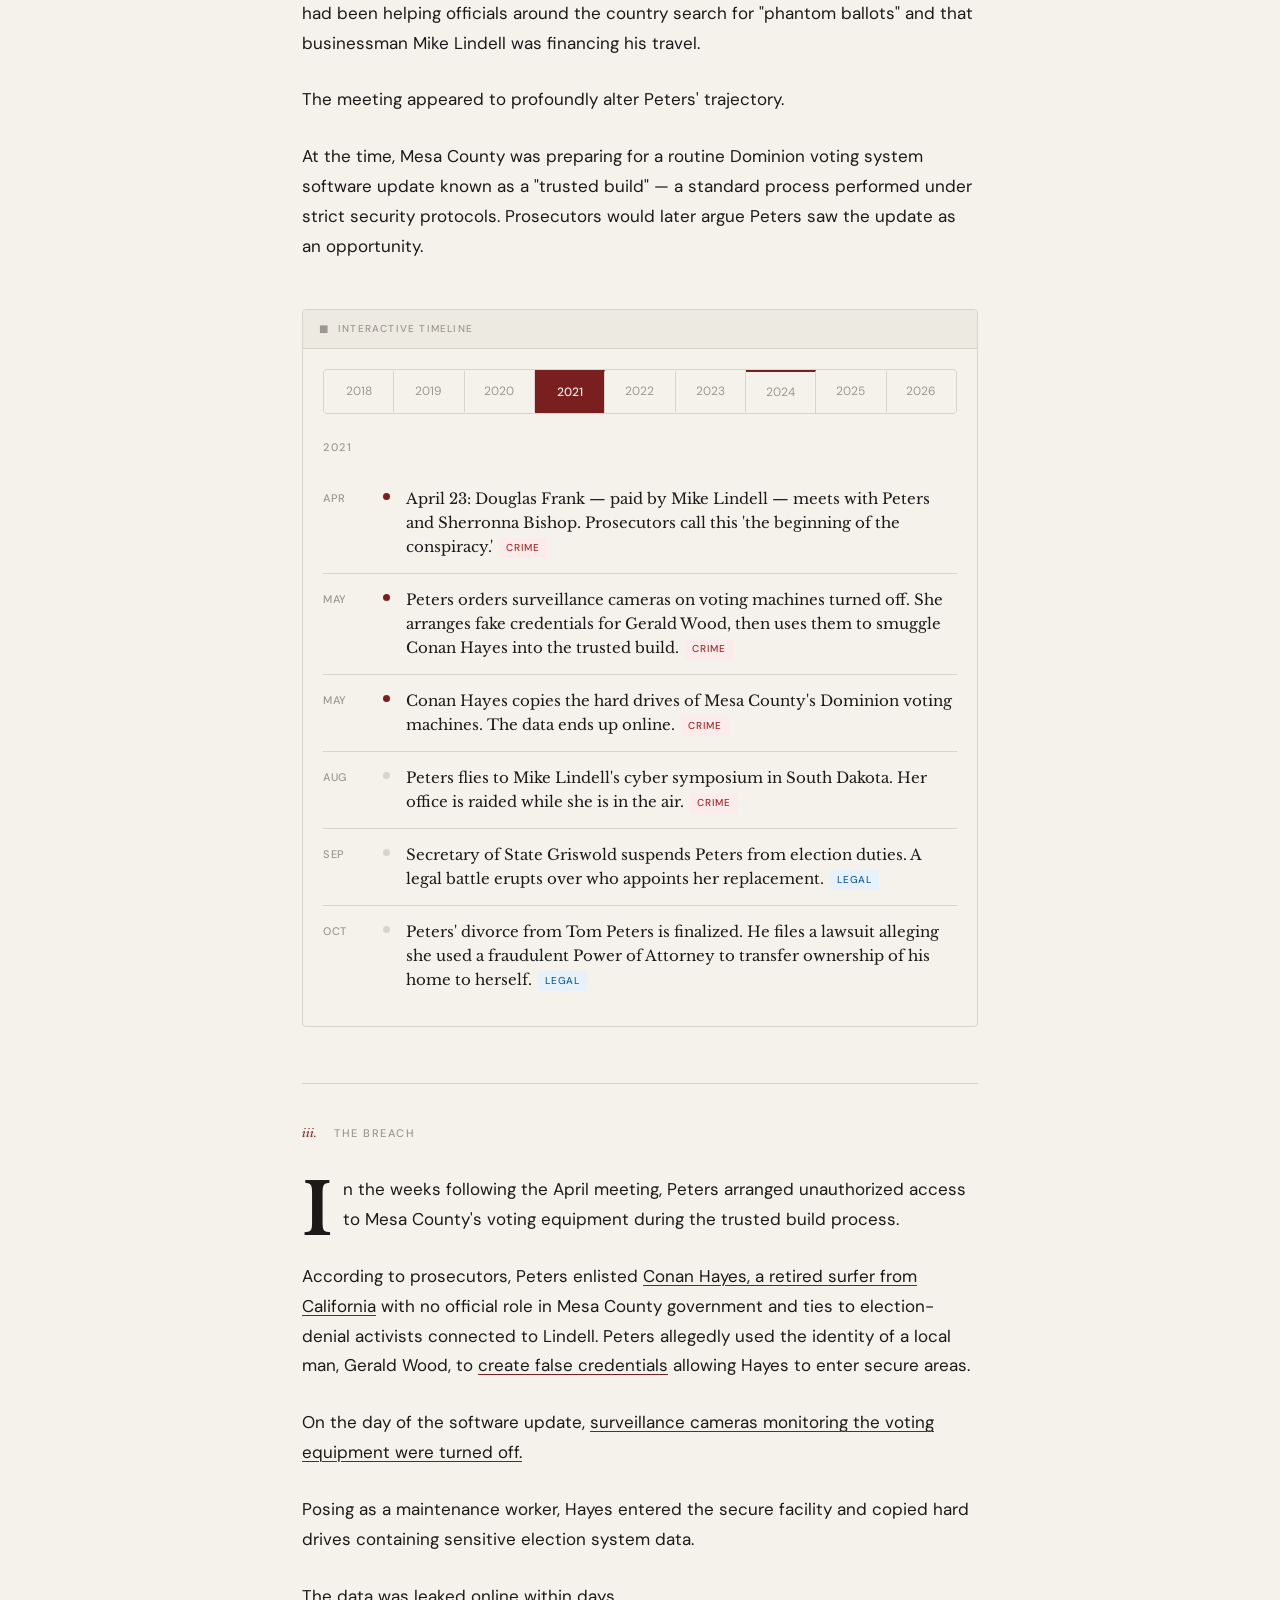
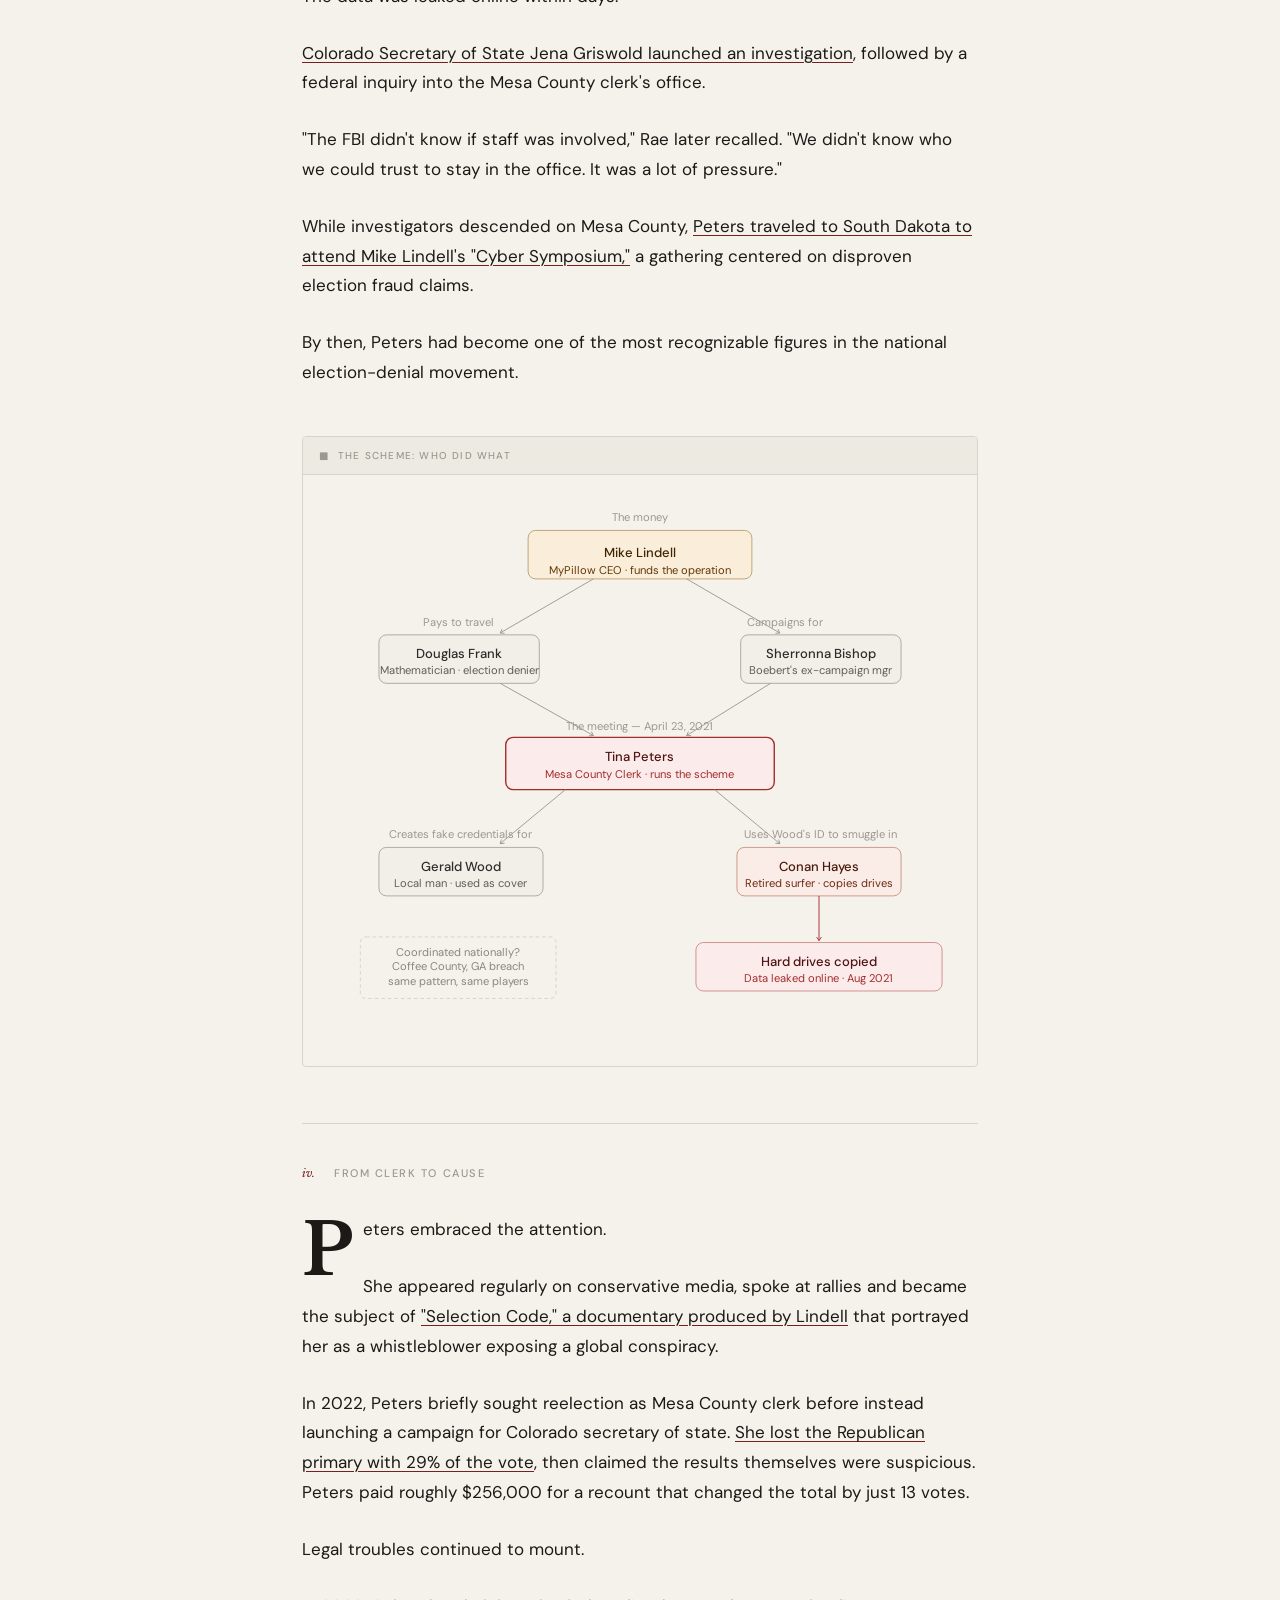
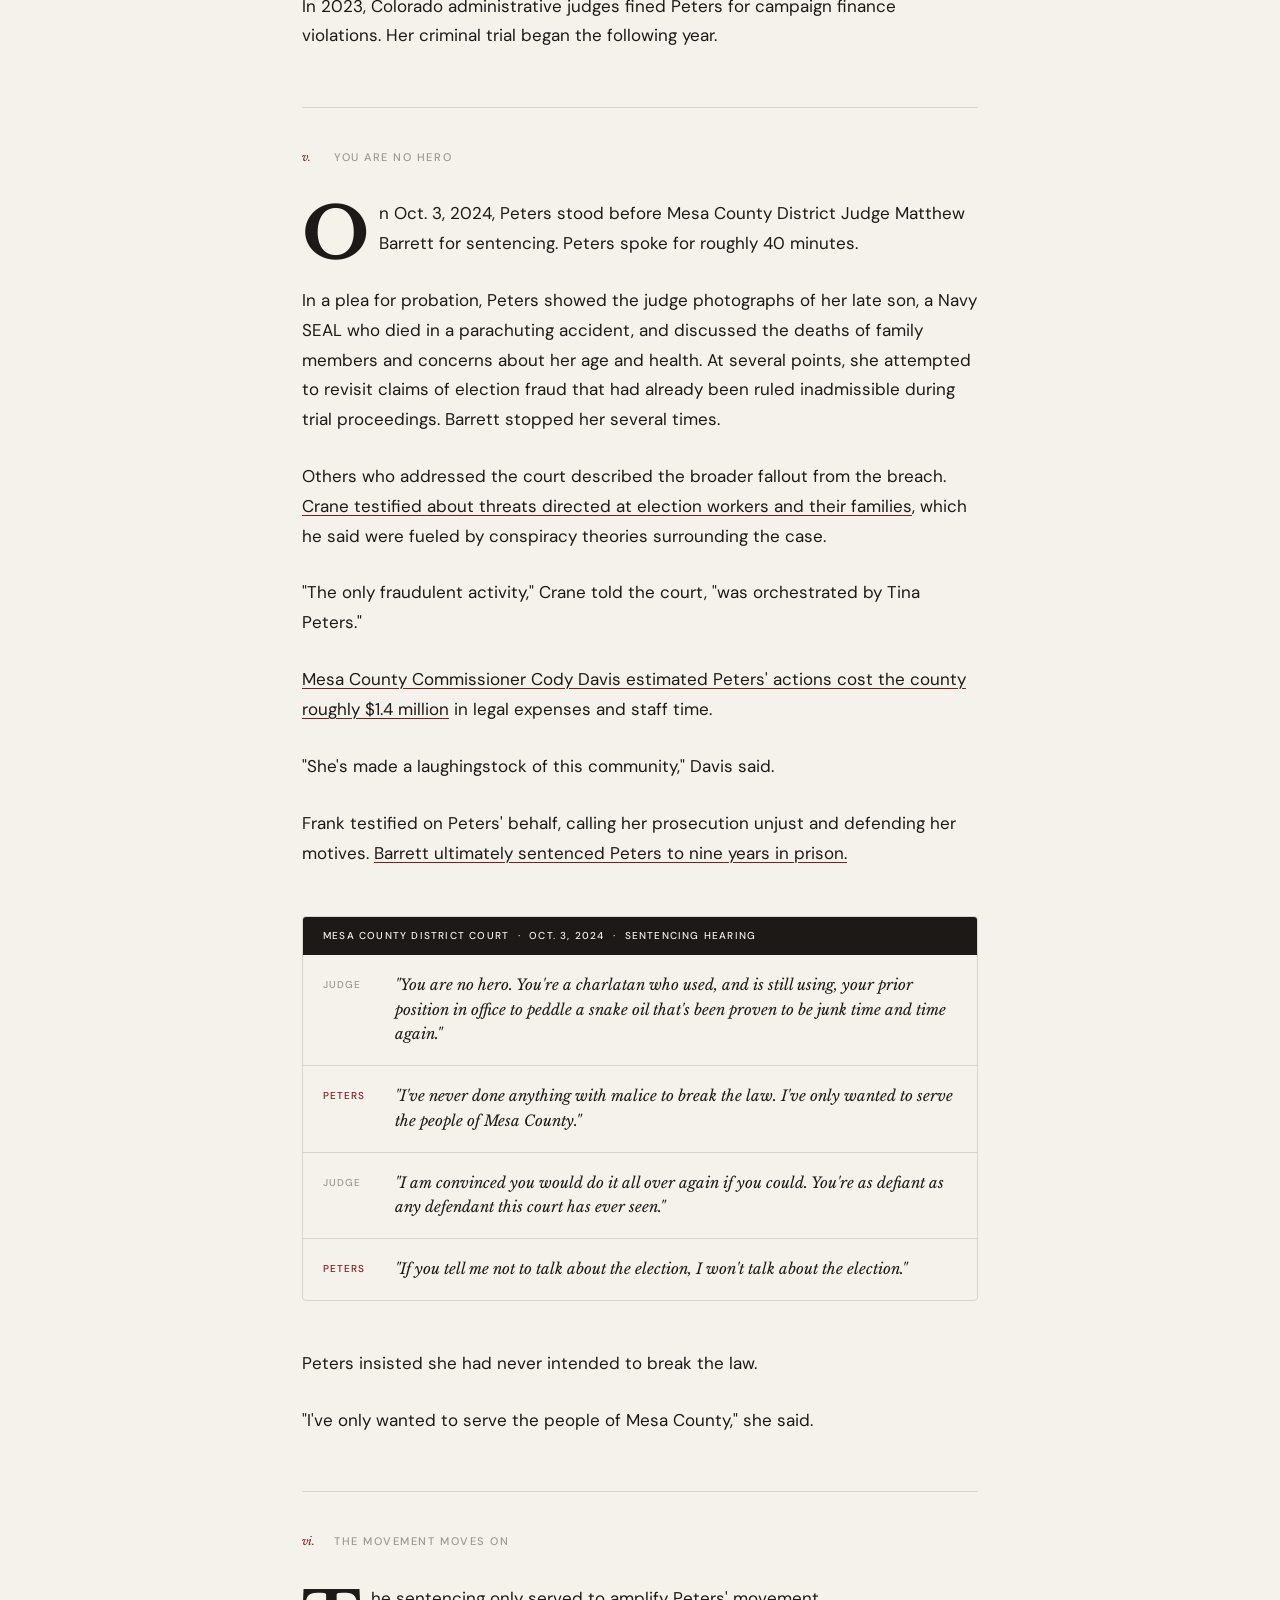
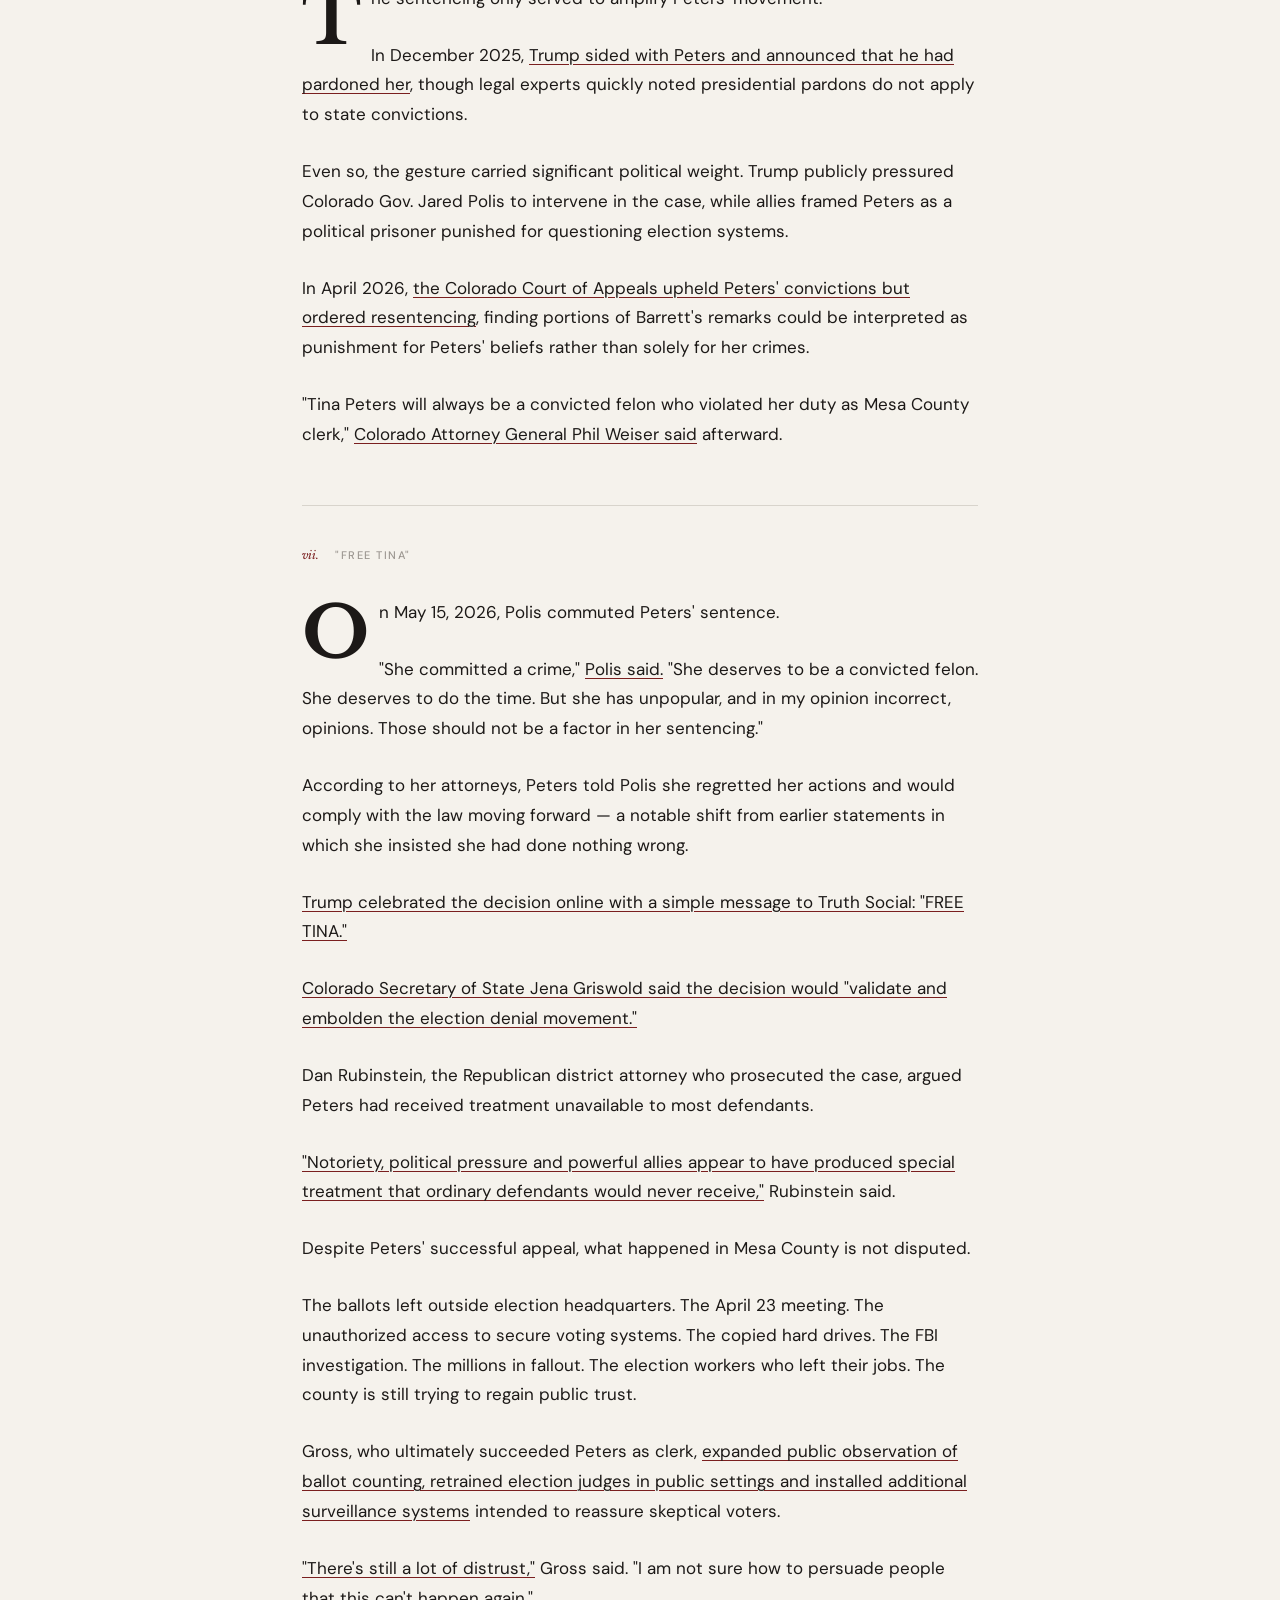
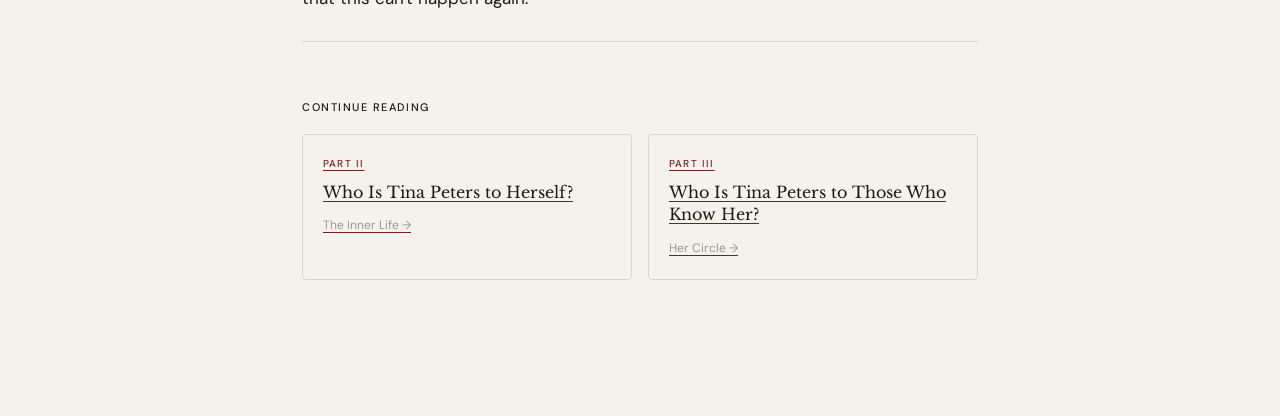
==== commit 60cc1ed8: "Update article1.html" ====
--- a/article1.html
+++ b/article1.html
@@ -38,7 +38,7 @@
         <span class="meta-dot"></span>
         <span>About 25 min read</span>
         <span class="meta-dot"></span>
-        <span>9 sections</span>
+        <span>7 sections</span>
       </div>
     </header>
 
@@ -67,7 +67,7 @@
         <span class="section-title">A Quiet County</span>
       </div>
 
-      <p class="drop-cap"><a href="https://coloradosun.com/2022/03/09/tina-peters-investigations-indictments/" target="_blank">Grand Junction sits on Colorado's western edge, where the Rocky Mountains flatten into red rock and the Colorado River cuts through the desert. Mesa County — a conservative stronghold far removed from Denver's urban blue corridor — is not the kind of place people expect to dominate national headlines.</a> The politics are deeply Republican, the population sparse and the local government historically quiet.</p>
+      <p class="drop-cap"><a href="https://coloradosun.com/2022/03/09/tina-peters-investigations-indictments/" target="_blank">Grand Junction sits on Colorado's western edge, where the Rocky Mountains flatten into red rock and the Colorado River cuts through the desert. Mesa County — a conservative stronghold far removed from Denver's urban blue corridor — is not the kind of place people expect to dominate national headlines. In 2020, President Donald Trump carried the county by more than 40 points.</a> The politics are deeply Republican, the population sparse and the local government historically quiet.</p>
 
       <p>Before 2021, Tina Peters was not a national figure either.</p>
 
@@ -81,7 +81,7 @@
 
       <p>Her opponent, Bobbie Gross, had spent a decade working in the clerk's office. <a href="https://coloradonewsline.com/2024/10/03/tina-peters-former-mesa-county-clerk-sentenced-to-9-years-in-prison-over-voting-systems-breach/" target="_blank">Matt Crane, executive director of the Colorado County Clerks Association, would later testify that Peters "did not understand the job, did not attempt to master it, did not complete the work to be a certified election official."</a></p>
 
-      <p>Sheila Rae had worked in the office for nearly 30 years. She later said her attempts to prepare Peters for the role quickly stalled.</p>
+      <p>Sheila Reiner, known professionally during the case as Sheila Rae, had worked in the office for nearly 30 years. She later said her attempts to prepare Peters for the role quickly stalled.</p>
 
       <p>"It was really apparent right from the beginning that she wasn't very interested in how the office worked," Rae said.</p>
 
@@ -232,11 +232,13 @@
 
       <p class="drop-cap">In the weeks following the April meeting, Peters arranged unauthorized access to Mesa County's voting equipment during the trusted build process.</p>
 
-      <p>According to prosecutors, Peters enlisted <a href="https://www.cpr.org/2024/07/31/tina-peters-trial-opening-statements/" target="_blank">Conan Hayes — a retired surfer from California</a> with no official role in Mesa County government and ties to election-denial activists connected to Lindell. Peters allegedly used the identity of a local man, Gerald Wood, to <a href="https://coloradosun.com/2024/10/03/tina-peters-election-security-trial-sentenced/" target="_blank">create false credentials</a> allowing Hayes to enter secure areas.</p>
+      <p>According to prosecutors, Peters enlisted <a href="https://www.cpr.org/2024/07/31/tina-peters-trial-opening-statements/" target="_blank">Conan Hayes, a retired surfer from California</a> with no official role in Mesa County government and ties to election-denial activists connected to Lindell. Peters allegedly used the identity of a local man, Gerald Wood, to <a href="https://coloradosun.com/2024/10/03/tina-peters-election-security-trial-sentenced/" target="_blank">create false credentials</a> allowing Hayes to enter secure areas.</p>
 
       <p>On the day of the software update, <a href="https://en.wikipedia.org/wiki/Tina_Peters_(politician)" target="_blank">surveillance cameras monitoring the voting equipment were turned off.</a></p>
 
-      <p>Posing as a maintenance worker, Hayes entered the secure facility and copied hard drives containing sensitive election system data. The data was leaked online within days.</p>
+      <p>Posing as a maintenance worker, Hayes entered the secure facility and copied hard drives containing sensitive election system data.</p>
+
+      <p>The data was leaked online within days.</p>
 
       <p><a href="https://www.cpr.org/2024/10/03/tina-peters-former-mesa-county-clerk-prison/" target="_blank">Colorado Secretary of State Jena Griswold launched an investigation</a>, followed by a federal inquiry into the Mesa County clerk's office.</p>
 
@@ -308,41 +310,23 @@
 
       <p class="drop-cap">Peters embraced the attention.</p>
 
-      <p>She appeared regularly on conservative media, spoke at rallies and became the subject of <a href="https://coloradotimesrecorder.com/2024/08/review-the-2022-documentary-defending-convicted-clerk-tina-peters-has-aged-worse-than-milk/63715/" target="_blank"><em>Selection Code</em>, a documentary produced by Lindell</a> that portrayed her as a whistleblower exposing a global conspiracy.</p>
-
-      <p>In 2022, Peters briefly sought reelection as Mesa County clerk before instead launching a campaign for Colorado secretary of state. <a href="https://en.wikipedia.org/wiki/Tina_Peters_(politician)" target="_blank">She lost the Republican primary with 29 percent of the vote</a>, then claimed the results themselves were suspicious. Peters paid roughly $256,000 for a recount that changed the total by just 13 votes.</p>
-
-      <p>Legal troubles continued to mount. In 2023, Colorado administrative judges fined Peters for campaign finance violations. Her criminal trial began the following year.</p>
+      <p>She appeared regularly on conservative media, spoke at rallies and became the subject of <a href="https://coloradotimesrecorder.com/2024/08/review-the-2022-documentary-defending-convicted-clerk-tina-peters-has-aged-worse-than-milk/63715/" target="_blank">"Selection Code," a documentary produced by Lindell</a> that portrayed her as a whistleblower exposing a global conspiracy.</p>
+
+      <p>In 2022, Peters briefly sought reelection as Mesa County clerk before instead launching a campaign for Colorado secretary of state. <a href="https://en.wikipedia.org/wiki/Tina_Peters_(politician)" target="_blank">She lost the Republican primary with 29% of the vote</a>, then claimed the results themselves were suspicious. Peters paid roughly $256,000 for a recount that changed the total by just 13 votes.</p>
+
+      <p>Legal troubles continued to mount.</p>
+
+      <p>In 2023, Colorado administrative judges fined Peters for campaign finance violations. Her criminal trial began the following year.</p>
 
       <!-- SECTION V -->
       <div class="section-label">
         <span class="section-num">v.</span>
-        <span class="section-title">The Trial</span>
-      </div>
-
-      <p class="drop-cap">At trial, prosecutors argued the case was straightforward: Peters knowingly allowed unauthorized access to secure election equipment and facilitated the dissemination of sensitive data.</p>
-
-      <p>The defense framed Peters differently — as an elected official acting out of genuine concern for election integrity.</p>
-
-      <p><a href="https://coloradosun.com/2022/03/09/tina-peters-investigations-indictments/" target="_blank">After two days of deliberation, the jury convicted Peters on seven counts</a>, including felony charges related to influencing public servants and conspiracy to commit criminal impersonation.</p>
-
-      <p>The morning after the verdict, Peters appeared on Steve Bannon's podcast and promised supporters she would continue fighting.</p>
-
-      <!-- SECTION VI -->
-      <div class="section-label">
-        <span class="section-num">vi.</span>
         <span class="section-title">You Are No Hero</span>
       </div>
 
-      <p class="drop-cap">On Oct. 3, 2024, Peters stood before Mesa County District Judge Matthew Barrett for sentencing.</p>
-
-      <p>She spoke for roughly 40 minutes.</p>
-
-      <p>Peters asked for probation. She showed photographs of her late son, a Navy SEAL who died in a parachuting accident, and discussed the deaths of family members and concerns about her age and health. At several points, she attempted to revisit claims of election fraud that had already been ruled inadmissible during trial proceedings.</p>
-
-      <p>Barrett stopped her repeatedly.</p>
-
-      <p>"The votes are the votes," <a href="https://www.cpr.org/2024/10/03/tina-peters-former-mesa-county-clerk-prison/" target="_blank">he said.</a></p>
+      <p class="drop-cap">On Oct. 3, 2024, Peters stood before Mesa County District Judge Matthew Barrett for sentencing. Peters spoke for roughly 40 minutes.</p>
+
+      <p>In a plea for probation, Peters showed the judge photographs of her late son, a Navy SEAL who died in a parachuting accident, and discussed the deaths of family members and concerns about her age and health. At several points, she attempted to revisit claims of election fraud that had already been ruled inadmissible during trial proceedings. Barrett stopped her several times.</p>
 
       <p>Others who addressed the court described the broader fallout from the breach. <a href="https://coloradonewsline.com/2024/10/03/tina-peters-former-mesa-county-clerk-sentenced-to-9-years-in-prison-over-voting-systems-breach/" target="_blank">Crane testified about threats directed at election workers and their families</a>, which he said were fueled by conspiracy theories surrounding the case.</p>
 
@@ -352,9 +336,7 @@
 
       <p>"She's made a laughingstock of this community," Davis said.</p>
 
-      <p>Douglas Frank testified on Peters' behalf, calling her prosecution unjust and defending her motives.</p>
-
-      <p><a href="https://coloradosun.com/2024/10/03/tina-peters-election-security-trial-sentenced/" target="_blank">Barrett ultimately sentenced Peters to nine years in prison.</a></p>
+      <p>Frank testified on Peters' behalf, calling her prosecution unjust and defending her motives. <a href="https://coloradosun.com/2024/10/03/tina-peters-election-security-trial-sentenced/" target="_blank">Barrett ultimately sentenced Peters to nine years in prison.</a></p>
 
       <div class="court-exchange">
         <div class="exchange-header">Mesa County District Court &nbsp;·&nbsp; Oct. 3, 2024 &nbsp;·&nbsp; Sentencing Hearing</div>
@@ -380,71 +362,52 @@
 
       <p>"I've only wanted to serve the people of Mesa County," she said.</p>
 
-      <p><a href="https://coloradosun.com/2024/10/03/tina-peters-election-security-trial-sentenced/" target="_blank">She was handcuffed immediately after sentencing and led from the courtroom</a> as supporters looked on.</p>
+      <!-- SECTION VI -->
+      <div class="section-label">
+        <span class="section-num">vi.</span>
+        <span class="section-title">The Movement Moves On</span>
+      </div>
+
+      <p class="drop-cap">The sentencing only served to amplify Peters' movement.</p>
+
+      <p>In December 2025, <a href="https://en.wikipedia.org/wiki/Tina_Peters_(politician)" target="_blank">Trump sided with Peters and announced that he had pardoned her</a>, though legal experts quickly noted presidential pardons do not apply to state convictions.</p>
+
+      <p>Even so, the gesture carried significant political weight. Trump publicly pressured Colorado Gov. Jared Polis to intervene in the case, while allies framed Peters as a political prisoner punished for questioning election systems.</p>
+
+      <p>In April 2026, <a href="https://coloradosun.com/2026/04/02/colorado-court-of-appeals-overturns-tina-peters-sentence/" target="_blank">the Colorado Court of Appeals upheld Peters' convictions but ordered resentencing</a>, finding portions of Barrett's remarks could be interpreted as punishment for Peters' beliefs rather than solely for her crimes.</p>
+
+      <p>"Tina Peters will always be a convicted felon who violated her duty as Mesa County clerk," <a href="https://coloradosun.com/2026/04/02/colorado-court-of-appeals-overturns-tina-peters-sentence/" target="_blank">Colorado Attorney General Phil Weiser said</a> afterward.</p>
 
       <!-- SECTION VII -->
       <div class="section-label">
         <span class="section-num">vii.</span>
-        <span class="section-title">The Movement Moves On</span>
-      </div>
-
-      <p class="drop-cap">The sentencing did not end the movement around Peters. If anything, it amplified it.</p>
-
-      <p>Conservative media figures rallied to her defense. Lindell continued championing her case. Peters called into podcasts from jail, and <em>Selection Code</em> gained renewed attention online.</p>
-
-      <p>In December 2025, <a href="https://en.wikipedia.org/wiki/Tina_Peters_(politician)" target="_blank">Trump announced he had pardoned Peters</a>, though legal experts quickly noted presidential pardons do not apply to state convictions.</p>
-
-      <p>Even so, the gesture carried political weight. Trump publicly pressured Colorado Gov. Jared Polis to intervene in the case, while allies framed Peters as a political prisoner punished for questioning election systems. <a href="https://www.cpr.org/2026/04/02/tina-peters-appeal/" target="_blank">The Trump administration began cutting federal funding to Colorado</a> when Polis declined to act.</p>
-
-      <p>In April 2026, <a href="https://coloradosun.com/2026/04/02/colorado-court-of-appeals-overturns-tina-peters-sentence/" target="_blank">the Colorado Court of Appeals upheld Peters' convictions but ordered resentencing</a>, finding portions of Barrett's remarks could be interpreted as punishment for Peters' beliefs rather than solely for her crimes. The court left the convictions themselves intact.</p>
-
-      <p>"Tina Peters will always be a convicted felon who violated her duty as Mesa County clerk," <a href="https://coloradosun.com/2026/04/02/colorado-court-of-appeals-overturns-tina-peters-sentence/" target="_blank">Colorado Attorney General Phil Weiser said</a> afterward.</p>
-
-      <!-- SECTION VIII -->
-      <div class="section-label">
-        <span class="section-num">viii.</span>
         <span class="section-title">"Free Tina"</span>
       </div>
 
       <p class="drop-cap">On May 15, 2026, Polis commuted Peters' sentence.</p>
 
-      <p>"She committed a crime," <a href="https://www.denver7.com/news/politics/gov-jared-polis-grants-tina-peters-clemency-cuts-sentence-of-disgraced-former-mesa-county-clerk-in-half" target="_blank">Polis said</a> at the time. "She deserves to be a convicted felon. She deserves to do the time. But she has unpopular, and in my opinion incorrect, opinions. Those should not be a factor in her sentencing."</p>
+      <p>"She committed a crime," <a href="https://www.denver7.com/news/politics/gov-jared-polis-grants-tina-peters-clemency-cuts-sentence-of-disgraced-former-mesa-county-clerk-in-half" target="_blank">Polis said.</a> "She deserves to be a convicted felon. She deserves to do the time. But she has unpopular, and in my opinion incorrect, opinions. Those should not be a factor in her sentencing."</p>
 
       <p>According to her attorneys, Peters told Polis she regretted her actions and would comply with the law moving forward — a notable shift from earlier statements in which she insisted she had done nothing wrong.</p>
 
-      <p><a href="https://www.denver7.com/news/politics/gov-jared-polis-grants-tina-peters-clemency-cuts-sentence-of-disgraced-former-mesa-county-clerk-in-half" target="_blank">Trump celebrated the decision online with a simple message: "FREE TINA."</a></p>
-
-      <p>Critics warned the commutation would deepen distrust in elections. <a href="https://coloradosun.com/2026/04/02/colorado-court-of-appeals-overturns-tina-peters-sentence/" target="_blank">Colorado Secretary of State Jena Griswold said the decision would "validate and embolden the election denial movement."</a></p>
+      <p><a href="https://www.denver7.com/news/politics/gov-jared-polis-grants-tina-peters-clemency-cuts-sentence-of-disgraced-former-mesa-county-clerk-in-half" target="_blank">Trump celebrated the decision online with a simple message to Truth Social: "FREE TINA."</a></p>
+
+      <p><a href="https://coloradosun.com/2026/04/02/colorado-court-of-appeals-overturns-tina-peters-sentence/" target="_blank">Colorado Secretary of State Jena Griswold said the decision would "validate and embolden the election denial movement."</a></p>
 
       <p>Dan Rubinstein, the Republican district attorney who prosecuted the case, argued Peters had received treatment unavailable to most defendants.</p>
 
       <p><a href="https://en.wikipedia.org/wiki/Tina_Peters_(politician)" target="_blank">"Notoriety, political pressure and powerful allies appear to have produced special treatment that ordinary defendants would never receive,"</a> Rubinstein said.</p>
 
-      <!-- SECTION IX -->
-      <div class="section-label">
-        <span class="section-num">ix.</span>
-        <span class="section-title">What's Left</span>
-      </div>
-
-      <p class="drop-cap">Back in Mesa County, election officials were still trying to rebuild public trust.</p>
+      <p>Despite Peters' successful appeal, what happened in Mesa County is not disputed.</p>
+
+      <p>The ballots left outside election headquarters. The April 23 meeting. The unauthorized access to secure voting systems. The copied hard drives. The FBI investigation. The millions in fallout. The election workers who left their jobs. The county is still trying to regain public trust.</p>
 
       <p>Gross, who ultimately succeeded Peters as clerk, <a href="https://www.rmpbs.org/news/election-2024/mesa-county-election-security" target="_blank">expanded public observation of ballot counting, retrained election judges in public settings and installed additional surveillance systems</a> intended to reassure skeptical voters.</p>
 
-      <p><a href="https://www.rmpbs.org/news/election-2024/mesa-county-election-security" target="_blank">"There's still a lot of distrust,"</a> Gross said.</p>
-
-      <p>Peters was released on parole in June 2026.</p>
-
-      <p>To supporters, she remains a symbol of resistance. To critics, she is the face of election conspiracy theories that destabilized public trust and endangered election workers.</p>
-
-      <p>What happened in Mesa County, however, is not disputed.</p>
-
-      <p>The ballots left outside election headquarters. The April 23 meeting. The unauthorized access to secure voting systems. The copied hard drives. The FBI investigation. The millions in fallout. The election workers who left their jobs. The county still trying to convince portions of its own electorate that votes are counted fairly.</p>
-
-      <p>Tina Peters set out to prove the election system was broken.</p>
-
-      <p>What she ultimately broke was trust.</p>
-
-
+      <p><a href="https://www.rmpbs.org/news/election-2024/mesa-county-election-security" target="_blank">"There's still a lot of distrust,"</a> Gross said. "I am not sure how to persuade people that this can't happen again."</p>
+
+
+    <footer class="article-footer">
       <p class="footer-label">Continue Reading</p>
       <div class="footer-series">
         <a href="article2.html" class="series-card">
